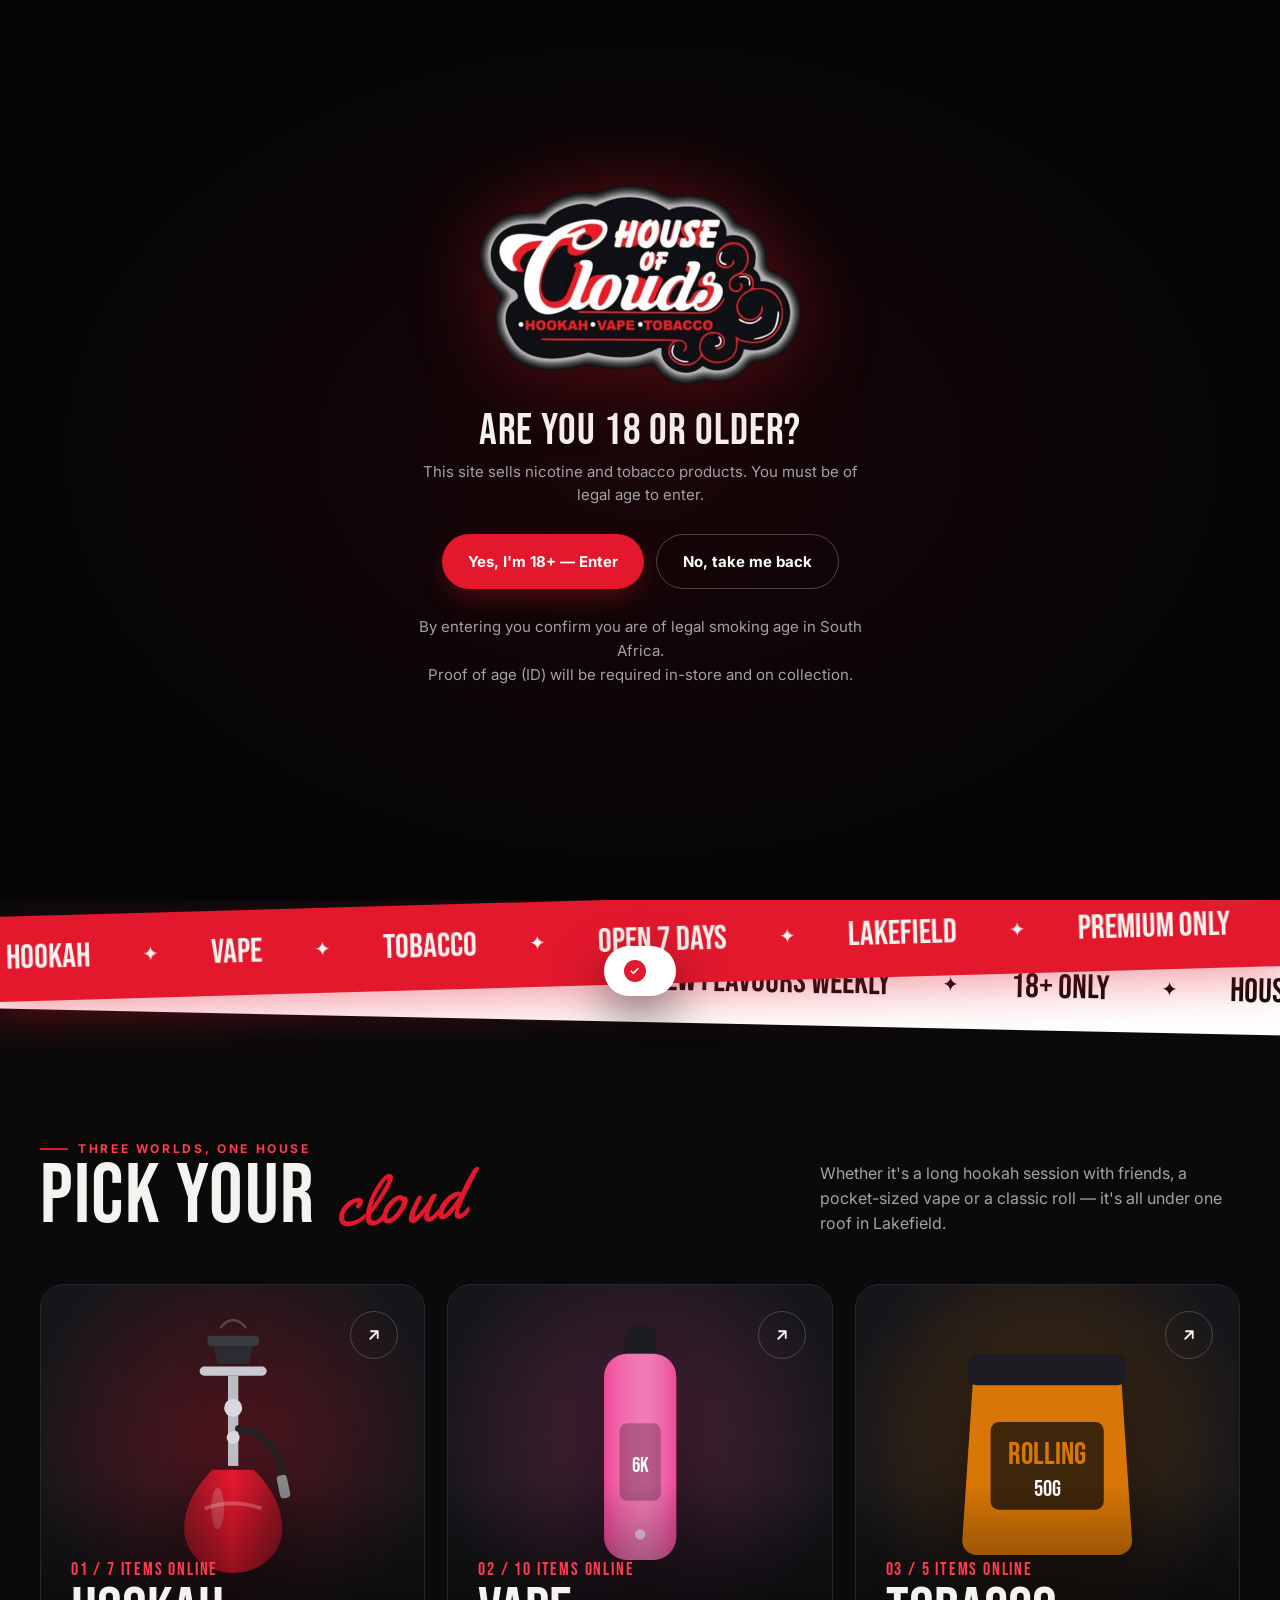
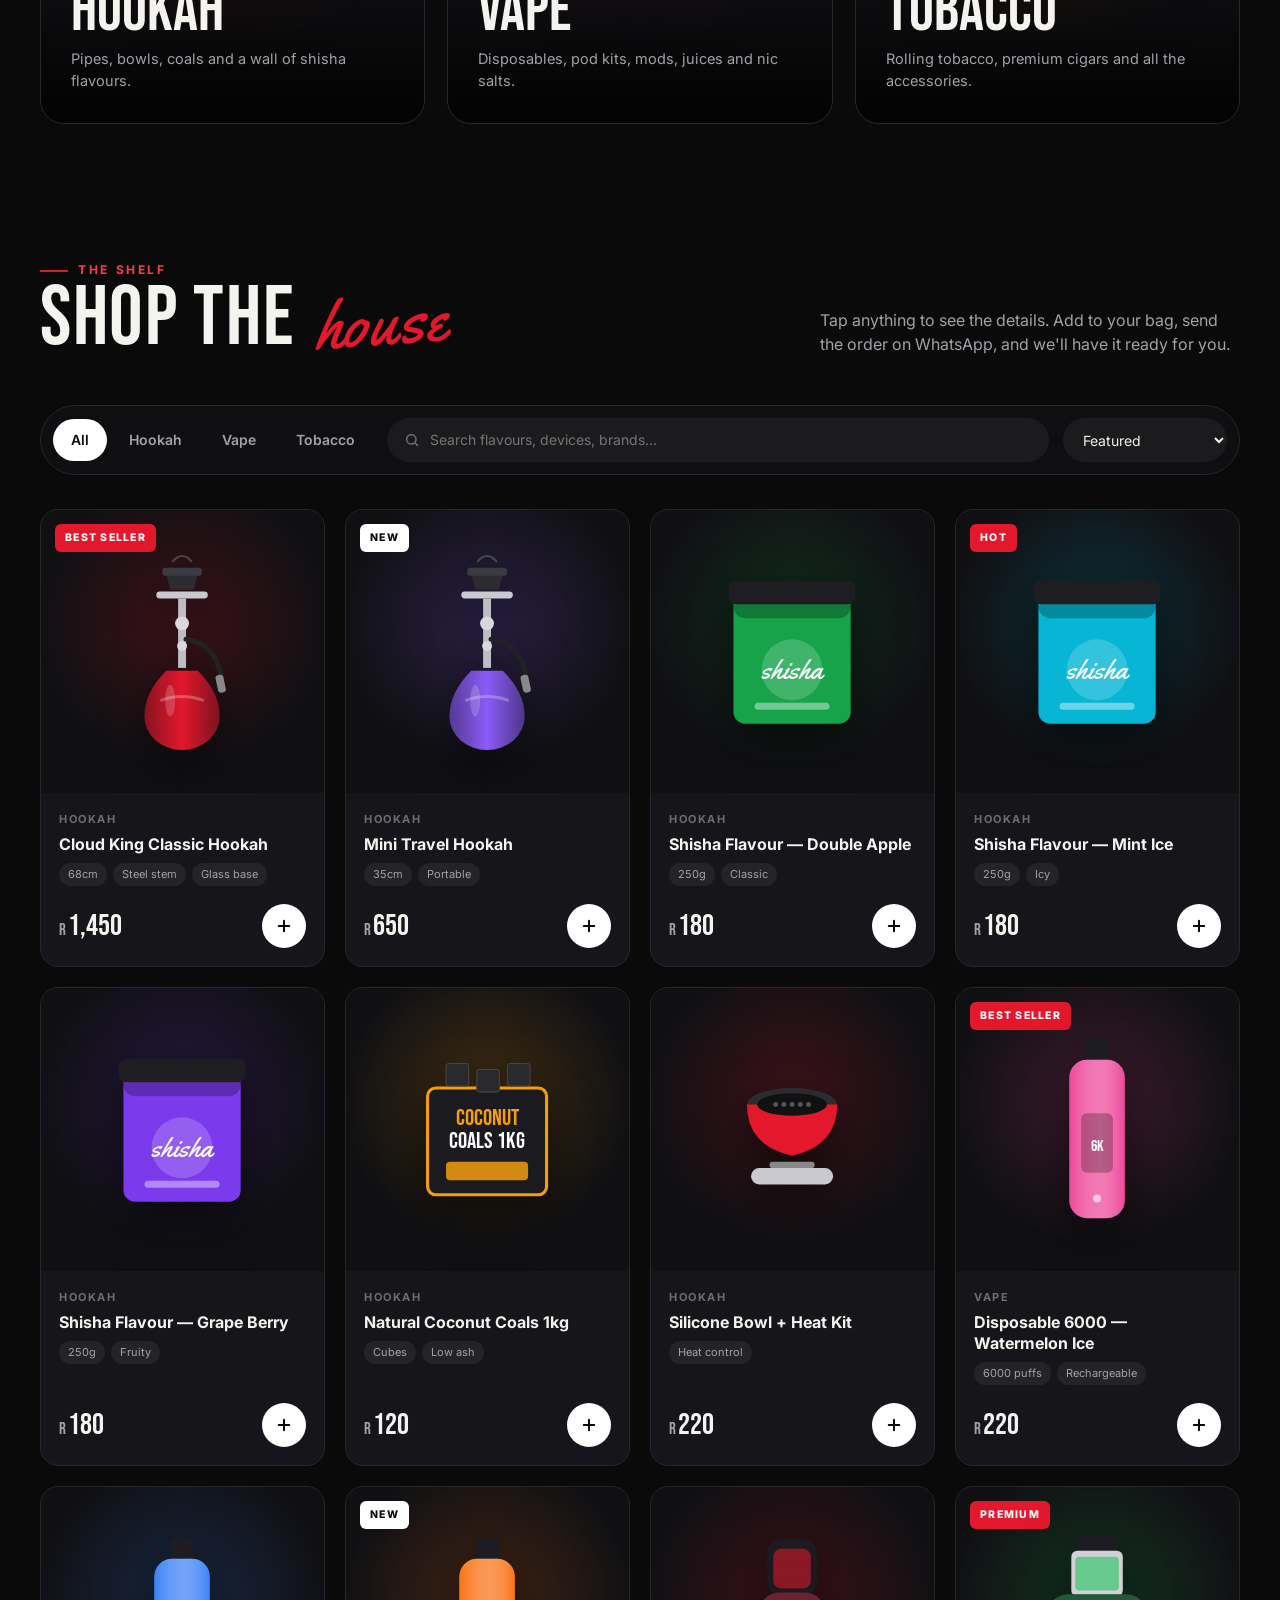
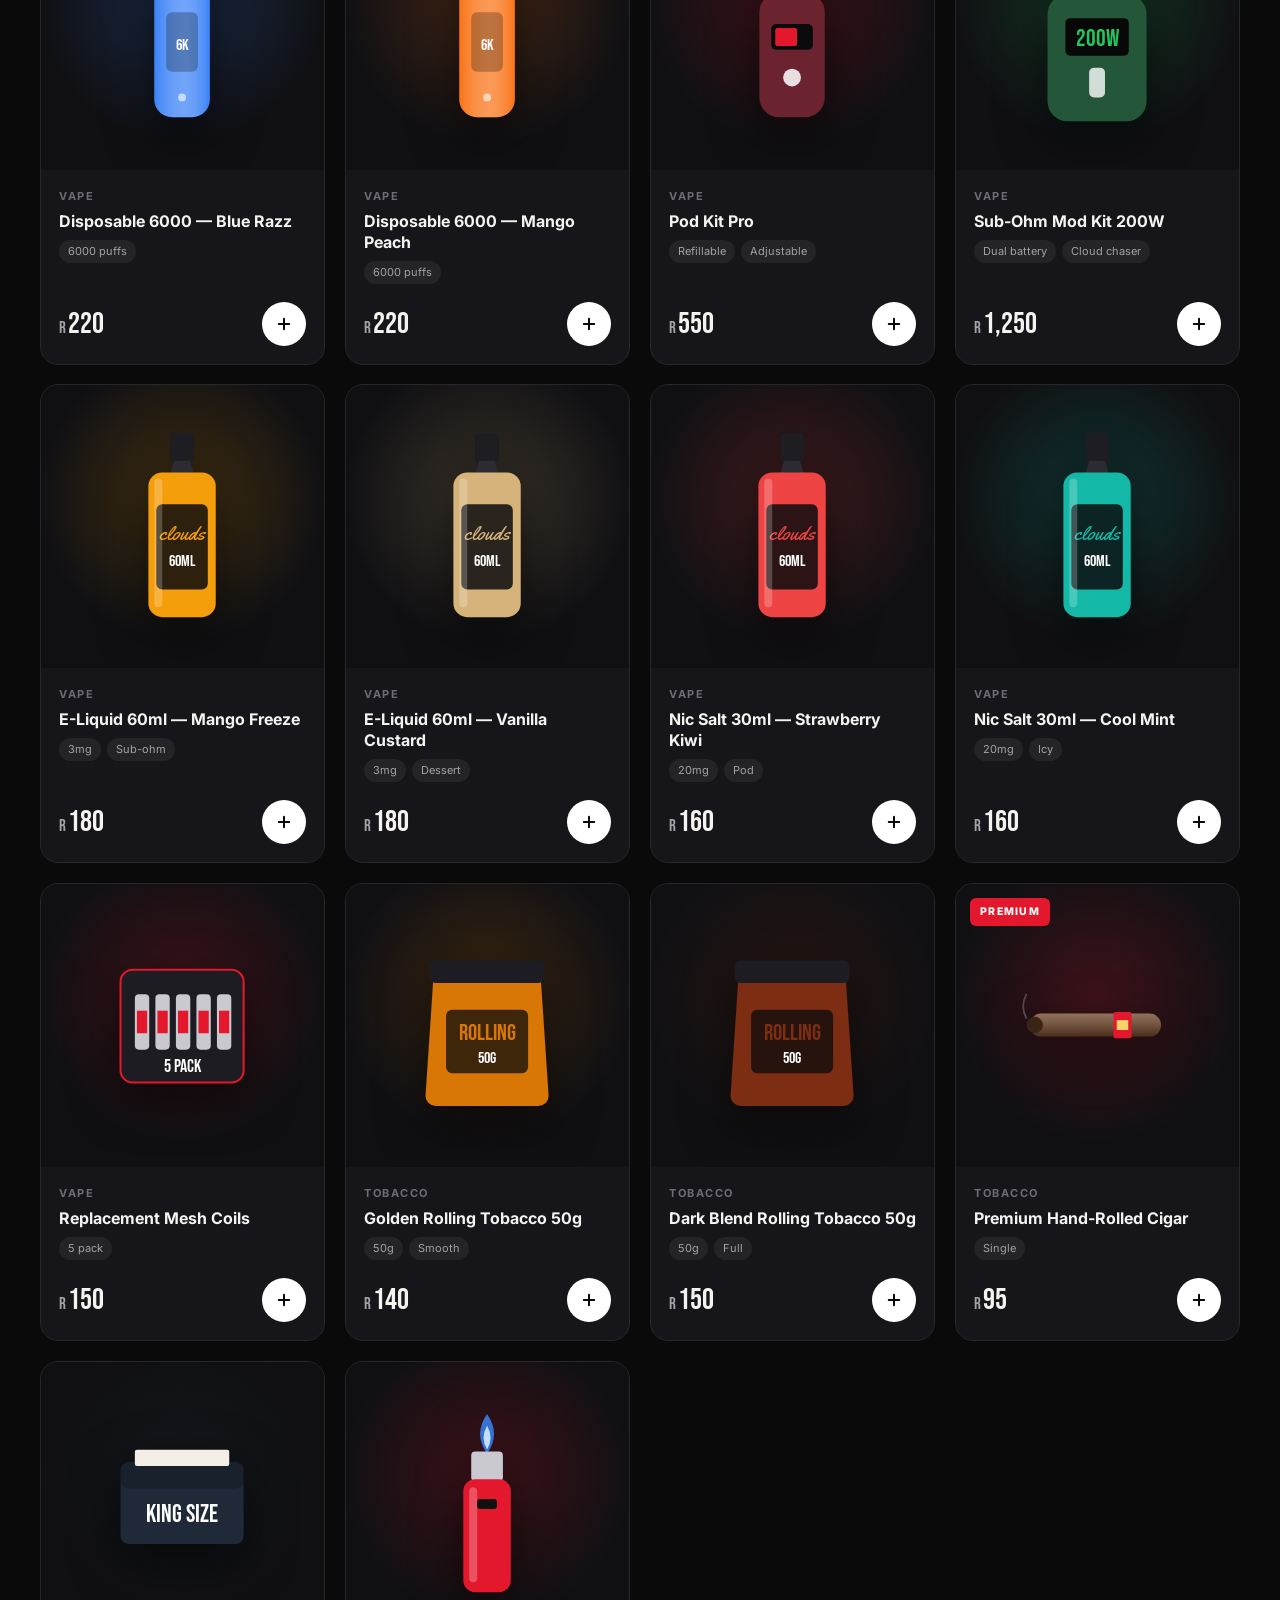
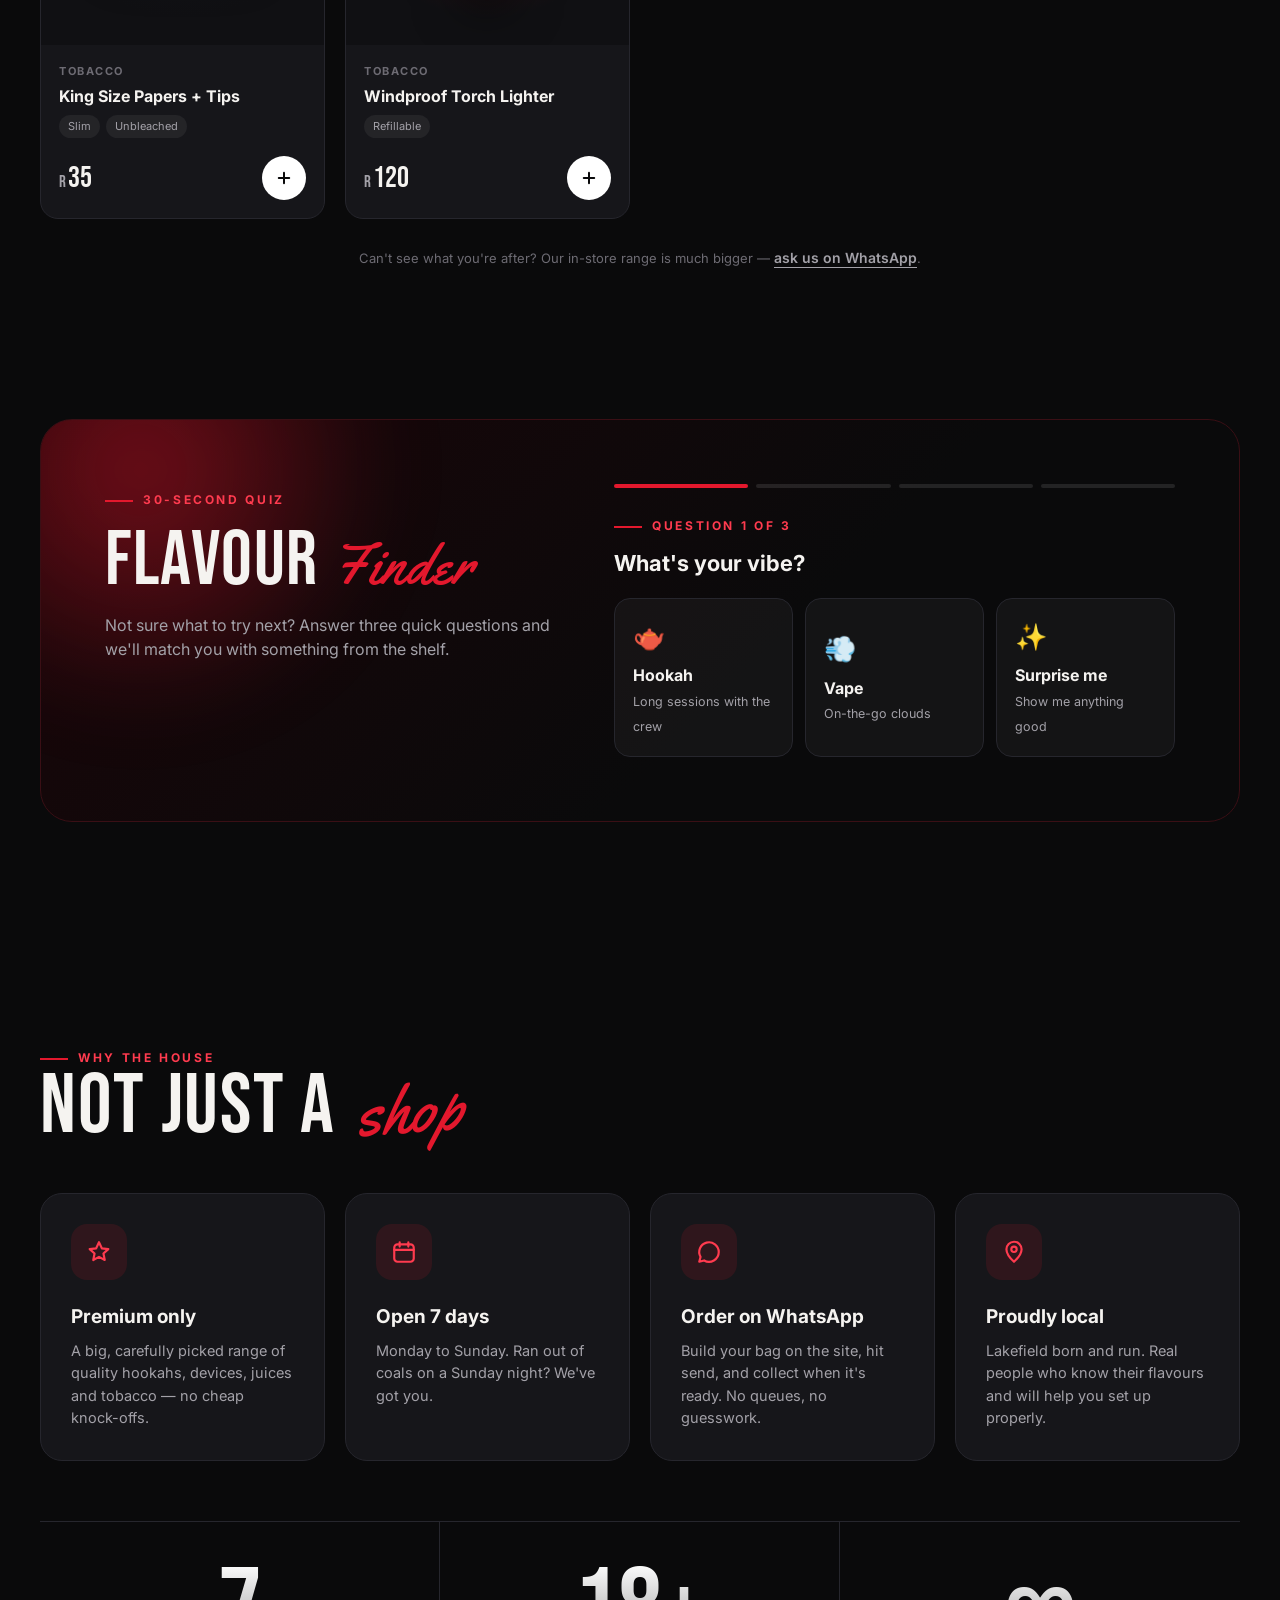
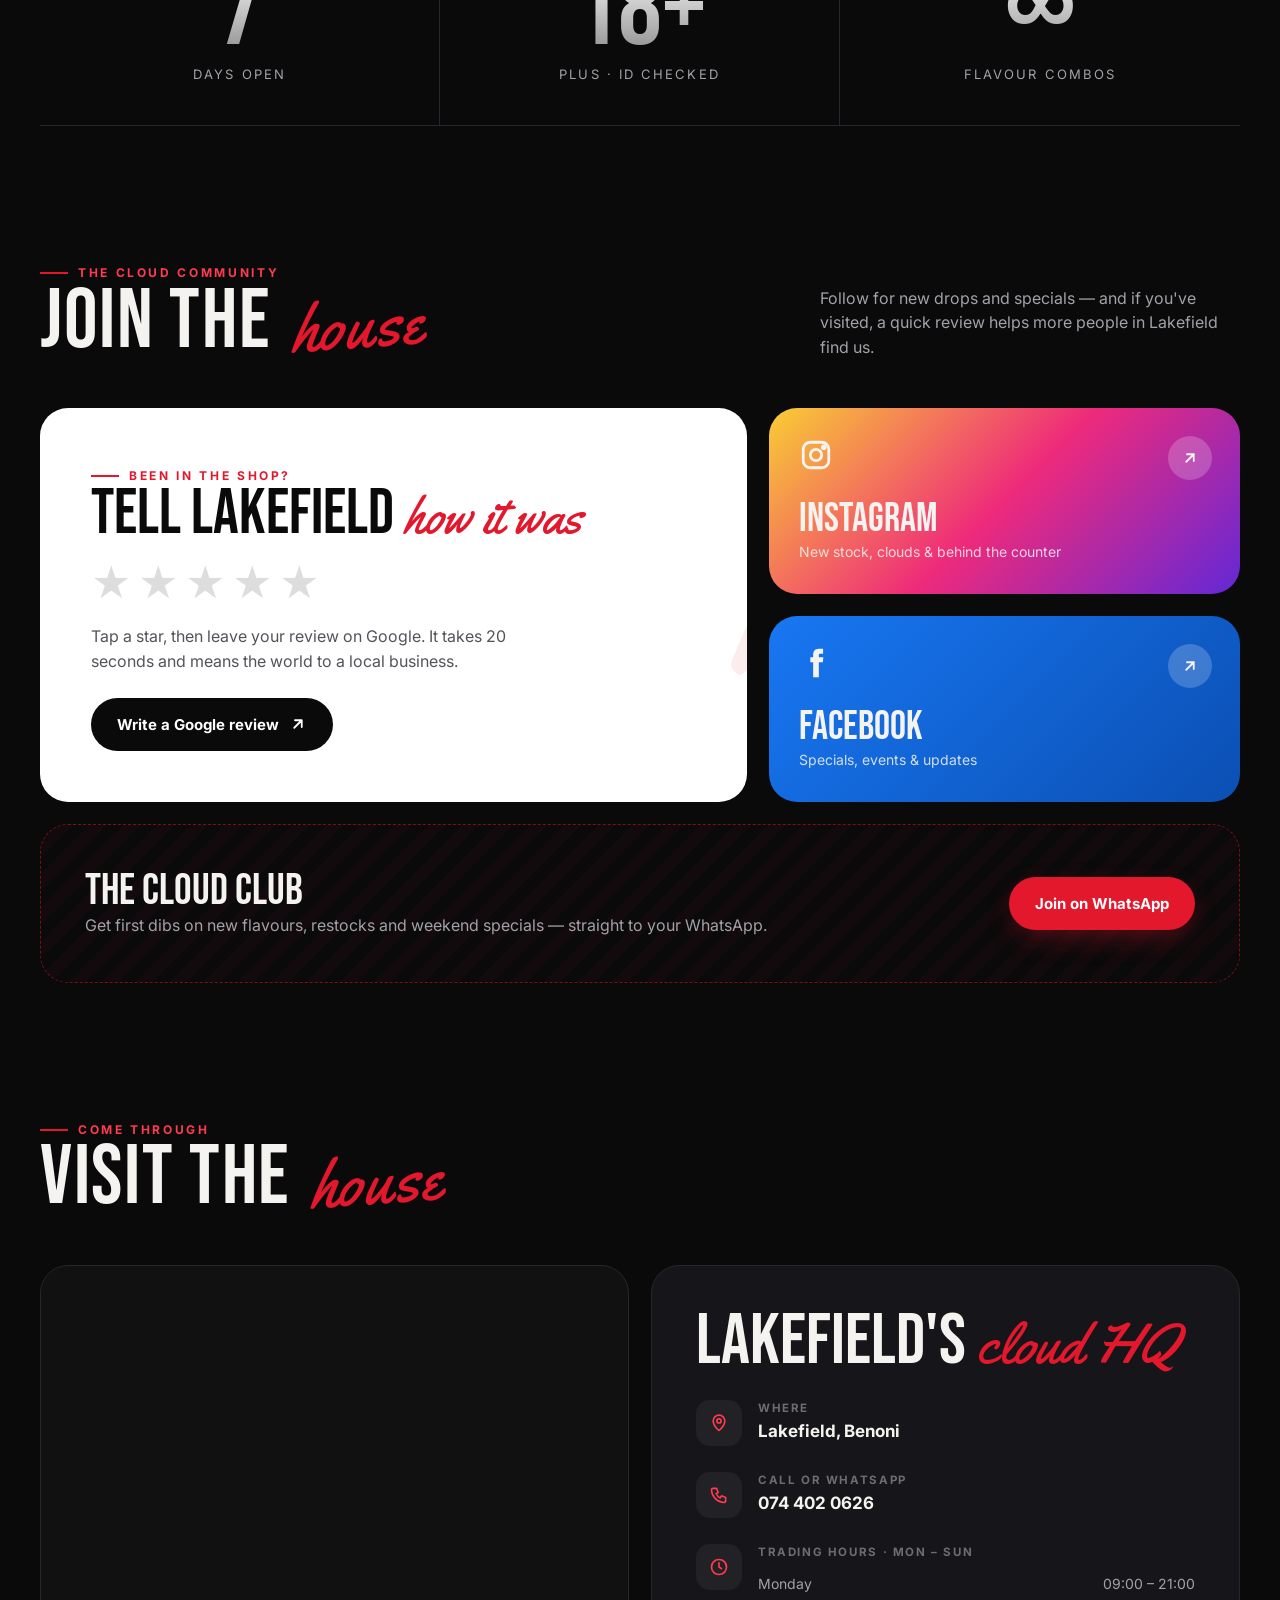
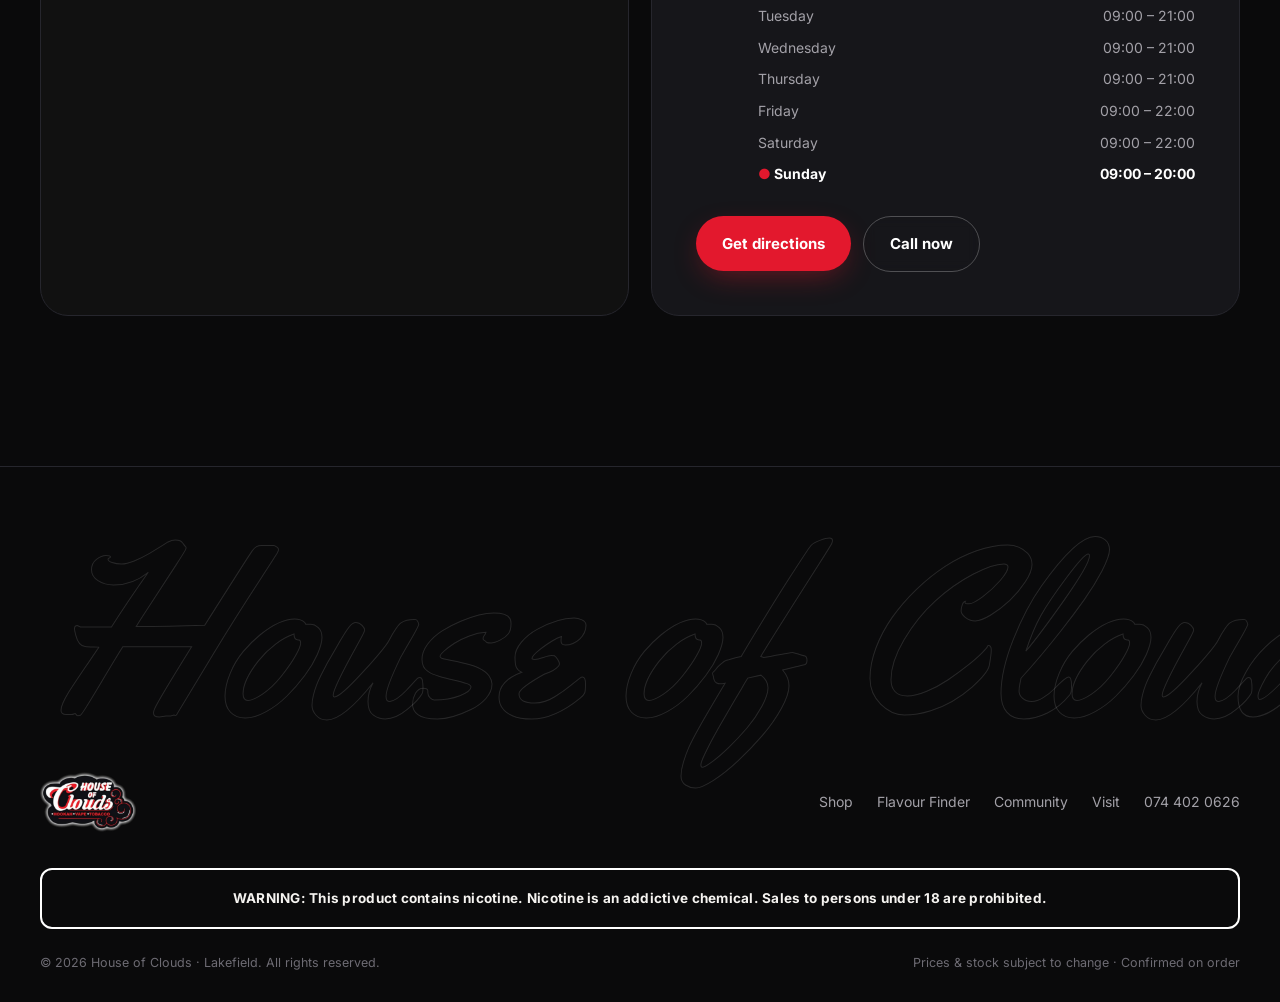
==== index.html @ 2f6684ea "House of Clouds demo site Co-Authored-By: Claude Opus 5.5 <noreply@anthropic.com>" ====
<!doctype html>
<html lang="en">
<head>
<meta charset="utf-8">
<meta name="viewport" content="width=device-width, initial-scale=1">
<title>House of Clouds · Lakefield</title>
<meta name="description" content="House of Clouds — Lakefield's home of premium hookah, vape & tobacco. Open 7 days a week. Order on WhatsApp for pickup.">
<meta name="theme-color" content="#0a0a0b">
<meta name="robots" content="noindex, nofollow">
<link rel="icon" href="assets/logo.png">
<link rel="preconnect" href="https://fonts.googleapis.com">
<link rel="preconnect" href="https://fonts.gstatic.com" crossorigin>
<link href="https://fonts.googleapis.com/css2?family=Bebas+Neue&family=Inter:wght@400;500;600;700;800&family=Yellowtail&display=swap" rel="stylesheet">
<style>
:root{
  --bg:#0a0a0b; --bg2:#111114; --card:#16161a; --line:#26262d;
  --ink:#f5f3f0; --mute:#a3a1a8; --dim:#6d6b73;
  --red:#e3182d; --red2:#ff3b4f; --redglow:rgba(227,24,45,.45);
  --r:18px; --ease:cubic-bezier(.2,.8,.2,1);
}
*{box-sizing:border-box;margin:0;padding:0}
html{scroll-behavior:smooth}
body{background:var(--bg);color:var(--ink);font-family:Inter,system-ui,sans-serif;line-height:1.55;overflow-x:hidden;-webkit-font-smoothing:antialiased}
body.locked{overflow:hidden}
img{max-width:100%;display:block}
a{color:inherit;text-decoration:none}
button{font:inherit;color:inherit;background:none;border:0;cursor:pointer}
input,select,textarea{font:inherit;color:inherit}
.wrap{width:min(1200px,100% - 32px);margin-inline:auto}
.script{font-family:Yellowtail,cursive;font-weight:400}
.display{font-family:"Bebas Neue",Impact,sans-serif;letter-spacing:.02em;font-weight:400;line-height:.92}
.eyebrow{display:inline-flex;align-items:center;gap:10px;font-size:12px;font-weight:700;letter-spacing:.22em;text-transform:uppercase;color:var(--red2)}
.eyebrow::before{content:"";width:28px;height:2px;background:var(--red)}
.btn{display:inline-flex;align-items:center;justify-content:center;gap:10px;padding:15px 26px;border-radius:999px;font-weight:700;font-size:15px;transition:transform .25s var(--ease),box-shadow .25s,background .25s;white-space:nowrap}
.btn:active{transform:scale(.97)}
.btn-red{background:var(--red);color:#fff;box-shadow:0 10px 30px -8px var(--redglow)}
.btn-red:hover{background:var(--red2);transform:translateY(-2px);box-shadow:0 16px 40px -8px var(--redglow)}
.btn-ghost{border:1.5px solid rgba(255,255,255,.25);color:#fff;backdrop-filter:blur(6px)}
.btn-ghost:hover{border-color:#fff;background:rgba(255,255,255,.06)}
.btn svg{width:18px;height:18px}
section{position:relative}
.sec{padding:110px 0}
.sec-head{display:flex;justify-content:space-between;align-items:end;gap:24px;flex-wrap:wrap;margin-bottom:48px}
.sec-head h2{font-size:clamp(44px,7vw,84px)}
.sec-head h2 .script{color:var(--red);font-size:.8em;display:inline-block;transform:rotate(-4deg);margin:0 .08em}
.sec-head p{color:var(--mute);max-width:420px}

/* reveal */
.rv{opacity:0;transform:translateY(40px);transition:opacity .9s var(--ease),transform .9s var(--ease)}
.rv.in{opacity:1;transform:none}

/* ===== AGE GATE ===== */
#gate{position:fixed;inset:0;z-index:200;display:grid;place-items:center;background:radial-gradient(ellipse at center,#1a0508 0%,#050506 70%);padding:16px;transition:opacity .6s,visibility .6s}
#gate.hide{opacity:0;visibility:hidden}
.gate-card{text-align:center;max-width:460px;width:100%}
.gate-card img{width:min(320px,80%);margin:0 auto 26px;filter:drop-shadow(0 0 40px rgba(227,24,45,.35));animation:float 5s ease-in-out infinite}
.gate-card h2{font-size:44px;margin-bottom:8px}
.gate-card p{color:var(--mute);margin-bottom:28px;font-size:15px}
.gate-btns{display:flex;gap:12px;justify-content:center;flex-wrap:wrap}
.gate-small{margin-top:26px;font-size:11.5px;color:var(--dim);line-height:1.6}
@keyframes float{0%,100%{transform:translateY(0) rotate(-1deg)}50%{transform:translateY(-12px) rotate(1deg)}}

/* ===== NAV ===== */
nav.top{position:fixed;top:0;left:0;right:0;z-index:50;transition:background .35s,padding .35s,border-color .35s;padding:18px 0;border-bottom:1px solid transparent}
nav.top.solid{background:rgba(10,10,11,.82);backdrop-filter:blur(14px);padding:10px 0;border-color:var(--line)}
.nav-in{display:flex;align-items:center;justify-content:space-between;gap:16px}
.nav-logo img{height:52px;transition:height .35s}
nav.solid .nav-logo img{height:42px}
.nav-links{display:flex;gap:30px;font-size:14px;font-weight:600}
.nav-links a{color:var(--mute);transition:color .2s;position:relative}
.nav-links a:hover{color:#fff}
.nav-links a::after{content:"";position:absolute;left:0;right:0;bottom:-6px;height:2px;background:var(--red);transform:scaleX(0);transition:transform .3s var(--ease)}
.nav-links a:hover::after{transform:scaleX(1)}
.nav-r{display:flex;align-items:center;gap:10px}
.status{display:inline-flex;align-items:center;gap:8px;font-size:12.5px;font-weight:600;padding:8px 14px;border-radius:999px;background:rgba(255,255,255,.05);border:1px solid var(--line)}
.status i{width:8px;height:8px;border-radius:50%;background:#22c55e;box-shadow:0 0 0 0 rgba(34,197,94,.7);animation:ping 1.8s infinite}
.status.closed i{background:#f59e0b;animation:none}
@keyframes ping{70%{box-shadow:0 0 0 9px rgba(34,197,94,0)}100%{box-shadow:0 0 0 0 rgba(34,197,94,0)}}
.cart-btn{position:relative;width:46px;height:46px;border-radius:50%;display:grid;place-items:center;background:var(--red);box-shadow:0 8px 24px -6px var(--redglow);transition:transform .25s var(--ease)}
.cart-btn:hover{transform:scale(1.08)}
.cart-btn svg{width:20px;height:20px}
.cart-count{position:absolute;top:-4px;right:-4px;min-width:20px;height:20px;border-radius:10px;background:#fff;color:var(--red);font-size:11px;font-weight:800;display:grid;place-items:center;padding:0 5px;transform:scale(0);transition:transform .3s var(--ease)}
.cart-count.on{transform:scale(1)}
.cart-btn.bump{animation:bump .5s var(--ease)}
@keyframes bump{30%{transform:scale(1.25) rotate(-8deg)}60%{transform:scale(.95) rotate(4deg)}}
.burger{display:none;width:46px;height:46px;border-radius:50%;border:1px solid var(--line);place-items:center}
.burger svg{width:20px}

/* ===== HERO ===== */
.hero{min-height:100svh;display:flex;align-items:center;overflow:hidden;padding:130px 0 90px}
#smoke{position:absolute;inset:0;width:100%;height:100%;z-index:0}
.hero::after{content:"";position:absolute;inset:0;background:radial-gradient(ellipse 60% 50% at 70% 50%,rgba(227,24,45,.18),transparent 70%),linear-gradient(to bottom,transparent 70%,var(--bg));pointer-events:none;z-index:1}
.hero-in{position:relative;z-index:2;display:grid;grid-template-columns:1.15fr .85fr;gap:40px;align-items:center}
.hero h1{font-size:clamp(64px,11vw,150px);margin:18px 0 6px}
.hero h1 .script{display:block;color:var(--red);font-size:.62em;line-height:1;transform:rotate(-5deg) translateX(.1em);text-shadow:0 0 40px var(--redglow);margin-bottom:-.05em}
.hero h1 .outline{-webkit-text-stroke:2px #fff;color:transparent}
.hero-lead{font-size:clamp(16px,1.6vw,19px);color:var(--mute);max-width:520px;margin:18px 0 34px}
.hero-lead b{color:#fff}
.hero-cta{display:flex;gap:14px;flex-wrap:wrap}
.hero-meta{display:flex;gap:34px;margin-top:52px;flex-wrap:wrap}
.hero-meta div{border-left:2px solid var(--red);padding-left:14px}
.hero-meta strong{display:block;font-family:"Bebas Neue";font-size:40px;line-height:1;font-weight:400}
.hero-meta span{font-size:12.5px;color:var(--mute);text-transform:uppercase;letter-spacing:.12em}
.hero-logo{position:relative;display:grid;place-items:center}
.hero-logo img{width:100%;max-width:520px;filter:drop-shadow(0 30px 60px rgba(0,0,0,.7)) drop-shadow(0 0 60px rgba(227,24,45,.3));animation:float 6s ease-in-out infinite;transition:transform .2s}
.ring{position:absolute;width:115%;aspect-ratio:1;border-radius:50%;border:1px dashed rgba(227,24,45,.35);animation:spin 40s linear infinite}
.ring.r2{width:85%;border-style:solid;border-color:rgba(255,255,255,.06);animation-duration:60s;animation-direction:reverse}
@keyframes spin{to{transform:rotate(360deg)}}
.scroll-hint{position:absolute;bottom:28px;left:50%;transform:translateX(-50%);z-index:2;font-size:11px;letter-spacing:.3em;color:var(--dim);display:flex;flex-direction:column;align-items:center;gap:10px}
.scroll-hint i{width:1px;height:44px;background:linear-gradient(var(--red),transparent);animation:drip 2s infinite}
@keyframes drip{0%{transform:scaleY(0);transform-origin:top}50%{transform:scaleY(1);transform-origin:top}51%{transform-origin:bottom}100%{transform:scaleY(0);transform-origin:bottom}}

/* ===== MARQUEE ===== */
.marquee{background:var(--red);transform:rotate(-1.6deg);margin:-20px -20px 0;padding:16px 0;overflow:hidden;position:relative;z-index:3;box-shadow:0 20px 50px -10px var(--redglow)}
.marquee.alt{background:#fff;color:#0a0a0b;transform:rotate(1.2deg);margin-top:-46px;z-index:2;box-shadow:none}
.mq-track{display:flex;width:max-content;animation:mq 30s linear infinite}
.marquee.alt .mq-track{animation-direction:reverse;animation-duration:38s}
.mq-track span{font-family:"Bebas Neue";font-size:34px;padding:0 26px;display:flex;align-items:center;gap:52px;white-space:nowrap}
.mq-track span::after{content:"✦";font-size:20px}
@keyframes mq{to{transform:translateX(-50%)}}

/* ===== CATEGORIES ===== */
.cats{display:grid;grid-template-columns:repeat(3,1fr);gap:22px}
.cat{position:relative;border-radius:24px;overflow:hidden;min-height:440px;padding:30px;display:flex;flex-direction:column;justify-content:flex-end;background:var(--card);border:1px solid var(--line);cursor:pointer;transform-style:preserve-3d;transition:transform .2s,border-color .3s}
.cat:hover{border-color:rgba(227,24,45,.6)}
.cat .art{position:absolute;inset:0;display:grid;place-items:center;padding:30px 30px 150px;transition:transform .6s var(--ease)}
.cat:hover .art{transform:scale(1.07) translateY(-8px)}
.cat .art svg{width:70%;max-height:100%;filter:drop-shadow(0 20px 40px rgba(0,0,0,.6))}
.cat::before{content:"";position:absolute;inset:0;background:radial-gradient(circle at 50% 35%,var(--glow,rgba(227,24,45,.25)),transparent 60%)}
.cat::after{content:"";position:absolute;inset:0;background:linear-gradient(transparent 45%,rgba(0,0,0,.9))}
.cat>*:not(.art){position:relative;z-index:2}
.cat-no{font-family:"Bebas Neue";font-size:18px;color:var(--red2);letter-spacing:.1em}
.cat h3{font-family:"Bebas Neue";font-weight:400;font-size:62px;line-height:.9}
.cat p{color:var(--mute);font-size:14.5px;margin-top:8px}
.cat .go{position:absolute;top:26px;right:26px;z-index:2;width:48px;height:48px;border-radius:50%;border:1px solid rgba(255,255,255,.2);display:grid;place-items:center;transition:all .35s var(--ease)}
.cat:hover .go{background:var(--red);border-color:var(--red);transform:rotate(-45deg)}
.cat .go svg{width:18px}

/* ===== SHOP ===== */
.shop-bar{display:flex;gap:14px;align-items:center;flex-wrap:wrap;margin-bottom:34px;position:sticky;top:70px;z-index:20;padding:12px;background:rgba(17,17,20,.86);backdrop-filter:blur(14px);border:1px solid var(--line);border-radius:999px}
.tabs{display:flex;gap:4px;flex-wrap:wrap}
.tab{padding:10px 18px;border-radius:999px;font-size:14px;font-weight:600;color:var(--mute);transition:all .25s}
.tab:hover{color:#fff}
.tab.on{background:#fff;color:#0a0a0b}
.search{flex:1;min-width:180px;display:flex;align-items:center;gap:10px;padding:0 16px;height:44px;border-radius:999px;background:rgba(255,255,255,.05);border:1px solid transparent;transition:border-color .2s}
.search:focus-within{border-color:var(--red)}
.search svg{width:16px;color:var(--dim);flex:none}
.search input{background:none;border:0;outline:0;width:100%;font-size:14px}
.sort{height:44px;border-radius:999px;background:rgba(255,255,255,.05);border:0;padding:0 16px;font-size:14px;outline:0;cursor:pointer}
.sort option{background:#16161a}
.grid{display:grid;grid-template-columns:repeat(4,1fr);gap:20px}
.p{background:var(--card);border:1px solid var(--line);border-radius:var(--r);overflow:hidden;display:flex;flex-direction:column;transition:transform .35s var(--ease),border-color .3s,box-shadow .35s;animation:pin .5s var(--ease) both}
@keyframes pin{from{opacity:0;transform:translateY(20px) scale(.98)}}
.p:hover{transform:translateY(-6px);border-color:#3a3a44;box-shadow:0 30px 60px -20px rgba(0,0,0,.8),0 0 0 1px rgba(227,24,45,.2)}
.p-img{position:relative;aspect-ratio:1/1;display:grid;place-items:center;background:radial-gradient(circle at 50% 40%,color-mix(in srgb,var(--c,#e3182d) 22%,transparent),transparent 65%),#101013;cursor:pointer;overflow:hidden}
.p-img svg{width:58%;height:70%;transition:transform .6s var(--ease);filter:drop-shadow(0 16px 24px rgba(0,0,0,.6))}
.p:hover .p-img svg{transform:scale(1.1) rotate(-3deg)}
.badge{position:absolute;top:14px;left:14px;font-size:10.5px;font-weight:800;letter-spacing:.12em;text-transform:uppercase;padding:6px 10px;border-radius:6px;background:var(--red);color:#fff}
.badge.w{background:#fff;color:#0a0a0b}
.quick{position:absolute;bottom:14px;left:50%;transform:translate(-50%,20px);opacity:0;font-size:12.5px;font-weight:700;padding:9px 16px;border-radius:999px;background:rgba(0,0,0,.7);backdrop-filter:blur(6px);border:1px solid rgba(255,255,255,.15);transition:all .3s var(--ease)}
.p:hover .quick{opacity:1;transform:translate(-50%,0)}
.p-body{padding:18px;display:flex;flex-direction:column;gap:6px;flex:1}
.p-cat{font-size:11px;font-weight:700;letter-spacing:.14em;text-transform:uppercase;color:var(--dim)}
.p-name{font-weight:700;font-size:16px;line-height:1.3}
.p-tags{display:flex;gap:6px;flex-wrap:wrap;margin-top:2px}
.p-tags span{font-size:11px;padding:3px 9px;border-radius:999px;background:rgba(255,255,255,.06);color:var(--mute)}
.p-foot{display:flex;align-items:center;justify-content:space-between;margin-top:auto;padding-top:12px}
.price{font-family:"Bebas Neue";font-size:30px;line-height:1}
.price small{font-size:.55em;color:var(--mute);margin-right:2px}
.add{width:44px;height:44px;border-radius:50%;background:#fff;color:#0a0a0b;display:grid;place-items:center;transition:all .3s var(--ease)}
.add:hover{background:var(--red);color:#fff;transform:rotate(90deg)}
.add svg{width:18px}
.add.done{background:#22c55e;color:#fff}
.empty{grid-column:1/-1;text-align:center;padding:60px 20px;color:var(--mute)}
.shop-note{margin-top:28px;text-align:center;font-size:13px;color:var(--dim)}

/* ===== FINDER ===== */
.finder{background:linear-gradient(135deg,#1a0508,#0a0a0b 60%);border:1px solid #3a0f15;border-radius:32px;padding:clamp(28px,5vw,64px);display:grid;grid-template-columns:.9fr 1.1fr;gap:50px;overflow:hidden;position:relative}
.finder::before{content:"";position:absolute;width:500px;height:500px;border-radius:50%;background:radial-gradient(var(--redglow),transparent 70%);top:-200px;left:-150px;filter:blur(40px)}
.finder>*{position:relative}
.finder h2{font-size:clamp(48px,6vw,80px);margin:16px 0}
.finder h2 .script{color:var(--red);font-size:.75em}
.finder-l p{color:var(--mute)}
.steps{display:flex;gap:8px;margin-bottom:22px}
.steps i{height:4px;flex:1;border-radius:2px;background:rgba(255,255,255,.1);transition:background .4s}
.steps i.on{background:var(--red)}
.q-title{font-size:22px;font-weight:700;margin-bottom:18px}
.opts{display:grid;grid-template-columns:repeat(auto-fit,minmax(150px,1fr));gap:12px}
.opt{padding:18px;border-radius:16px;background:rgba(255,255,255,.04);border:1.5px solid var(--line);text-align:left;transition:all .25s var(--ease)}
.opt:hover{border-color:var(--red);background:rgba(227,24,45,.08);transform:translateY(-3px)}
.opt b{display:block;font-size:26px;margin-bottom:6px}
.opt span{font-weight:700;display:block}
.opt small{color:var(--mute);font-size:12.5px}
.q-anim{animation:qin .5s var(--ease)}
@keyframes qin{from{opacity:0;transform:translateX(30px)}}
.res-list{display:grid;gap:12px;margin:8px 0 20px}
.res{display:flex;align-items:center;gap:14px;padding:12px;border-radius:16px;background:rgba(255,255,255,.04);border:1px solid var(--line)}
.res .thumb{width:64px;height:64px;border-radius:12px;display:grid;place-items:center;background:#101013;flex:none}
.res .thumb svg{width:60%;height:75%}
.res div.t{flex:1;min-width:0}
.res b{display:block;font-size:15px}
.res span{color:var(--mute);font-size:13px}
.link-btn{color:var(--mute);font-size:14px;font-weight:600;text-decoration:underline;text-underline-offset:4px}
.link-btn:hover{color:#fff}

/* ===== WHY ===== */
.why{display:grid;grid-template-columns:repeat(4,1fr);gap:20px}
.why-c{padding:30px;border-radius:22px;background:var(--card);border:1px solid var(--line);transition:transform .35s var(--ease),border-color .3s}
.why-c:hover{transform:translateY(-6px);border-color:rgba(227,24,45,.5)}
.why-c .ic{width:56px;height:56px;border-radius:16px;display:grid;place-items:center;background:rgba(227,24,45,.12);color:var(--red2);margin-bottom:22px}
.why-c .ic svg{width:26px}
.why-c h4{font-size:19px;margin-bottom:8px}
.why-c p{color:var(--mute);font-size:14.5px}
.big-stat{display:grid;grid-template-columns:repeat(3,1fr);margin-top:60px;border-top:1px solid var(--line);border-bottom:1px solid var(--line)}
.big-stat div{padding:40px 20px;text-align:center;border-right:1px solid var(--line)}
.big-stat div:last-child{border:0}
.big-stat strong{font-family:"Bebas Neue";font-size:clamp(60px,9vw,110px);line-height:.9;font-weight:400;display:block;background:linear-gradient(#fff,#888);-webkit-background-clip:text;background-clip:text;color:transparent}
.big-stat span{color:var(--mute);font-size:13px;letter-spacing:.16em;text-transform:uppercase}

/* ===== COMMUNITY ===== */
.comm{display:grid;grid-template-columns:1.2fr .8fr;gap:22px}
.rev-card{border-radius:28px;padding:clamp(28px,4vw,52px);background:#fff;color:#0a0a0b;position:relative;overflow:hidden}
.rev-card .stars{display:flex;gap:6px;margin:20px 0}
.rev-card .stars button{font-size:40px;line-height:1;color:#ddd;transition:transform .2s,color .2s}
.rev-card .stars button.on{color:#f5b301}
.rev-card .stars button:hover{transform:scale(1.2) rotate(-8deg)}
.rev-card h3{font-family:"Bebas Neue";font-weight:400;font-size:clamp(44px,5vw,66px);line-height:.92}
.rev-card h3 .script{color:var(--red);font-size:.8em}
.rev-card p{color:#55535a;max-width:440px}
.rev-card .btn-dark{background:#0a0a0b;color:#fff;margin-top:24px}
.rev-card .btn-dark:hover{background:var(--red)}
.rev-card .bigq{position:absolute;right:-20px;bottom:-80px;font-family:Yellowtail;font-size:340px;color:rgba(227,24,45,.08);line-height:1;pointer-events:none}
.socials{display:grid;gap:22px}
.soc{border-radius:28px;padding:30px;display:flex;flex-direction:column;justify-content:space-between;min-height:180px;position:relative;overflow:hidden;transition:transform .35s var(--ease)}
.soc:hover{transform:translateY(-5px) rotate(-.5deg)}
.soc.ig{background:linear-gradient(135deg,#f9ce34,#ee2a7b 50%,#6228d7)}
.soc.fb{background:linear-gradient(135deg,#1877f2,#0b4fb3)}
.soc svg{width:34px;height:34px}
.soc h4{font-family:"Bebas Neue";font-weight:400;font-size:40px;line-height:1}
.soc span{font-size:14px;opacity:.85}
.soc .arrow{position:absolute;top:28px;right:28px;width:44px;height:44px;border-radius:50%;background:rgba(255,255,255,.2);display:grid;place-items:center}
.soc .arrow svg{width:18px;height:18px}
.club{margin-top:22px;border-radius:28px;padding:clamp(26px,4vw,44px);border:1px dashed rgba(227,24,45,.5);display:flex;align-items:center;justify-content:space-between;gap:24px;flex-wrap:wrap;background:repeating-linear-gradient(-45deg,rgba(227,24,45,.04) 0 12px,transparent 12px 24px)}
.club h3{font-family:"Bebas Neue";font-weight:400;font-size:44px;line-height:1}
.club p{color:var(--mute)}

/* ===== VISIT ===== */
.visit{display:grid;grid-template-columns:1fr 1fr;gap:22px}
.map{border-radius:28px;overflow:hidden;border:1px solid var(--line);min-height:460px;position:relative;background:#111}
.map iframe{width:100%;height:100%;border:0;filter:grayscale(1) invert(.92) contrast(.9) hue-rotate(180deg);position:absolute;inset:0}
.map .pin{position:absolute;left:50%;top:50%;transform:translate(-50%,-100%);pointer-events:none;width:64px;filter:drop-shadow(0 10px 20px var(--redglow))}
.info{border-radius:28px;background:var(--card);border:1px solid var(--line);padding:clamp(26px,4vw,44px);display:flex;flex-direction:column;gap:26px}
.info h3{font-family:"Bebas Neue";font-weight:400;font-size:clamp(50px,6vw,72px);line-height:.9}
.info h3 .script{color:var(--red);font-size:.8em}
.row{display:flex;gap:16px;align-items:flex-start}
.row .ic{width:46px;height:46px;border-radius:14px;flex:none;display:grid;place-items:center;background:rgba(255,255,255,.05);color:var(--red2)}
.row .ic svg{width:20px}
.row small{display:block;color:var(--dim);font-size:11.5px;font-weight:700;letter-spacing:.14em;text-transform:uppercase}
.row b{font-size:17px}
.hours{width:100%;font-size:14px;border-collapse:collapse;margin-top:6px}
.hours td{padding:5px 0;color:var(--mute)}
.hours td:last-child{text-align:right}
.hours tr.today td{color:#fff;font-weight:700}
.hours tr.today td:first-child::before{content:"● ";color:var(--red)}
.info .btns{display:flex;gap:12px;flex-wrap:wrap;margin-top:auto}

/* ===== FOOTER ===== */
footer{border-top:1px solid var(--line);padding:70px 0 30px;margin-top:40px;position:relative;overflow:hidden}
.foot-big{font-family:Yellowtail;font-size:clamp(90px,19vw,260px);line-height:.8;text-align:center;color:transparent;-webkit-text-stroke:1px rgba(255,255,255,.12);user-select:none;margin-bottom:40px;white-space:nowrap}
.foot-in{display:flex;justify-content:space-between;gap:30px;flex-wrap:wrap;align-items:center}
.foot-in img{height:60px}
.foot-links{display:flex;gap:24px;flex-wrap:wrap;color:var(--mute);font-size:14px}
.foot-links a:hover{color:#fff}
.warn{margin-top:36px;padding:18px 22px;border:2px solid #fff;border-radius:12px;font-weight:700;font-size:13.5px;text-align:center;letter-spacing:.02em}
.copy{margin-top:24px;display:flex;justify-content:space-between;flex-wrap:wrap;gap:10px;color:var(--dim);font-size:12.5px}

/* ===== DRAWER / MODAL ===== */
.scrim{position:fixed;inset:0;background:rgba(0,0,0,.6);backdrop-filter:blur(4px);z-index:90;opacity:0;visibility:hidden;transition:all .35s}
.scrim.on{opacity:1;visibility:visible}
.drawer{position:fixed;top:0;right:0;bottom:0;width:min(440px,100%);background:#0f0f12;border-left:1px solid var(--line);z-index:100;transform:translateX(100%);transition:transform .5s var(--ease);display:flex;flex-direction:column}
.drawer.on{transform:none}
.dr-head{display:flex;justify-content:space-between;align-items:center;padding:22px 24px;border-bottom:1px solid var(--line)}
.dr-head h3{font-family:"Bebas Neue";font-weight:400;font-size:36px;line-height:1}
.x{width:40px;height:40px;border-radius:50%;border:1px solid var(--line);display:grid;place-items:center;transition:all .25s}
.x:hover{background:#fff;color:#000;transform:rotate(90deg)}
.x svg{width:16px}
.dr-body{flex:1;overflow:auto;padding:18px 24px}
.ci{display:flex;gap:14px;padding:14px 0;border-bottom:1px solid var(--line);animation:pin .4s var(--ease)}
.ci .thumb{width:72px;height:72px;border-radius:14px;background:#17171b;display:grid;place-items:center;flex:none}
.ci .thumb svg{width:60%;height:75%}
.ci .t{flex:1;min-width:0}
.ci b{display:block;font-size:14.5px;line-height:1.3}
.ci .pr{color:var(--mute);font-size:13px}
.qty{display:inline-flex;align-items:center;margin-top:8px;border:1px solid var(--line);border-radius:999px}
.qty button{width:30px;height:30px;display:grid;place-items:center;font-weight:700}
.qty span{min-width:22px;text-align:center;font-size:14px;font-weight:700}
.ci .rm{font-size:12px;color:var(--dim);margin-left:12px;text-decoration:underline}
.ci .lt{font-family:"Bebas Neue";font-size:22px;white-space:nowrap}
.dr-empty{text-align:center;padding:60px 10px;color:var(--mute)}
.dr-empty svg{width:90px;margin:0 auto 18px;opacity:.5}
.dr-foot{padding:20px 24px;border-top:1px solid var(--line);display:grid;gap:12px;background:#0b0b0d}
.field{display:grid;gap:6px}
.field label{font-size:11.5px;font-weight:700;letter-spacing:.12em;text-transform:uppercase;color:var(--dim)}
.field input,.field textarea{background:#17171b;border:1px solid var(--line);border-radius:12px;padding:12px 14px;outline:0;font-size:14px;resize:none}
.field input:focus,.field textarea:focus{border-color:var(--red)}
.seg{display:grid;grid-template-columns:1fr 1fr;gap:6px;background:#17171b;padding:5px;border-radius:12px;border:1px solid var(--line)}
.seg button{padding:9px;border-radius:9px;font-size:13.5px;font-weight:600;color:var(--mute)}
.seg button.on{background:#fff;color:#000}
.tot{display:flex;justify-content:space-between;align-items:baseline}
.tot span{color:var(--mute)}
.tot strong{font-family:"Bebas Neue";font-size:40px;font-weight:400;line-height:1}
.wa-btn{background:#25d366;color:#062b14;width:100%}
.wa-btn:hover{background:#3ee07b;transform:translateY(-2px)}
.fine{font-size:11.5px;color:var(--dim);text-align:center}
.deliv{padding:16px;border-radius:14px;border:1px solid rgba(227,24,45,.5);background:rgba(227,24,45,.08);display:grid;gap:8px;animation:pin .4s var(--ease)}
.deliv[hidden]{display:none}
.deliv b{font-size:14.5px}
.deliv p{color:var(--mute);font-size:13.5px}
.deliv p strong{color:#fff}
.deliv .btn{margin-top:4px}
.dr-foot.delivery .pickup{display:none}

.modal{position:fixed;inset:0;z-index:100;display:grid;place-items:center;padding:16px;pointer-events:none}
.modal-card{pointer-events:auto;width:min(860px,100%);max-height:calc(100svh - 32px);overflow:auto;background:#111114;border:1px solid var(--line);border-radius:28px;display:grid;grid-template-columns:1fr 1fr;opacity:0;transform:scale(.94) translateY(20px);transition:all .45s var(--ease);visibility:hidden;position:relative}
.modal.on .modal-card{opacity:1;transform:none;visibility:visible}
.m-img{display:grid;place-items:center;min-height:380px;background:radial-gradient(circle at 50% 40%,color-mix(in srgb,var(--c) 30%,transparent),transparent 65%),#0c0c0e}
.m-img svg{width:55%;height:70%;animation:float 5s ease-in-out infinite}
.m-body{padding:36px;display:flex;flex-direction:column;gap:14px}
.m-body h3{font-family:"Bebas Neue";font-weight:400;font-size:46px;line-height:.95}
.m-body p{color:var(--mute);font-size:15px}
.specs{display:grid;grid-template-columns:1fr 1fr;gap:8px}
.specs div{padding:10px 12px;border-radius:10px;background:rgba(255,255,255,.04);font-size:13px}
.specs small{display:block;color:var(--dim);font-size:10.5px;letter-spacing:.12em;text-transform:uppercase;font-weight:700}
.m-body .x{position:absolute;top:16px;right:16px;background:#111114}

.toast{position:fixed;bottom:24px;left:50%;transform:translate(-50%,120px);z-index:150;background:#fff;color:#0a0a0b;padding:14px 20px;border-radius:999px;font-weight:700;font-size:14px;display:flex;align-items:center;gap:10px;box-shadow:0 20px 50px rgba(0,0,0,.5);transition:transform .45s var(--ease);max-width:calc(100% - 32px)}
.toast.on{transform:translate(-50%,0)}
.toast i{width:22px;height:22px;border-radius:50%;background:var(--red);color:#fff;display:grid;place-items:center;font-style:normal;font-size:12px;flex:none}

.fab{position:fixed;right:20px;bottom:20px;z-index:40;width:60px;height:60px;border-radius:50%;background:#25d366;display:grid;place-items:center;box-shadow:0 10px 30px rgba(37,211,102,.4);transition:transform .3s var(--ease)}
.fab:hover{transform:scale(1.1) rotate(-8deg)}
.fab svg{width:30px;height:30px;color:#fff}
.fab::before{content:"";position:absolute;inset:0;border-radius:50%;border:2px solid #25d366;animation:ring 2.2s infinite}
@keyframes ring{from{transform:scale(1);opacity:.8}to{transform:scale(1.7);opacity:0}}

.glow-cursor{position:fixed;width:420px;height:420px;border-radius:50%;pointer-events:none;z-index:1;background:radial-gradient(circle,rgba(227,24,45,.09),transparent 60%);transform:translate(-50%,-50%);left:-500px;top:-500px;transition:opacity .3s}

.mnav{position:fixed;inset:0;z-index:95;background:rgba(10,10,11,.97);display:flex;flex-direction:column;justify-content:center;padding:32px;gap:8px;transform:translateY(-100%);transition:transform .5s var(--ease)}
.mnav.on{transform:none}
.mnav a{font-family:"Bebas Neue";font-size:58px;line-height:1.05}
.mnav a:hover{color:var(--red)}
.mnav .x{position:absolute;top:20px;right:16px}

/* ===== RESPONSIVE ===== */
@media (max-width:1024px){
  .grid{grid-template-columns:repeat(3,1fr)}
  .why{grid-template-columns:repeat(2,1fr)}
  .nav-links{display:none}
  .burger{display:grid}
}
@media (max-width:860px){
  .hero-in{grid-template-columns:1fr;text-align:left}
  .hero-logo{order:-1;max-width:340px}
  .ring{display:none}
  .cats{grid-template-columns:1fr}
  .cat{min-height:340px}
  .finder,.comm,.visit{grid-template-columns:1fr}
  .grid{grid-template-columns:repeat(2,1fr);gap:12px}
  .modal-card{grid-template-columns:1fr}
  .m-img{min-height:260px}
  .shop-bar{border-radius:22px;top:64px}
  .status{display:none}
  .sec{padding:80px 0}
}
@media (max-width:520px){
  .p-body{padding:14px}
  .p-name{font-size:14px}
  .price{font-size:24px}
  .add{width:38px;height:38px}
  .p-tags{display:none}
  .why{grid-template-columns:1fr}
  .big-stat{grid-template-columns:1fr}
  .big-stat div{border-right:0;border-bottom:1px solid var(--line)}
  .hero-meta{gap:20px}
  .hero-meta strong{font-size:32px}
  .shop-bar{position:static}
  .tab{padding:8px 13px;font-size:13px}
  .hero-cta .btn{flex:1}
}
@media (prefers-reduced-motion:reduce){
  *,*::before,*::after{animation-duration:.001ms!important;animation-iteration-count:1!important;transition-duration:.001ms!important}
  .rv{opacity:1;transform:none}
}
</style>
</head>
<body class="locked">

<!-- ================= AGE GATE ================= -->
<div id="gate" role="dialog" aria-modal="true" aria-labelledby="gate-t">
  <div class="gate-card">
    <img src="assets/logo.png" alt="House of Clouds — Hookah, Vape, Tobacco">
    <h2 id="gate-t" class="display">Are you 18 or older?</h2>
    <p>This site sells nicotine and tobacco products. You must be of legal age to enter.</p>
    <div class="gate-btns">
      <button class="btn btn-red" id="gate-yes">Yes, I'm 18+ — Enter</button>
      <a class="btn btn-ghost" href="https://www.google.com">No, take me back</a>
    </div>
    <p class="gate-small">By entering you confirm you are of legal smoking age in South Africa.<br>Proof of age (ID) will be required in-store and on collection.</p>
  </div>
</div>

<div class="glow-cursor" id="glow"></div>

<!-- ================= NAV ================= -->
<nav class="top" id="nav">
  <div class="wrap nav-in">
    <a href="#top" class="nav-logo" aria-label="House of Clouds home"><img src="assets/logo.png" alt="House of Clouds"></a>
    <div class="nav-links">
      <a href="#categories">Categories</a>
      <a href="#shop">Shop</a>
      <a href="#finder">Flavour Finder</a>
      <a href="#community">Community</a>
      <a href="#visit">Visit</a>
    </div>
    <div class="nav-r">
      <span class="status" id="status"><i></i><span>Open now</span></span>
      <button class="cart-btn" id="cart-open" aria-label="Open cart">
        <svg viewBox="0 0 24 24" fill="none" stroke="currentColor" stroke-width="2.2" stroke-linecap="round" stroke-linejoin="round"><path d="M6 7h12l-1 13H7L6 7Z"/><path d="M9 7a3 3 0 0 1 6 0"/></svg>
        <span class="cart-count" id="cart-count">0</span>
      </button>
      <button class="burger" id="burger" aria-label="Menu"><svg viewBox="0 0 24 24" fill="none" stroke="currentColor" stroke-width="2.2" stroke-linecap="round"><path d="M4 7h16M4 12h16M4 17h10"/></svg></button>
    </div>
  </div>
</nav>
<div class="mnav" id="mnav">
  <button class="x" id="mnav-x" aria-label="Close menu"><svg viewBox="0 0 24 24" fill="none" stroke="currentColor" stroke-width="2.4" stroke-linecap="round"><path d="M6 6l12 12M18 6 6 18"/></svg></button>
  <a href="#categories">Categories</a><a href="#shop">Shop</a><a href="#finder">Flavour Finder</a><a href="#community">Community</a><a href="#visit">Visit us</a>
</div>

<!-- ================= HERO ================= -->
<header class="hero" id="top">
  <canvas id="smoke"></canvas>
  <div class="wrap hero-in">
    <div>
      <span class="eyebrow rv">Lakefield · Open 7 days</span>
      <h1 class="display rv"><span class="script">Welcome to the</span>House of <span class="outline">Clouds</span></h1>
      <p class="hero-lead rv">Lakefield's home of <b>premium hookah, vape &amp; tobacco</b>. A huge range of top-shelf gear and flavours — browse it here, order on WhatsApp, collect in store.</p>
      <div class="hero-cta rv">
        <a href="#shop" class="btn btn-red">Shop the range
          <svg viewBox="0 0 24 24" fill="none" stroke="currentColor" stroke-width="2.4" stroke-linecap="round" stroke-linejoin="round"><path d="M5 12h14M13 6l6 6-6 6"/></svg></a>
        <a href="#finder" class="btn btn-ghost">Find my flavour</a>
      </div>
      <div class="hero-meta rv">
        <div><strong data-count="7">0</strong><span>Days a week</span></div>
        <div><strong data-count="3">0</strong><span>Worlds: hookah · vape · tobacco</span></div>
        <div><strong>100%</strong><span>Premium only</span></div>
      </div>
    </div>
    <div class="hero-logo rv">
      <div class="ring"></div><div class="ring r2"></div>
      <img src="assets/logo.png" alt="House of Clouds logo" id="hero-logo">
    </div>
  </div>
  <div class="scroll-hint">SCROLL<i></i></div>
</header>

<div class="marquee"><div class="mq-track" id="mq1"></div></div>
<div class="marquee alt"><div class="mq-track" id="mq2"></div></div>

<!-- ================= CATEGORIES ================= -->
<section class="sec" id="categories">
  <div class="wrap">
    <div class="sec-head">
      <div><span class="eyebrow rv">Three worlds, one house</span>
      <h2 class="display rv">Pick your <span class="script">cloud</span></h2></div>
      <p class="rv">Whether it's a long hookah session with friends, a pocket-sized vape or a classic roll — it's all under one roof in Lakefield.</p>
    </div>
    <div class="cats" id="cats"></div>
  </div>
</section>

<!-- ================= SHOP ================= -->
<section class="sec" id="shop" style="padding-top:20px">
  <div class="wrap">
    <div class="sec-head">
      <div><span class="eyebrow rv">The shelf</span>
      <h2 class="display rv">Shop the <span class="script">house</span></h2></div>
      <p class="rv">Tap anything to see the details. Add to your bag, send the order on WhatsApp, and we'll have it ready for you.</p>
    </div>
    <div class="shop-bar">
      <div class="tabs" id="tabs"></div>
      <label class="search"><svg viewBox="0 0 24 24" fill="none" stroke="currentColor" stroke-width="2.4" stroke-linecap="round"><circle cx="11" cy="11" r="7"/><path d="m20 20-3.5-3.5"/></svg>
        <input id="q" type="search" placeholder="Search flavours, devices, brands…" aria-label="Search products"></label>
      <select class="sort" id="sort" aria-label="Sort products">
        <option value="feat">Featured</option><option value="lo">Price: low to high</option><option value="hi">Price: high to low</option><option value="az">A – Z</option>
      </select>
    </div>
    <div class="grid" id="grid"></div>
    <p class="shop-note">Can't see what you're after? Our in-store range is much bigger — <a href="#" class="link-btn" data-wa="Hi House of Clouds! Do you have ">ask us on WhatsApp</a>.</p>
  </div>
</section>

<!-- ================= FINDER ================= -->
<section class="sec" id="finder" style="padding-top:40px">
  <div class="wrap">
    <div class="finder rv">
      <div class="finder-l">
        <span class="eyebrow">30-second quiz</span>
        <h2 class="display">Flavour <span class="script">Finder</span></h2>
        <p>Not sure what to try next? Answer three quick questions and we'll match you with something from the shelf.</p>
      </div>
      <div id="quiz"></div>
    </div>
  </div>
</section>

<!-- ================= WHY ================= -->
<section class="sec" id="why">
  <div class="wrap">
    <div class="sec-head">
      <div><span class="eyebrow rv">Why the house</span>
      <h2 class="display rv">Not just a <span class="script">shop</span></h2></div>
    </div>
    <div class="why">
      <div class="why-c rv"><div class="ic"><svg viewBox="0 0 24 24" fill="none" stroke="currentColor" stroke-width="2" stroke-linecap="round" stroke-linejoin="round"><path d="m12 3 2.6 5.6 6 .7-4.5 4.1 1.2 6L12 16.5 6.7 19.4l1.2-6L3.4 9.3l6-.7L12 3Z"/></svg></div><h4>Premium only</h4><p>A big, carefully picked range of quality hookahs, devices, juices and tobacco — no cheap knock-offs.</p></div>
      <div class="why-c rv"><div class="ic"><svg viewBox="0 0 24 24" fill="none" stroke="currentColor" stroke-width="2" stroke-linecap="round"><rect x="3" y="5" width="18" height="16" rx="3"/><path d="M3 10h18M8 3v4M16 3v4"/></svg></div><h4>Open 7 days</h4><p>Monday to Sunday. Ran out of coals on a Sunday night? We've got you.</p></div>
      <div class="why-c rv"><div class="ic"><svg viewBox="0 0 24 24" fill="none" stroke="currentColor" stroke-width="2" stroke-linecap="round" stroke-linejoin="round"><path d="M21 12a9 9 0 0 1-13.5 7.8L3 21l1.2-4.5A9 9 0 1 1 21 12Z"/></svg></div><h4>Order on WhatsApp</h4><p>Build your bag on the site, hit send, and collect when it's ready. No queues, no guesswork.</p></div>
      <div class="why-c rv"><div class="ic"><svg viewBox="0 0 24 24" fill="none" stroke="currentColor" stroke-width="2" stroke-linecap="round" stroke-linejoin="round"><path d="M12 21s-7-6.2-7-11.5A7 7 0 0 1 19 9.5C19 14.8 12 21 12 21Z"/><circle cx="12" cy="9.5" r="2.5"/></svg></div><h4>Proudly local</h4><p>Lakefield born and run. Real people who know their flavours and will help you set up properly.</p></div>
    </div>
    <div class="big-stat rv">
      <div><strong data-count="7">0</strong><span>Days open</span></div>
      <div><strong data-count="18">0</strong><span>Plus · ID checked</span></div>
      <div><strong>∞</strong><span>Flavour combos</span></div>
    </div>
  </div>
</section>

<!-- ================= COMMUNITY ================= -->
<section class="sec" id="community" style="padding-top:20px">
  <div class="wrap">
    <div class="sec-head">
      <div><span class="eyebrow rv">The cloud community</span>
      <h2 class="display rv">Join the <span class="script">house</span></h2></div>
      <p class="rv">Follow for new drops and specials — and if you've visited, a quick review helps more people in Lakefield find us.</p>
    </div>
    <div class="comm">
      <div class="rev-card rv">
        <span class="eyebrow" style="color:var(--red)">Been in the shop?</span>
        <h3>Tell Lakefield <span class="script">how it was</span></h3>
        <div class="stars" id="stars" role="radiogroup" aria-label="Your rating"></div>
        <p id="rev-msg">Tap a star, then leave your review on Google. It takes 20 seconds and means the world to a local business.</p>
        <a class="btn btn-dark" id="rev-go" target="_blank" rel="noopener">Write a Google review
          <svg viewBox="0 0 24 24" fill="none" stroke="currentColor" stroke-width="2.4" stroke-linecap="round" stroke-linejoin="round"><path d="M7 17 17 7M8 7h9v9"/></svg></a>
        <div class="bigq">"</div>
      </div>
      <div class="socials">
        <a class="soc ig rv" id="ig" target="_blank" rel="noopener">
          <svg viewBox="0 0 24 24" fill="none" stroke="currentColor" stroke-width="2"><rect x="3" y="3" width="18" height="18" rx="5"/><circle cx="12" cy="12" r="4"/><circle cx="17.5" cy="6.5" r="1" fill="currentColor"/></svg>
          <div><h4>Instagram</h4><span>New stock, clouds &amp; behind the counter</span></div>
          <div class="arrow"><svg viewBox="0 0 24 24" fill="none" stroke="currentColor" stroke-width="2.4" stroke-linecap="round"><path d="M7 17 17 7M8 7h9v9"/></svg></div>
        </a>
        <a class="soc fb rv" id="fb" target="_blank" rel="noopener">
          <svg viewBox="0 0 24 24" fill="currentColor"><path d="M14 8V6.5c0-.8.5-1 1-1h2V2h-3c-3 0-4 2-4 4.2V8H8v3.5h2V22h4V11.5h2.8l.4-3.5H14Z"/></svg>
          <div><h4>Facebook</h4><span>Specials, events &amp; updates</span></div>
          <div class="arrow"><svg viewBox="0 0 24 24" fill="none" stroke="currentColor" stroke-width="2.4" stroke-linecap="round"><path d="M7 17 17 7M8 7h9v9"/></svg></div>
        </a>
      </div>
    </div>
    <div class="club rv">
      <div><h3>The Cloud Club</h3><p>Get first dibs on new flavours, restocks and weekend specials — straight to your WhatsApp.</p></div>
      <button class="btn btn-red" data-wa="Hi House of Clouds! Please add me to the Cloud Club for new drops and specials 🙌">Join on WhatsApp</button>
    </div>
  </div>
</section>

<!-- ================= VISIT ================= -->
<section class="sec" id="visit" style="padding-top:20px">
  <div class="wrap">
    <div class="sec-head">
      <div><span class="eyebrow rv">Come through</span>
      <h2 class="display rv">Visit the <span class="script">house</span></h2></div>
    </div>
    <div class="visit">
      <div class="map rv">
        <iframe id="map" title="Map of House of Clouds, Lakefield" loading="lazy" referrerpolicy="no-referrer-when-downgrade"></iframe>
      </div>
      <div class="info rv">
        <h3>Lakefield's <span class="script">cloud HQ</span></h3>
        <div class="row"><div class="ic"><svg viewBox="0 0 24 24" fill="none" stroke="currentColor" stroke-width="2" stroke-linecap="round" stroke-linejoin="round"><path d="M12 21s-7-6.2-7-11.5A7 7 0 0 1 19 9.5C19 14.8 12 21 12 21Z"/><circle cx="12" cy="9.5" r="2.5"/></svg></div>
          <div><small>Where</small><b id="addr"></b></div></div>
        <div class="row"><div class="ic"><svg viewBox="0 0 24 24" fill="none" stroke="currentColor" stroke-width="2" stroke-linecap="round" stroke-linejoin="round"><path d="M5 4h4l2 5-2.5 1.5a11 11 0 0 0 5 5L15 13l5 2v4a2 2 0 0 1-2 2A16 16 0 0 1 3 6a2 2 0 0 1 2-2"/></svg></div>
          <div><small>Call or WhatsApp</small><b><a id="tel"></a></b></div></div>
        <div class="row"><div class="ic"><svg viewBox="0 0 24 24" fill="none" stroke="currentColor" stroke-width="2" stroke-linecap="round"><circle cx="12" cy="12" r="9"/><path d="M12 7v5l3 2"/></svg></div>
          <div style="flex:1"><small>Trading hours · Mon – Sun</small><table class="hours" id="hours"></table></div></div>
        <div class="btns">
          <a class="btn btn-red" id="dir" target="_blank" rel="noopener">Get directions</a>
          <a class="btn btn-ghost" id="tel2">Call now</a>
        </div>
      </div>
    </div>
  </div>
</section>

<!-- ================= FOOTER ================= -->
<footer>
  <div class="wrap">
    <div class="foot-big">House of Clouds</div>
    <div class="foot-in">
      <img src="assets/logo.png" alt="House of Clouds">
      <div class="foot-links">
        <a href="#shop">Shop</a><a href="#finder">Flavour Finder</a><a href="#community">Community</a><a href="#visit">Visit</a><a href="#" id="tel3"></a>
      </div>
    </div>
    <div class="warn">WARNING: This product contains nicotine. Nicotine is an addictive chemical. Sales to persons under 18 are prohibited.</div>
    <div class="copy"><span>© <span id="yr"></span> House of Clouds · Lakefield. All rights reserved.</span><span>Prices &amp; stock subject to change · Confirmed on order</span></div>
  </div>
</footer>

<!-- ================= CART ================= -->
<div class="scrim" id="scrim"></div>
<aside class="drawer" id="drawer" aria-label="Your bag">
  <div class="dr-head"><h3>Your bag</h3>
    <button class="x" data-close aria-label="Close bag"><svg viewBox="0 0 24 24" fill="none" stroke="currentColor" stroke-width="2.4" stroke-linecap="round"><path d="M6 6l12 12M18 6 6 18"/></svg></button></div>
  <div class="dr-body" id="cart-body"></div>
  <div class="dr-foot" id="cart-foot">
    <div class="seg" id="mode"><button class="on" data-m="Collect in store">Collect in store</button><button data-m="Delivery">Delivery</button></div>
    <div class="deliv" id="deliv" hidden>
      <b>🛵 Delivery isn't available directly right now</b>
      <p>You can order everything through our delivery partner <strong>7Waves</strong> — <strong>exact same prices</strong>, delivered to your door.</p>
      <a class="btn btn-red" id="seven" target="_blank" rel="noopener">Order on 7Waves
        <svg viewBox="0 0 24 24" fill="none" stroke="currentColor" stroke-width="2.4" stroke-linecap="round" stroke-linejoin="round"><path d="M7 17 17 7M8 7h9v9"/></svg></a>
    </div>
    <div class="pickup field"><label for="cn">Your name</label><input id="cn" placeholder="So we know who's collecting" autocomplete="given-name"></div>
    <div class="pickup field"><label for="cnote">Note (optional)</label><textarea id="cnote" rows="2" placeholder="Collection time, flavour swaps…"></textarea></div>
    <div class="tot"><span>Total</span><strong id="total">R0</strong></div>
    <button class="btn wa-btn pickup" id="checkout">
      <svg viewBox="0 0 24 24" fill="currentColor"><path d="M12 2a10 10 0 0 0-8.6 15.1L2 22l5-1.3A10 10 0 1 0 12 2Zm5.3 14.1c-.2.6-1.3 1.2-1.8 1.2-.5.1-1 .2-3.3-.7-2.8-1.1-4.5-3.9-4.7-4.1-.1-.2-1.1-1.5-1.1-2.9 0-1.4.7-2 1-2.3.2-.3.5-.3.7-.3h.5c.2 0 .4 0 .6.5l.9 2.1c.1.2.1.3 0 .5l-.3.5-.4.5c-.1.1-.3.3-.1.6.2.3.8 1.3 1.6 2.1 1.1 1 2 1.3 2.3 1.4.3.1.5.1.6-.1l.9-1.1c.2-.3.4-.2.7-.1l2 1c.3.1.5.2.5.3.1.2.1.7-.1 1.3Z"/></svg>
      Send order on WhatsApp</button>
    <p class="fine pickup">No payment online — pay in store on collection. ID required.</p>
  </div>
</aside>

<!-- ================= QUICK VIEW ================= -->
<div class="modal" id="modal"><div class="modal-card" id="modal-card"></div></div>

<div class="toast" id="toast"><i>✓</i><span id="toast-t"></span></div>

<a class="fab" id="fab" target="_blank" rel="noopener" aria-label="Chat on WhatsApp">
  <svg viewBox="0 0 24 24" fill="currentColor"><path d="M12 2a10 10 0 0 0-8.6 15.1L2 22l5-1.3A10 10 0 1 0 12 2Zm5.3 14.1c-.2.6-1.3 1.2-1.8 1.2-.5.1-1 .2-3.3-.7-2.8-1.1-4.5-3.9-4.7-4.1-.1-.2-1.1-1.5-1.1-2.9 0-1.4.7-2 1-2.3.2-.3.5-.3.7-.3h.5c.2 0 .4 0 .6.5l.9 2.1c.1.2.1.3 0 .5l-.3.5-.4.5c-.1.1-.3.3-.1.6.2.3.8 1.3 1.6 2.1 1.1 1 2 1.3 2.3 1.4.3.1.5.1.6-.1l.9-1.1c.2-.3.4-.2.7-.1l2 1c.3.1.5.2.5.3.1.2.1.7-.1 1.3Z"/></svg>
</a>

<script>
/* =========================================================
   STORE CONFIG — edit these to update the whole site
   ========================================================= */
const CONFIG = {
  name: "House of Clouds",
  owner: "Suhail",
  area: "Lakefield, Benoni",
  phone: "074 402 0626",
  whatsapp: "27744020626",               // international format, no +
  instagram: "https://www.instagram.com/", // TODO: replace with the shop's profile URL
  facebook: "https://www.facebook.com/",   // TODO: replace with the shop's page URL
  mapsQuery: "House of Clouds Lakefield Benoni",
  deliveryPartnerUrl: "",                  // TODO: paste the shop's 7Waves store link here
  // TODO: confirm real trading hours with the owner (open Mon–Sun)
  hours: { 0:["09:00","20:00"], 1:["09:00","21:00"], 2:["09:00","21:00"], 3:["09:00","21:00"], 4:["09:00","21:00"], 5:["09:00","22:00"], 6:["09:00","22:00"] }
};

/* ---------- product art (inline SVG, tinted per product) ---------- */
const ART = {
  hookah:(c)=>`<svg viewBox="0 0 120 200"><defs><linearGradient id="g${c.slice(1)}h" x1="0" x2="1"><stop offset="0" stop-color="${c}" stop-opacity=".55"/><stop offset=".5" stop-color="${c}"/><stop offset="1" stop-color="${c}" stop-opacity=".5"/></linearGradient></defs>
    <path d="M44 22h32l-4 16H48z" fill="#2b2b31"/><rect x="40" y="16" width="40" height="8" rx="3" fill="#3a3a42"/><path d="M50 10q10-12 20 0" stroke="#666" stroke-width="2" fill="none" opacity=".6"/>
    <rect x="34" y="40" width="52" height="7" rx="3.5" fill="#c9c9cf"/><rect x="56" y="47" width="8" height="70" fill="#bdbdc4"/><circle cx="60" cy="72" r="7" fill="#d8d8de"/><circle cx="60" cy="95" r="5" fill="#d8d8de"/>
    <path d="M64 88q30 4 36 40" stroke="#222" stroke-width="5" fill="none" stroke-linecap="round"/><rect x="95" y="124" width="8" height="18" rx="3" fill="#888" transform="rotate(-12 99 133)"/>
    <path d="M44 120h32q22 22 22 46a38 34 0 0 1-76 0q0-24 22-46z" fill="url(#g${c.slice(1)}h)"/><path d="M38 150q22-8 44 0" stroke="#fff" stroke-opacity=".25" stroke-width="3" fill="none"/><ellipse cx="48" cy="150" rx="5" ry="16" fill="#fff" opacity=".18"/></svg>`,
  flavour:(c)=>`<svg viewBox="0 0 140 160"><rect x="20" y="30" width="100" height="112" rx="10" fill="${c}"/><rect x="20" y="30" width="100" height="22" rx="10" fill="#000" opacity=".25"/><rect x="16" y="20" width="108" height="20" rx="6" fill="#1d1d22"/>
    <circle cx="70" cy="96" r="26" fill="#fff" opacity=".18"/><text x="70" y="104" text-anchor="middle" font-family="Yellowtail" font-size="24" fill="#fff">shisha</text><rect x="38" y="124" width="64" height="6" rx="3" fill="#fff" opacity=".4"/></svg>`,
  coals:(c)=>`<svg viewBox="0 0 160 160"><rect x="22" y="40" width="116" height="104" rx="8" fill="#1b1b1f" stroke="${c}" stroke-width="3"/><text x="80" y="76" text-anchor="middle" font-family="Bebas Neue" font-size="22" fill="${c}">COCONUT</text><text x="80" y="98" text-anchor="middle" font-family="Bebas Neue" font-size="22" fill="#fff">COALS 1KG</text>
    ${[0,1,2].map(i=>`<rect x="${40+i*30}" y="${16+(i%2)*6}" width="22" height="22" rx="3" fill="#2a2a2e" stroke="#444"/>`).join("")}<rect x="40" y="112" width="80" height="18" rx="4" fill="${c}" opacity=".85"/></svg>`,
  kit:(c)=>`<svg viewBox="0 0 160 160"><ellipse cx="80" cy="56" rx="44" ry="16" fill="#2b2b31"/><path d="M36 56q0 40 44 50 44-10 44-50" fill="${c}"/><ellipse cx="80" cy="56" rx="34" ry="11" fill="#111"/>
    ${[0,1,2,3,4].map(i=>`<circle cx="${64+i*8}" cy="56" r="2.4" fill="#555"/>`).join("")}<rect x="40" y="118" width="80" height="16" rx="8" fill="#c9c9cf"/><rect x="58" y="112" width="44" height="6" rx="3" fill="#888"/></svg>`,
  disposable:(c)=>`<svg viewBox="0 0 100 200"><defs><linearGradient id="g${c.slice(1)}d" x1="0" x2="1"><stop offset="0" stop-color="${c}"/><stop offset=".55" stop-color="#fff" stop-opacity=".55"/><stop offset="1" stop-color="${c}"/></linearGradient></defs>
    <rect x="38" y="8" width="24" height="26" rx="8" fill="#1c1c22"/><rect x="22" y="30" width="56" height="160" rx="18" fill="${c}"/><rect x="22" y="30" width="56" height="160" rx="18" fill="url(#g${c.slice(1)}d)" opacity=".5"/>
    <rect x="34" y="84" width="32" height="60" rx="6" fill="#000" opacity=".25"/><text x="50" y="122" text-anchor="middle" font-family="Bebas Neue" font-size="16" fill="#fff">6K</text><circle cx="50" cy="170" r="4" fill="#fff" opacity=".6"/></svg>`,
  pod:(c)=>`<svg viewBox="0 0 110 200"><rect x="30" y="10" width="50" height="58" rx="14" fill="#1c1c22" opacity=".9"/><rect x="36" y="20" width="38" height="40" rx="8" fill="${c}" opacity=".55"/>
    <rect x="22" y="64" width="66" height="126" rx="20" fill="#2a2a31"/><rect x="22" y="64" width="66" height="126" rx="20" fill="${c}" opacity=".35"/><rect x="34" y="96" width="42" height="26" rx="5" fill="#0b0b0d"/><rect x="38" y="100" width="22" height="18" rx="2" fill="${c}"/><circle cx="55" cy="150" r="9" fill="#fff" opacity=".85"/></svg>`,
  mod:(c)=>`<svg viewBox="0 0 160 200"><rect x="60" y="6" width="40" height="18" rx="6" fill="#1c1c22"/><rect x="54" y="22" width="52" height="46" rx="6" fill="#d0d0d6"/><rect x="58" y="28" width="44" height="34" rx="4" fill="${c}" opacity=".6"/>
    <rect x="30" y="66" width="100" height="128" rx="20" fill="#25252b"/><rect x="30" y="66" width="100" height="128" rx="20" fill="${c}" opacity=".3"/><rect x="48" y="90" width="64" height="38" rx="5" fill="#080809"/>
    <text x="80" y="118" text-anchor="middle" font-family="Bebas Neue" font-size="24" fill="${c}">200W</text><rect x="72" y="140" width="16" height="30" rx="5" fill="#fff" opacity=".8"/></svg>`,
  bottle:(c)=>`<svg viewBox="0 0 120 200"><rect x="48" y="6" width="24" height="30" rx="4" fill="#1d1d22"/><path d="M52 34h16l4 14H48z" fill="#2b2b31"/><rect x="26" y="46" width="68" height="146" rx="14" fill="${c}"/>
    <rect x="34" y="78" width="52" height="86" rx="6" fill="#0b0b0d" opacity=".85"/><text x="60" y="114" text-anchor="middle" font-family="Yellowtail" font-size="20" fill="${c}">clouds</text><text x="60" y="140" text-anchor="middle" font-family="Bebas Neue" font-size="16" fill="#fff">60ML</text><rect x="32" y="52" width="8" height="130" rx="4" fill="#fff" opacity=".22"/></svg>`,
  coils:(c)=>`<svg viewBox="0 0 160 160"><rect x="20" y="26" width="120" height="110" rx="12" fill="#1c1c22" stroke="${c}" stroke-width="2"/>${[0,1,2,3,4].map(i=>`<g transform="translate(${34+i*20} 50)"><rect width="14" height="54" rx="4" fill="#c9c9cf"/><rect x="2" y="16" width="10" height="22" fill="${c}"/></g>`).join("")}<text x="80" y="126" text-anchor="middle" font-family="Bebas Neue" font-size="18" fill="#fff">5 PACK</text></svg>`,
  tobacco:(c)=>`<svg viewBox="0 0 160 170"><path d="M28 34h104l8 120a10 10 0 0 1-10 10H30a10 10 0 0 1-10-10z" fill="${c}"/><rect x="24" y="22" width="112" height="22" rx="6" fill="#1c1c22"/>
    <rect x="40" y="70" width="80" height="62" rx="6" fill="#0b0b0d" opacity=".75"/><text x="80" y="100" text-anchor="middle" font-family="Bebas Neue" font-size="22" fill="${c}">ROLLING</text><text x="80" y="122" text-anchor="middle" font-family="Bebas Neue" font-size="16" fill="#fff">50G</text></svg>`,
  cigar:(c)=>`<svg viewBox="0 0 200 120"><rect x="18" y="46" width="160" height="28" rx="14" fill="#6b4226"/><rect x="18" y="46" width="160" height="28" rx="14" fill="url(#cg)"/><defs><linearGradient id="cg" x1="0" y1="0" x2="0" y2="1"><stop offset="0" stop-color="#fff" stop-opacity=".25"/><stop offset="1" stop-color="#000" stop-opacity=".3"/></linearGradient></defs>
    <rect x="120" y="44" width="22" height="32" rx="2" fill="${c}"/><rect x="124" y="54" width="14" height="12" fill="#f5d36b"/><circle cx="24" cy="60" r="10" fill="#3a2414"/><path d="M14 52q-8-14 0-30" stroke="#888" stroke-width="2" fill="none" opacity=".5"/></svg>`,
  papers:(c)=>`<svg viewBox="0 0 160 140"><rect x="20" y="30" width="120" height="80" rx="8" fill="${c}"/><rect x="20" y="30" width="120" height="26" rx="8" fill="#000" opacity=".2"/><rect x="34" y="18" width="92" height="16" rx="2" fill="#f4efe6"/>
    <text x="80" y="88" text-anchor="middle" font-family="Bebas Neue" font-size="24" fill="#fff">KING SIZE</text></svg>`,
  lighter:(c)=>`<svg viewBox="0 0 100 200"><path d="M50 10q14 20 0 40-14-20 0-40z" fill="#3b82f6" opacity=".85"/><path d="M50 22q7 12 0 24-7-12 0-24z" fill="#bfe0ff"/><rect x="34" y="48" width="32" height="30" rx="4" fill="#c9c9cf"/>
    <rect x="26" y="76" width="48" height="114" rx="12" fill="${c}"/><rect x="32" y="84" width="8" height="96" rx="4" fill="#fff" opacity=".25"/><rect x="40" y="96" width="20" height="10" rx="3" fill="#111"/></svg>`
};
const art=(p)=>ART[p.art](p.color);

/* ---------- catalogue (sample range — swap in the real stock list) ---------- */
const PRODUCTS = [
  {id:"h1",cat:"hookah",name:"Cloud King Classic Hookah",art:"hookah",color:"#e3182d",price:1450,badge:"Best seller",tags:["68cm","Steel stem","Glass base"],flav:[],desc:"A full-size, stainless-steel hookah built for big, smooth clouds and long sessions. Heavy glass base, silicone hose and click-in purge valve.",specs:{Height:"68 cm",Stem:"Stainless steel",Hose:"Washable silicone",Base:"Hand-blown glass"}},
  {id:"h2",cat:"hookah",name:"Mini Travel Hookah",art:"hookah",color:"#8b5cf6",price:650,badge:"New",tags:["35cm","Portable"],flav:[],desc:"Everything a big hookah does, packed into a compact travel size. Perfect for the braai, the balcony or the road trip.",specs:{Height:"35 cm",Stem:"Aluminium",Hose:"Silicone",Base:"Acrylic"}},
  {id:"h3",cat:"hookah",name:"Shisha Flavour — Double Apple",art:"flavour",color:"#16a34a",price:180,tags:["250g","Classic"],flav:["classic","sweet"],desc:"The legendary aniseed-and-apple blend. Bold, nostalgic and a house favourite.",specs:{Weight:"250 g",Profile:"Aniseed · Apple",Cut:"Fine",Strength:"Medium"}},
  {id:"h4",cat:"hookah",name:"Shisha Flavour — Mint Ice",art:"flavour",color:"#06b6d4",price:180,badge:"Hot",tags:["250g","Icy"],flav:["minty","icy"],desc:"Clean, crisp peppermint with a cooling finish. Mix it with anything fruity for instant upgrade.",specs:{Weight:"250 g",Profile:"Peppermint · Ice",Cut:"Fine",Strength:"Light"}},
  {id:"h5",cat:"hookah",name:"Shisha Flavour — Grape Berry",art:"flavour",color:"#7c3aed",price:180,tags:["250g","Fruity"],flav:["fruity","sweet"],desc:"Juicy purple grape layered with mixed berries. Sweet, thick clouds every time.",specs:{Weight:"250 g",Profile:"Grape · Berry",Cut:"Fine",Strength:"Light"}},
  {id:"h6",cat:"hookah",name:"Natural Coconut Coals 1kg",art:"coals",color:"#f59e0b",price:120,tags:["Cubes","Low ash"],flav:[],desc:"Long-burning, odourless coconut-shell cubes. Light once, enjoy for the whole session.",specs:{Weight:"1 kg",Size:"25 mm cubes",Burn:"60–90 min",Ash:"Low"}},
  {id:"h7",cat:"hookah",name:"Silicone Bowl + Heat Kit",art:"kit",color:"#e3182d",price:220,tags:["Heat control"],flav:[],desc:"Unbreakable silicone bowl with a heat-management device for even heat and bigger flavour.",specs:{Material:"Food-grade silicone",Holes:"5",Includes:"Bowl + HMD",Colour:"Red"}},

  {id:"v1",cat:"vape",name:"Disposable 6000 — Watermelon Ice",art:"disposable",color:"#ec4899",price:220,badge:"Best seller",tags:["6000 puffs","Rechargeable"],flav:["fruity","icy"],nic:"strong",desc:"Sweet, juicy watermelon with an icy exhale. Up to 6,000 puffs and USB-C rechargeable.",specs:{Puffs:"~6000",Nicotine:"5% salt",Battery:"USB-C",Liquid:"12 ml"}},
  {id:"v2",cat:"vape",name:"Disposable 6000 — Blue Razz",art:"disposable",color:"#3b82f6",price:220,tags:["6000 puffs"],flav:["fruity","sweet"],nic:"strong",desc:"Blue raspberry candy flavour — sweet, sharp and seriously moreish.",specs:{Puffs:"~6000",Nicotine:"5% salt",Battery:"USB-C",Liquid:"12 ml"}},
  {id:"v3",cat:"vape",name:"Disposable 6000 — Mango Peach",art:"disposable",color:"#f97316",price:220,badge:"New",tags:["6000 puffs"],flav:["fruity","sweet"],nic:"strong",desc:"Ripe mango and soft peach. Tropical, smooth and sunny.",specs:{Puffs:"~6000",Nicotine:"5% salt",Battery:"USB-C",Liquid:"12 ml"}},
  {id:"v4",cat:"vape",name:"Pod Kit Pro",art:"pod",color:"#e3182d",price:550,tags:["Refillable","Adjustable"],flav:[],nic:"medium",desc:"Compact refillable pod system with adjustable airflow and power. The smart step up from disposables.",specs:{Battery:"1000 mAh",Power:"5–30 W",Pod:"2 ml refillable",Charging:"USB-C fast"}},
  {id:"v5",cat:"vape",name:"Sub-Ohm Mod Kit 200W",art:"mod",color:"#22c55e",price:1250,badge:"Premium",tags:["Dual battery","Cloud chaser"],flav:[],nic:"light",desc:"Dual-battery box mod with a mesh-coil tank. Built for maximum clouds and full flavour.",specs:{Power:"Up to 200 W",Tank:"5 ml mesh",Batteries:"2 × 18650",Screen:"Colour TFT"}},
  {id:"v6",cat:"vape",name:"E-Liquid 60ml — Mango Freeze",art:"bottle",color:"#f59e0b",price:180,tags:["3mg","Sub-ohm"],flav:["fruity","icy"],nic:"light",desc:"Frozen mango sorbet for sub-ohm tanks. 70/30 VG/PG for dense clouds.",specs:{Size:"60 ml",Nicotine:"3 mg",Ratio:"70VG / 30PG",Best:"Sub-ohm"}},
  {id:"v7",cat:"vape",name:"E-Liquid 60ml — Vanilla Custard",art:"bottle",color:"#d6b37a",price:180,tags:["3mg","Dessert"],flav:["sweet","classic"],nic:"light",desc:"Rich, creamy vanilla custard. An all-day dessert vape.",specs:{Size:"60 ml",Nicotine:"3 mg",Ratio:"70VG / 30PG",Best:"Sub-ohm"}},
  {id:"v8",cat:"vape",name:"Nic Salt 30ml — Strawberry Kiwi",art:"bottle",color:"#ef4444",price:160,tags:["20mg","Pod"],flav:["fruity","sweet"],nic:"medium",desc:"Tangy kiwi and sweet strawberry in a smooth nic-salt for pod kits.",specs:{Size:"30 ml",Nicotine:"20 mg salt",Ratio:"50VG / 50PG",Best:"Pod kits"}},
  {id:"v9",cat:"vape",name:"Nic Salt 30ml — Cool Mint",art:"bottle",color:"#14b8a6",price:160,tags:["20mg","Icy"],flav:["minty","icy"],nic:"medium",desc:"Crisp spearmint with a cool kick. Clean and refreshing all day.",specs:{Size:"30 ml",Nicotine:"20 mg salt",Ratio:"50VG / 50PG",Best:"Pod kits"}},
  {id:"v10",cat:"vape",name:"Replacement Mesh Coils",art:"coils",color:"#e3182d",price:150,tags:["5 pack"],flav:[],desc:"Fresh mesh coils for brighter flavour. Ask in store for your exact fit.",specs:{Pack:"5 coils",Type:"Mesh",Resistance:"0.15–0.8 Ω",Fit:"Ask in store"}},

  {id:"t1",cat:"tobacco",name:"Golden Rolling Tobacco 50g",art:"tobacco",color:"#d97706",price:140,tags:["50g","Smooth"],flav:["classic"],desc:"Fine-cut golden Virginia-style blend. Smooth, mellow and easy to roll.",specs:{Weight:"50 g",Cut:"Fine",Profile:"Mellow",Pack:"Pouch"}},
  {id:"t2",cat:"tobacco",name:"Dark Blend Rolling Tobacco 50g",art:"tobacco",color:"#7c2d12",price:150,tags:["50g","Full"],flav:["classic"],desc:"A fuller, darker blend for those who like a richer smoke.",specs:{Weight:"50 g",Cut:"Medium",Profile:"Full-bodied",Pack:"Pouch"}},
  {id:"t3",cat:"tobacco",name:"Premium Hand-Rolled Cigar",art:"cigar",color:"#e3182d",price:95,badge:"Premium",tags:["Single"],flav:["classic"],desc:"Long-filler, hand-rolled cigar for the special occasion. Ask about our full humidor range.",specs:{Format:"Robusto",Length:"12.7 cm",Strength:"Medium",Pack:"Single"}},
  {id:"t4",cat:"tobacco",name:"King Size Papers + Tips",art:"papers",color:"#1f2937",price:35,tags:["Slim","Unbleached"],flav:[],desc:"Ultra-thin unbleached king size slims with a booklet of tips.",specs:{Size:"King size slim",Leaves:"32",Tips:"Included",Paper:"Unbleached"}},
  {id:"t5",cat:"tobacco",name:"Windproof Torch Lighter",art:"lighter",color:"#e3182d",price:120,tags:["Refillable"],flav:[],desc:"Jet-flame torch lighter — windproof and perfect for lighting coals too.",specs:{Flame:"Single jet",Fuel:"Butane",Refill:"Yes",Use:"Coals · cigars"}}
];
const CATS = [
  {id:"hookah",no:"01",name:"Hookah",blurb:"Pipes, bowls, coals and a wall of shisha flavours.",glow:"rgba(227,24,45,.32)",p:"h1"},
  {id:"vape",no:"02",name:"Vape",blurb:"Disposables, pod kits, mods, juices and nic salts.",glow:"rgba(236,72,153,.28)",p:"v1"},
  {id:"tobacco",no:"03",name:"Tobacco",blurb:"Rolling tobacco, premium cigars and all the accessories.",glow:"rgba(217,119,6,.3)",p:"t1"}
];

/* ---------- helpers ---------- */
const $=(s,r=document)=>r.querySelector(s);
const $$=(s,r=document)=>[...r.querySelectorAll(s)];
const R=(n)=>"R"+n.toLocaleString("en-ZA");
const byId=(id)=>PRODUCTS.find(p=>p.id===id);
const wa=(text)=>`https://wa.me/${CONFIG.whatsapp}?text=${encodeURIComponent(text)}`;
const store={get(k,d){try{const v=localStorage.getItem(k);return v?JSON.parse(v):d}catch(e){return d}},set(k,v){try{localStorage.setItem(k,JSON.stringify(v))}catch(e){}}};
const ICON_PLUS='<svg viewBox="0 0 24 24" fill="none" stroke="currentColor" stroke-width="2.6" stroke-linecap="round"><path d="M12 5v14M5 12h14"/></svg>';
const ICON_ARROW='<svg viewBox="0 0 24 24" fill="none" stroke="currentColor" stroke-width="2.4" stroke-linecap="round" stroke-linejoin="round"><path d="M7 17 17 7M8 7h9v9"/></svg>';
const ICON_X='<svg viewBox="0 0 24 24" fill="none" stroke="currentColor" stroke-width="2.4" stroke-linecap="round"><path d="M6 6l12 12M18 6 6 18"/></svg>';

let toastT;
function toast(msg){$("#toast-t").textContent=msg;$("#toast").classList.add("on");clearTimeout(toastT);toastT=setTimeout(()=>$("#toast").classList.remove("on"),2400)}

/* ---------- age gate ---------- */
function enterSite(){$("#gate").classList.add("hide");document.body.classList.remove("locked");store.set("hoc_age",true)}
if(store.get("hoc_age",false)){enterSite()}
$("#gate-yes").onclick=enterSite;

/* ---------- static bits from CONFIG ---------- */
$("#addr").textContent=CONFIG.area;
["#tel","#tel2","#tel3"].forEach(s=>{$(s).href="tel:+"+CONFIG.whatsapp});
$("#tel").textContent=CONFIG.phone;$("#tel3").textContent=CONFIG.phone;
$("#ig").href=CONFIG.instagram;$("#fb").href=CONFIG.facebook;
$("#fab").href=wa("Hi House of Clouds! 👋");
$("#map").src="https://maps.google.com/maps?q="+encodeURIComponent(CONFIG.mapsQuery)+"&z=14&output=embed";
$("#dir").href="https://www.google.com/maps/search/?api=1&query="+encodeURIComponent(CONFIG.mapsQuery);
$("#rev-go").href="https://www.google.com/search?q="+encodeURIComponent(CONFIG.mapsQuery+" reviews");
$("#yr").textContent=new Date().getFullYear();
document.addEventListener("click",e=>{const t=e.target.closest("[data-wa]");if(t){e.preventDefault();window.open(wa(t.dataset.wa),"_blank","noopener")}});

/* ---------- hours + live open status ---------- */
(function(){
  const days=["Sunday","Monday","Tuesday","Wednesday","Thursday","Friday","Saturday"];
  const now=new Date(),d=now.getDay();
  const order=[1,2,3,4,5,6,0];
  $("#hours").innerHTML=order.map(i=>`<tr class="${i===d?"today":""}"><td>${days[i]}</td><td>${CONFIG.hours[i][0]} – ${CONFIG.hours[i][1]}</td></tr>`).join("");
  const mins=(s)=>{const[h,m]=s.split(":").map(Number);return h*60+m};
  const cur=now.getHours()*60+now.getMinutes(),[o,c]=CONFIG.hours[d].map(mins);
  const st=$("#status");
  if(cur>=o&&cur<c){st.lastElementChild.textContent=`Open now · till ${CONFIG.hours[d][1]}`}
  else{st.classList.add("closed");st.lastElementChild.textContent=cur<o?`Opens ${CONFIG.hours[d][0]} today`:`Opens ${CONFIG.hours[(d+1)%7][0]} tomorrow`}
})();

/* ---------- marquees ---------- */
const mqWords1=["Hookah","Vape","Tobacco","Open 7 days","Lakefield","Premium only"];
const mqWords2=["Order on WhatsApp","Collect in store","New flavours weekly","18+ only","House of Clouds"];
const fill=(el,w)=>{const h=w.map(x=>`<span>${x}</span>`).join("");el.innerHTML=h+h+h+h};
fill($("#mq1"),mqWords1);fill($("#mq2"),mqWords2);

/* ---------- categories ---------- */
$("#cats").innerHTML=CATS.map(c=>`<div class="cat rv" data-cat="${c.id}" style="--glow:${c.glow}" tabindex="0" role="button" aria-label="Shop ${c.name}">
  <div class="art">${art(byId(c.p))}</div><div class="go">${ICON_ARROW}</div>
  <span class="cat-no">${c.no} / ${PRODUCTS.filter(p=>p.cat===c.id).length} items online</span><h3>${c.name}</h3><p>${c.blurb}</p></div>`).join("");
$$(".cat").forEach(el=>{
  const go=()=>{setFilter(el.dataset.cat);$("#shop").scrollIntoView({behavior:"smooth"})};
  el.onclick=go;el.onkeydown=e=>{if(e.key==="Enter")go()};
  el.onmousemove=e=>{const r=el.getBoundingClientRect(),x=(e.clientX-r.left)/r.width-.5,y=(e.clientY-r.top)/r.height-.5;el.style.transform=`perspective(900px) rotateY(${x*8}deg) rotateX(${-y*8}deg)`};
  el.onmouseleave=()=>{el.style.transform=""};
});

/* ---------- shop ---------- */
let filter="all",query="",sort="feat";
const TABS=[["all","All"],["hookah","Hookah"],["vape","Vape"],["tobacco","Tobacco"]];
$("#tabs").innerHTML=TABS.map(([k,v])=>`<button class="tab${k==="all"?" on":""}" data-f="${k}">${v}</button>`).join("");
$("#tabs").onclick=e=>{const b=e.target.closest(".tab");if(b)setFilter(b.dataset.f)};
function setFilter(f){filter=f;$$(".tab").forEach(t=>t.classList.toggle("on",t.dataset.f===f));renderGrid()}
$("#q").oninput=e=>{query=e.target.value.trim().toLowerCase();renderGrid()};
$("#sort").onchange=e=>{sort=e.target.value;renderGrid()};

function card(p,i){
  return `<article class="p" style="animation-delay:${i*40}ms">
    <div class="p-img" style="--c:${p.color}" data-view="${p.id}">${p.badge?`<span class="badge${p.badge==="New"?" w":""}">${p.badge}</span>`:""}${art(p)}<span class="quick">Quick view</span></div>
    <div class="p-body"><span class="p-cat">${p.cat}</span><h4 class="p-name">${p.name}</h4>
      <div class="p-tags">${p.tags.map(t=>`<span>${t}</span>`).join("")}</div>
      <div class="p-foot"><span class="price"><small>R</small>${p.price.toLocaleString("en-ZA")}</span><button class="add" data-add="${p.id}" aria-label="Add ${p.name} to bag">${ICON_PLUS}</button></div></div></article>`;
}
function renderGrid(){
  let list=PRODUCTS.filter(p=>(filter==="all"||p.cat===filter)&&(!query||(p.name+" "+p.cat+" "+p.tags.join(" ")+" "+p.flav.join(" ")+" "+p.desc).toLowerCase().includes(query)));
  if(sort==="lo")list=[...list].sort((a,b)=>a.price-b.price);
  if(sort==="hi")list=[...list].sort((a,b)=>b.price-a.price);
  if(sort==="az")list=[...list].sort((a,b)=>a.name.localeCompare(b.name));
  $("#grid").innerHTML=list.length?list.map(card).join(""):`<div class="empty"><p style="font-size:18px;color:#fff;margin-bottom:6px">Nothing on the site for "${query.replace(/[<>&"]/g,"")}"</p><p>We probably have it in store — <a href="#" class="link-btn" data-wa="Hi House of Clouds! Do you have ${query.replace(/[<>&"]/g,"")}?">ask us on WhatsApp</a>.</p></div>`;
}
renderGrid();

document.addEventListener("click",e=>{
  const a=e.target.closest("[data-add]");
  if(a){addToCart(a.dataset.add);a.classList.add("done");a.innerHTML='<svg viewBox="0 0 24 24" fill="none" stroke="currentColor" stroke-width="3" stroke-linecap="round" stroke-linejoin="round"><path d="m5 12 5 5 9-10"/></svg>';setTimeout(()=>{a.classList.remove("done");a.innerHTML=ICON_PLUS},1300);return}
  const v=e.target.closest("[data-view]");if(v)openModal(v.dataset.view);
});

/* ---------- quick view ---------- */
function openModal(id){
  const p=byId(id);
  $("#modal-card").innerHTML=`<div class="m-img" style="--c:${p.color}">${art(p)}</div>
    <div class="m-body"><button class="x" data-mclose aria-label="Close">${ICON_X}</button>
      <span class="eyebrow">${p.cat}${p.badge?" · "+p.badge:""}</span><h3>${p.name}</h3><p>${p.desc}</p>
      <div class="specs">${Object.entries(p.specs).map(([k,v])=>`<div><small>${k}</small>${v}</div>`).join("")}</div>
      <div style="display:flex;align-items:center;justify-content:space-between;gap:12px;margin-top:auto;padding-top:10px;flex-wrap:wrap">
        <span class="price" style="font-size:44px"><small>R</small>${p.price.toLocaleString("en-ZA")}</span>
        <button class="btn btn-red" data-add="${p.id}" data-mclose>Add to bag</button></div></div>`;
  $("#modal").classList.add("on");$("#scrim").classList.add("on");document.body.classList.add("locked");
}
function closeModal(){$("#modal").classList.remove("on");if(!$("#drawer").classList.contains("on")){$("#scrim").classList.remove("on");document.body.classList.remove("locked")}}
document.addEventListener("click",e=>{if(e.target.closest("[data-mclose]")||e.target.id==="modal")setTimeout(closeModal,e.target.closest("[data-add]")?150:0)});

/* ---------- cart ---------- */
let cart=store.get("hoc_cart",{});
let mode="Collect in store";
function addToCart(id){cart[id]=(cart[id]||0)+1;saveCart();toast(`${byId(id).name} added to your bag`);const b=$("#cart-open");b.classList.remove("bump");void b.offsetWidth;b.classList.add("bump")}
function saveCart(){store.set("hoc_cart",cart);renderCart()}
function renderCart(){
  const ids=Object.keys(cart).filter(id=>byId(id)&&cart[id]>0);
  const count=ids.reduce((s,id)=>s+cart[id],0),total=ids.reduce((s,id)=>s+cart[id]*byId(id).price,0);
  $("#cart-count").textContent=count;$("#cart-count").classList.toggle("on",count>0);
  $("#total").textContent=R(total);
  $("#cart-foot").style.display=count?"grid":"none";
  $("#cart-body").innerHTML=ids.length?ids.map(id=>{const p=byId(id);return `<div class="ci"><div class="thumb">${art(p)}</div>
    <div class="t"><b>${p.name}</b><span class="pr">${R(p.price)} each</span><div><span class="qty"><button data-dec="${id}" aria-label="Less">−</button><span>${cart[id]}</span><button data-inc="${id}" aria-label="More">+</button></span><button class="rm" data-rm="${id}">Remove</button></div></div>
    <span class="lt">${R(p.price*cart[id])}</span></div>`}).join(""):`<div class="dr-empty"><svg viewBox="0 0 64 40" fill="none" stroke="currentColor" stroke-width="2"><path d="M16 34a10 10 0 0 1 0-20 14 14 0 0 1 27-3 10 10 0 1 1 5 23Z"/></svg><p style="font-size:18px;color:#fff;margin-bottom:6px">Your bag is empty</p><p>Nothing but clouds in here.</p><a href="#shop" class="btn btn-red" style="margin-top:22px" data-close>Start shopping</a></div>`;
}
$("#cart-body").onclick=e=>{const t=e.target;
  if(t.dataset.inc){cart[t.dataset.inc]++;saveCart()}
  if(t.dataset.dec){cart[t.dataset.dec]--;if(cart[t.dataset.dec]<=0)delete cart[t.dataset.dec];saveCart()}
  if(t.dataset.rm){delete cart[t.dataset.rm];saveCart()}};
$("#mode").onclick=e=>{const b=e.target.closest("button");if(!b)return;mode=b.dataset.m;$$("#mode button").forEach(x=>x.classList.toggle("on",x===b));
  const del=mode==="Delivery";$("#deliv").hidden=!del;$("#cart-foot").classList.toggle("delivery",del)};
$("#seven").href=CONFIG.deliveryPartnerUrl||"https://www.google.com/search?q="+encodeURIComponent("7Waves delivery "+CONFIG.mapsQuery);
function openCart(){closeModal();$("#drawer").classList.add("on");$("#scrim").classList.add("on");document.body.classList.add("locked")}
function closeCart(){$("#drawer").classList.remove("on");$("#scrim").classList.remove("on");document.body.classList.remove("locked")}
$("#cart-open").onclick=openCart;
$("#scrim").onclick=()=>{closeCart();closeModal()};
document.addEventListener("click",e=>{if(e.target.closest("[data-close]"))closeCart()});
document.addEventListener("keydown",e=>{if(e.key==="Escape"){closeCart();closeModal();$("#mnav").classList.remove("on")}});
$("#checkout").onclick=()=>{
  const ids=Object.keys(cart).filter(id=>byId(id));if(!ids.length)return;
  const name=$("#cn").value.trim();
  if(!name){$("#cn").focus();$("#cn").style.borderColor="var(--red)";toast("Pop your name in so we know who's collecting");return}
  const lines=ids.map(id=>`• ${cart[id]} × ${byId(id).name} — ${R(byId(id).price*cart[id])}`);
  const total=ids.reduce((s,id)=>s+cart[id]*byId(id).price,0);
  const note=$("#cnote").value.trim();
  const msg=`Hi House of Clouds! 🌫️ I'd like to place an order:\n\n${lines.join("\n")}\n\nTotal: ${R(total)}\nOption: ${mode}\nName: ${name}${note?"\nNote: "+note:""}\n\n(Sent from your website)`;
  window.open(wa(msg),"_blank","noopener");toast("Opening WhatsApp with your order…");
};
$("#cn").oninput=e=>{e.target.style.borderColor=""};
renderCart();

/* ---------- flavour finder ---------- */
const Q=[
  {k:"cat",t:"What's your vibe?",o:[["hookah","🫖","Hookah","Long sessions with the crew"],["vape","💨","Vape","On-the-go clouds"],["any","✨","Surprise me","Show me anything good"]]},
  {k:"flav",t:"Pick a flavour family",o:[["fruity","🍉","Fruity","Juicy, bright, tropical"],["icy","🧊","Icy","That cool exhale"],["sweet","🍬","Sweet","Candy & dessert"],["minty","🌿","Minty","Fresh and clean"],["classic","🍂","Classic","Old-school & bold"]]},
  {k:"str",t:"How strong do you like it?",o:[["light","☁️","Light","Easy-going, all day"],["medium","⛅","Medium","Balanced hit"],["strong","🌩️","Strong","Maximum satisfaction"]]}
];
let qa={},qi=0;
function renderQuiz(){
  const box=$("#quiz");
  const steps=`<div class="steps">${Q.map((_,i)=>`<i class="${i<=qi?"on":""}"></i>`).join("")}<i class="${qi>=Q.length?"on":""}"></i></div>`;
  if(qi<Q.length){const q=Q[qi];
    box.innerHTML=steps+`<div class="q-anim"><p class="eyebrow" style="margin-bottom:10px">Question ${qi+1} of ${Q.length}</p><p class="q-title">${q.t}</p>
      <div class="opts">${q.o.map(([v,e,n,s])=>`<button class="opt" data-qv="${v}"><b>${e}</b><span>${n}</span><small>${s}</small></button>`).join("")}</div></div>`;
    $$(".opt",box).forEach(b=>b.onclick=()=>{qa[q.k]=b.dataset.qv;qi++;renderQuiz()});
  }else{
    const score=p=>(p.flav.includes(qa.flav)?3:0)+((qa.cat==="any"||p.cat===qa.cat)?2:-5)+(p.nic===qa.str?1:0)+(p.flav.length?1:0);
    const picks=[...PRODUCTS].filter(p=>p.flav.length||p.cat===qa.cat).sort((a,b)=>score(b)-score(a)).slice(0,3);
    box.innerHTML=steps+`<div class="q-anim"><p class="eyebrow" style="margin-bottom:10px">Your matches</p><p class="q-title">We think you'll love these 👇</p>
      <div class="res-list">${picks.map(p=>`<div class="res"><div class="thumb" data-view="${p.id}" style="cursor:pointer">${art(p)}</div><div class="t"><b>${p.name}</b><span>${R(p.price)} · ${p.tags.join(" · ")}</span></div><button class="add" data-add="${p.id}" aria-label="Add ${p.name}">${ICON_PLUS}</button></div>`).join("")}</div>
      <div style="display:flex;gap:16px;align-items:center;flex-wrap:wrap"><button class="btn btn-red" id="q-all">Add all to bag</button><button class="link-btn" id="q-re">Start over</button></div></div>`;
    $("#q-all").onclick=()=>{picks.forEach(p=>{cart[p.id]=(cart[p.id]||0)+1});saveCart();toast("All 3 matches added to your bag");openCart()};
    $("#q-re").onclick=()=>{qa={};qi=0;renderQuiz()};
  }
}
renderQuiz();

/* ---------- reviews stars ---------- */
let rating=0;
$("#stars").innerHTML=[1,2,3,4,5].map(n=>`<button data-s="${n}" role="radio" aria-label="${n} star${n>1?"s":""}">★</button>`).join("");
$("#stars").onclick=e=>{const b=e.target.closest("button");if(!b)return;rating=+b.dataset.s;
  $$("#stars button").forEach(x=>x.classList.toggle("on",+x.dataset.s<=rating));
  $("#rev-msg").textContent=rating>=4?"Legend! 🙌 Tap below to share that on Google — it helps Lakefield find us.":"Thanks for the honesty. Tell us how we can do better — we read every message.";
  if(rating<4){$("#rev-go").removeAttribute("target");$("#rev-go").href=wa(`Hi House of Clouds, I rated my visit ${rating}/5. Here's how you can improve: `);$("#rev-go").firstChild.textContent="Send us feedback "}
  else{$("#rev-go").target="_blank";$("#rev-go").href="https://www.google.com/search?q="+encodeURIComponent(CONFIG.mapsQuery+" reviews");$("#rev-go").firstChild.textContent="Write a Google review "}
};
$$("#stars button").forEach(b=>{b.onmouseenter=()=>$$("#stars button").forEach(x=>x.classList.toggle("on",+x.dataset.s<=+b.dataset.s));b.onmouseleave=()=>$$("#stars button").forEach(x=>x.classList.toggle("on",+x.dataset.s<=rating))});

/* ---------- nav ---------- */
const nav=$("#nav");
addEventListener("scroll",()=>nav.classList.toggle("solid",scrollY>40),{passive:true});
$("#burger").onclick=()=>$("#mnav").classList.add("on");
$("#mnav-x").onclick=()=>$("#mnav").classList.remove("on");
$$("#mnav a").forEach(a=>a.onclick=()=>$("#mnav").classList.remove("on"));

/* ---------- reveal + counters ---------- */
const io=new IntersectionObserver(es=>es.forEach(en=>{if(!en.isIntersecting)return;const el=en.target;
  const sib=[...el.parentElement.children].filter(c=>c.classList.contains("rv"));el.style.transitionDelay=Math.min(sib.indexOf(el),6)*90+"ms";
  el.classList.add("in");io.unobserve(el)}),{threshold:.12});
$$(".rv").forEach(el=>io.observe(el));
const co=new IntersectionObserver(es=>es.forEach(en=>{if(!en.isIntersecting)return;const el=en.target,to=+el.dataset.count,t0=performance.now();
  const step=t=>{const k=Math.min((t-t0)/1400,1);el.textContent=Math.round(to*(1-Math.pow(1-k,3)))+(el.closest(".big-stat")&&to===18?"+":"");if(k<1)requestAnimationFrame(step)};requestAnimationFrame(step);co.unobserve(el)}),{threshold:.5});
$$("[data-count]").forEach(el=>co.observe(el));

/* ---------- cursor glow + logo parallax ---------- */
const glow=$("#glow"),hl=$("#hero-logo");
if(matchMedia("(pointer:fine)").matches){
  addEventListener("mousemove",e=>{glow.style.left=e.clientX+"px";glow.style.top=e.clientY+"px";
    if(scrollY<innerHeight){const x=(e.clientX/innerWidth-.5),y=(e.clientY/innerHeight-.5);hl.style.transform=`translate(${x*-24}px,${y*-18}px) rotate(${x*-4}deg)`}},{passive:true});
}else glow.style.display="none";

/* ---------- smoke canvas ---------- */
(function(){
  const cv=$("#smoke"),ctx=cv.getContext("2d");
  const reduce=matchMedia("(prefers-reduced-motion: reduce)").matches;
  let W,H,DPR=Math.min(devicePixelRatio||1,2),parts=[],mouse={x:-999,y:-999,vx:0,vy:0};
  // pre-render a soft puff sprite for performance
  const mk=(r,g,b)=>{const s=document.createElement("canvas");s.width=s.height=128;const c=s.getContext("2d");const gr=c.createRadialGradient(64,64,0,64,64,64);
    gr.addColorStop(0,`rgba(${r},${g},${b},.55)`);gr.addColorStop(.4,`rgba(${r},${g},${b},.18)`);gr.addColorStop(1,`rgba(${r},${g},${b},0)`);c.fillStyle=gr;c.fillRect(0,0,128,128);return s};
  const SPR=[mk(255,255,255),mk(227,24,45),mk(255,120,130)];
  function size(){W=cv.clientWidth;H=cv.clientHeight;cv.width=W*DPR;cv.height=H*DPR;ctx.setTransform(DPR,0,0,DPR,0,0)}
  function puff(x,y,burst){parts.push({x,y,r:burst?20+Math.random()*30:40+Math.random()*90,vx:(Math.random()-.5)*(burst?2.4:.5)+(burst?mouse.vx*.15:0),vy:-(.25+Math.random()*(burst?1.2:.6))+(burst?mouse.vy*.1:0),
    a:0,max:burst?.5:.35+Math.random()*.3,life:0,ttl:burst?140+Math.random()*80:420+Math.random()*300,s:SPR[Math.random()<.62?0:Math.random()<.7?1:2],rot:Math.random()*6,vr:(Math.random()-.5)*.01,g:1.006+Math.random()*.006})}
  size();addEventListener("resize",size);
  for(let i=0;i<40;i++){puff(Math.random()*W,H*.4+Math.random()*H*.7);parts[i].life=Math.random()*300}
  cv.parentElement.addEventListener("mousemove",e=>{const r=cv.getBoundingClientRect(),x=e.clientX-r.left,y=e.clientY-r.top;mouse.vx=x-mouse.x;mouse.vy=y-mouse.y;mouse.x=x;mouse.y=y;
    if(Math.hypot(mouse.vx,mouse.vy)>3&&parts.length<260)for(let i=0;i<2;i++)puff(x,y,true)});
  cv.parentElement.addEventListener("click",e=>{const r=cv.getBoundingClientRect();for(let i=0;i<24;i++){mouse.vx=(Math.random()-.5)*30;mouse.vy=(Math.random()-.5)*30;puff(e.clientX-r.left,e.clientY-r.top,true)}});
  let visible=true;new IntersectionObserver(([e])=>visible=e.isIntersecting).observe(cv);
  function tick(){
    if(visible){
      ctx.clearRect(0,0,W,H);ctx.globalCompositeOperation="lighter";
      if(parts.length<70&&Math.random()<.35)puff(Math.random()*W,H+60);
      for(let i=parts.length-1;i>=0;i--){const p=parts[i];p.life++;p.x+=p.vx+Math.sin((p.life+p.rot*50)*.012)*.35;p.y+=p.vy;p.r*=p.g;p.rot+=p.vr;
        const k=p.life/p.ttl;p.a=k<.15?p.max*(k/.15):p.max*(1-(k-.15)/.85);
        if(k>=1||p.y<-p.r*2){parts.splice(i,1);continue}
        ctx.globalAlpha=Math.max(p.a,0)*.55;ctx.save();ctx.translate(p.x,p.y);ctx.rotate(p.rot);ctx.drawImage(p.s,-p.r,-p.r,p.r*2,p.r*2);ctx.restore()}
      ctx.globalAlpha=1;ctx.globalCompositeOperation="source-over";
    }
    if(!reduce)requestAnimationFrame(tick);
  }
  tick();
})();
</script>
</body>
</html>
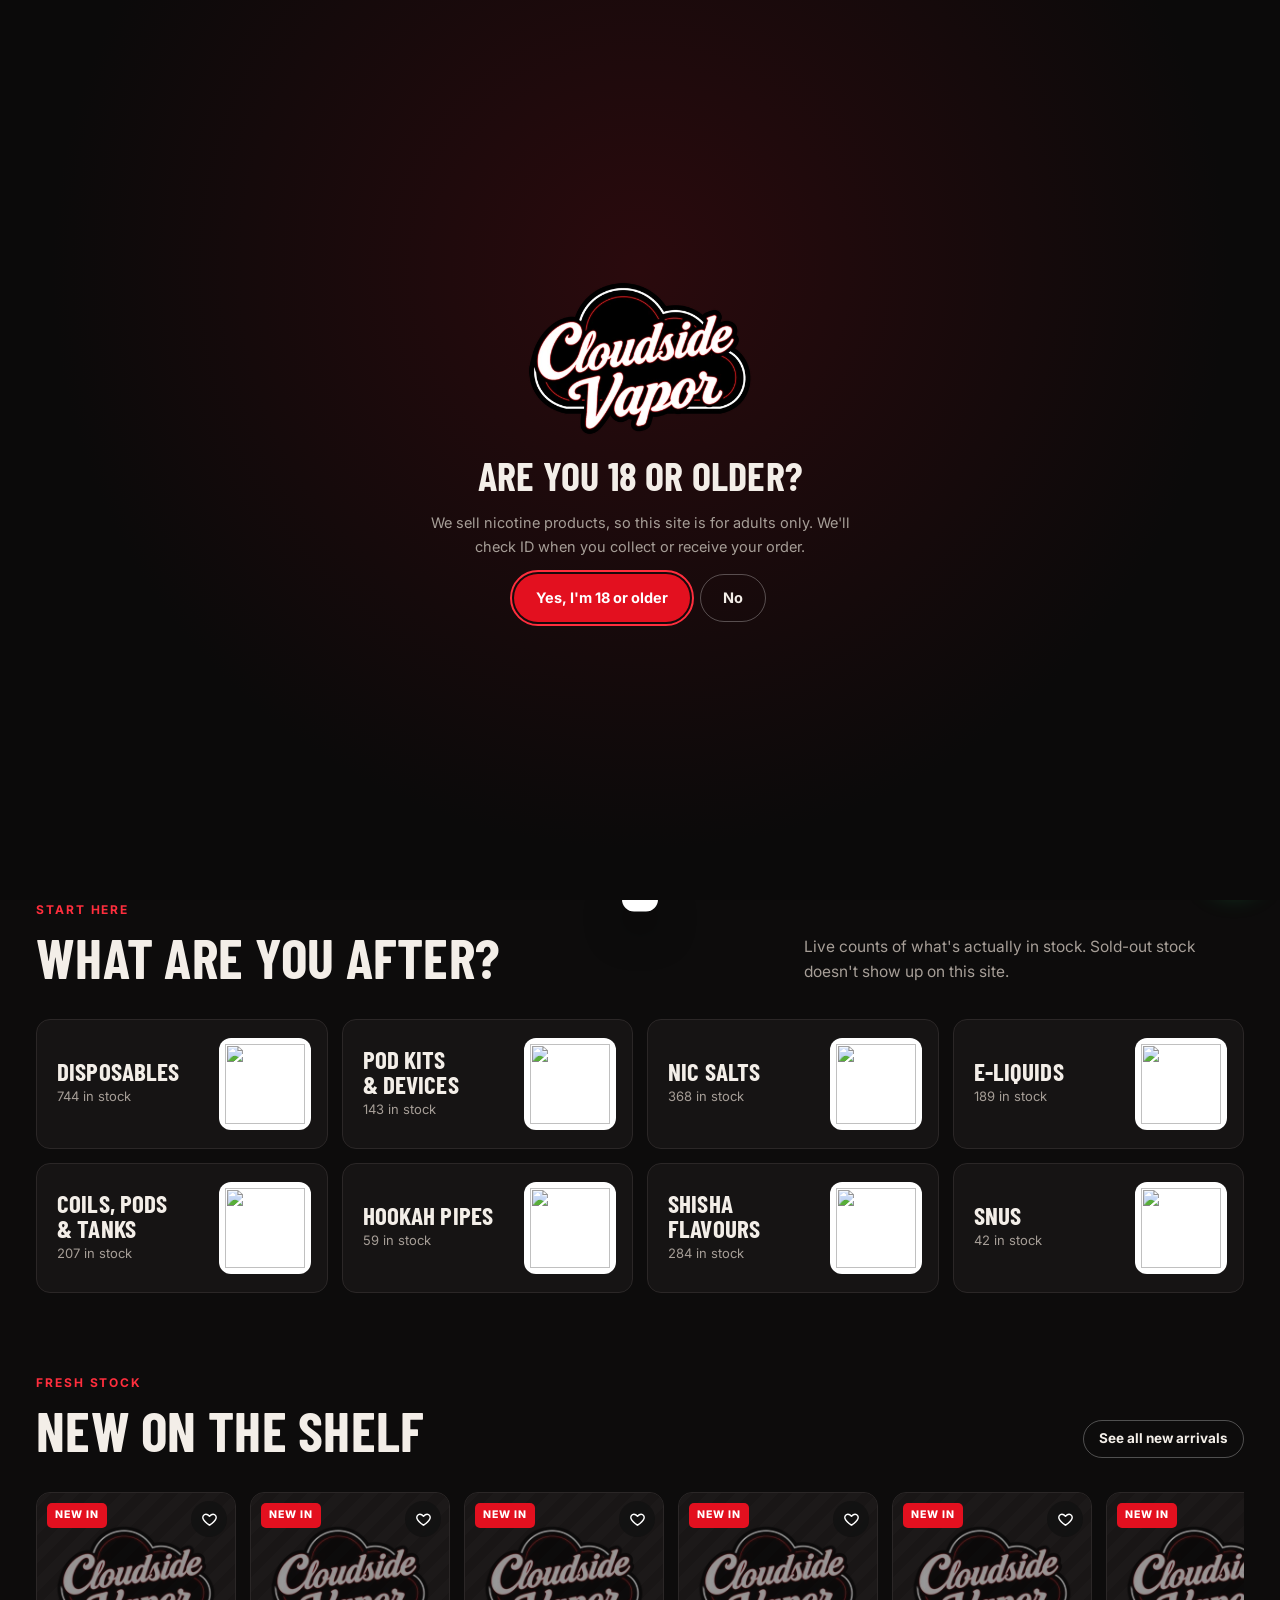
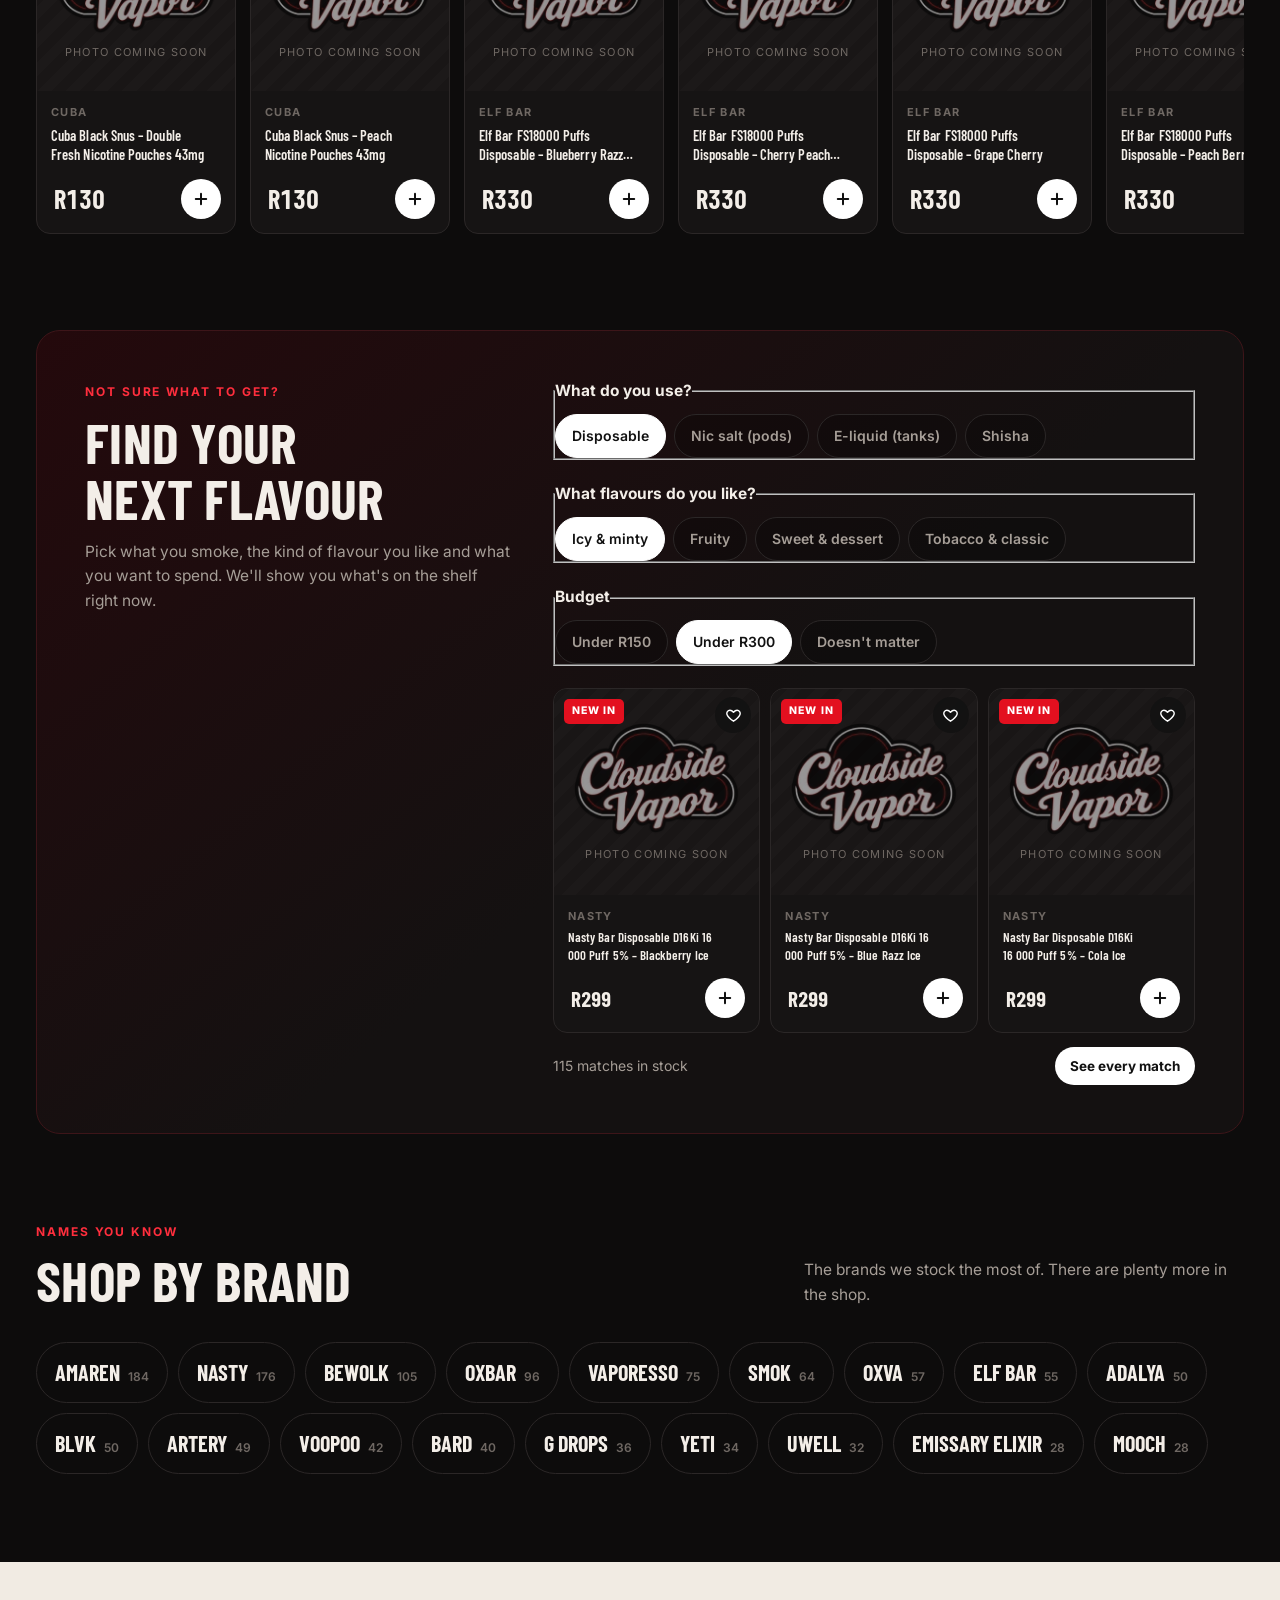
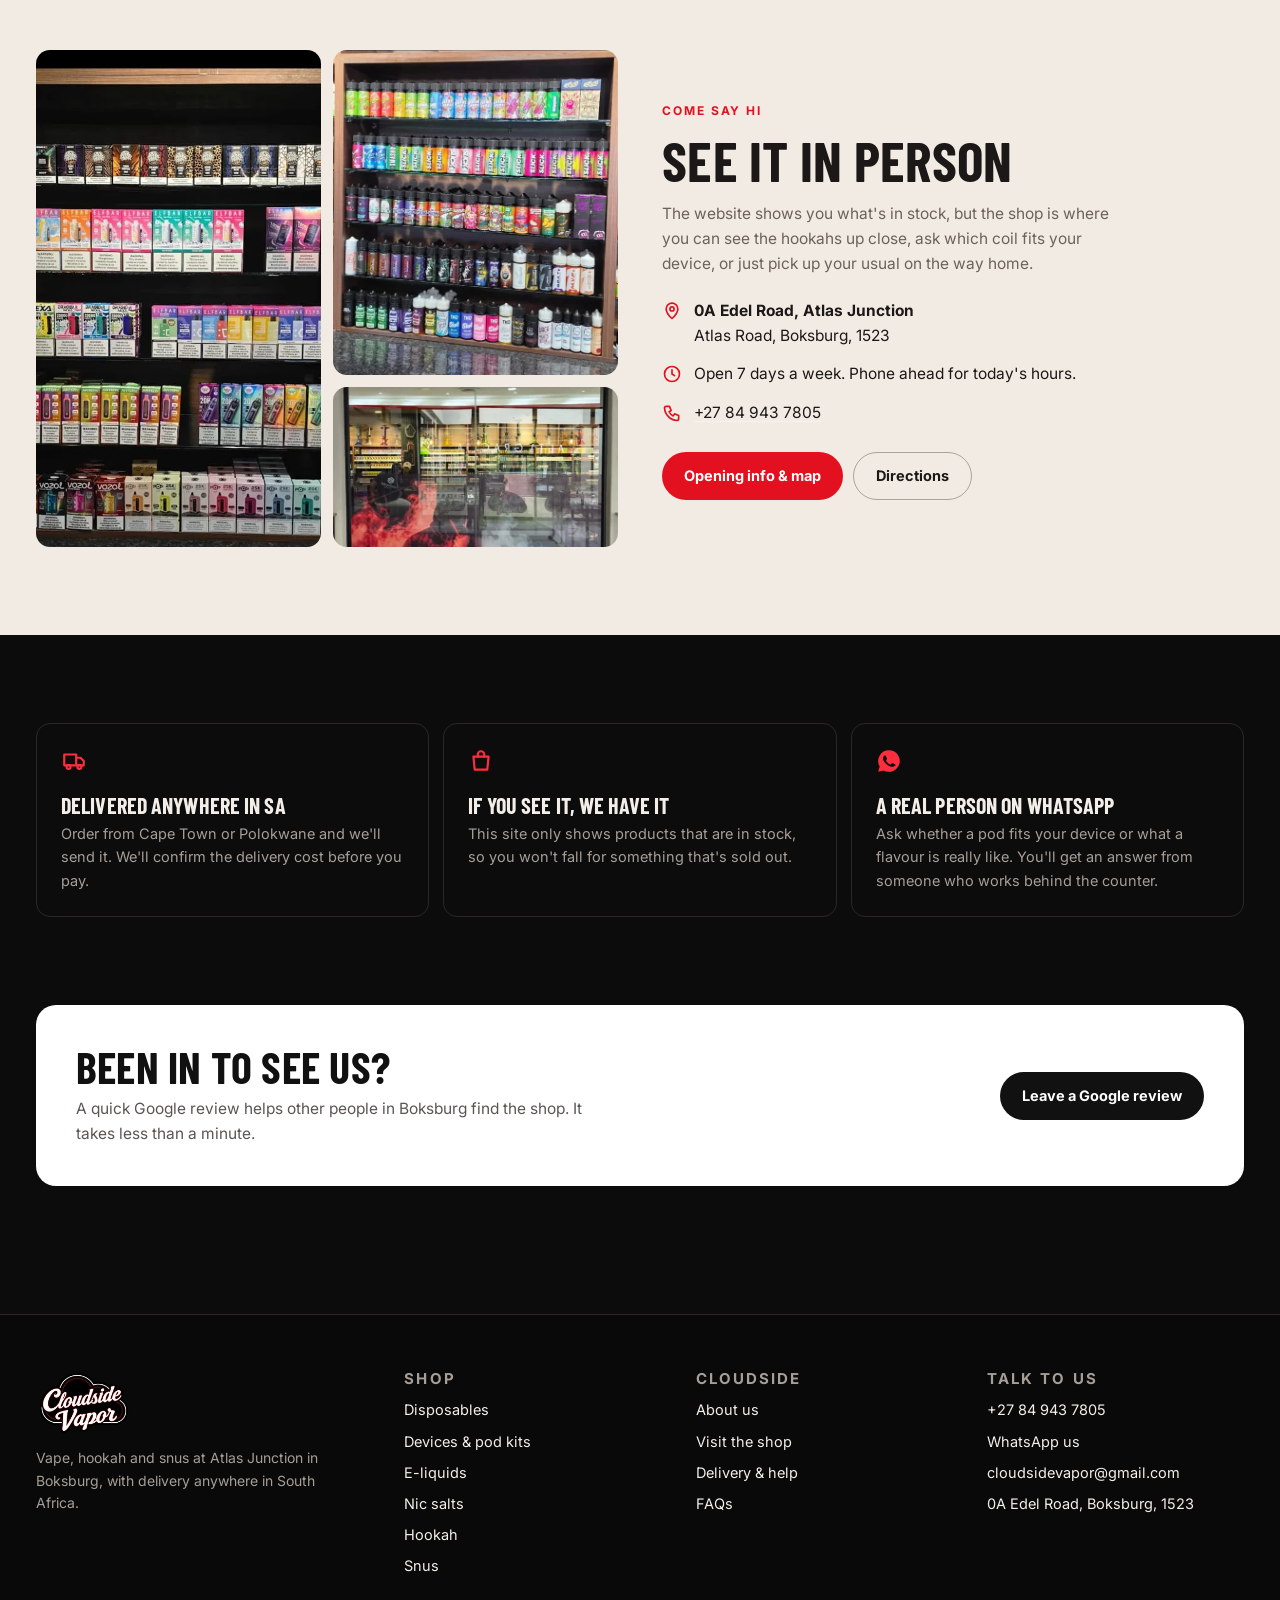
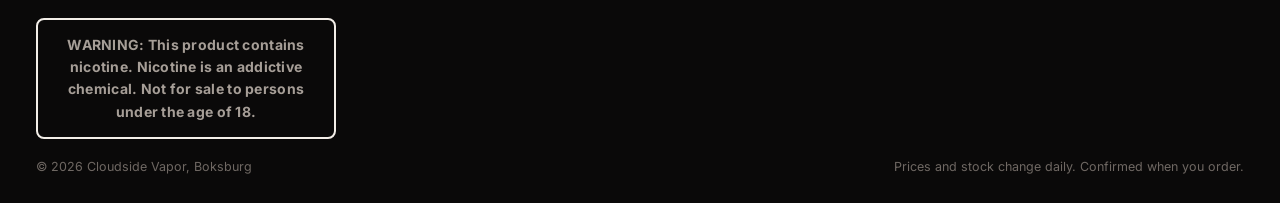
==== commit 5104799c: "Rebuild as Cloudside Vapor: multi-page shop with real in-stock catalogue Home, shop with filters, pr" ====
--- a/index.html
+++ b/index.html
@@ -1,980 +1,264 @@
 <!doctype html>
-<html lang="en">
+<html lang="en-ZA">
 <head>
 <meta charset="utf-8">
-<meta name="viewport" content="width=device-width, initial-scale=1">
-<title>House of Clouds · Lakefield</title>
-<meta name="description" content="House of Clouds — Lakefield's home of premium hookah, vape & tobacco. Open 7 days a week. Order on WhatsApp for pickup.">
-<meta name="theme-color" content="#0a0a0b">
+<meta name="viewport" content="width=device-width, initial-scale=1, viewport-fit=cover">
+<title>Cloudside Vapor · Vape & Hookah Shop in Boksburg</title>
+<meta name="description" content="Cloudside Vapor at Atlas Junction, Boksburg: over 2,000 vapes, e-liquids, nic salts, hookah pipes, shisha and snus in stock. Order on WhatsApp, collect in store or get it delivered anywhere in South Africa.">
 <meta name="robots" content="noindex, nofollow">
-<link rel="icon" href="assets/logo.png">
-<link rel="preconnect" href="https://fonts.googleapis.com">
-<link rel="preconnect" href="https://fonts.gstatic.com" crossorigin>
-<link href="https://fonts.googleapis.com/css2?family=Bebas+Neue&family=Inter:wght@400;500;600;700;800&family=Yellowtail&display=swap" rel="stylesheet">
+<meta name="theme-color" content="#0d0c0c">
+<link rel="icon" href="assets/img/icon.png">
+<link rel="preconnect" href="https://fonts.googleapis.com"><link rel="preconnect" href="https://fonts.gstatic.com" crossorigin>
+<link rel="stylesheet" href="https://fonts.googleapis.com/css2?family=Barlow+Condensed:wght@600;700&family=Inter:wght@400;500;600;700&display=swap" media="print" onload="this.media='all'">
+<link rel="preload" as="image" href="assets/img/shopfront.webp">
+<link rel="stylesheet" href="assets/site.css">
 <style>
-:root{
-  --bg:#0a0a0b; --bg2:#111114; --card:#16161a; --line:#26262d;
-  --ink:#f5f3f0; --mute:#a3a1a8; --dim:#6d6b73;
-  --red:#e3182d; --red2:#ff3b4f; --redglow:rgba(227,24,45,.45);
-  --r:18px; --ease:cubic-bezier(.2,.8,.2,1);
+.hero{position:relative;overflow:hidden;border-bottom:1px solid var(--line)}
+.hero-in{display:grid;grid-template-columns:1.05fr .95fr;gap:48px;align-items:center;padding-block:56px 64px}
+.hero h1 em{font-style:normal;color:var(--red-hi)}
+.hero .lead{font-size:clamp(16px,1.6vw,18.5px);color:var(--mute);max-width:520px;margin:20px 0 28px}
+.hero .lead b{color:var(--ink);font-weight:600}
+.hero .ctas{display:flex;gap:12px;flex-wrap:wrap}
+.facts{display:flex;gap:10px 28px;flex-wrap:wrap;margin-top:34px;padding-top:22px;border-top:1px solid var(--line);font-size:14px;color:var(--mute)}
+.facts b{display:block;font-family:var(--head);font-size:32px;line-height:1;color:var(--ink);font-variant-numeric:tabular-nums}
+.shopshot{position:relative;border-radius:18px;overflow:hidden;box-shadow:0 40px 80px -30px rgba(227,16,31,.35);transform:rotate(1.2deg)}
+.shopshot img{width:100%;aspect-ratio:600/583;object-fit:cover}
+.shopshot figcaption{position:absolute;left:12px;bottom:12px;background:rgba(10,9,9,.82);backdrop-filter:blur(6px);padding:8px 12px;border-radius:9px;font-size:13px;display:flex;gap:8px;align-items:center}
+.shopshot figcaption svg{width:16px;color:var(--red-hi)}
+.haze{position:absolute;inset:-20% -10% auto auto;width:60%;height:120%;background:radial-gradient(closest-side,rgba(227,16,31,.22),transparent);filter:blur(30px);pointer-events:none}
+
+.cats{display:grid;grid-template-columns:repeat(4,1fr);gap:14px}
+.cat{position:relative;display:grid;grid-template-columns:1fr 92px;align-items:center;gap:10px;padding:18px 16px 18px 20px;border-radius:var(--r);background:var(--panel);border:1px solid var(--line);transition:border-color .25s,background .25s;min-height:118px}
+.cat:hover{border-color:var(--red);background:var(--panel2)}
+.cat h3{font-size:25px;text-transform:uppercase}
+.cat span{font-size:13px;color:var(--mute)}
+.cat .im{width:92px;height:92px;border-radius:12px;background:#fff;overflow:hidden;display:grid;place-items:center}
+.cat .im img{width:100%;height:100%;object-fit:contain;padding:6px}
+
+.brands{display:flex;flex-wrap:wrap;gap:10px}
+.brand{display:inline-flex;align-items:baseline;gap:8px;padding:12px 18px;border-radius:999px;border:1px solid var(--line);font-family:var(--head);font-size:22px;font-weight:700;text-transform:uppercase;transition:all .2s}
+.brand small{font-family:var(--body);font-size:12px;color:var(--dim);font-weight:600}
+.brand:hover{background:#fff;color:#111;border-color:#fff}
+
+.finder{display:grid;grid-template-columns:.8fr 1.2fr;gap:40px;padding:clamp(24px,4vw,48px);border-radius:24px;background:linear-gradient(140deg,#24090c,#141111 55%);border:1px solid #3d1519}
+.finder h2{margin:10px 0 14px}
+.q{display:grid;gap:10px;margin-bottom:22px}
+.q legend{font-weight:700;margin-bottom:10px}
+.q fieldset{border:0}
+.opts{display:flex;flex-wrap:wrap;gap:8px}
+.opt{padding:10px 16px;border-radius:999px;border:1.5px solid var(--line);font-weight:600;font-size:14px;color:var(--mute);transition:all .2s;background:rgba(0,0,0,.25)}
+.opt:hover{border-color:#fff;color:var(--ink)}
+.opt[aria-pressed="true"]{background:#fff;color:#111;border-color:#fff}
+.f-res{display:grid;grid-template-columns:repeat(3,1fr);gap:10px;margin-top:6px}
+.f-res .card .nm{font-size:13px}
+.f-res .price{font-size:21px}
+.f-foot{display:flex;justify-content:space-between;align-items:center;gap:12px;flex-wrap:wrap;margin-top:14px;font-size:14px;color:var(--mute)}
+
+.visit{display:grid;grid-template-columns:1fr 1fr;gap:44px;align-items:center}
+.photos{display:grid;grid-template-columns:1fr 1fr;gap:12px}
+.photos img{border-radius:14px;width:100%;height:100%;object-fit:cover}
+.photos img:first-child{grid-row:span 2;aspect-ratio:600/795}
+.addr{display:grid;gap:14px;margin:22px 0 26px}
+.addr div{display:flex;gap:12px;align-items:flex-start}
+.addr svg{width:20px;height:20px;color:var(--red);flex:none;margin-top:2px}
+
+.why{display:grid;grid-template-columns:repeat(3,1fr);gap:14px}
+.why div{padding:24px;border-radius:var(--r);border:1px solid var(--line)}
+.why svg{width:26px;height:26px;color:var(--red-hi);margin-bottom:12px}
+.why h3{font-size:22px;text-transform:uppercase;margin-bottom:6px}
+.why p{color:var(--mute);font-size:14.5px}
+
+.review{display:flex;justify-content:space-between;align-items:center;gap:20px 40px;flex-wrap:wrap;padding:clamp(24px,4vw,40px);border-radius:20px;background:#fff;color:#111}
+.review h2{font-size:clamp(30px,4vw,44px)}
+.review p{color:#5c5552;max-width:520px;margin-top:8px}
+.review .btn{background:#111;color:#fff}
+.review .btn:hover{background:var(--red)}
+
+@media (max-width:980px){
+  .hero-in,.finder,.visit{grid-template-columns:1fr}
+  .shopshot{max-width:520px;transform:none}
+  .cats{grid-template-columns:repeat(2,1fr)}
+  .why{grid-template-columns:1fr}
 }
-*{box-sizing:border-box;margin:0;padding:0}
-html{scroll-behavior:smooth}
-body{background:var(--bg);color:var(--ink);font-family:Inter,system-ui,sans-serif;line-height:1.55;overflow-x:hidden;-webkit-font-smoothing:antialiased}
-body.locked{overflow:hidden}
-img{max-width:100%;display:block}
-a{color:inherit;text-decoration:none}
-button{font:inherit;color:inherit;background:none;border:0;cursor:pointer}
-input,select,textarea{font:inherit;color:inherit}
-.wrap{width:min(1200px,100% - 32px);margin-inline:auto}
-.script{font-family:Yellowtail,cursive;font-weight:400}
-.display{font-family:"Bebas Neue",Impact,sans-serif;letter-spacing:.02em;font-weight:400;line-height:.92}
-.eyebrow{display:inline-flex;align-items:center;gap:10px;font-size:12px;font-weight:700;letter-spacing:.22em;text-transform:uppercase;color:var(--red2)}
-.eyebrow::before{content:"";width:28px;height:2px;background:var(--red)}
-.btn{display:inline-flex;align-items:center;justify-content:center;gap:10px;padding:15px 26px;border-radius:999px;font-weight:700;font-size:15px;transition:transform .25s var(--ease),box-shadow .25s,background .25s;white-space:nowrap}
-.btn:active{transform:scale(.97)}
-.btn-red{background:var(--red);color:#fff;box-shadow:0 10px 30px -8px var(--redglow)}
-.btn-red:hover{background:var(--red2);transform:translateY(-2px);box-shadow:0 16px 40px -8px var(--redglow)}
-.btn-ghost{border:1.5px solid rgba(255,255,255,.25);color:#fff;backdrop-filter:blur(6px)}
-.btn-ghost:hover{border-color:#fff;background:rgba(255,255,255,.06)}
-.btn svg{width:18px;height:18px}
-section{position:relative}
-.sec{padding:110px 0}
-.sec-head{display:flex;justify-content:space-between;align-items:end;gap:24px;flex-wrap:wrap;margin-bottom:48px}
-.sec-head h2{font-size:clamp(44px,7vw,84px)}
-.sec-head h2 .script{color:var(--red);font-size:.8em;display:inline-block;transform:rotate(-4deg);margin:0 .08em}
-.sec-head p{color:var(--mute);max-width:420px}
-
-/* reveal */
-.rv{opacity:0;transform:translateY(40px);transition:opacity .9s var(--ease),transform .9s var(--ease)}
-.rv.in{opacity:1;transform:none}
-
-/* ===== AGE GATE ===== */
-#gate{position:fixed;inset:0;z-index:200;display:grid;place-items:center;background:radial-gradient(ellipse at center,#1a0508 0%,#050506 70%);padding:16px;transition:opacity .6s,visibility .6s}
-#gate.hide{opacity:0;visibility:hidden}
-.gate-card{text-align:center;max-width:460px;width:100%}
-.gate-card img{width:min(320px,80%);margin:0 auto 26px;filter:drop-shadow(0 0 40px rgba(227,24,45,.35));animation:float 5s ease-in-out infinite}
-.gate-card h2{font-size:44px;margin-bottom:8px}
-.gate-card p{color:var(--mute);margin-bottom:28px;font-size:15px}
-.gate-btns{display:flex;gap:12px;justify-content:center;flex-wrap:wrap}
-.gate-small{margin-top:26px;font-size:11.5px;color:var(--dim);line-height:1.6}
-@keyframes float{0%,100%{transform:translateY(0) rotate(-1deg)}50%{transform:translateY(-12px) rotate(1deg)}}
-
-/* ===== NAV ===== */
-nav.top{position:fixed;top:0;left:0;right:0;z-index:50;transition:background .35s,padding .35s,border-color .35s;padding:18px 0;border-bottom:1px solid transparent}
-nav.top.solid{background:rgba(10,10,11,.82);backdrop-filter:blur(14px);padding:10px 0;border-color:var(--line)}
-.nav-in{display:flex;align-items:center;justify-content:space-between;gap:16px}
-.nav-logo img{height:52px;transition:height .35s}
-nav.solid .nav-logo img{height:42px}
-.nav-links{display:flex;gap:30px;font-size:14px;font-weight:600}
-.nav-links a{color:var(--mute);transition:color .2s;position:relative}
-.nav-links a:hover{color:#fff}
-.nav-links a::after{content:"";position:absolute;left:0;right:0;bottom:-6px;height:2px;background:var(--red);transform:scaleX(0);transition:transform .3s var(--ease)}
-.nav-links a:hover::after{transform:scaleX(1)}
-.nav-r{display:flex;align-items:center;gap:10px}
-.status{display:inline-flex;align-items:center;gap:8px;font-size:12.5px;font-weight:600;padding:8px 14px;border-radius:999px;background:rgba(255,255,255,.05);border:1px solid var(--line)}
-.status i{width:8px;height:8px;border-radius:50%;background:#22c55e;box-shadow:0 0 0 0 rgba(34,197,94,.7);animation:ping 1.8s infinite}
-.status.closed i{background:#f59e0b;animation:none}
-@keyframes ping{70%{box-shadow:0 0 0 9px rgba(34,197,94,0)}100%{box-shadow:0 0 0 0 rgba(34,197,94,0)}}
-.cart-btn{position:relative;width:46px;height:46px;border-radius:50%;display:grid;place-items:center;background:var(--red);box-shadow:0 8px 24px -6px var(--redglow);transition:transform .25s var(--ease)}
-.cart-btn:hover{transform:scale(1.08)}
-.cart-btn svg{width:20px;height:20px}
-.cart-count{position:absolute;top:-4px;right:-4px;min-width:20px;height:20px;border-radius:10px;background:#fff;color:var(--red);font-size:11px;font-weight:800;display:grid;place-items:center;padding:0 5px;transform:scale(0);transition:transform .3s var(--ease)}
-.cart-count.on{transform:scale(1)}
-.cart-btn.bump{animation:bump .5s var(--ease)}
-@keyframes bump{30%{transform:scale(1.25) rotate(-8deg)}60%{transform:scale(.95) rotate(4deg)}}
-.burger{display:none;width:46px;height:46px;border-radius:50%;border:1px solid var(--line);place-items:center}
-.burger svg{width:20px}
-
-/* ===== HERO ===== */
-.hero{min-height:100svh;display:flex;align-items:center;overflow:hidden;padding:130px 0 90px}
-#smoke{position:absolute;inset:0;width:100%;height:100%;z-index:0}
-.hero::after{content:"";position:absolute;inset:0;background:radial-gradient(ellipse 60% 50% at 70% 50%,rgba(227,24,45,.18),transparent 70%),linear-gradient(to bottom,transparent 70%,var(--bg));pointer-events:none;z-index:1}
-.hero-in{position:relative;z-index:2;display:grid;grid-template-columns:1.15fr .85fr;gap:40px;align-items:center}
-.hero h1{font-size:clamp(64px,11vw,150px);margin:18px 0 6px}
-.hero h1 .script{display:block;color:var(--red);font-size:.62em;line-height:1;transform:rotate(-5deg) translateX(.1em);text-shadow:0 0 40px var(--redglow);margin-bottom:-.05em}
-.hero h1 .outline{-webkit-text-stroke:2px #fff;color:transparent}
-.hero-lead{font-size:clamp(16px,1.6vw,19px);color:var(--mute);max-width:520px;margin:18px 0 34px}
-.hero-lead b{color:#fff}
-.hero-cta{display:flex;gap:14px;flex-wrap:wrap}
-.hero-meta{display:flex;gap:34px;margin-top:52px;flex-wrap:wrap}
-.hero-meta div{border-left:2px solid var(--red);padding-left:14px}
-.hero-meta strong{display:block;font-family:"Bebas Neue";font-size:40px;line-height:1;font-weight:400}
-.hero-meta span{font-size:12.5px;color:var(--mute);text-transform:uppercase;letter-spacing:.12em}
-.hero-logo{position:relative;display:grid;place-items:center}
-.hero-logo img{width:100%;max-width:520px;filter:drop-shadow(0 30px 60px rgba(0,0,0,.7)) drop-shadow(0 0 60px rgba(227,24,45,.3));animation:float 6s ease-in-out infinite;transition:transform .2s}
-.ring{position:absolute;width:115%;aspect-ratio:1;border-radius:50%;border:1px dashed rgba(227,24,45,.35);animation:spin 40s linear infinite}
-.ring.r2{width:85%;border-style:solid;border-color:rgba(255,255,255,.06);animation-duration:60s;animation-direction:reverse}
-@keyframes spin{to{transform:rotate(360deg)}}
-.scroll-hint{position:absolute;bottom:28px;left:50%;transform:translateX(-50%);z-index:2;font-size:11px;letter-spacing:.3em;color:var(--dim);display:flex;flex-direction:column;align-items:center;gap:10px}
-.scroll-hint i{width:1px;height:44px;background:linear-gradient(var(--red),transparent);animation:drip 2s infinite}
-@keyframes drip{0%{transform:scaleY(0);transform-origin:top}50%{transform:scaleY(1);transform-origin:top}51%{transform-origin:bottom}100%{transform:scaleY(0);transform-origin:bottom}}
-
-/* ===== MARQUEE ===== */
-.marquee{background:var(--red);transform:rotate(-1.6deg);margin:-20px -20px 0;padding:16px 0;overflow:hidden;position:relative;z-index:3;box-shadow:0 20px 50px -10px var(--redglow)}
-.marquee.alt{background:#fff;color:#0a0a0b;transform:rotate(1.2deg);margin-top:-46px;z-index:2;box-shadow:none}
-.mq-track{display:flex;width:max-content;animation:mq 30s linear infinite}
-.marquee.alt .mq-track{animation-direction:reverse;animation-duration:38s}
-.mq-track span{font-family:"Bebas Neue";font-size:34px;padding:0 26px;display:flex;align-items:center;gap:52px;white-space:nowrap}
-.mq-track span::after{content:"✦";font-size:20px}
-@keyframes mq{to{transform:translateX(-50%)}}
-
-/* ===== CATEGORIES ===== */
-.cats{display:grid;grid-template-columns:repeat(3,1fr);gap:22px}
-.cat{position:relative;border-radius:24px;overflow:hidden;min-height:440px;padding:30px;display:flex;flex-direction:column;justify-content:flex-end;background:var(--card);border:1px solid var(--line);cursor:pointer;transform-style:preserve-3d;transition:transform .2s,border-color .3s}
-.cat:hover{border-color:rgba(227,24,45,.6)}
-.cat .art{position:absolute;inset:0;display:grid;place-items:center;padding:30px 30px 150px;transition:transform .6s var(--ease)}
-.cat:hover .art{transform:scale(1.07) translateY(-8px)}
-.cat .art svg{width:70%;max-height:100%;filter:drop-shadow(0 20px 40px rgba(0,0,0,.6))}
-.cat::before{content:"";position:absolute;inset:0;background:radial-gradient(circle at 50% 35%,var(--glow,rgba(227,24,45,.25)),transparent 60%)}
-.cat::after{content:"";position:absolute;inset:0;background:linear-gradient(transparent 45%,rgba(0,0,0,.9))}
-.cat>*:not(.art){position:relative;z-index:2}
-.cat-no{font-family:"Bebas Neue";font-size:18px;color:var(--red2);letter-spacing:.1em}
-.cat h3{font-family:"Bebas Neue";font-weight:400;font-size:62px;line-height:.9}
-.cat p{color:var(--mute);font-size:14.5px;margin-top:8px}
-.cat .go{position:absolute;top:26px;right:26px;z-index:2;width:48px;height:48px;border-radius:50%;border:1px solid rgba(255,255,255,.2);display:grid;place-items:center;transition:all .35s var(--ease)}
-.cat:hover .go{background:var(--red);border-color:var(--red);transform:rotate(-45deg)}
-.cat .go svg{width:18px}
-
-/* ===== SHOP ===== */
-.shop-bar{display:flex;gap:14px;align-items:center;flex-wrap:wrap;margin-bottom:34px;position:sticky;top:70px;z-index:20;padding:12px;background:rgba(17,17,20,.86);backdrop-filter:blur(14px);border:1px solid var(--line);border-radius:999px}
-.tabs{display:flex;gap:4px;flex-wrap:wrap}
-.tab{padding:10px 18px;border-radius:999px;font-size:14px;font-weight:600;color:var(--mute);transition:all .25s}
-.tab:hover{color:#fff}
-.tab.on{background:#fff;color:#0a0a0b}
-.search{flex:1;min-width:180px;display:flex;align-items:center;gap:10px;padding:0 16px;height:44px;border-radius:999px;background:rgba(255,255,255,.05);border:1px solid transparent;transition:border-color .2s}
-.search:focus-within{border-color:var(--red)}
-.search svg{width:16px;color:var(--dim);flex:none}
-.search input{background:none;border:0;outline:0;width:100%;font-size:14px}
-.sort{height:44px;border-radius:999px;background:rgba(255,255,255,.05);border:0;padding:0 16px;font-size:14px;outline:0;cursor:pointer}
-.sort option{background:#16161a}
-.grid{display:grid;grid-template-columns:repeat(4,1fr);gap:20px}
-.p{background:var(--card);border:1px solid var(--line);border-radius:var(--r);overflow:hidden;display:flex;flex-direction:column;transition:transform .35s var(--ease),border-color .3s,box-shadow .35s;animation:pin .5s var(--ease) both}
-@keyframes pin{from{opacity:0;transform:translateY(20px) scale(.98)}}
-.p:hover{transform:translateY(-6px);border-color:#3a3a44;box-shadow:0 30px 60px -20px rgba(0,0,0,.8),0 0 0 1px rgba(227,24,45,.2)}
-.p-img{position:relative;aspect-ratio:1/1;display:grid;place-items:center;background:radial-gradient(circle at 50% 40%,color-mix(in srgb,var(--c,#e3182d) 22%,transparent),transparent 65%),#101013;cursor:pointer;overflow:hidden}
-.p-img svg{width:58%;height:70%;transition:transform .6s var(--ease);filter:drop-shadow(0 16px 24px rgba(0,0,0,.6))}
-.p:hover .p-img svg{transform:scale(1.1) rotate(-3deg)}
-.badge{position:absolute;top:14px;left:14px;font-size:10.5px;font-weight:800;letter-spacing:.12em;text-transform:uppercase;padding:6px 10px;border-radius:6px;background:var(--red);color:#fff}
-.badge.w{background:#fff;color:#0a0a0b}
-.quick{position:absolute;bottom:14px;left:50%;transform:translate(-50%,20px);opacity:0;font-size:12.5px;font-weight:700;padding:9px 16px;border-radius:999px;background:rgba(0,0,0,.7);backdrop-filter:blur(6px);border:1px solid rgba(255,255,255,.15);transition:all .3s var(--ease)}
-.p:hover .quick{opacity:1;transform:translate(-50%,0)}
-.p-body{padding:18px;display:flex;flex-direction:column;gap:6px;flex:1}
-.p-cat{font-size:11px;font-weight:700;letter-spacing:.14em;text-transform:uppercase;color:var(--dim)}
-.p-name{font-weight:700;font-size:16px;line-height:1.3}
-.p-tags{display:flex;gap:6px;flex-wrap:wrap;margin-top:2px}
-.p-tags span{font-size:11px;padding:3px 9px;border-radius:999px;background:rgba(255,255,255,.06);color:var(--mute)}
-.p-foot{display:flex;align-items:center;justify-content:space-between;margin-top:auto;padding-top:12px}
-.price{font-family:"Bebas Neue";font-size:30px;line-height:1}
-.price small{font-size:.55em;color:var(--mute);margin-right:2px}
-.add{width:44px;height:44px;border-radius:50%;background:#fff;color:#0a0a0b;display:grid;place-items:center;transition:all .3s var(--ease)}
-.add:hover{background:var(--red);color:#fff;transform:rotate(90deg)}
-.add svg{width:18px}
-.add.done{background:#22c55e;color:#fff}
-.empty{grid-column:1/-1;text-align:center;padding:60px 20px;color:var(--mute)}
-.shop-note{margin-top:28px;text-align:center;font-size:13px;color:var(--dim)}
-
-/* ===== FINDER ===== */
-.finder{background:linear-gradient(135deg,#1a0508,#0a0a0b 60%);border:1px solid #3a0f15;border-radius:32px;padding:clamp(28px,5vw,64px);display:grid;grid-template-columns:.9fr 1.1fr;gap:50px;overflow:hidden;position:relative}
-.finder::before{content:"";position:absolute;width:500px;height:500px;border-radius:50%;background:radial-gradient(var(--redglow),transparent 70%);top:-200px;left:-150px;filter:blur(40px)}
-.finder>*{position:relative}
-.finder h2{font-size:clamp(48px,6vw,80px);margin:16px 0}
-.finder h2 .script{color:var(--red);font-size:.75em}
-.finder-l p{color:var(--mute)}
-.steps{display:flex;gap:8px;margin-bottom:22px}
-.steps i{height:4px;flex:1;border-radius:2px;background:rgba(255,255,255,.1);transition:background .4s}
-.steps i.on{background:var(--red)}
-.q-title{font-size:22px;font-weight:700;margin-bottom:18px}
-.opts{display:grid;grid-template-columns:repeat(auto-fit,minmax(150px,1fr));gap:12px}
-.opt{padding:18px;border-radius:16px;background:rgba(255,255,255,.04);border:1.5px solid var(--line);text-align:left;transition:all .25s var(--ease)}
-.opt:hover{border-color:var(--red);background:rgba(227,24,45,.08);transform:translateY(-3px)}
-.opt b{display:block;font-size:26px;margin-bottom:6px}
-.opt span{font-weight:700;display:block}
-.opt small{color:var(--mute);font-size:12.5px}
-.q-anim{animation:qin .5s var(--ease)}
-@keyframes qin{from{opacity:0;transform:translateX(30px)}}
-.res-list{display:grid;gap:12px;margin:8px 0 20px}
-.res{display:flex;align-items:center;gap:14px;padding:12px;border-radius:16px;background:rgba(255,255,255,.04);border:1px solid var(--line)}
-.res .thumb{width:64px;height:64px;border-radius:12px;display:grid;place-items:center;background:#101013;flex:none}
-.res .thumb svg{width:60%;height:75%}
-.res div.t{flex:1;min-width:0}
-.res b{display:block;font-size:15px}
-.res span{color:var(--mute);font-size:13px}
-.link-btn{color:var(--mute);font-size:14px;font-weight:600;text-decoration:underline;text-underline-offset:4px}
-.link-btn:hover{color:#fff}
-
-/* ===== WHY ===== */
-.why{display:grid;grid-template-columns:repeat(4,1fr);gap:20px}
-.why-c{padding:30px;border-radius:22px;background:var(--card);border:1px solid var(--line);transition:transform .35s var(--ease),border-color .3s}
-.why-c:hover{transform:translateY(-6px);border-color:rgba(227,24,45,.5)}
-.why-c .ic{width:56px;height:56px;border-radius:16px;display:grid;place-items:center;background:rgba(227,24,45,.12);color:var(--red2);margin-bottom:22px}
-.why-c .ic svg{width:26px}
-.why-c h4{font-size:19px;margin-bottom:8px}
-.why-c p{color:var(--mute);font-size:14.5px}
-.big-stat{display:grid;grid-template-columns:repeat(3,1fr);margin-top:60px;border-top:1px solid var(--line);border-bottom:1px solid var(--line)}
-.big-stat div{padding:40px 20px;text-align:center;border-right:1px solid var(--line)}
-.big-stat div:last-child{border:0}
-.big-stat strong{font-family:"Bebas Neue";font-size:clamp(60px,9vw,110px);line-height:.9;font-weight:400;display:block;background:linear-gradient(#fff,#888);-webkit-background-clip:text;background-clip:text;color:transparent}
-.big-stat span{color:var(--mute);font-size:13px;letter-spacing:.16em;text-transform:uppercase}
-
-/* ===== COMMUNITY ===== */
-.comm{display:grid;grid-template-columns:1.2fr .8fr;gap:22px}
-.rev-card{border-radius:28px;padding:clamp(28px,4vw,52px);background:#fff;color:#0a0a0b;position:relative;overflow:hidden}
-.rev-card .stars{display:flex;gap:6px;margin:20px 0}
-.rev-card .stars button{font-size:40px;line-height:1;color:#ddd;transition:transform .2s,color .2s}
-.rev-card .stars button.on{color:#f5b301}
-.rev-card .stars button:hover{transform:scale(1.2) rotate(-8deg)}
-.rev-card h3{font-family:"Bebas Neue";font-weight:400;font-size:clamp(44px,5vw,66px);line-height:.92}
-.rev-card h3 .script{color:var(--red);font-size:.8em}
-.rev-card p{color:#55535a;max-width:440px}
-.rev-card .btn-dark{background:#0a0a0b;color:#fff;margin-top:24px}
-.rev-card .btn-dark:hover{background:var(--red)}
-.rev-card .bigq{position:absolute;right:-20px;bottom:-80px;font-family:Yellowtail;font-size:340px;color:rgba(227,24,45,.08);line-height:1;pointer-events:none}
-.socials{display:grid;gap:22px}
-.soc{border-radius:28px;padding:30px;display:flex;flex-direction:column;justify-content:space-between;min-height:180px;position:relative;overflow:hidden;transition:transform .35s var(--ease)}
-.soc:hover{transform:translateY(-5px) rotate(-.5deg)}
-.soc.ig{background:linear-gradient(135deg,#f9ce34,#ee2a7b 50%,#6228d7)}
-.soc.fb{background:linear-gradient(135deg,#1877f2,#0b4fb3)}
-.soc svg{width:34px;height:34px}
-.soc h4{font-family:"Bebas Neue";font-weight:400;font-size:40px;line-height:1}
-.soc span{font-size:14px;opacity:.85}
-.soc .arrow{position:absolute;top:28px;right:28px;width:44px;height:44px;border-radius:50%;background:rgba(255,255,255,.2);display:grid;place-items:center}
-.soc .arrow svg{width:18px;height:18px}
-.club{margin-top:22px;border-radius:28px;padding:clamp(26px,4vw,44px);border:1px dashed rgba(227,24,45,.5);display:flex;align-items:center;justify-content:space-between;gap:24px;flex-wrap:wrap;background:repeating-linear-gradient(-45deg,rgba(227,24,45,.04) 0 12px,transparent 12px 24px)}
-.club h3{font-family:"Bebas Neue";font-weight:400;font-size:44px;line-height:1}
-.club p{color:var(--mute)}
-
-/* ===== VISIT ===== */
-.visit{display:grid;grid-template-columns:1fr 1fr;gap:22px}
-.map{border-radius:28px;overflow:hidden;border:1px solid var(--line);min-height:460px;position:relative;background:#111}
-.map iframe{width:100%;height:100%;border:0;filter:grayscale(1) invert(.92) contrast(.9) hue-rotate(180deg);position:absolute;inset:0}
-.map .pin{position:absolute;left:50%;top:50%;transform:translate(-50%,-100%);pointer-events:none;width:64px;filter:drop-shadow(0 10px 20px var(--redglow))}
-.info{border-radius:28px;background:var(--card);border:1px solid var(--line);padding:clamp(26px,4vw,44px);display:flex;flex-direction:column;gap:26px}
-.info h3{font-family:"Bebas Neue";font-weight:400;font-size:clamp(50px,6vw,72px);line-height:.9}
-.info h3 .script{color:var(--red);font-size:.8em}
-.row{display:flex;gap:16px;align-items:flex-start}
-.row .ic{width:46px;height:46px;border-radius:14px;flex:none;display:grid;place-items:center;background:rgba(255,255,255,.05);color:var(--red2)}
-.row .ic svg{width:20px}
-.row small{display:block;color:var(--dim);font-size:11.5px;font-weight:700;letter-spacing:.14em;text-transform:uppercase}
-.row b{font-size:17px}
-.hours{width:100%;font-size:14px;border-collapse:collapse;margin-top:6px}
-.hours td{padding:5px 0;color:var(--mute)}
-.hours td:last-child{text-align:right}
-.hours tr.today td{color:#fff;font-weight:700}
-.hours tr.today td:first-child::before{content:"● ";color:var(--red)}
-.info .btns{display:flex;gap:12px;flex-wrap:wrap;margin-top:auto}
-
-/* ===== FOOTER ===== */
-footer{border-top:1px solid var(--line);padding:70px 0 30px;margin-top:40px;position:relative;overflow:hidden}
-.foot-big{font-family:Yellowtail;font-size:clamp(90px,19vw,260px);line-height:.8;text-align:center;color:transparent;-webkit-text-stroke:1px rgba(255,255,255,.12);user-select:none;margin-bottom:40px;white-space:nowrap}
-.foot-in{display:flex;justify-content:space-between;gap:30px;flex-wrap:wrap;align-items:center}
-.foot-in img{height:60px}
-.foot-links{display:flex;gap:24px;flex-wrap:wrap;color:var(--mute);font-size:14px}
-.foot-links a:hover{color:#fff}
-.warn{margin-top:36px;padding:18px 22px;border:2px solid #fff;border-radius:12px;font-weight:700;font-size:13.5px;text-align:center;letter-spacing:.02em}
-.copy{margin-top:24px;display:flex;justify-content:space-between;flex-wrap:wrap;gap:10px;color:var(--dim);font-size:12.5px}
-
-/* ===== DRAWER / MODAL ===== */
-.scrim{position:fixed;inset:0;background:rgba(0,0,0,.6);backdrop-filter:blur(4px);z-index:90;opacity:0;visibility:hidden;transition:all .35s}
-.scrim.on{opacity:1;visibility:visible}
-.drawer{position:fixed;top:0;right:0;bottom:0;width:min(440px,100%);background:#0f0f12;border-left:1px solid var(--line);z-index:100;transform:translateX(100%);transition:transform .5s var(--ease);display:flex;flex-direction:column}
-.drawer.on{transform:none}
-.dr-head{display:flex;justify-content:space-between;align-items:center;padding:22px 24px;border-bottom:1px solid var(--line)}
-.dr-head h3{font-family:"Bebas Neue";font-weight:400;font-size:36px;line-height:1}
-.x{width:40px;height:40px;border-radius:50%;border:1px solid var(--line);display:grid;place-items:center;transition:all .25s}
-.x:hover{background:#fff;color:#000;transform:rotate(90deg)}
-.x svg{width:16px}
-.dr-body{flex:1;overflow:auto;padding:18px 24px}
-.ci{display:flex;gap:14px;padding:14px 0;border-bottom:1px solid var(--line);animation:pin .4s var(--ease)}
-.ci .thumb{width:72px;height:72px;border-radius:14px;background:#17171b;display:grid;place-items:center;flex:none}
-.ci .thumb svg{width:60%;height:75%}
-.ci .t{flex:1;min-width:0}
-.ci b{display:block;font-size:14.5px;line-height:1.3}
-.ci .pr{color:var(--mute);font-size:13px}
-.qty{display:inline-flex;align-items:center;margin-top:8px;border:1px solid var(--line);border-radius:999px}
-.qty button{width:30px;height:30px;display:grid;place-items:center;font-weight:700}
-.qty span{min-width:22px;text-align:center;font-size:14px;font-weight:700}
-.ci .rm{font-size:12px;color:var(--dim);margin-left:12px;text-decoration:underline}
-.ci .lt{font-family:"Bebas Neue";font-size:22px;white-space:nowrap}
-.dr-empty{text-align:center;padding:60px 10px;color:var(--mute)}
-.dr-empty svg{width:90px;margin:0 auto 18px;opacity:.5}
-.dr-foot{padding:20px 24px;border-top:1px solid var(--line);display:grid;gap:12px;background:#0b0b0d}
-.field{display:grid;gap:6px}
-.field label{font-size:11.5px;font-weight:700;letter-spacing:.12em;text-transform:uppercase;color:var(--dim)}
-.field input,.field textarea{background:#17171b;border:1px solid var(--line);border-radius:12px;padding:12px 14px;outline:0;font-size:14px;resize:none}
-.field input:focus,.field textarea:focus{border-color:var(--red)}
-.seg{display:grid;grid-template-columns:1fr 1fr;gap:6px;background:#17171b;padding:5px;border-radius:12px;border:1px solid var(--line)}
-.seg button{padding:9px;border-radius:9px;font-size:13.5px;font-weight:600;color:var(--mute)}
-.seg button.on{background:#fff;color:#000}
-.tot{display:flex;justify-content:space-between;align-items:baseline}
-.tot span{color:var(--mute)}
-.tot strong{font-family:"Bebas Neue";font-size:40px;font-weight:400;line-height:1}
-.wa-btn{background:#25d366;color:#062b14;width:100%}
-.wa-btn:hover{background:#3ee07b;transform:translateY(-2px)}
-.fine{font-size:11.5px;color:var(--dim);text-align:center}
-.deliv{padding:16px;border-radius:14px;border:1px solid rgba(227,24,45,.5);background:rgba(227,24,45,.08);display:grid;gap:8px;animation:pin .4s var(--ease)}
-.deliv[hidden]{display:none}
-.deliv b{font-size:14.5px}
-.deliv p{color:var(--mute);font-size:13.5px}
-.deliv p strong{color:#fff}
-.deliv .btn{margin-top:4px}
-.dr-foot.delivery .pickup{display:none}
-
-.modal{position:fixed;inset:0;z-index:100;display:grid;place-items:center;padding:16px;pointer-events:none}
-.modal-card{pointer-events:auto;width:min(860px,100%);max-height:calc(100svh - 32px);overflow:auto;background:#111114;border:1px solid var(--line);border-radius:28px;display:grid;grid-template-columns:1fr 1fr;opacity:0;transform:scale(.94) translateY(20px);transition:all .45s var(--ease);visibility:hidden;position:relative}
-.modal.on .modal-card{opacity:1;transform:none;visibility:visible}
-.m-img{display:grid;place-items:center;min-height:380px;background:radial-gradient(circle at 50% 40%,color-mix(in srgb,var(--c) 30%,transparent),transparent 65%),#0c0c0e}
-.m-img svg{width:55%;height:70%;animation:float 5s ease-in-out infinite}
-.m-body{padding:36px;display:flex;flex-direction:column;gap:14px}
-.m-body h3{font-family:"Bebas Neue";font-weight:400;font-size:46px;line-height:.95}
-.m-body p{color:var(--mute);font-size:15px}
-.specs{display:grid;grid-template-columns:1fr 1fr;gap:8px}
-.specs div{padding:10px 12px;border-radius:10px;background:rgba(255,255,255,.04);font-size:13px}
-.specs small{display:block;color:var(--dim);font-size:10.5px;letter-spacing:.12em;text-transform:uppercase;font-weight:700}
-.m-body .x{position:absolute;top:16px;right:16px;background:#111114}
-
-.toast{position:fixed;bottom:24px;left:50%;transform:translate(-50%,120px);z-index:150;background:#fff;color:#0a0a0b;padding:14px 20px;border-radius:999px;font-weight:700;font-size:14px;display:flex;align-items:center;gap:10px;box-shadow:0 20px 50px rgba(0,0,0,.5);transition:transform .45s var(--ease);max-width:calc(100% - 32px)}
-.toast.on{transform:translate(-50%,0)}
-.toast i{width:22px;height:22px;border-radius:50%;background:var(--red);color:#fff;display:grid;place-items:center;font-style:normal;font-size:12px;flex:none}
-
-.fab{position:fixed;right:20px;bottom:20px;z-index:40;width:60px;height:60px;border-radius:50%;background:#25d366;display:grid;place-items:center;box-shadow:0 10px 30px rgba(37,211,102,.4);transition:transform .3s var(--ease)}
-.fab:hover{transform:scale(1.1) rotate(-8deg)}
-.fab svg{width:30px;height:30px;color:#fff}
-.fab::before{content:"";position:absolute;inset:0;border-radius:50%;border:2px solid #25d366;animation:ring 2.2s infinite}
-@keyframes ring{from{transform:scale(1);opacity:.8}to{transform:scale(1.7);opacity:0}}
-
-.glow-cursor{position:fixed;width:420px;height:420px;border-radius:50%;pointer-events:none;z-index:1;background:radial-gradient(circle,rgba(227,24,45,.09),transparent 60%);transform:translate(-50%,-50%);left:-500px;top:-500px;transition:opacity .3s}
-
-.mnav{position:fixed;inset:0;z-index:95;background:rgba(10,10,11,.97);display:flex;flex-direction:column;justify-content:center;padding:32px;gap:8px;transform:translateY(-100%);transition:transform .5s var(--ease)}
-.mnav.on{transform:none}
-.mnav a{font-family:"Bebas Neue";font-size:58px;line-height:1.05}
-.mnav a:hover{color:var(--red)}
-.mnav .x{position:absolute;top:20px;right:16px}
-
-/* ===== RESPONSIVE ===== */
-@media (max-width:1024px){
-  .grid{grid-template-columns:repeat(3,1fr)}
-  .why{grid-template-columns:repeat(2,1fr)}
-  .nav-links{display:none}
-  .burger{display:grid}
-}
-@media (max-width:860px){
-  .hero-in{grid-template-columns:1fr;text-align:left}
-  .hero-logo{order:-1;max-width:340px}
-  .ring{display:none}
-  .cats{grid-template-columns:1fr}
-  .cat{min-height:340px}
-  .finder,.comm,.visit{grid-template-columns:1fr}
-  .grid{grid-template-columns:repeat(2,1fr);gap:12px}
-  .modal-card{grid-template-columns:1fr}
-  .m-img{min-height:260px}
-  .shop-bar{border-radius:22px;top:64px}
-  .status{display:none}
-  .sec{padding:80px 0}
-}
-@media (max-width:520px){
-  .p-body{padding:14px}
-  .p-name{font-size:14px}
-  .price{font-size:24px}
-  .add{width:38px;height:38px}
-  .p-tags{display:none}
-  .why{grid-template-columns:1fr}
-  .big-stat{grid-template-columns:1fr}
-  .big-stat div{border-right:0;border-bottom:1px solid var(--line)}
-  .hero-meta{gap:20px}
-  .hero-meta strong{font-size:32px}
-  .shop-bar{position:static}
-  .tab{padding:8px 13px;font-size:13px}
-  .hero-cta .btn{flex:1}
-}
-@media (prefers-reduced-motion:reduce){
-  *,*::before,*::after{animation-duration:.001ms!important;animation-iteration-count:1!important;transition-duration:.001ms!important}
-  .rv{opacity:1;transform:none}
+@media (max-width:560px){
+  .hero-in{padding-block:30px 44px;gap:30px}
+  .cats{grid-template-columns:1fr 1fr;gap:10px}
+  .cat{grid-template-columns:1fr;padding:14px}
+  .cat .im{width:100%;height:auto;aspect-ratio:1.6;order:-1}
+  .cat h3{font-size:21px}
+  .f-res{grid-template-columns:repeat(2,1fr)}
+  .f-res>:nth-child(3){display:none}
 }
 </style>
 </head>
-<body class="locked">
-
-<!-- ================= AGE GATE ================= -->
-<div id="gate" role="dialog" aria-modal="true" aria-labelledby="gate-t">
-  <div class="gate-card">
-    <img src="assets/logo.png" alt="House of Clouds — Hookah, Vape, Tobacco">
-    <h2 id="gate-t" class="display">Are you 18 or older?</h2>
-    <p>This site sells nicotine and tobacco products. You must be of legal age to enter.</p>
-    <div class="gate-btns">
-      <button class="btn btn-red" id="gate-yes">Yes, I'm 18+ — Enter</button>
-      <a class="btn btn-ghost" href="https://www.google.com">No, take me back</a>
-    </div>
-    <p class="gate-small">By entering you confirm you are of legal smoking age in South Africa.<br>Proof of age (ID) will be required in-store and on collection.</p>
-  </div>
-</div>
-
-<div class="glow-cursor" id="glow"></div>
-
-<!-- ================= NAV ================= -->
-<nav class="top" id="nav">
-  <div class="wrap nav-in">
-    <a href="#top" class="nav-logo" aria-label="House of Clouds home"><img src="assets/logo.png" alt="House of Clouds"></a>
-    <div class="nav-links">
-      <a href="#categories">Categories</a>
-      <a href="#shop">Shop</a>
-      <a href="#finder">Flavour Finder</a>
-      <a href="#community">Community</a>
-      <a href="#visit">Visit</a>
-    </div>
-    <div class="nav-r">
-      <span class="status" id="status"><i></i><span>Open now</span></span>
-      <button class="cart-btn" id="cart-open" aria-label="Open cart">
-        <svg viewBox="0 0 24 24" fill="none" stroke="currentColor" stroke-width="2.2" stroke-linecap="round" stroke-linejoin="round"><path d="M6 7h12l-1 13H7L6 7Z"/><path d="M9 7a3 3 0 0 1 6 0"/></svg>
-        <span class="cart-count" id="cart-count">0</span>
-      </button>
-      <button class="burger" id="burger" aria-label="Menu"><svg viewBox="0 0 24 24" fill="none" stroke="currentColor" stroke-width="2.2" stroke-linecap="round"><path d="M4 7h16M4 12h16M4 17h10"/></svg></button>
-    </div>
-  </div>
-</nav>
-<div class="mnav" id="mnav">
-  <button class="x" id="mnav-x" aria-label="Close menu"><svg viewBox="0 0 24 24" fill="none" stroke="currentColor" stroke-width="2.4" stroke-linecap="round"><path d="M6 6l12 12M18 6 6 18"/></svg></button>
-  <a href="#categories">Categories</a><a href="#shop">Shop</a><a href="#finder">Flavour Finder</a><a href="#community">Community</a><a href="#visit">Visit us</a>
-</div>
-
-<!-- ================= HERO ================= -->
-<header class="hero" id="top">
-  <canvas id="smoke"></canvas>
+<body data-page="home">
+<main id="main">
+
+<section class="hero">
+  <div class="haze"></div>
   <div class="wrap hero-in">
     <div>
-      <span class="eyebrow rv">Lakefield · Open 7 days</span>
-      <h1 class="display rv"><span class="script">Welcome to the</span>House of <span class="outline">Clouds</span></h1>
-      <p class="hero-lead rv">Lakefield's home of <b>premium hookah, vape &amp; tobacco</b>. A huge range of top-shelf gear and flavours — browse it here, order on WhatsApp, collect in store.</p>
-      <div class="hero-cta rv">
-        <a href="#shop" class="btn btn-red">Shop the range
-          <svg viewBox="0 0 24 24" fill="none" stroke="currentColor" stroke-width="2.4" stroke-linecap="round" stroke-linejoin="round"><path d="M5 12h14M13 6l6 6-6 6"/></svg></a>
-        <a href="#finder" class="btn btn-ghost">Find my flavour</a>
-      </div>
-      <div class="hero-meta rv">
-        <div><strong data-count="7">0</strong><span>Days a week</span></div>
-        <div><strong data-count="3">0</strong><span>Worlds: hookah · vape · tobacco</span></div>
-        <div><strong>100%</strong><span>Premium only</span></div>
-      </div>
-    </div>
-    <div class="hero-logo rv">
-      <div class="ring"></div><div class="ring r2"></div>
-      <img src="assets/logo.png" alt="House of Clouds logo" id="hero-logo">
-    </div>
-  </div>
-  <div class="scroll-hint">SCROLL<i></i></div>
-</header>
-
-<div class="marquee"><div class="mq-track" id="mq1"></div></div>
-<div class="marquee alt"><div class="mq-track" id="mq2"></div></div>
-
-<!-- ================= CATEGORIES ================= -->
-<section class="sec" id="categories">
-  <div class="wrap">
-    <div class="sec-head">
-      <div><span class="eyebrow rv">Three worlds, one house</span>
-      <h2 class="display rv">Pick your <span class="script">cloud</span></h2></div>
-      <p class="rv">Whether it's a long hookah session with friends, a pocket-sized vape or a classic roll — it's all under one roof in Lakefield.</p>
-    </div>
+      <span class="tag">Atlas Junction · Boksburg</span>
+      <h1 style="margin-top:14px">Boksburg's <em>vape &amp; hookah</em> shop</h1>
+      <p class="lead">Over <b data-count-all>2,000</b> products on the shelf right now: disposables, pod kits, juices, nic salts, shisha pipes, flavours and snus. Come in and have a look, or order on WhatsApp and we'll <b>deliver anywhere in South Africa</b>.</p>
+      <div class="ctas">
+        <a class="btn btn-red" href="shop.html">Shop what's in stock <span data-i="arrow"></span></a>
+        <a class="btn btn-line" id="dir-btn" target="_blank" rel="noopener">Get directions</a>
+      </div>
+      <div class="facts">
+        <div><b data-count-all>2,277</b>products in stock</div>
+        <div><b data-count-brands>159</b>brands</div>
+        <div><b>7</b>days a week</div>
+      </div>
+    </div>
+    <figure class="shopshot">
+      <img src="assets/img/shopfront.webp" alt="The Cloudside Vapor shopfront at Atlas Junction, with hookahs and vape shelves inside" width="600" height="583" fetchpriority="high">
+      <figcaption><span id="pin"></span> 0A Edel Road, Atlas Junction, Boksburg</figcaption>
+    </figure>
+  </div>
+</section>
+
+<section class="sec" style="padding-bottom:40px">
+  <div class="wrap">
+    <div class="sec-head"><div><span class="tag">Start here</span><h2>What are you after?</h2></div><p>Live counts of what's actually in stock. Sold-out stock doesn't show up on this site.</p></div>
     <div class="cats" id="cats"></div>
   </div>
 </section>
 
-<!-- ================= SHOP ================= -->
-<section class="sec" id="shop" style="padding-top:20px">
-  <div class="wrap">
-    <div class="sec-head">
-      <div><span class="eyebrow rv">The shelf</span>
-      <h2 class="display rv">Shop the <span class="script">house</span></h2></div>
-      <p class="rv">Tap anything to see the details. Add to your bag, send the order on WhatsApp, and we'll have it ready for you.</p>
-    </div>
-    <div class="shop-bar">
-      <div class="tabs" id="tabs"></div>
-      <label class="search"><svg viewBox="0 0 24 24" fill="none" stroke="currentColor" stroke-width="2.4" stroke-linecap="round"><circle cx="11" cy="11" r="7"/><path d="m20 20-3.5-3.5"/></svg>
-        <input id="q" type="search" placeholder="Search flavours, devices, brands…" aria-label="Search products"></label>
-      <select class="sort" id="sort" aria-label="Sort products">
-        <option value="feat">Featured</option><option value="lo">Price: low to high</option><option value="hi">Price: high to low</option><option value="az">A – Z</option>
-      </select>
-    </div>
-    <div class="grid" id="grid"></div>
-    <p class="shop-note">Can't see what you're after? Our in-store range is much bigger — <a href="#" class="link-btn" data-wa="Hi House of Clouds! Do you have ">ask us on WhatsApp</a>.</p>
-  </div>
-</section>
-
-<!-- ================= FINDER ================= -->
-<section class="sec" id="finder" style="padding-top:40px">
+<section class="sec" style="padding-top:40px">
+  <div class="wrap">
+    <div class="sec-head"><div><span class="tag">Fresh stock</span><h2>New on the shelf</h2></div><a class="btn btn-line btn-sm" href="shop.html?new=1">See all new arrivals</a></div>
+    <div class="rail" id="new"></div>
+  </div>
+</section>
+
+<section class="sec" style="padding-top:0">
   <div class="wrap">
     <div class="finder rv">
-      <div class="finder-l">
-        <span class="eyebrow">30-second quiz</span>
-        <h2 class="display">Flavour <span class="script">Finder</span></h2>
-        <p>Not sure what to try next? Answer three quick questions and we'll match you with something from the shelf.</p>
-      </div>
-      <div id="quiz"></div>
-    </div>
-  </div>
-</section>
-
-<!-- ================= WHY ================= -->
-<section class="sec" id="why">
-  <div class="wrap">
-    <div class="sec-head">
-      <div><span class="eyebrow rv">Why the house</span>
-      <h2 class="display rv">Not just a <span class="script">shop</span></h2></div>
-    </div>
+      <div>
+        <span class="tag">Not sure what to get?</span>
+        <h2>Find your next flavour</h2>
+        <p class="muted">Pick what you smoke, the kind of flavour you like and what you want to spend. We'll show you what's on the shelf right now.</p>
+      </div>
+      <div id="finder">
+        <fieldset class="q"><legend>What do you use?</legend><div class="opts" data-q="kind">
+          <button class="opt" data-v="Disposables" aria-pressed="true">Disposable</button><button class="opt" data-v="Nic Salts" aria-pressed="false">Nic salt (pods)</button><button class="opt" data-v="E Liquids" aria-pressed="false">E-liquid (tanks)</button><button class="opt" data-v="Hookah Flavour" aria-pressed="false">Shisha</button></div></fieldset>
+        <fieldset class="q"><legend>What flavours do you like?</legend><div class="opts" data-q="flav">
+          <button class="opt" data-v="ice" aria-pressed="true">Icy &amp; minty</button><button class="opt" data-v="fruit" aria-pressed="false">Fruity</button><button class="opt" data-v="sweet" aria-pressed="false">Sweet &amp; dessert</button><button class="opt" data-v="tobacco" aria-pressed="false">Tobacco &amp; classic</button></div></fieldset>
+        <fieldset class="q"><legend>Budget</legend><div class="opts" data-q="max">
+          <button class="opt" data-v="150" aria-pressed="false">Under R150</button><button class="opt" data-v="300" aria-pressed="true">Under R300</button><button class="opt" data-v="0" aria-pressed="false">Doesn't matter</button></div></fieldset>
+        <div class="f-res" id="f-res"></div>
+        <div class="f-foot"><span id="f-count"></span><a class="btn btn-white btn-sm" id="f-all" href="shop.html">See every match</a></div>
+      </div>
+    </div>
+  </div>
+</section>
+
+<section class="sec" style="padding-top:0">
+  <div class="wrap">
+    <div class="sec-head"><div><span class="tag">Names you know</span><h2>Shop by brand</h2></div><p>The brands we stock the most of. There are plenty more in the shop.</p></div>
+    <div class="brands" id="brands"></div>
+  </div>
+</section>
+
+<section class="sec paper">
+  <div class="wrap visit">
+    <div class="photos rv">
+      <img src="assets/img/disposables.webp" alt="A wall of disposable vapes: Elf Bar, Dragbar, Artery, Vozol and more" width="600" height="795" loading="lazy">
+      <img src="assets/img/eliquids.webp" alt="Shelves of 100ml and 120ml e-liquids" width="600" height="685" loading="lazy">
+      <img src="assets/img/interior.webp" alt="Inside the shop: hookah pipes along the top shelf" width="600" height="337" loading="lazy">
+    </div>
+    <div class="rv">
+      <span class="tag">Come say hi</span>
+      <h2 style="margin-top:10px">See it in person</h2>
+      <p class="muted" style="margin-top:14px;max-width:460px">The website shows you what's in stock, but the shop is where you can see the hookahs up close, ask which coil fits your device, or just pick up your usual on the way home.</p>
+      <div class="addr">
+        <div><span data-i="pin"></span><span><b>0A Edel Road, Atlas Junction</b><br>Atlas Road, Boksburg, 1523</span></div>
+        <div><span data-i="clock"></span><span>Open 7 days a week. Phone ahead for today's hours.</span></div>
+        <div><span data-i="phone"></span><a class="link" href="tel:+27849437805">+27 84 943 7805</a></div>
+      </div>
+      <div class="ctas" style="display:flex;gap:10px;flex-wrap:wrap"><a class="btn btn-red" href="visit.html">Opening info &amp; map</a><a class="btn btn-line" id="dir-btn2" target="_blank" rel="noopener">Directions</a></div>
+    </div>
+  </div>
+</section>
+
+<section class="sec">
+  <div class="wrap">
     <div class="why">
-      <div class="why-c rv"><div class="ic"><svg viewBox="0 0 24 24" fill="none" stroke="currentColor" stroke-width="2" stroke-linecap="round" stroke-linejoin="round"><path d="m12 3 2.6 5.6 6 .7-4.5 4.1 1.2 6L12 16.5 6.7 19.4l1.2-6L3.4 9.3l6-.7L12 3Z"/></svg></div><h4>Premium only</h4><p>A big, carefully picked range of quality hookahs, devices, juices and tobacco — no cheap knock-offs.</p></div>
-      <div class="why-c rv"><div class="ic"><svg viewBox="0 0 24 24" fill="none" stroke="currentColor" stroke-width="2" stroke-linecap="round"><rect x="3" y="5" width="18" height="16" rx="3"/><path d="M3 10h18M8 3v4M16 3v4"/></svg></div><h4>Open 7 days</h4><p>Monday to Sunday. Ran out of coals on a Sunday night? We've got you.</p></div>
-      <div class="why-c rv"><div class="ic"><svg viewBox="0 0 24 24" fill="none" stroke="currentColor" stroke-width="2" stroke-linecap="round" stroke-linejoin="round"><path d="M21 12a9 9 0 0 1-13.5 7.8L3 21l1.2-4.5A9 9 0 1 1 21 12Z"/></svg></div><h4>Order on WhatsApp</h4><p>Build your bag on the site, hit send, and collect when it's ready. No queues, no guesswork.</p></div>
-      <div class="why-c rv"><div class="ic"><svg viewBox="0 0 24 24" fill="none" stroke="currentColor" stroke-width="2" stroke-linecap="round" stroke-linejoin="round"><path d="M12 21s-7-6.2-7-11.5A7 7 0 0 1 19 9.5C19 14.8 12 21 12 21Z"/><circle cx="12" cy="9.5" r="2.5"/></svg></div><h4>Proudly local</h4><p>Lakefield born and run. Real people who know their flavours and will help you set up properly.</p></div>
-    </div>
-    <div class="big-stat rv">
-      <div><strong data-count="7">0</strong><span>Days open</span></div>
-      <div><strong data-count="18">0</strong><span>Plus · ID checked</span></div>
-      <div><strong>∞</strong><span>Flavour combos</span></div>
-    </div>
-  </div>
-</section>
-
-<!-- ================= COMMUNITY ================= -->
-<section class="sec" id="community" style="padding-top:20px">
-  <div class="wrap">
-    <div class="sec-head">
-      <div><span class="eyebrow rv">The cloud community</span>
-      <h2 class="display rv">Join the <span class="script">house</span></h2></div>
-      <p class="rv">Follow for new drops and specials — and if you've visited, a quick review helps more people in Lakefield find us.</p>
-    </div>
-    <div class="comm">
-      <div class="rev-card rv">
-        <span class="eyebrow" style="color:var(--red)">Been in the shop?</span>
-        <h3>Tell Lakefield <span class="script">how it was</span></h3>
-        <div class="stars" id="stars" role="radiogroup" aria-label="Your rating"></div>
-        <p id="rev-msg">Tap a star, then leave your review on Google. It takes 20 seconds and means the world to a local business.</p>
-        <a class="btn btn-dark" id="rev-go" target="_blank" rel="noopener">Write a Google review
-          <svg viewBox="0 0 24 24" fill="none" stroke="currentColor" stroke-width="2.4" stroke-linecap="round" stroke-linejoin="round"><path d="M7 17 17 7M8 7h9v9"/></svg></a>
-        <div class="bigq">"</div>
-      </div>
-      <div class="socials">
-        <a class="soc ig rv" id="ig" target="_blank" rel="noopener">
-          <svg viewBox="0 0 24 24" fill="none" stroke="currentColor" stroke-width="2"><rect x="3" y="3" width="18" height="18" rx="5"/><circle cx="12" cy="12" r="4"/><circle cx="17.5" cy="6.5" r="1" fill="currentColor"/></svg>
-          <div><h4>Instagram</h4><span>New stock, clouds &amp; behind the counter</span></div>
-          <div class="arrow"><svg viewBox="0 0 24 24" fill="none" stroke="currentColor" stroke-width="2.4" stroke-linecap="round"><path d="M7 17 17 7M8 7h9v9"/></svg></div>
-        </a>
-        <a class="soc fb rv" id="fb" target="_blank" rel="noopener">
-          <svg viewBox="0 0 24 24" fill="currentColor"><path d="M14 8V6.5c0-.8.5-1 1-1h2V2h-3c-3 0-4 2-4 4.2V8H8v3.5h2V22h4V11.5h2.8l.4-3.5H14Z"/></svg>
-          <div><h4>Facebook</h4><span>Specials, events &amp; updates</span></div>
-          <div class="arrow"><svg viewBox="0 0 24 24" fill="none" stroke="currentColor" stroke-width="2.4" stroke-linecap="round"><path d="M7 17 17 7M8 7h9v9"/></svg></div>
-        </a>
-      </div>
-    </div>
-    <div class="club rv">
-      <div><h3>The Cloud Club</h3><p>Get first dibs on new flavours, restocks and weekend specials — straight to your WhatsApp.</p></div>
-      <button class="btn btn-red" data-wa="Hi House of Clouds! Please add me to the Cloud Club for new drops and specials 🙌">Join on WhatsApp</button>
-    </div>
-  </div>
-</section>
-
-<!-- ================= VISIT ================= -->
-<section class="sec" id="visit" style="padding-top:20px">
-  <div class="wrap">
-    <div class="sec-head">
-      <div><span class="eyebrow rv">Come through</span>
-      <h2 class="display rv">Visit the <span class="script">house</span></h2></div>
-    </div>
-    <div class="visit">
-      <div class="map rv">
-        <iframe id="map" title="Map of House of Clouds, Lakefield" loading="lazy" referrerpolicy="no-referrer-when-downgrade"></iframe>
-      </div>
-      <div class="info rv">
-        <h3>Lakefield's <span class="script">cloud HQ</span></h3>
-        <div class="row"><div class="ic"><svg viewBox="0 0 24 24" fill="none" stroke="currentColor" stroke-width="2" stroke-linecap="round" stroke-linejoin="round"><path d="M12 21s-7-6.2-7-11.5A7 7 0 0 1 19 9.5C19 14.8 12 21 12 21Z"/><circle cx="12" cy="9.5" r="2.5"/></svg></div>
-          <div><small>Where</small><b id="addr"></b></div></div>
-        <div class="row"><div class="ic"><svg viewBox="0 0 24 24" fill="none" stroke="currentColor" stroke-width="2" stroke-linecap="round" stroke-linejoin="round"><path d="M5 4h4l2 5-2.5 1.5a11 11 0 0 0 5 5L15 13l5 2v4a2 2 0 0 1-2 2A16 16 0 0 1 3 6a2 2 0 0 1 2-2"/></svg></div>
-          <div><small>Call or WhatsApp</small><b><a id="tel"></a></b></div></div>
-        <div class="row"><div class="ic"><svg viewBox="0 0 24 24" fill="none" stroke="currentColor" stroke-width="2" stroke-linecap="round"><circle cx="12" cy="12" r="9"/><path d="M12 7v5l3 2"/></svg></div>
-          <div style="flex:1"><small>Trading hours · Mon – Sun</small><table class="hours" id="hours"></table></div></div>
-        <div class="btns">
-          <a class="btn btn-red" id="dir" target="_blank" rel="noopener">Get directions</a>
-          <a class="btn btn-ghost" id="tel2">Call now</a>
-        </div>
-      </div>
-    </div>
-  </div>
-</section>
-
-<!-- ================= FOOTER ================= -->
-<footer>
-  <div class="wrap">
-    <div class="foot-big">House of Clouds</div>
-    <div class="foot-in">
-      <img src="assets/logo.png" alt="House of Clouds">
-      <div class="foot-links">
-        <a href="#shop">Shop</a><a href="#finder">Flavour Finder</a><a href="#community">Community</a><a href="#visit">Visit</a><a href="#" id="tel3"></a>
-      </div>
-    </div>
-    <div class="warn">WARNING: This product contains nicotine. Nicotine is an addictive chemical. Sales to persons under 18 are prohibited.</div>
-    <div class="copy"><span>© <span id="yr"></span> House of Clouds · Lakefield. All rights reserved.</span><span>Prices &amp; stock subject to change · Confirmed on order</span></div>
-  </div>
-</footer>
-
-<!-- ================= CART ================= -->
-<div class="scrim" id="scrim"></div>
-<aside class="drawer" id="drawer" aria-label="Your bag">
-  <div class="dr-head"><h3>Your bag</h3>
-    <button class="x" data-close aria-label="Close bag"><svg viewBox="0 0 24 24" fill="none" stroke="currentColor" stroke-width="2.4" stroke-linecap="round"><path d="M6 6l12 12M18 6 6 18"/></svg></button></div>
-  <div class="dr-body" id="cart-body"></div>
-  <div class="dr-foot" id="cart-foot">
-    <div class="seg" id="mode"><button class="on" data-m="Collect in store">Collect in store</button><button data-m="Delivery">Delivery</button></div>
-    <div class="deliv" id="deliv" hidden>
-      <b>🛵 Delivery isn't available directly right now</b>
-      <p>You can order everything through our delivery partner <strong>7Waves</strong> — <strong>exact same prices</strong>, delivered to your door.</p>
-      <a class="btn btn-red" id="seven" target="_blank" rel="noopener">Order on 7Waves
-        <svg viewBox="0 0 24 24" fill="none" stroke="currentColor" stroke-width="2.4" stroke-linecap="round" stroke-linejoin="round"><path d="M7 17 17 7M8 7h9v9"/></svg></a>
-    </div>
-    <div class="pickup field"><label for="cn">Your name</label><input id="cn" placeholder="So we know who's collecting" autocomplete="given-name"></div>
-    <div class="pickup field"><label for="cnote">Note (optional)</label><textarea id="cnote" rows="2" placeholder="Collection time, flavour swaps…"></textarea></div>
-    <div class="tot"><span>Total</span><strong id="total">R0</strong></div>
-    <button class="btn wa-btn pickup" id="checkout">
-      <svg viewBox="0 0 24 24" fill="currentColor"><path d="M12 2a10 10 0 0 0-8.6 15.1L2 22l5-1.3A10 10 0 1 0 12 2Zm5.3 14.1c-.2.6-1.3 1.2-1.8 1.2-.5.1-1 .2-3.3-.7-2.8-1.1-4.5-3.9-4.7-4.1-.1-.2-1.1-1.5-1.1-2.9 0-1.4.7-2 1-2.3.2-.3.5-.3.7-.3h.5c.2 0 .4 0 .6.5l.9 2.1c.1.2.1.3 0 .5l-.3.5-.4.5c-.1.1-.3.3-.1.6.2.3.8 1.3 1.6 2.1 1.1 1 2 1.3 2.3 1.4.3.1.5.1.6-.1l.9-1.1c.2-.3.4-.2.7-.1l2 1c.3.1.5.2.5.3.1.2.1.7-.1 1.3Z"/></svg>
-      Send order on WhatsApp</button>
-    <p class="fine pickup">No payment online — pay in store on collection. ID required.</p>
-  </div>
-</aside>
-
-<!-- ================= QUICK VIEW ================= -->
-<div class="modal" id="modal"><div class="modal-card" id="modal-card"></div></div>
-
-<div class="toast" id="toast"><i>✓</i><span id="toast-t"></span></div>
-
-<a class="fab" id="fab" target="_blank" rel="noopener" aria-label="Chat on WhatsApp">
-  <svg viewBox="0 0 24 24" fill="currentColor"><path d="M12 2a10 10 0 0 0-8.6 15.1L2 22l5-1.3A10 10 0 1 0 12 2Zm5.3 14.1c-.2.6-1.3 1.2-1.8 1.2-.5.1-1 .2-3.3-.7-2.8-1.1-4.5-3.9-4.7-4.1-.1-.2-1.1-1.5-1.1-2.9 0-1.4.7-2 1-2.3.2-.3.5-.3.7-.3h.5c.2 0 .4 0 .6.5l.9 2.1c.1.2.1.3 0 .5l-.3.5-.4.5c-.1.1-.3.3-.1.6.2.3.8 1.3 1.6 2.1 1.1 1 2 1.3 2.3 1.4.3.1.5.1.6-.1l.9-1.1c.2-.3.4-.2.7-.1l2 1c.3.1.5.2.5.3.1.2.1.7-.1 1.3Z"/></svg>
-</a>
-
+      <div class="rv"><span data-i="truck"></span><h3>Delivered anywhere in SA</h3><p>Order from Cape Town or Polokwane and we'll send it. We'll confirm the delivery cost before you pay.</p></div>
+      <div class="rv"><span data-i="bag"></span><h3>If you see it, we have it</h3><p>This site only shows products that are in stock, so you won't fall for something that's sold out.</p></div>
+      <div class="rv"><span data-i="wa"></span><h3>A real person on WhatsApp</h3><p>Ask whether a pod fits your device or what a flavour is really like. You'll get an answer from someone who works behind the counter.</p></div>
+    </div>
+  </div>
+</section>
+
+<section class="sec" style="padding-top:0">
+  <div class="wrap">
+    <div class="review rv">
+      <div><h2>Been in to see us?</h2><p>A quick Google review helps other people in Boksburg find the shop. It takes less than a minute.</p></div>
+      <a class="btn" id="review-btn" target="_blank" rel="noopener">Leave a Google review</a>
+    </div>
+  </div>
+</section>
+
+</main>
+<script src="assets/site.js"></script>
 <script>
-/* =========================================================
-   STORE CONFIG — edit these to update the whole site
-   ========================================================= */
-const CONFIG = {
-  name: "House of Clouds",
-  owner: "Suhail",
-  area: "Lakefield, Benoni",
-  phone: "074 402 0626",
-  whatsapp: "27744020626",               // international format, no +
-  instagram: "https://www.instagram.com/", // TODO: replace with the shop's profile URL
-  facebook: "https://www.facebook.com/",   // TODO: replace with the shop's page URL
-  mapsQuery: "House of Clouds Lakefield Benoni",
-  deliveryPartnerUrl: "",                  // TODO: paste the shop's 7Waves store link here
-  // TODO: confirm real trading hours with the owner (open Mon–Sun)
-  hours: { 0:["09:00","20:00"], 1:["09:00","21:00"], 2:["09:00","21:00"], 3:["09:00","21:00"], 4:["09:00","21:00"], 5:["09:00","22:00"], 6:["09:00","22:00"] }
-};
-
-/* ---------- product art (inline SVG, tinted per product) ---------- */
-const ART = {
-  hookah:(c)=>`<svg viewBox="0 0 120 200"><defs><linearGradient id="g${c.slice(1)}h" x1="0" x2="1"><stop offset="0" stop-color="${c}" stop-opacity=".55"/><stop offset=".5" stop-color="${c}"/><stop offset="1" stop-color="${c}" stop-opacity=".5"/></linearGradient></defs>
-    <path d="M44 22h32l-4 16H48z" fill="#2b2b31"/><rect x="40" y="16" width="40" height="8" rx="3" fill="#3a3a42"/><path d="M50 10q10-12 20 0" stroke="#666" stroke-width="2" fill="none" opacity=".6"/>
-    <rect x="34" y="40" width="52" height="7" rx="3.5" fill="#c9c9cf"/><rect x="56" y="47" width="8" height="70" fill="#bdbdc4"/><circle cx="60" cy="72" r="7" fill="#d8d8de"/><circle cx="60" cy="95" r="5" fill="#d8d8de"/>
-    <path d="M64 88q30 4 36 40" stroke="#222" stroke-width="5" fill="none" stroke-linecap="round"/><rect x="95" y="124" width="8" height="18" rx="3" fill="#888" transform="rotate(-12 99 133)"/>
-    <path d="M44 120h32q22 22 22 46a38 34 0 0 1-76 0q0-24 22-46z" fill="url(#g${c.slice(1)}h)"/><path d="M38 150q22-8 44 0" stroke="#fff" stroke-opacity=".25" stroke-width="3" fill="none"/><ellipse cx="48" cy="150" rx="5" ry="16" fill="#fff" opacity=".18"/></svg>`,
-  flavour:(c)=>`<svg viewBox="0 0 140 160"><rect x="20" y="30" width="100" height="112" rx="10" fill="${c}"/><rect x="20" y="30" width="100" height="22" rx="10" fill="#000" opacity=".25"/><rect x="16" y="20" width="108" height="20" rx="6" fill="#1d1d22"/>
-    <circle cx="70" cy="96" r="26" fill="#fff" opacity=".18"/><text x="70" y="104" text-anchor="middle" font-family="Yellowtail" font-size="24" fill="#fff">shisha</text><rect x="38" y="124" width="64" height="6" rx="3" fill="#fff" opacity=".4"/></svg>`,
-  coals:(c)=>`<svg viewBox="0 0 160 160"><rect x="22" y="40" width="116" height="104" rx="8" fill="#1b1b1f" stroke="${c}" stroke-width="3"/><text x="80" y="76" text-anchor="middle" font-family="Bebas Neue" font-size="22" fill="${c}">COCONUT</text><text x="80" y="98" text-anchor="middle" font-family="Bebas Neue" font-size="22" fill="#fff">COALS 1KG</text>
-    ${[0,1,2].map(i=>`<rect x="${40+i*30}" y="${16+(i%2)*6}" width="22" height="22" rx="3" fill="#2a2a2e" stroke="#444"/>`).join("")}<rect x="40" y="112" width="80" height="18" rx="4" fill="${c}" opacity=".85"/></svg>`,
-  kit:(c)=>`<svg viewBox="0 0 160 160"><ellipse cx="80" cy="56" rx="44" ry="16" fill="#2b2b31"/><path d="M36 56q0 40 44 50 44-10 44-50" fill="${c}"/><ellipse cx="80" cy="56" rx="34" ry="11" fill="#111"/>
-    ${[0,1,2,3,4].map(i=>`<circle cx="${64+i*8}" cy="56" r="2.4" fill="#555"/>`).join("")}<rect x="40" y="118" width="80" height="16" rx="8" fill="#c9c9cf"/><rect x="58" y="112" width="44" height="6" rx="3" fill="#888"/></svg>`,
-  disposable:(c)=>`<svg viewBox="0 0 100 200"><defs><linearGradient id="g${c.slice(1)}d" x1="0" x2="1"><stop offset="0" stop-color="${c}"/><stop offset=".55" stop-color="#fff" stop-opacity=".55"/><stop offset="1" stop-color="${c}"/></linearGradient></defs>
-    <rect x="38" y="8" width="24" height="26" rx="8" fill="#1c1c22"/><rect x="22" y="30" width="56" height="160" rx="18" fill="${c}"/><rect x="22" y="30" width="56" height="160" rx="18" fill="url(#g${c.slice(1)}d)" opacity=".5"/>
-    <rect x="34" y="84" width="32" height="60" rx="6" fill="#000" opacity=".25"/><text x="50" y="122" text-anchor="middle" font-family="Bebas Neue" font-size="16" fill="#fff">6K</text><circle cx="50" cy="170" r="4" fill="#fff" opacity=".6"/></svg>`,
-  pod:(c)=>`<svg viewBox="0 0 110 200"><rect x="30" y="10" width="50" height="58" rx="14" fill="#1c1c22" opacity=".9"/><rect x="36" y="20" width="38" height="40" rx="8" fill="${c}" opacity=".55"/>
-    <rect x="22" y="64" width="66" height="126" rx="20" fill="#2a2a31"/><rect x="22" y="64" width="66" height="126" rx="20" fill="${c}" opacity=".35"/><rect x="34" y="96" width="42" height="26" rx="5" fill="#0b0b0d"/><rect x="38" y="100" width="22" height="18" rx="2" fill="${c}"/><circle cx="55" cy="150" r="9" fill="#fff" opacity=".85"/></svg>`,
-  mod:(c)=>`<svg viewBox="0 0 160 200"><rect x="60" y="6" width="40" height="18" rx="6" fill="#1c1c22"/><rect x="54" y="22" width="52" height="46" rx="6" fill="#d0d0d6"/><rect x="58" y="28" width="44" height="34" rx="4" fill="${c}" opacity=".6"/>
-    <rect x="30" y="66" width="100" height="128" rx="20" fill="#25252b"/><rect x="30" y="66" width="100" height="128" rx="20" fill="${c}" opacity=".3"/><rect x="48" y="90" width="64" height="38" rx="5" fill="#080809"/>
-    <text x="80" y="118" text-anchor="middle" font-family="Bebas Neue" font-size="24" fill="${c}">200W</text><rect x="72" y="140" width="16" height="30" rx="5" fill="#fff" opacity=".8"/></svg>`,
-  bottle:(c)=>`<svg viewBox="0 0 120 200"><rect x="48" y="6" width="24" height="30" rx="4" fill="#1d1d22"/><path d="M52 34h16l4 14H48z" fill="#2b2b31"/><rect x="26" y="46" width="68" height="146" rx="14" fill="${c}"/>
-    <rect x="34" y="78" width="52" height="86" rx="6" fill="#0b0b0d" opacity=".85"/><text x="60" y="114" text-anchor="middle" font-family="Yellowtail" font-size="20" fill="${c}">clouds</text><text x="60" y="140" text-anchor="middle" font-family="Bebas Neue" font-size="16" fill="#fff">60ML</text><rect x="32" y="52" width="8" height="130" rx="4" fill="#fff" opacity=".22"/></svg>`,
-  coils:(c)=>`<svg viewBox="0 0 160 160"><rect x="20" y="26" width="120" height="110" rx="12" fill="#1c1c22" stroke="${c}" stroke-width="2"/>${[0,1,2,3,4].map(i=>`<g transform="translate(${34+i*20} 50)"><rect width="14" height="54" rx="4" fill="#c9c9cf"/><rect x="2" y="16" width="10" height="22" fill="${c}"/></g>`).join("")}<text x="80" y="126" text-anchor="middle" font-family="Bebas Neue" font-size="18" fill="#fff">5 PACK</text></svg>`,
-  tobacco:(c)=>`<svg viewBox="0 0 160 170"><path d="M28 34h104l8 120a10 10 0 0 1-10 10H30a10 10 0 0 1-10-10z" fill="${c}"/><rect x="24" y="22" width="112" height="22" rx="6" fill="#1c1c22"/>
-    <rect x="40" y="70" width="80" height="62" rx="6" fill="#0b0b0d" opacity=".75"/><text x="80" y="100" text-anchor="middle" font-family="Bebas Neue" font-size="22" fill="${c}">ROLLING</text><text x="80" y="122" text-anchor="middle" font-family="Bebas Neue" font-size="16" fill="#fff">50G</text></svg>`,
-  cigar:(c)=>`<svg viewBox="0 0 200 120"><rect x="18" y="46" width="160" height="28" rx="14" fill="#6b4226"/><rect x="18" y="46" width="160" height="28" rx="14" fill="url(#cg)"/><defs><linearGradient id="cg" x1="0" y1="0" x2="0" y2="1"><stop offset="0" stop-color="#fff" stop-opacity=".25"/><stop offset="1" stop-color="#000" stop-opacity=".3"/></linearGradient></defs>
-    <rect x="120" y="44" width="22" height="32" rx="2" fill="${c}"/><rect x="124" y="54" width="14" height="12" fill="#f5d36b"/><circle cx="24" cy="60" r="10" fill="#3a2414"/><path d="M14 52q-8-14 0-30" stroke="#888" stroke-width="2" fill="none" opacity=".5"/></svg>`,
-  papers:(c)=>`<svg viewBox="0 0 160 140"><rect x="20" y="30" width="120" height="80" rx="8" fill="${c}"/><rect x="20" y="30" width="120" height="26" rx="8" fill="#000" opacity=".2"/><rect x="34" y="18" width="92" height="16" rx="2" fill="#f4efe6"/>
-    <text x="80" y="88" text-anchor="middle" font-family="Bebas Neue" font-size="24" fill="#fff">KING SIZE</text></svg>`,
-  lighter:(c)=>`<svg viewBox="0 0 100 200"><path d="M50 10q14 20 0 40-14-20 0-40z" fill="#3b82f6" opacity=".85"/><path d="M50 22q7 12 0 24-7-12 0-24z" fill="#bfe0ff"/><rect x="34" y="48" width="32" height="30" rx="4" fill="#c9c9cf"/>
-    <rect x="26" y="76" width="48" height="114" rx="12" fill="${c}"/><rect x="32" y="84" width="8" height="96" rx="4" fill="#fff" opacity=".25"/><rect x="40" y="96" width="20" height="10" rx="3" fill="#111"/></svg>`
-};
-const art=(p)=>ART[p.art](p.color);
-
-/* ---------- catalogue (sample range — swap in the real stock list) ---------- */
-const PRODUCTS = [
-  {id:"h1",cat:"hookah",name:"Cloud King Classic Hookah",art:"hookah",color:"#e3182d",price:1450,badge:"Best seller",tags:["68cm","Steel stem","Glass base"],flav:[],desc:"A full-size, stainless-steel hookah built for big, smooth clouds and long sessions. Heavy glass base, silicone hose and click-in purge valve.",specs:{Height:"68 cm",Stem:"Stainless steel",Hose:"Washable silicone",Base:"Hand-blown glass"}},
-  {id:"h2",cat:"hookah",name:"Mini Travel Hookah",art:"hookah",color:"#8b5cf6",price:650,badge:"New",tags:["35cm","Portable"],flav:[],desc:"Everything a big hookah does, packed into a compact travel size. Perfect for the braai, the balcony or the road trip.",specs:{Height:"35 cm",Stem:"Aluminium",Hose:"Silicone",Base:"Acrylic"}},
-  {id:"h3",cat:"hookah",name:"Shisha Flavour — Double Apple",art:"flavour",color:"#16a34a",price:180,tags:["250g","Classic"],flav:["classic","sweet"],desc:"The legendary aniseed-and-apple blend. Bold, nostalgic and a house favourite.",specs:{Weight:"250 g",Profile:"Aniseed · Apple",Cut:"Fine",Strength:"Medium"}},
-  {id:"h4",cat:"hookah",name:"Shisha Flavour — Mint Ice",art:"flavour",color:"#06b6d4",price:180,badge:"Hot",tags:["250g","Icy"],flav:["minty","icy"],desc:"Clean, crisp peppermint with a cooling finish. Mix it with anything fruity for instant upgrade.",specs:{Weight:"250 g",Profile:"Peppermint · Ice",Cut:"Fine",Strength:"Light"}},
-  {id:"h5",cat:"hookah",name:"Shisha Flavour — Grape Berry",art:"flavour",color:"#7c3aed",price:180,tags:["250g","Fruity"],flav:["fruity","sweet"],desc:"Juicy purple grape layered with mixed berries. Sweet, thick clouds every time.",specs:{Weight:"250 g",Profile:"Grape · Berry",Cut:"Fine",Strength:"Light"}},
-  {id:"h6",cat:"hookah",name:"Natural Coconut Coals 1kg",art:"coals",color:"#f59e0b",price:120,tags:["Cubes","Low ash"],flav:[],desc:"Long-burning, odourless coconut-shell cubes. Light once, enjoy for the whole session.",specs:{Weight:"1 kg",Size:"25 mm cubes",Burn:"60–90 min",Ash:"Low"}},
-  {id:"h7",cat:"hookah",name:"Silicone Bowl + Heat Kit",art:"kit",color:"#e3182d",price:220,tags:["Heat control"],flav:[],desc:"Unbreakable silicone bowl with a heat-management device for even heat and bigger flavour.",specs:{Material:"Food-grade silicone",Holes:"5",Includes:"Bowl + HMD",Colour:"Red"}},
-
-  {id:"v1",cat:"vape",name:"Disposable 6000 — Watermelon Ice",art:"disposable",color:"#ec4899",price:220,badge:"Best seller",tags:["6000 puffs","Rechargeable"],flav:["fruity","icy"],nic:"strong",desc:"Sweet, juicy watermelon with an icy exhale. Up to 6,000 puffs and USB-C rechargeable.",specs:{Puffs:"~6000",Nicotine:"5% salt",Battery:"USB-C",Liquid:"12 ml"}},
-  {id:"v2",cat:"vape",name:"Disposable 6000 — Blue Razz",art:"disposable",color:"#3b82f6",price:220,tags:["6000 puffs"],flav:["fruity","sweet"],nic:"strong",desc:"Blue raspberry candy flavour — sweet, sharp and seriously moreish.",specs:{Puffs:"~6000",Nicotine:"5% salt",Battery:"USB-C",Liquid:"12 ml"}},
-  {id:"v3",cat:"vape",name:"Disposable 6000 — Mango Peach",art:"disposable",color:"#f97316",price:220,badge:"New",tags:["6000 puffs"],flav:["fruity","sweet"],nic:"strong",desc:"Ripe mango and soft peach. Tropical, smooth and sunny.",specs:{Puffs:"~6000",Nicotine:"5% salt",Battery:"USB-C",Liquid:"12 ml"}},
-  {id:"v4",cat:"vape",name:"Pod Kit Pro",art:"pod",color:"#e3182d",price:550,tags:["Refillable","Adjustable"],flav:[],nic:"medium",desc:"Compact refillable pod system with adjustable airflow and power. The smart step up from disposables.",specs:{Battery:"1000 mAh",Power:"5–30 W",Pod:"2 ml refillable",Charging:"USB-C fast"}},
-  {id:"v5",cat:"vape",name:"Sub-Ohm Mod Kit 200W",art:"mod",color:"#22c55e",price:1250,badge:"Premium",tags:["Dual battery","Cloud chaser"],flav:[],nic:"light",desc:"Dual-battery box mod with a mesh-coil tank. Built for maximum clouds and full flavour.",specs:{Power:"Up to 200 W",Tank:"5 ml mesh",Batteries:"2 × 18650",Screen:"Colour TFT"}},
-  {id:"v6",cat:"vape",name:"E-Liquid 60ml — Mango Freeze",art:"bottle",color:"#f59e0b",price:180,tags:["3mg","Sub-ohm"],flav:["fruity","icy"],nic:"light",desc:"Frozen mango sorbet for sub-ohm tanks. 70/30 VG/PG for dense clouds.",specs:{Size:"60 ml",Nicotine:"3 mg",Ratio:"70VG / 30PG",Best:"Sub-ohm"}},
-  {id:"v7",cat:"vape",name:"E-Liquid 60ml — Vanilla Custard",art:"bottle",color:"#d6b37a",price:180,tags:["3mg","Dessert"],flav:["sweet","classic"],nic:"light",desc:"Rich, creamy vanilla custard. An all-day dessert vape.",specs:{Size:"60 ml",Nicotine:"3 mg",Ratio:"70VG / 30PG",Best:"Sub-ohm"}},
-  {id:"v8",cat:"vape",name:"Nic Salt 30ml — Strawberry Kiwi",art:"bottle",color:"#ef4444",price:160,tags:["20mg","Pod"],flav:["fruity","sweet"],nic:"medium",desc:"Tangy kiwi and sweet strawberry in a smooth nic-salt for pod kits.",specs:{Size:"30 ml",Nicotine:"20 mg salt",Ratio:"50VG / 50PG",Best:"Pod kits"}},
-  {id:"v9",cat:"vape",name:"Nic Salt 30ml — Cool Mint",art:"bottle",color:"#14b8a6",price:160,tags:["20mg","Icy"],flav:["minty","icy"],nic:"medium",desc:"Crisp spearmint with a cool kick. Clean and refreshing all day.",specs:{Size:"30 ml",Nicotine:"20 mg salt",Ratio:"50VG / 50PG",Best:"Pod kits"}},
-  {id:"v10",cat:"vape",name:"Replacement Mesh Coils",art:"coils",color:"#e3182d",price:150,tags:["5 pack"],flav:[],desc:"Fresh mesh coils for brighter flavour. Ask in store for your exact fit.",specs:{Pack:"5 coils",Type:"Mesh",Resistance:"0.15–0.8 Ω",Fit:"Ask in store"}},
-
-  {id:"t1",cat:"tobacco",name:"Golden Rolling Tobacco 50g",art:"tobacco",color:"#d97706",price:140,tags:["50g","Smooth"],flav:["classic"],desc:"Fine-cut golden Virginia-style blend. Smooth, mellow and easy to roll.",specs:{Weight:"50 g",Cut:"Fine",Profile:"Mellow",Pack:"Pouch"}},
-  {id:"t2",cat:"tobacco",name:"Dark Blend Rolling Tobacco 50g",art:"tobacco",color:"#7c2d12",price:150,tags:["50g","Full"],flav:["classic"],desc:"A fuller, darker blend for those who like a richer smoke.",specs:{Weight:"50 g",Cut:"Medium",Profile:"Full-bodied",Pack:"Pouch"}},
-  {id:"t3",cat:"tobacco",name:"Premium Hand-Rolled Cigar",art:"cigar",color:"#e3182d",price:95,badge:"Premium",tags:["Single"],flav:["classic"],desc:"Long-filler, hand-rolled cigar for the special occasion. Ask about our full humidor range.",specs:{Format:"Robusto",Length:"12.7 cm",Strength:"Medium",Pack:"Single"}},
-  {id:"t4",cat:"tobacco",name:"King Size Papers + Tips",art:"papers",color:"#1f2937",price:35,tags:["Slim","Unbleached"],flav:[],desc:"Ultra-thin unbleached king size slims with a booklet of tips.",specs:{Size:"King size slim",Leaves:"32",Tips:"Included",Paper:"Unbleached"}},
-  {id:"t5",cat:"tobacco",name:"Windproof Torch Lighter",art:"lighter",color:"#e3182d",price:120,tags:["Refillable"],flav:[],desc:"Jet-flame torch lighter — windproof and perfect for lighting coals too.",specs:{Flame:"Single jet",Fuel:"Butane",Refill:"Yes",Use:"Coals · cigars"}}
+// inline icons in static markup
+$$("[data-i]").forEach((el) => (el.outerHTML = I[el.dataset.i]));
+$("#pin").outerHTML = I.pin;
+["#dir-btn", "#dir-btn2"].forEach((s) => ($(s).href = mapsLink));
+$("#review-btn").href = "https://www.google.com/search?q=" + encodeURIComponent("Cloudside Vapor Atlas Junction Boksburg reviews");
+
+const TILES = [
+  ["Disposables", "s=Disposables", (p) => p.s === "Disposables"],
+  ["Pod kits & devices", "s=Devices", (p) => p.s === "Devices"],
+  ["Nic salts", "s=Nic+Salts", (p) => p.s === "Nic Salts"],
+  ["E-liquids", "s=E+Liquids", (p) => p.s === "E Liquids"],
+  ["Coils, pods & tanks", "s=Coils%2C+Pods+%26+Tanks", (p) => p.s === "Coils, Pods & Tanks"],
+  ["Hookah pipes", "s=Hookah+Pipes", (p) => p.s === "Hookah Pipes"],
+  ["Shisha flavours", "s=Hookah+Flavour", (p) => p.s === "Hookah Flavour"],
+  ["Snus", "c=snus", (p) => p.c === "snus"]
 ];
-const CATS = [
-  {id:"hookah",no:"01",name:"Hookah",blurb:"Pipes, bowls, coals and a wall of shisha flavours.",glow:"rgba(227,24,45,.32)",p:"h1"},
-  {id:"vape",no:"02",name:"Vape",blurb:"Disposables, pod kits, mods, juices and nic salts.",glow:"rgba(236,72,153,.28)",p:"v1"},
-  {id:"tobacco",no:"03",name:"Tobacco",blurb:"Rolling tobacco, premium cigars and all the accessories.",glow:"rgba(217,119,6,.3)",p:"t1"}
-];
-
-/* ---------- helpers ---------- */
-const $=(s,r=document)=>r.querySelector(s);
-const $$=(s,r=document)=>[...r.querySelectorAll(s)];
-const R=(n)=>"R"+n.toLocaleString("en-ZA");
-const byId=(id)=>PRODUCTS.find(p=>p.id===id);
-const wa=(text)=>`https://wa.me/${CONFIG.whatsapp}?text=${encodeURIComponent(text)}`;
-const store={get(k,d){try{const v=localStorage.getItem(k);return v?JSON.parse(v):d}catch(e){return d}},set(k,v){try{localStorage.setItem(k,JSON.stringify(v))}catch(e){}}};
-const ICON_PLUS='<svg viewBox="0 0 24 24" fill="none" stroke="currentColor" stroke-width="2.6" stroke-linecap="round"><path d="M12 5v14M5 12h14"/></svg>';
-const ICON_ARROW='<svg viewBox="0 0 24 24" fill="none" stroke="currentColor" stroke-width="2.4" stroke-linecap="round" stroke-linejoin="round"><path d="M7 17 17 7M8 7h9v9"/></svg>';
-const ICON_X='<svg viewBox="0 0 24 24" fill="none" stroke="currentColor" stroke-width="2.4" stroke-linecap="round"><path d="M6 6l12 12M18 6 6 18"/></svg>';
-
-let toastT;
-function toast(msg){$("#toast-t").textContent=msg;$("#toast").classList.add("on");clearTimeout(toastT);toastT=setTimeout(()=>$("#toast").classList.remove("on"),2400)}
-
-/* ---------- age gate ---------- */
-function enterSite(){$("#gate").classList.add("hide");document.body.classList.remove("locked");store.set("hoc_age",true)}
-if(store.get("hoc_age",false)){enterSite()}
-$("#gate-yes").onclick=enterSite;
-
-/* ---------- static bits from CONFIG ---------- */
-$("#addr").textContent=CONFIG.area;
-["#tel","#tel2","#tel3"].forEach(s=>{$(s).href="tel:+"+CONFIG.whatsapp});
-$("#tel").textContent=CONFIG.phone;$("#tel3").textContent=CONFIG.phone;
-$("#ig").href=CONFIG.instagram;$("#fb").href=CONFIG.facebook;
-$("#fab").href=wa("Hi House of Clouds! 👋");
-$("#map").src="https://maps.google.com/maps?q="+encodeURIComponent(CONFIG.mapsQuery)+"&z=14&output=embed";
-$("#dir").href="https://www.google.com/maps/search/?api=1&query="+encodeURIComponent(CONFIG.mapsQuery);
-$("#rev-go").href="https://www.google.com/search?q="+encodeURIComponent(CONFIG.mapsQuery+" reviews");
-$("#yr").textContent=new Date().getFullYear();
-document.addEventListener("click",e=>{const t=e.target.closest("[data-wa]");if(t){e.preventDefault();window.open(wa(t.dataset.wa),"_blank","noopener")}});
-
-/* ---------- hours + live open status ---------- */
-(function(){
-  const days=["Sunday","Monday","Tuesday","Wednesday","Thursday","Friday","Saturday"];
-  const now=new Date(),d=now.getDay();
-  const order=[1,2,3,4,5,6,0];
-  $("#hours").innerHTML=order.map(i=>`<tr class="${i===d?"today":""}"><td>${days[i]}</td><td>${CONFIG.hours[i][0]} – ${CONFIG.hours[i][1]}</td></tr>`).join("");
-  const mins=(s)=>{const[h,m]=s.split(":").map(Number);return h*60+m};
-  const cur=now.getHours()*60+now.getMinutes(),[o,c]=CONFIG.hours[d].map(mins);
-  const st=$("#status");
-  if(cur>=o&&cur<c){st.lastElementChild.textContent=`Open now · till ${CONFIG.hours[d][1]}`}
-  else{st.classList.add("closed");st.lastElementChild.textContent=cur<o?`Opens ${CONFIG.hours[d][0]} today`:`Opens ${CONFIG.hours[(d+1)%7][0]} tomorrow`}
-})();
-
-/* ---------- marquees ---------- */
-const mqWords1=["Hookah","Vape","Tobacco","Open 7 days","Lakefield","Premium only"];
-const mqWords2=["Order on WhatsApp","Collect in store","New flavours weekly","18+ only","House of Clouds"];
-const fill=(el,w)=>{const h=w.map(x=>`<span>${x}</span>`).join("");el.innerHTML=h+h+h+h};
-fill($("#mq1"),mqWords1);fill($("#mq2"),mqWords2);
-
-/* ---------- categories ---------- */
-$("#cats").innerHTML=CATS.map(c=>`<div class="cat rv" data-cat="${c.id}" style="--glow:${c.glow}" tabindex="0" role="button" aria-label="Shop ${c.name}">
-  <div class="art">${art(byId(c.p))}</div><div class="go">${ICON_ARROW}</div>
-  <span class="cat-no">${c.no} / ${PRODUCTS.filter(p=>p.cat===c.id).length} items online</span><h3>${c.name}</h3><p>${c.blurb}</p></div>`).join("");
-$$(".cat").forEach(el=>{
-  const go=()=>{setFilter(el.dataset.cat);$("#shop").scrollIntoView({behavior:"smooth"})};
-  el.onclick=go;el.onkeydown=e=>{if(e.key==="Enter")go()};
-  el.onmousemove=e=>{const r=el.getBoundingClientRect(),x=(e.clientX-r.left)/r.width-.5,y=(e.clientY-r.top)/r.height-.5;el.style.transform=`perspective(900px) rotateY(${x*8}deg) rotateX(${-y*8}deg)`};
-  el.onmouseleave=()=>{el.style.transform=""};
+
+loadProducts().then((all) => {
+  const fmt = (n) => n.toLocaleString("en-ZA").replace(/ /g, " ");
+  $$("[data-count-all]").forEach((el) => (el.textContent = fmt(all.length)));
+  const brandCounts = {};
+  all.forEach((p) => p.b && (brandCounts[p.b] = (brandCounts[p.b] || 0) + 1));
+  $$("[data-count-brands]").forEach((el) => (el.textContent = Object.keys(brandCounts).length));
+
+  $("#cats").innerHTML = TILES.map(([name, q, fn]) => {
+    const list = all.filter(fn), pic = list.find((p) => p.t);
+    return `<a class="cat" href="shop.html?${q}"><div><h3>${name}</h3><span>${fmt(list.length)} in stock</span></div>
+      <div class="im">${pic ? `<img src="${esc(pic.t)}" alt="" loading="lazy" width="92" height="92">` : ""}</div></a>`;
+  }).join("");
+
+  const fresh = all.filter((p) => p.new && p.t);
+  $("#new").innerHTML = (fresh.length >= 6 ? fresh : all.filter((p) => p.t).slice(0, 12)).slice(0, 14).map(cardHtml).join("");
+
+  $("#brands").innerHTML = Object.entries(brandCounts).sort((a, b) => b[1] - a[1]).slice(0, 18)
+    .map(([b, n]) => `<a class="brand" href="shop.html?b=${encodeURIComponent(b)}">${esc(b)}<small>${n}</small></a>`).join("");
+
+  // flavour finder
+  const pick = { kind: "Disposables", flav: "ice", max: "300" };
+  const run = () => {
+    const re = FLAVOURS[pick.flav].re, max = +pick.max;
+    const hits = all.filter((p) => p.s === pick.kind && re.test(p.n) && p.p && (!max || p.p <= max));
+    hits.sort((a, b) => (!!b.t - !!a.t) || (b.new - a.new));
+    $("#f-res").innerHTML = hits.slice(0, 3).map(cardHtml).join("") || `<p class="muted" style="grid-column:1/-1">Nothing on the shelf matches that right now. Try a different budget, or <a class="link" href="${wa("Hi Cloudside, do you have any " + FLAVOURS[pick.flav].label.toLowerCase() + " " + pick.kind.toLowerCase() + "?")}" target="_blank" rel="noopener">ask us on WhatsApp</a>.</p>`;
+    $("#f-count").textContent = hits.length ? `${hits.length} match${hits.length === 1 ? "" : "es"} in stock` : "";
+    $("#f-all").href = `shop.html?s=${encodeURIComponent(pick.kind)}&f=${pick.flav}${max ? "&max=" + max : ""}`;
+    $("#f-all").hidden = !hits.length;
+  };
+  $$("#finder .opts").forEach((g) => g.addEventListener("click", (e) => {
+    const b = e.target.closest(".opt"); if (!b) return;
+    pick[g.dataset.q] = b.dataset.v;
+    $$(".opt", g).forEach((o) => o.setAttribute("aria-pressed", o === b));
+    run();
+  }));
+  run();
 });
-
-/* ---------- shop ---------- */
-let filter="all",query="",sort="feat";
-const TABS=[["all","All"],["hookah","Hookah"],["vape","Vape"],["tobacco","Tobacco"]];
-$("#tabs").innerHTML=TABS.map(([k,v])=>`<button class="tab${k==="all"?" on":""}" data-f="${k}">${v}</button>`).join("");
-$("#tabs").onclick=e=>{const b=e.target.closest(".tab");if(b)setFilter(b.dataset.f)};
-function setFilter(f){filter=f;$$(".tab").forEach(t=>t.classList.toggle("on",t.dataset.f===f));renderGrid()}
-$("#q").oninput=e=>{query=e.target.value.trim().toLowerCase();renderGrid()};
-$("#sort").onchange=e=>{sort=e.target.value;renderGrid()};
-
-function card(p,i){
-  return `<article class="p" style="animation-delay:${i*40}ms">
-    <div class="p-img" style="--c:${p.color}" data-view="${p.id}">${p.badge?`<span class="badge${p.badge==="New"?" w":""}">${p.badge}</span>`:""}${art(p)}<span class="quick">Quick view</span></div>
-    <div class="p-body"><span class="p-cat">${p.cat}</span><h4 class="p-name">${p.name}</h4>
-      <div class="p-tags">${p.tags.map(t=>`<span>${t}</span>`).join("")}</div>
-      <div class="p-foot"><span class="price"><small>R</small>${p.price.toLocaleString("en-ZA")}</span><button class="add" data-add="${p.id}" aria-label="Add ${p.name} to bag">${ICON_PLUS}</button></div></div></article>`;
-}
-function renderGrid(){
-  let list=PRODUCTS.filter(p=>(filter==="all"||p.cat===filter)&&(!query||(p.name+" "+p.cat+" "+p.tags.join(" ")+" "+p.flav.join(" ")+" "+p.desc).toLowerCase().includes(query)));
-  if(sort==="lo")list=[...list].sort((a,b)=>a.price-b.price);
-  if(sort==="hi")list=[...list].sort((a,b)=>b.price-a.price);
-  if(sort==="az")list=[...list].sort((a,b)=>a.name.localeCompare(b.name));
-  $("#grid").innerHTML=list.length?list.map(card).join(""):`<div class="empty"><p style="font-size:18px;color:#fff;margin-bottom:6px">Nothing on the site for "${query.replace(/[<>&"]/g,"")}"</p><p>We probably have it in store — <a href="#" class="link-btn" data-wa="Hi House of Clouds! Do you have ${query.replace(/[<>&"]/g,"")}?">ask us on WhatsApp</a>.</p></div>`;
-}
-renderGrid();
-
-document.addEventListener("click",e=>{
-  const a=e.target.closest("[data-add]");
-  if(a){addToCart(a.dataset.add);a.classList.add("done");a.innerHTML='<svg viewBox="0 0 24 24" fill="none" stroke="currentColor" stroke-width="3" stroke-linecap="round" stroke-linejoin="round"><path d="m5 12 5 5 9-10"/></svg>';setTimeout(()=>{a.classList.remove("done");a.innerHTML=ICON_PLUS},1300);return}
-  const v=e.target.closest("[data-view]");if(v)openModal(v.dataset.view);
-});
-
-/* ---------- quick view ---------- */
-function openModal(id){
-  const p=byId(id);
-  $("#modal-card").innerHTML=`<div class="m-img" style="--c:${p.color}">${art(p)}</div>
-    <div class="m-body"><button class="x" data-mclose aria-label="Close">${ICON_X}</button>
-      <span class="eyebrow">${p.cat}${p.badge?" · "+p.badge:""}</span><h3>${p.name}</h3><p>${p.desc}</p>
-      <div class="specs">${Object.entries(p.specs).map(([k,v])=>`<div><small>${k}</small>${v}</div>`).join("")}</div>
-      <div style="display:flex;align-items:center;justify-content:space-between;gap:12px;margin-top:auto;padding-top:10px;flex-wrap:wrap">
-        <span class="price" style="font-size:44px"><small>R</small>${p.price.toLocaleString("en-ZA")}</span>
-        <button class="btn btn-red" data-add="${p.id}" data-mclose>Add to bag</button></div></div>`;
-  $("#modal").classList.add("on");$("#scrim").classList.add("on");document.body.classList.add("locked");
-}
-function closeModal(){$("#modal").classList.remove("on");if(!$("#drawer").classList.contains("on")){$("#scrim").classList.remove("on");document.body.classList.remove("locked")}}
-document.addEventListener("click",e=>{if(e.target.closest("[data-mclose]")||e.target.id==="modal")setTimeout(closeModal,e.target.closest("[data-add]")?150:0)});
-
-/* ---------- cart ---------- */
-let cart=store.get("hoc_cart",{});
-let mode="Collect in store";
-function addToCart(id){cart[id]=(cart[id]||0)+1;saveCart();toast(`${byId(id).name} added to your bag`);const b=$("#cart-open");b.classList.remove("bump");void b.offsetWidth;b.classList.add("bump")}
-function saveCart(){store.set("hoc_cart",cart);renderCart()}
-function renderCart(){
-  const ids=Object.keys(cart).filter(id=>byId(id)&&cart[id]>0);
-  const count=ids.reduce((s,id)=>s+cart[id],0),total=ids.reduce((s,id)=>s+cart[id]*byId(id).price,0);
-  $("#cart-count").textContent=count;$("#cart-count").classList.toggle("on",count>0);
-  $("#total").textContent=R(total);
-  $("#cart-foot").style.display=count?"grid":"none";
-  $("#cart-body").innerHTML=ids.length?ids.map(id=>{const p=byId(id);return `<div class="ci"><div class="thumb">${art(p)}</div>
-    <div class="t"><b>${p.name}</b><span class="pr">${R(p.price)} each</span><div><span class="qty"><button data-dec="${id}" aria-label="Less">−</button><span>${cart[id]}</span><button data-inc="${id}" aria-label="More">+</button></span><button class="rm" data-rm="${id}">Remove</button></div></div>
-    <span class="lt">${R(p.price*cart[id])}</span></div>`}).join(""):`<div class="dr-empty"><svg viewBox="0 0 64 40" fill="none" stroke="currentColor" stroke-width="2"><path d="M16 34a10 10 0 0 1 0-20 14 14 0 0 1 27-3 10 10 0 1 1 5 23Z"/></svg><p style="font-size:18px;color:#fff;margin-bottom:6px">Your bag is empty</p><p>Nothing but clouds in here.</p><a href="#shop" class="btn btn-red" style="margin-top:22px" data-close>Start shopping</a></div>`;
-}
-$("#cart-body").onclick=e=>{const t=e.target;
-  if(t.dataset.inc){cart[t.dataset.inc]++;saveCart()}
-  if(t.dataset.dec){cart[t.dataset.dec]--;if(cart[t.dataset.dec]<=0)delete cart[t.dataset.dec];saveCart()}
-  if(t.dataset.rm){delete cart[t.dataset.rm];saveCart()}};
-$("#mode").onclick=e=>{const b=e.target.closest("button");if(!b)return;mode=b.dataset.m;$$("#mode button").forEach(x=>x.classList.toggle("on",x===b));
-  const del=mode==="Delivery";$("#deliv").hidden=!del;$("#cart-foot").classList.toggle("delivery",del)};
-$("#seven").href=CONFIG.deliveryPartnerUrl||"https://www.google.com/search?q="+encodeURIComponent("7Waves delivery "+CONFIG.mapsQuery);
-function openCart(){closeModal();$("#drawer").classList.add("on");$("#scrim").classList.add("on");document.body.classList.add("locked")}
-function closeCart(){$("#drawer").classList.remove("on");$("#scrim").classList.remove("on");document.body.classList.remove("locked")}
-$("#cart-open").onclick=openCart;
-$("#scrim").onclick=()=>{closeCart();closeModal()};
-document.addEventListener("click",e=>{if(e.target.closest("[data-close]"))closeCart()});
-document.addEventListener("keydown",e=>{if(e.key==="Escape"){closeCart();closeModal();$("#mnav").classList.remove("on")}});
-$("#checkout").onclick=()=>{
-  const ids=Object.keys(cart).filter(id=>byId(id));if(!ids.length)return;
-  const name=$("#cn").value.trim();
-  if(!name){$("#cn").focus();$("#cn").style.borderColor="var(--red)";toast("Pop your name in so we know who's collecting");return}
-  const lines=ids.map(id=>`• ${cart[id]} × ${byId(id).name} — ${R(byId(id).price*cart[id])}`);
-  const total=ids.reduce((s,id)=>s+cart[id]*byId(id).price,0);
-  const note=$("#cnote").value.trim();
-  const msg=`Hi House of Clouds! 🌫️ I'd like to place an order:\n\n${lines.join("\n")}\n\nTotal: ${R(total)}\nOption: ${mode}\nName: ${name}${note?"\nNote: "+note:""}\n\n(Sent from your website)`;
-  window.open(wa(msg),"_blank","noopener");toast("Opening WhatsApp with your order…");
-};
-$("#cn").oninput=e=>{e.target.style.borderColor=""};
-renderCart();
-
-/* ---------- flavour finder ---------- */
-const Q=[
-  {k:"cat",t:"What's your vibe?",o:[["hookah","🫖","Hookah","Long sessions with the crew"],["vape","💨","Vape","On-the-go clouds"],["any","✨","Surprise me","Show me anything good"]]},
-  {k:"flav",t:"Pick a flavour family",o:[["fruity","🍉","Fruity","Juicy, bright, tropical"],["icy","🧊","Icy","That cool exhale"],["sweet","🍬","Sweet","Candy & dessert"],["minty","🌿","Minty","Fresh and clean"],["classic","🍂","Classic","Old-school & bold"]]},
-  {k:"str",t:"How strong do you like it?",o:[["light","☁️","Light","Easy-going, all day"],["medium","⛅","Medium","Balanced hit"],["strong","🌩️","Strong","Maximum satisfaction"]]}
-];
-let qa={},qi=0;
-function renderQuiz(){
-  const box=$("#quiz");
-  const steps=`<div class="steps">${Q.map((_,i)=>`<i class="${i<=qi?"on":""}"></i>`).join("")}<i class="${qi>=Q.length?"on":""}"></i></div>`;
-  if(qi<Q.length){const q=Q[qi];
-    box.innerHTML=steps+`<div class="q-anim"><p class="eyebrow" style="margin-bottom:10px">Question ${qi+1} of ${Q.length}</p><p class="q-title">${q.t}</p>
-      <div class="opts">${q.o.map(([v,e,n,s])=>`<button class="opt" data-qv="${v}"><b>${e}</b><span>${n}</span><small>${s}</small></button>`).join("")}</div></div>`;
-    $$(".opt",box).forEach(b=>b.onclick=()=>{qa[q.k]=b.dataset.qv;qi++;renderQuiz()});
-  }else{
-    const score=p=>(p.flav.includes(qa.flav)?3:0)+((qa.cat==="any"||p.cat===qa.cat)?2:-5)+(p.nic===qa.str?1:0)+(p.flav.length?1:0);
-    const picks=[...PRODUCTS].filter(p=>p.flav.length||p.cat===qa.cat).sort((a,b)=>score(b)-score(a)).slice(0,3);
-    box.innerHTML=steps+`<div class="q-anim"><p class="eyebrow" style="margin-bottom:10px">Your matches</p><p class="q-title">We think you'll love these 👇</p>
-      <div class="res-list">${picks.map(p=>`<div class="res"><div class="thumb" data-view="${p.id}" style="cursor:pointer">${art(p)}</div><div class="t"><b>${p.name}</b><span>${R(p.price)} · ${p.tags.join(" · ")}</span></div><button class="add" data-add="${p.id}" aria-label="Add ${p.name}">${ICON_PLUS}</button></div>`).join("")}</div>
-      <div style="display:flex;gap:16px;align-items:center;flex-wrap:wrap"><button class="btn btn-red" id="q-all">Add all to bag</button><button class="link-btn" id="q-re">Start over</button></div></div>`;
-    $("#q-all").onclick=()=>{picks.forEach(p=>{cart[p.id]=(cart[p.id]||0)+1});saveCart();toast("All 3 matches added to your bag");openCart()};
-    $("#q-re").onclick=()=>{qa={};qi=0;renderQuiz()};
-  }
-}
-renderQuiz();
-
-/* ---------- reviews stars ---------- */
-let rating=0;
-$("#stars").innerHTML=[1,2,3,4,5].map(n=>`<button data-s="${n}" role="radio" aria-label="${n} star${n>1?"s":""}">★</button>`).join("");
-$("#stars").onclick=e=>{const b=e.target.closest("button");if(!b)return;rating=+b.dataset.s;
-  $$("#stars button").forEach(x=>x.classList.toggle("on",+x.dataset.s<=rating));
-  $("#rev-msg").textContent=rating>=4?"Legend! 🙌 Tap below to share that on Google — it helps Lakefield find us.":"Thanks for the honesty. Tell us how we can do better — we read every message.";
-  if(rating<4){$("#rev-go").removeAttribute("target");$("#rev-go").href=wa(`Hi House of Clouds, I rated my visit ${rating}/5. Here's how you can improve: `);$("#rev-go").firstChild.textContent="Send us feedback "}
-  else{$("#rev-go").target="_blank";$("#rev-go").href="https://www.google.com/search?q="+encodeURIComponent(CONFIG.mapsQuery+" reviews");$("#rev-go").firstChild.textContent="Write a Google review "}
-};
-$$("#stars button").forEach(b=>{b.onmouseenter=()=>$$("#stars button").forEach(x=>x.classList.toggle("on",+x.dataset.s<=+b.dataset.s));b.onmouseleave=()=>$$("#stars button").forEach(x=>x.classList.toggle("on",+x.dataset.s<=rating))});
-
-/* ---------- nav ---------- */
-const nav=$("#nav");
-addEventListener("scroll",()=>nav.classList.toggle("solid",scrollY>40),{passive:true});
-$("#burger").onclick=()=>$("#mnav").classList.add("on");
-$("#mnav-x").onclick=()=>$("#mnav").classList.remove("on");
-$$("#mnav a").forEach(a=>a.onclick=()=>$("#mnav").classList.remove("on"));
-
-/* ---------- reveal + counters ---------- */
-const io=new IntersectionObserver(es=>es.forEach(en=>{if(!en.isIntersecting)return;const el=en.target;
-  const sib=[...el.parentElement.children].filter(c=>c.classList.contains("rv"));el.style.transitionDelay=Math.min(sib.indexOf(el),6)*90+"ms";
-  el.classList.add("in");io.unobserve(el)}),{threshold:.12});
-$$(".rv").forEach(el=>io.observe(el));
-const co=new IntersectionObserver(es=>es.forEach(en=>{if(!en.isIntersecting)return;const el=en.target,to=+el.dataset.count,t0=performance.now();
-  const step=t=>{const k=Math.min((t-t0)/1400,1);el.textContent=Math.round(to*(1-Math.pow(1-k,3)))+(el.closest(".big-stat")&&to===18?"+":"");if(k<1)requestAnimationFrame(step)};requestAnimationFrame(step);co.unobserve(el)}),{threshold:.5});
-$$("[data-count]").forEach(el=>co.observe(el));
-
-/* ---------- cursor glow + logo parallax ---------- */
-const glow=$("#glow"),hl=$("#hero-logo");
-if(matchMedia("(pointer:fine)").matches){
-  addEventListener("mousemove",e=>{glow.style.left=e.clientX+"px";glow.style.top=e.clientY+"px";
-    if(scrollY<innerHeight){const x=(e.clientX/innerWidth-.5),y=(e.clientY/innerHeight-.5);hl.style.transform=`translate(${x*-24}px,${y*-18}px) rotate(${x*-4}deg)`}},{passive:true});
-}else glow.style.display="none";
-
-/* ---------- smoke canvas ---------- */
-(function(){
-  const cv=$("#smoke"),ctx=cv.getContext("2d");
-  const reduce=matchMedia("(prefers-reduced-motion: reduce)").matches;
-  let W,H,DPR=Math.min(devicePixelRatio||1,2),parts=[],mouse={x:-999,y:-999,vx:0,vy:0};
-  // pre-render a soft puff sprite for performance
-  const mk=(r,g,b)=>{const s=document.createElement("canvas");s.width=s.height=128;const c=s.getContext("2d");const gr=c.createRadialGradient(64,64,0,64,64,64);
-    gr.addColorStop(0,`rgba(${r},${g},${b},.55)`);gr.addColorStop(.4,`rgba(${r},${g},${b},.18)`);gr.addColorStop(1,`rgba(${r},${g},${b},0)`);c.fillStyle=gr;c.fillRect(0,0,128,128);return s};
-  const SPR=[mk(255,255,255),mk(227,24,45),mk(255,120,130)];
-  function size(){W=cv.clientWidth;H=cv.clientHeight;cv.width=W*DPR;cv.height=H*DPR;ctx.setTransform(DPR,0,0,DPR,0,0)}
-  function puff(x,y,burst){parts.push({x,y,r:burst?20+Math.random()*30:40+Math.random()*90,vx:(Math.random()-.5)*(burst?2.4:.5)+(burst?mouse.vx*.15:0),vy:-(.25+Math.random()*(burst?1.2:.6))+(burst?mouse.vy*.1:0),
-    a:0,max:burst?.5:.35+Math.random()*.3,life:0,ttl:burst?140+Math.random()*80:420+Math.random()*300,s:SPR[Math.random()<.62?0:Math.random()<.7?1:2],rot:Math.random()*6,vr:(Math.random()-.5)*.01,g:1.006+Math.random()*.006})}
-  size();addEventListener("resize",size);
-  for(let i=0;i<40;i++){puff(Math.random()*W,H*.4+Math.random()*H*.7);parts[i].life=Math.random()*300}
-  cv.parentElement.addEventListener("mousemove",e=>{const r=cv.getBoundingClientRect(),x=e.clientX-r.left,y=e.clientY-r.top;mouse.vx=x-mouse.x;mouse.vy=y-mouse.y;mouse.x=x;mouse.y=y;
-    if(Math.hypot(mouse.vx,mouse.vy)>3&&parts.length<260)for(let i=0;i<2;i++)puff(x,y,true)});
-  cv.parentElement.addEventListener("click",e=>{const r=cv.getBoundingClientRect();for(let i=0;i<24;i++){mouse.vx=(Math.random()-.5)*30;mouse.vy=(Math.random()-.5)*30;puff(e.clientX-r.left,e.clientY-r.top,true)}});
-  let visible=true;new IntersectionObserver(([e])=>visible=e.isIntersecting).observe(cv);
-  function tick(){
-    if(visible){
-      ctx.clearRect(0,0,W,H);ctx.globalCompositeOperation="lighter";
-      if(parts.length<70&&Math.random()<.35)puff(Math.random()*W,H+60);
-      for(let i=parts.length-1;i>=0;i--){const p=parts[i];p.life++;p.x+=p.vx+Math.sin((p.life+p.rot*50)*.012)*.35;p.y+=p.vy;p.r*=p.g;p.rot+=p.vr;
-        const k=p.life/p.ttl;p.a=k<.15?p.max*(k/.15):p.max*(1-(k-.15)/.85);
-        if(k>=1||p.y<-p.r*2){parts.splice(i,1);continue}
-        ctx.globalAlpha=Math.max(p.a,0)*.55;ctx.save();ctx.translate(p.x,p.y);ctx.rotate(p.rot);ctx.drawImage(p.s,-p.r,-p.r,p.r*2,p.r*2);ctx.restore()}
-      ctx.globalAlpha=1;ctx.globalCompositeOperation="source-over";
-    }
-    if(!reduce)requestAnimationFrame(tick);
-  }
-  tick();
-})();
 </script>
 </body>
 </html>
--- a/assets/site.css
+++ b/assets/site.css
@@ -0,0 +1,221 @@
+/* Cloudside Vapor — shared styles. Dark shop floor, warm paper for the "about us" moments, one red. */
+:root{
+  --bg:#0d0c0c; --panel:#161414; --panel2:#1d1a1a; --line:#2b2727; --ink:#f3eee8; --mute:#a69e97; --dim:#6f6863;
+  --red:#e3101f; --red-hi:#ff2e3d; --red-soft:rgba(227,16,31,.14);
+  --paper:#f1ebe3; --paper-ink:#1c1817; --paper-mute:#6b625c; --paper-line:#ddd3c8;
+  --ok:#2fbf71; --warn:#e8a33a;
+  --head:"Barlow Condensed","Arial Narrow",Impact,sans-serif; --body:Inter,system-ui,-apple-system,"Segoe UI",sans-serif;
+  --r:14px; --ease:cubic-bezier(.2,.8,.2,1); --hdr:72px;
+  color-scheme:dark;
+}
+*{box-sizing:border-box;margin:0;padding:0}
+html{scroll-behavior:smooth;-webkit-text-size-adjust:100%}
+body{background:var(--bg);color:var(--ink);font-family:var(--body);font-size:15.5px;line-height:1.6;overflow-x:hidden;-webkit-font-smoothing:antialiased}
+body.lock{overflow:hidden}
+img{max-width:100%;display:block}
+a{color:inherit;text-decoration:none}
+button,input,select,textarea{font:inherit;color:inherit}
+button{background:none;border:0;cursor:pointer}
+:focus-visible{outline:2px solid var(--red-hi);outline-offset:2px;border-radius:6px}
+.wrap{width:100%;max-width:1240px;margin-inline:auto;padding-left:max(16px,env(safe-area-inset-left,0px));padding-right:max(16px,env(safe-area-inset-right,0px))}
+h1,h2,h3,h4{font-family:var(--head);font-weight:700;line-height:1;letter-spacing:.005em;text-wrap:balance}
+h1{font-size:clamp(46px,8vw,92px);text-transform:uppercase}
+h2{font-size:clamp(34px,5vw,56px);text-transform:uppercase}
+h3{font-size:24px}
+.tag{font-size:12px;font-weight:700;letter-spacing:.16em;text-transform:uppercase;color:var(--red-hi)}
+.muted{color:var(--mute)}
+.sr{position:absolute;width:1px;height:1px;overflow:hidden;clip:rect(0 0 0 0);white-space:nowrap}
+.sec{padding-block:88px}
+.sec-head{display:flex;justify-content:space-between;align-items:end;gap:20px 40px;flex-wrap:wrap;margin-bottom:34px}
+.sec-head p{max-width:440px;color:var(--mute)}
+.sec-head .tag{display:block;margin-bottom:10px}
+
+/* buttons */
+.btn{display:inline-flex;align-items:center;justify-content:center;gap:9px;height:48px;padding:0 22px;border-radius:999px;font-weight:700;font-size:14.5px;white-space:nowrap;transition:background .2s,transform .2s var(--ease),border-color .2s,color .2s}
+.btn:active{transform:scale(.97)}
+.btn svg{width:18px;height:18px;flex:none}
+.btn-red{background:var(--red);color:#fff}
+.btn-red:hover{background:var(--red-hi)}
+.btn-line{border:1.5px solid rgba(255,255,255,.28)}
+.btn-line:hover{border-color:#fff}
+.btn-white{background:#fff;color:#111}
+.btn-white:hover{background:var(--red);color:#fff}
+.btn-wa{background:#25d366;color:#05301a}
+.btn-wa:hover{background:#3be37b}
+.btn-sm{height:38px;padding:0 15px;font-size:13.5px}
+.btn[disabled]{opacity:.45;pointer-events:none}
+.link{text-decoration:underline;text-underline-offset:3px;text-decoration-color:rgba(255,255,255,.35)}
+.link:hover{text-decoration-color:currentColor}
+
+/* top strip + header */
+.strip{background:var(--red);color:#fff;font-size:13px;font-weight:600}
+.strip .wrap{display:flex;justify-content:center;gap:8px 26px;flex-wrap:wrap;padding-block:7px;text-align:center}
+.strip a{text-decoration:underline;text-underline-offset:2px}
+header.hdr{position:sticky;top:env(safe-area-inset-top,0px);z-index:60;background:rgba(13,12,12,.9);backdrop-filter:blur(12px);-webkit-backdrop-filter:blur(12px);border-bottom:1px solid var(--line)}
+.hdr-in{display:flex;align-items:center;gap:22px;height:var(--hdr)}
+.logo img{height:50px;width:auto}
+.nav{display:flex;gap:4px;font-weight:600;font-size:14.5px}
+.nav a{padding:8px 12px;border-radius:8px;color:var(--mute);transition:color .2s,background .2s}
+.nav a:hover,.nav a[aria-current="page"]{color:var(--ink);background:rgba(255,255,255,.05)}
+.hsearch{flex:1;max-width:380px;margin-left:auto;display:flex;align-items:center;gap:8px;height:42px;padding:0 14px;border-radius:999px;background:var(--panel2);border:1px solid var(--line)}
+.hsearch:focus-within{border-color:var(--red)}
+.hsearch svg{width:16px;color:var(--dim);flex:none}
+.hsearch input{background:none;border:0;outline:0;width:100%;font-size:14px}
+.icons{display:flex;gap:6px;align-items:center}
+.ibtn{position:relative;width:42px;height:42px;border-radius:50%;display:grid;place-items:center;transition:background .2s}
+.ibtn:hover{background:rgba(255,255,255,.07)}
+.ibtn svg{width:21px;height:21px}
+.ibtn .n{position:absolute;top:2px;right:0;min-width:18px;height:18px;padding:0 5px;border-radius:9px;background:var(--red);color:#fff;font-size:10.5px;font-weight:800;display:grid;place-items:center}
+.ibtn .n[hidden]{display:none}
+.ibtn.bump{animation:bump .45s var(--ease)}
+@keyframes bump{40%{transform:scale(1.22)}}
+.burger{display:none}
+.mnav{position:fixed;inset:0;z-index:95;background:var(--bg);padding:calc(20px + env(safe-area-inset-top,0px)) max(20px,env(safe-area-inset-right,0px)) 30px max(20px,env(safe-area-inset-left,0px));display:flex;flex-direction:column;gap:4px;transform:translateX(100%);transition:transform .4s var(--ease);overflow:auto}
+.mnav.on{transform:none}
+.mnav .x{align-self:flex-end;margin-bottom:10px}
+.mnav a{font-family:var(--head);font-size:40px;font-weight:700;text-transform:uppercase;padding:4px 0;border-bottom:1px solid var(--line)}
+.mnav .mfoot{margin-top:auto;padding-top:24px;color:var(--mute);font-size:14px;display:grid;gap:6px}
+
+/* product card */
+.grid{display:grid;grid-template-columns:repeat(auto-fill,minmax(212px,1fr));gap:16px}
+.card{position:relative;display:flex;flex-direction:column;background:var(--panel);border:1px solid var(--line);border-radius:var(--r);overflow:hidden;transition:border-color .25s,transform .3s var(--ease)}
+.card:hover{border-color:#433c3c;transform:translateY(-3px)}
+.card .ph{position:relative;aspect-ratio:1;background:#fff;display:grid;place-items:center;overflow:hidden}
+.card .ph img{width:100%;height:100%;object-fit:contain;padding:10px;transition:transform .5s var(--ease)}
+.card:hover .ph img{transform:scale(1.05)}
+.noimg{width:100%;height:100%;display:grid;place-items:center;align-content:center;gap:8px;background:repeating-linear-gradient(-45deg,#191616 0 10px,#1c1919 10px 20px);color:var(--dim);text-align:center;padding:14px}
+.noimg img{width:62%;opacity:.55;padding:0!important}
+.noimg span{font-size:11px;letter-spacing:.12em;text-transform:uppercase}
+.card .flags{position:absolute;top:10px;left:10px;display:flex;gap:6px;z-index:2}
+.flag{font-size:10.5px;font-weight:800;letter-spacing:.1em;text-transform:uppercase;padding:4px 8px;border-radius:5px;background:var(--red);color:#fff}
+.flag.dark{background:#111;color:#fff}
+.fav{position:absolute;top:8px;right:8px;z-index:2;width:36px;height:36px;border-radius:50%;background:rgba(17,17,17,.75);display:grid;place-items:center;color:#fff;transition:transform .2s}
+.fav:hover{transform:scale(1.1)}
+.fav svg{width:17px;height:17px}
+.fav.on svg{fill:var(--red-hi);stroke:var(--red-hi)}
+.card .bd{padding:13px 14px 14px;display:flex;flex-direction:column;gap:4px;flex:1}
+.card .br{font-size:11px;font-weight:700;letter-spacing:.12em;text-transform:uppercase;color:var(--dim)}
+.card .nm{font-weight:600;font-size:14.5px;line-height:1.35;display:-webkit-box;-webkit-line-clamp:2;-webkit-box-orient:vertical;overflow:hidden}
+.card .nm a::after{content:"";position:absolute;inset:0;z-index:1}
+.card .ft{display:flex;align-items:center;justify-content:space-between;gap:8px;margin-top:auto;padding-top:10px}
+.price{font-family:var(--head);font-weight:700;font-size:26px;line-height:1;font-variant-numeric:tabular-nums}
+.price small{font-family:var(--body);font-size:11px;font-weight:600;color:var(--mute);margin-right:3px}
+.price.ask{font-size:15px;font-family:var(--body);color:var(--mute)}
+.add{position:relative;z-index:2;width:40px;height:40px;border-radius:50%;background:#fff;color:#111;display:grid;place-items:center;transition:background .2s,color .2s,transform .2s;flex:none}
+.add:hover{background:var(--red);color:#fff}
+.add svg{width:18px;height:18px}
+.add.ok{background:var(--ok);color:#fff}
+.chips{display:flex;gap:5px;flex-wrap:wrap}
+.chip{font-size:11px;padding:2px 8px;border-radius:999px;background:rgba(255,255,255,.06);color:var(--mute)}
+
+/* rails */
+.rail{display:grid;grid-auto-flow:column;grid-auto-columns:minmax(200px,230px);gap:14px;overflow-x:auto;scroll-snap-type:x mandatory;padding-bottom:8px;scrollbar-width:thin}
+.rail>*{scroll-snap-align:start}
+
+/* drawer (cart + favourites) */
+.scrim{position:fixed;inset:0;z-index:90;background:rgba(0,0,0,.6);opacity:0;visibility:hidden;transition:opacity .3s,visibility .3s}
+.scrim.on{opacity:1;visibility:visible}
+.drawer{position:fixed;top:0;right:0;bottom:0;z-index:100;width:min(440px,100%);background:#121010;border-left:1px solid var(--line);display:flex;flex-direction:column;transform:translateX(100%);transition:transform .45s var(--ease);padding-top:env(safe-area-inset-top,0px);padding-bottom:env(safe-area-inset-bottom,0px)}
+.drawer.on{transform:none}
+.dh{display:flex;align-items:center;justify-content:space-between;padding:18px 22px;border-bottom:1px solid var(--line)}
+.dh h3{font-size:30px;text-transform:uppercase}
+.x{width:40px;height:40px;border-radius:50%;border:1px solid var(--line);display:grid;place-items:center}
+.x:hover{background:#fff;color:#111}
+.x svg{width:16px;height:16px}
+.db{flex:1;overflow:auto;padding:6px 22px}
+.li{display:grid;grid-template-columns:64px 1fr auto;gap:12px;padding:14px 0;border-bottom:1px solid var(--line);align-items:start}
+.li .th{width:64px;height:64px;border-radius:10px;background:#fff;overflow:hidden;display:grid;place-items:center}
+.li .th img{width:100%;height:100%;object-fit:contain;padding:4px}
+.li .th .noimg img{width:70%}
+.li b{display:block;font-size:14px;font-weight:600;line-height:1.3}
+.li .sub{font-size:12.5px;color:var(--mute)}
+.qty{display:inline-flex;align-items:center;border:1px solid var(--line);border-radius:999px;margin-top:8px}
+.qty button{width:30px;height:30px;font-weight:700}
+.qty span{min-width:22px;text-align:center;font-size:13.5px;font-weight:700}
+.rm{font-size:12px;color:var(--dim);text-decoration:underline;margin-left:10px}
+.li .lt{font-family:var(--head);font-weight:700;font-size:20px;white-space:nowrap}
+.df{padding:18px 22px;border-top:1px solid var(--line);display:grid;gap:12px;background:#0f0d0d}
+.seg{display:grid;grid-template-columns:1fr 1fr;gap:5px;padding:4px;border-radius:12px;background:var(--panel2);border:1px solid var(--line)}
+.seg button{padding:9px 6px;border-radius:9px;font-size:13.5px;font-weight:600;color:var(--mute)}
+.seg button[aria-pressed="true"]{background:#fff;color:#111}
+.field{display:grid;gap:5px}
+.field label{font-size:11.5px;font-weight:700;letter-spacing:.1em;text-transform:uppercase;color:var(--dim)}
+.field input,.field textarea,.field select{background:var(--panel2);border:1px solid var(--line);border-radius:10px;padding:11px 13px;outline:0;font-size:14.5px;resize:vertical;width:100%}
+.field input:focus,.field textarea:focus,.field select:focus{border-color:var(--red)}
+.field input.bad{border-color:var(--red-hi)}
+.tot{display:flex;justify-content:space-between;align-items:baseline}
+.tot strong{font-family:var(--head);font-size:34px}
+.fine{font-size:12px;color:var(--dim);text-align:center}
+.empty{text-align:center;padding:50px 10px;color:var(--mute);display:grid;gap:10px;justify-items:center}
+.empty b{color:var(--ink);font-size:17px}
+.note{padding:12px 14px;border-radius:10px;background:var(--red-soft);border:1px solid rgba(227,16,31,.35);font-size:13.5px;color:var(--ink)}
+
+/* toast */
+.toast{position:fixed;left:50%;bottom:calc(22px + env(safe-area-inset-bottom,0px));z-index:150;transform:translate(-50%,140%);background:#fff;color:#111;padding:12px 18px;border-radius:999px;font-weight:600;font-size:14px;box-shadow:0 18px 40px rgba(0,0,0,.45);transition:transform .4s var(--ease);max-width:calc(100% - 32px);display:flex;gap:10px;align-items:center}
+.toast.on{transform:translate(-50%,0)}
+.toast a{color:var(--red);font-weight:700;white-space:nowrap}
+
+/* age check */
+.gate{position:fixed;inset:0;z-index:200;display:grid;place-items:center;padding:20px max(20px,env(safe-area-inset-right,0px)) 20px max(20px,env(safe-area-inset-left,0px));background:radial-gradient(ellipse at 50% 30%,#2a0a0d,#0b0a0a 65%)}
+.gate[hidden]{display:none}
+.gate-in{max-width:440px;text-align:center;display:grid;gap:16px;justify-items:center}
+.gate-in img{width:min(240px,70%)}
+.gate-in h2{font-size:40px}
+.gate-in p{color:var(--mute);font-size:14.5px}
+.gate .row{display:flex;gap:10px;flex-wrap:wrap;justify-content:center}
+
+/* WhatsApp float */
+.wa-float{position:fixed;right:calc(18px + env(safe-area-inset-right,0px));bottom:calc(18px + env(safe-area-inset-bottom,0px));z-index:40;width:56px;height:56px;border-radius:50%;background:#25d366;color:#fff;display:grid;place-items:center;box-shadow:0 10px 26px rgba(37,211,102,.35);transition:transform .25s var(--ease)}
+.wa-float:hover{transform:scale(1.08)}
+.wa-float svg{width:28px;height:28px}
+
+/* footer */
+footer.ftr{border-top:1px solid var(--line);margin-top:40px;padding-block:56px 26px;background:#0a0909}
+.ftr-grid{display:grid;grid-template-columns:1.3fr 1fr 1fr 1fr;gap:34px}
+.ftr h4{font-size:15px;letter-spacing:.14em;text-transform:uppercase;color:var(--mute);margin-bottom:12px;font-family:var(--body);font-weight:700}
+.ftr ul{list-style:none;display:grid;gap:8px;font-size:14.5px}
+.ftr ul a:hover{color:var(--red-hi)}
+.ftr .logo img{height:64px;margin-bottom:12px}
+.ftr p{color:var(--mute);font-size:14px;max-width:300px}
+.warn{margin-top:40px;border:2px solid var(--ink);border-radius:8px;padding:14px 16px;font-weight:700;font-size:13px;text-align:center;letter-spacing:.02em}
+.copy{margin-top:18px;display:flex;justify-content:space-between;gap:10px;flex-wrap:wrap;font-size:12.5px;color:var(--dim)}
+
+/* paper (light) sections */
+.paper{background:var(--paper);color:var(--paper-ink)}
+.paper .muted,.paper .sec-head p{color:var(--paper-mute)}
+.paper .tag{color:var(--red)}
+.paper .btn-line{border-color:rgba(0,0,0,.3);color:var(--paper-ink)}
+.paper .btn-line:hover{border-color:#000}
+
+/* breadcrumbs + page head */
+.crumbs{font-size:13px;color:var(--dim);display:flex;gap:8px;flex-wrap:wrap;padding-top:22px}
+.crumbs a:hover{color:var(--ink)}
+.phead{padding-block:34px 30px;border-bottom:1px solid var(--line)}
+.phead p{color:var(--mute);max-width:600px;margin-top:12px;font-size:16.5px}
+
+/* reveal: visible by default, only animates when JS adds .rv-on */
+.rv-on .rv{opacity:0;transform:translateY(24px);transition:opacity .7s var(--ease),transform .7s var(--ease)}
+.rv-on .rv.in{opacity:1;transform:none}
+
+@media (max-width:1060px){
+  .nav{display:none}
+  .burger{display:grid}
+}
+@media (max-width:760px){
+  :root{--hdr:62px}
+  .logo img{height:40px}
+  .strip span+span{display:none}
+  .hsearch{display:none}
+  .icons{margin-left:auto}
+  .sec{padding-block:64px}
+  .grid{grid-template-columns:repeat(2,minmax(0,1fr));gap:10px}
+  .card .bd{padding:10px 11px 12px}
+  .card .nm{font-size:13.5px}
+  .price{font-size:22px}
+  .add{width:36px;height:36px}
+  .ftr-grid{grid-template-columns:1fr 1fr}
+  .ftr-grid>div:first-child{grid-column:1/-1}
+}
+@media (prefers-reduced-motion:reduce){
+  *,*::before,*::after{animation:none!important;transition:none!important;scroll-behavior:auto!important}
+}
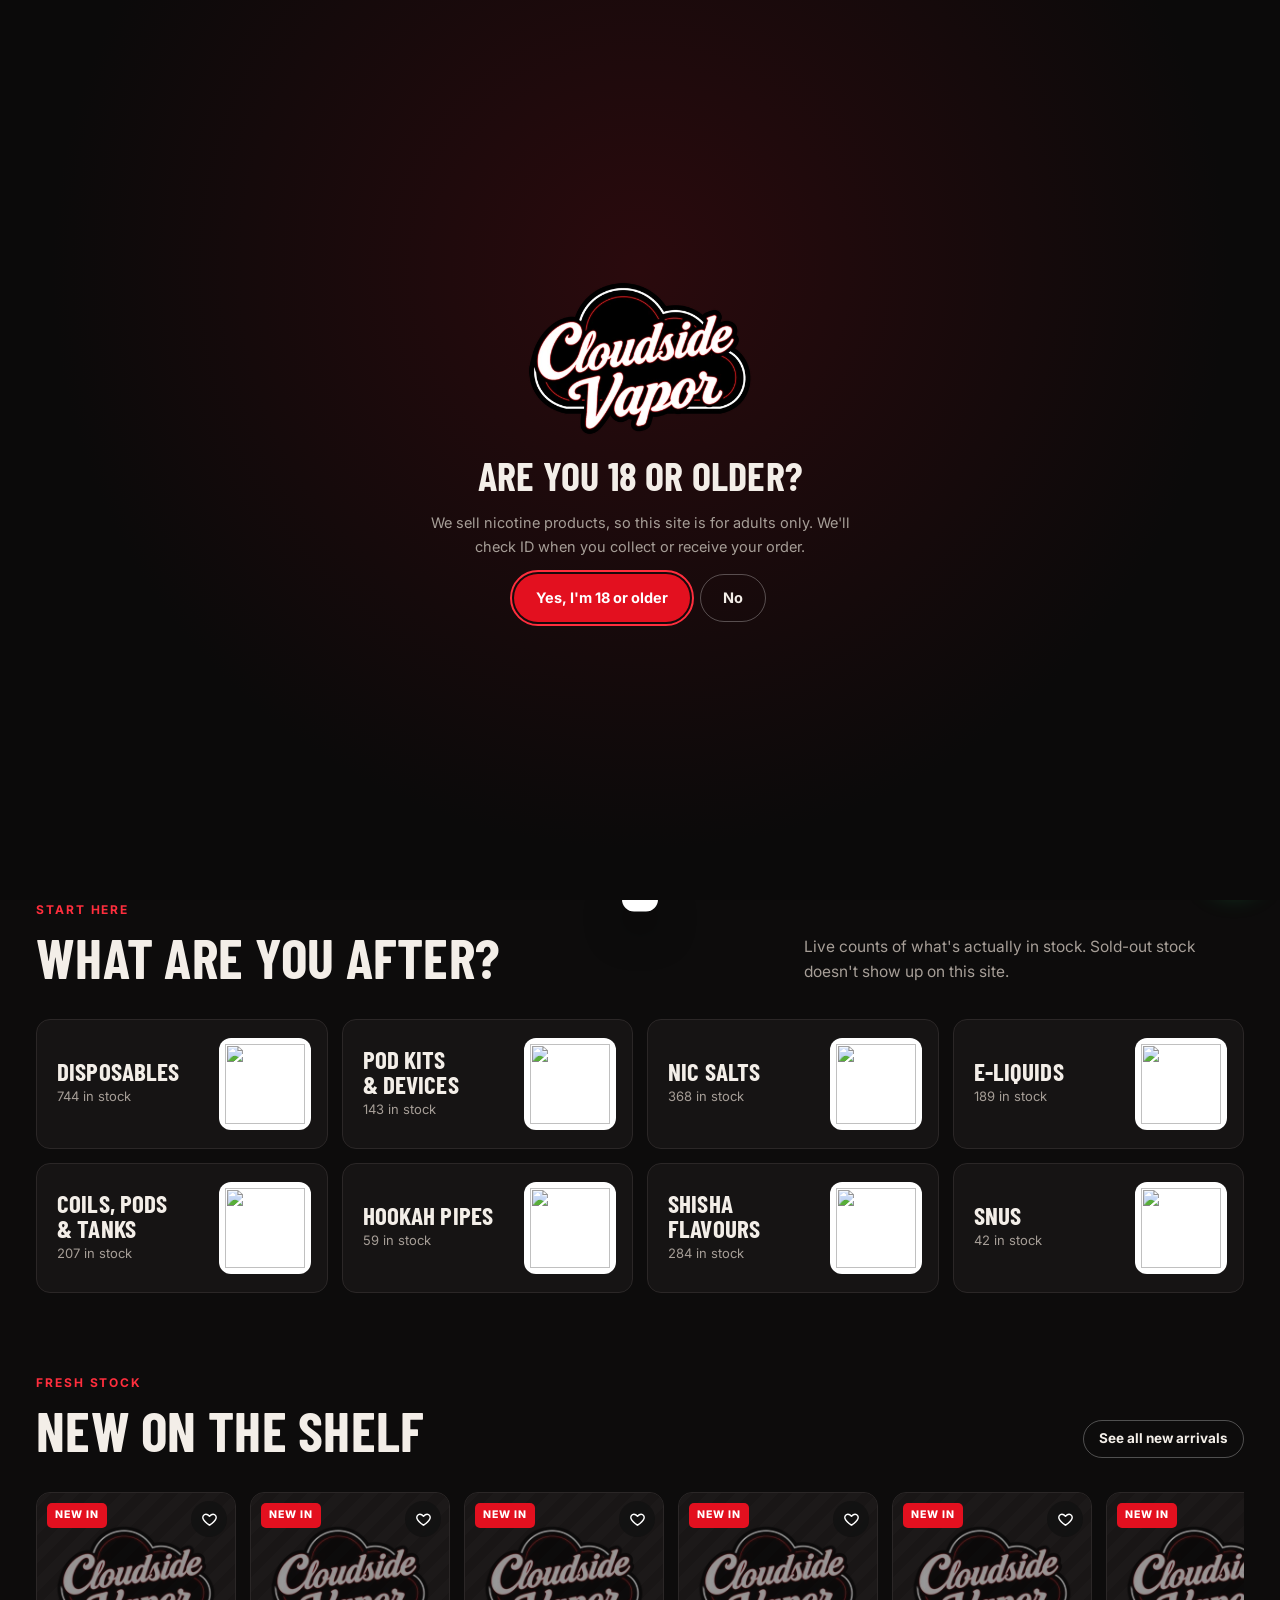
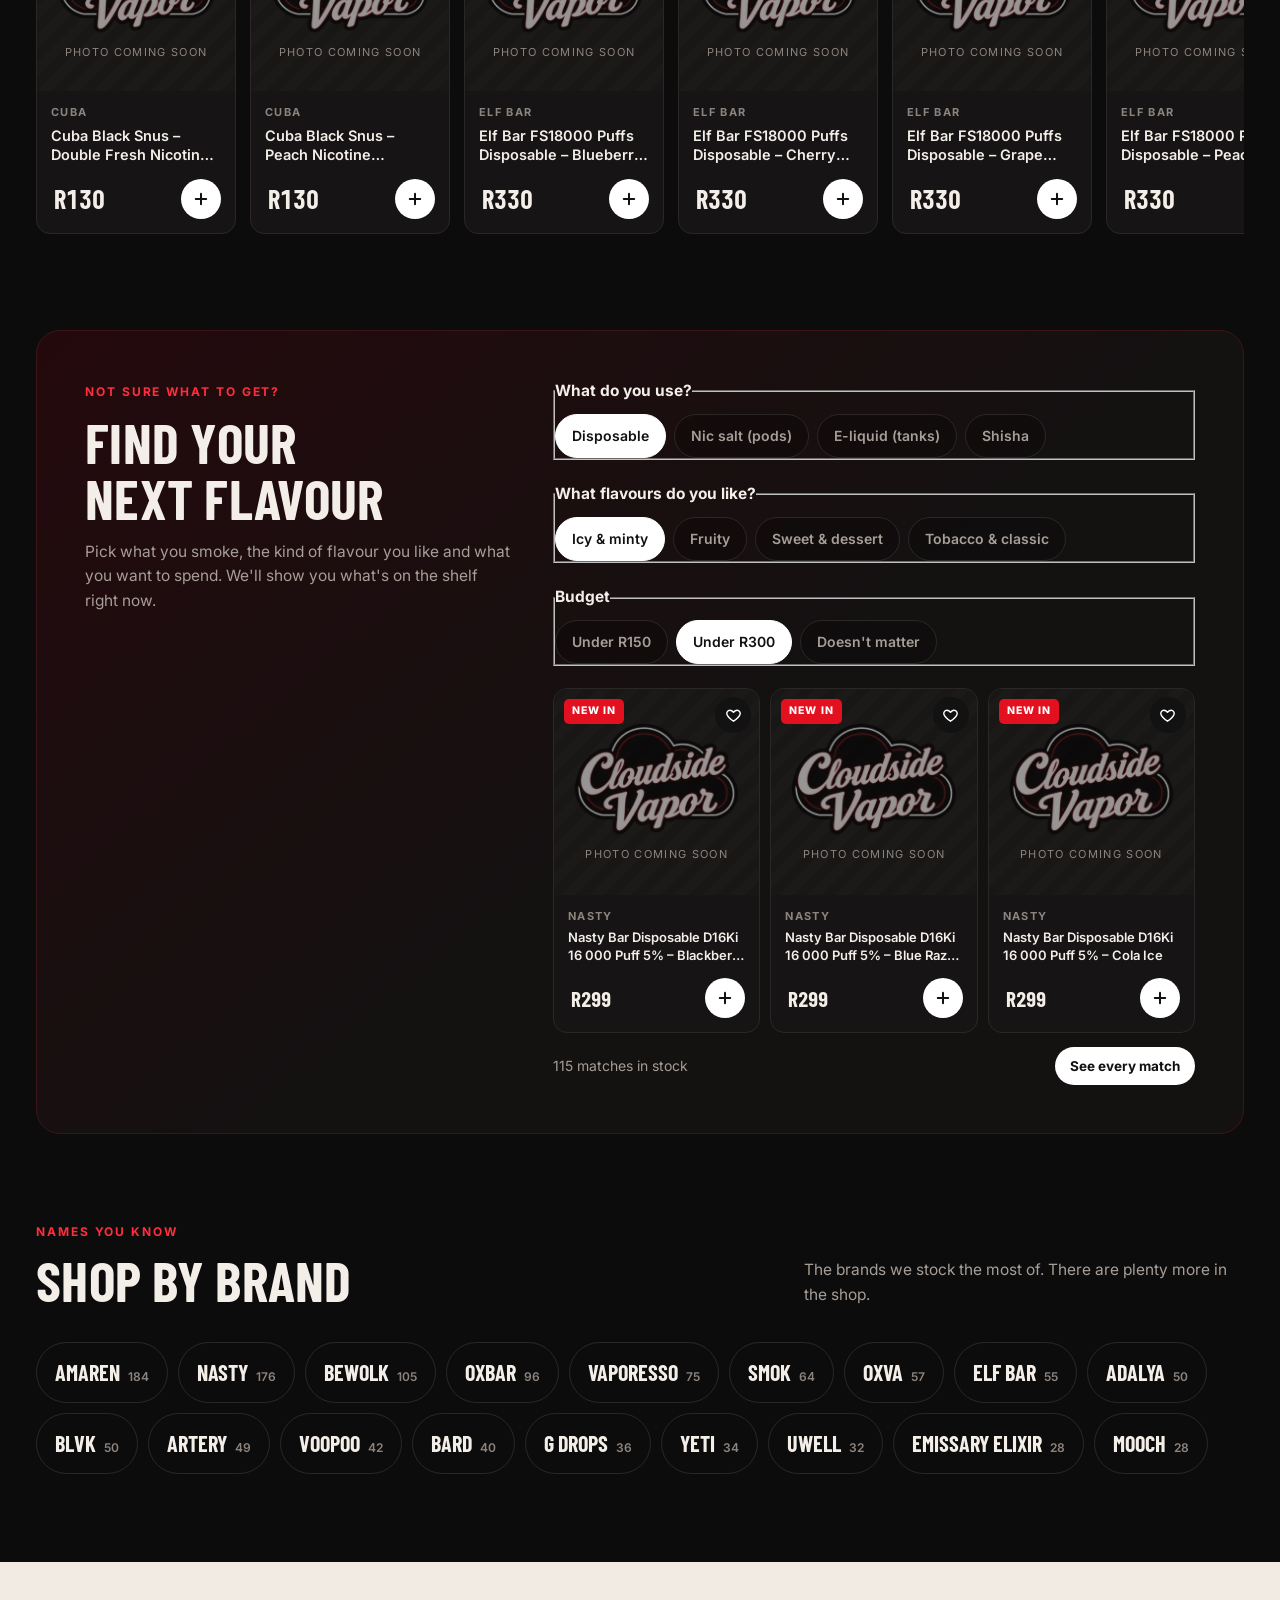
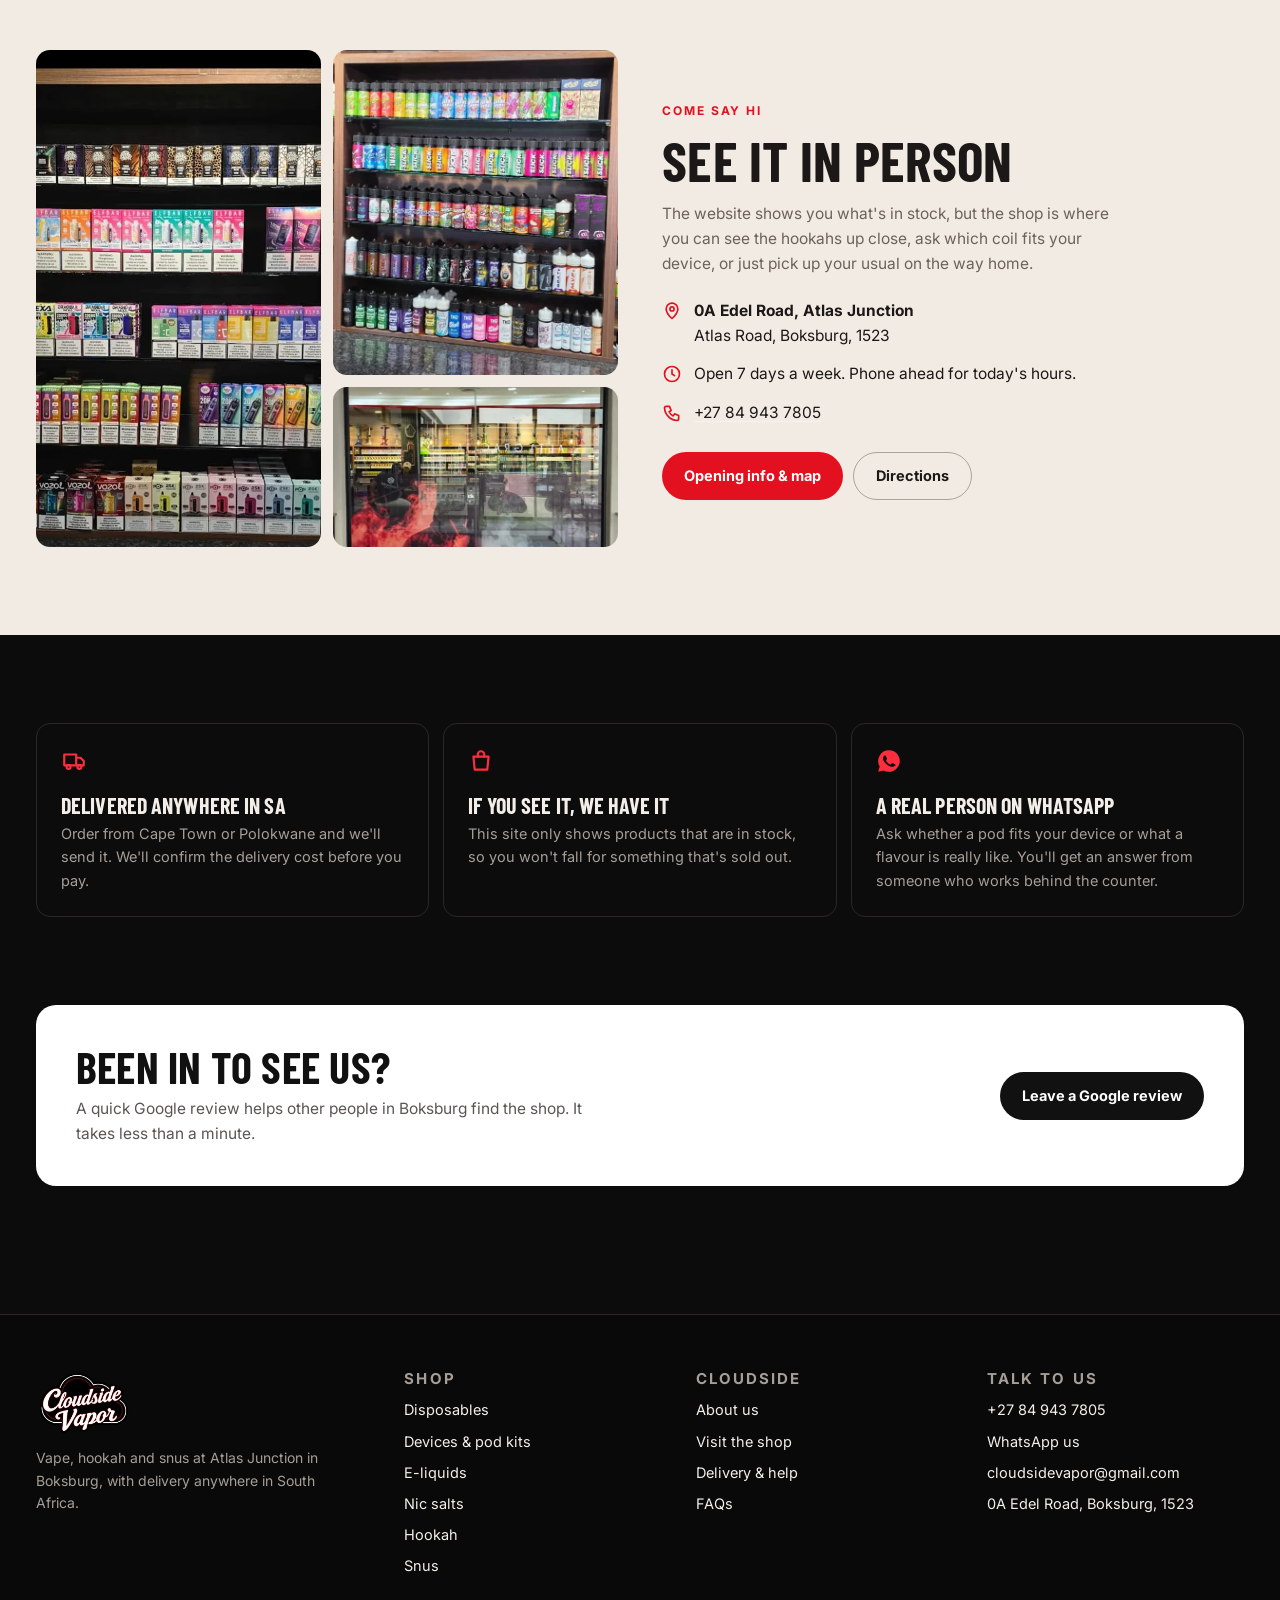
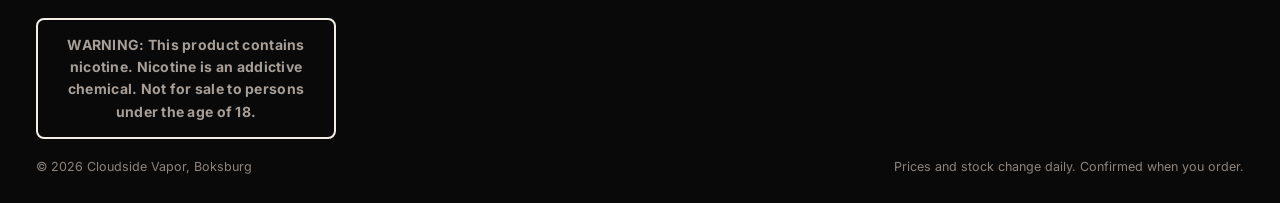
==== commit 3d943d95: "Stop layout shift from injected header; fix contrast, ARIA and heading order Co-Authored-By: Claude " ====
--- a/index.html
+++ b/index.html
@@ -92,6 +92,7 @@
 </style>
 </head>
 <body data-page="home">
+<script src="assets/site.js"></script>
 <main id="main">
 
 <section class="hero">
@@ -202,7 +203,6 @@
 </section>
 
 </main>
-<script src="assets/site.js"></script>
 <script>
 // inline icons in static markup
 $$("[data-i]").forEach((el) => (el.outerHTML = I[el.dataset.i]));
--- a/assets/site.css
+++ b/assets/site.css
@@ -1,6 +1,6 @@
 /* Cloudside Vapor — shared styles. Dark shop floor, warm paper for the "about us" moments, one red. */
 :root{
-  --bg:#0d0c0c; --panel:#161414; --panel2:#1d1a1a; --line:#2b2727; --ink:#f3eee8; --mute:#a69e97; --dim:#6f6863;
+  --bg:#0d0c0c; --panel:#161414; --panel2:#1d1a1a; --line:#2b2727; --ink:#f3eee8; --mute:#a69e97; --dim:#8c847e;
   --red:#e3101f; --red-hi:#ff2e3d; --red-soft:rgba(227,16,31,.14);
   --paper:#f1ebe3; --paper-ink:#1c1817; --paper-mute:#6b625c; --paper-line:#ddd3c8;
   --ok:#2fbf71; --warn:#e8a33a;
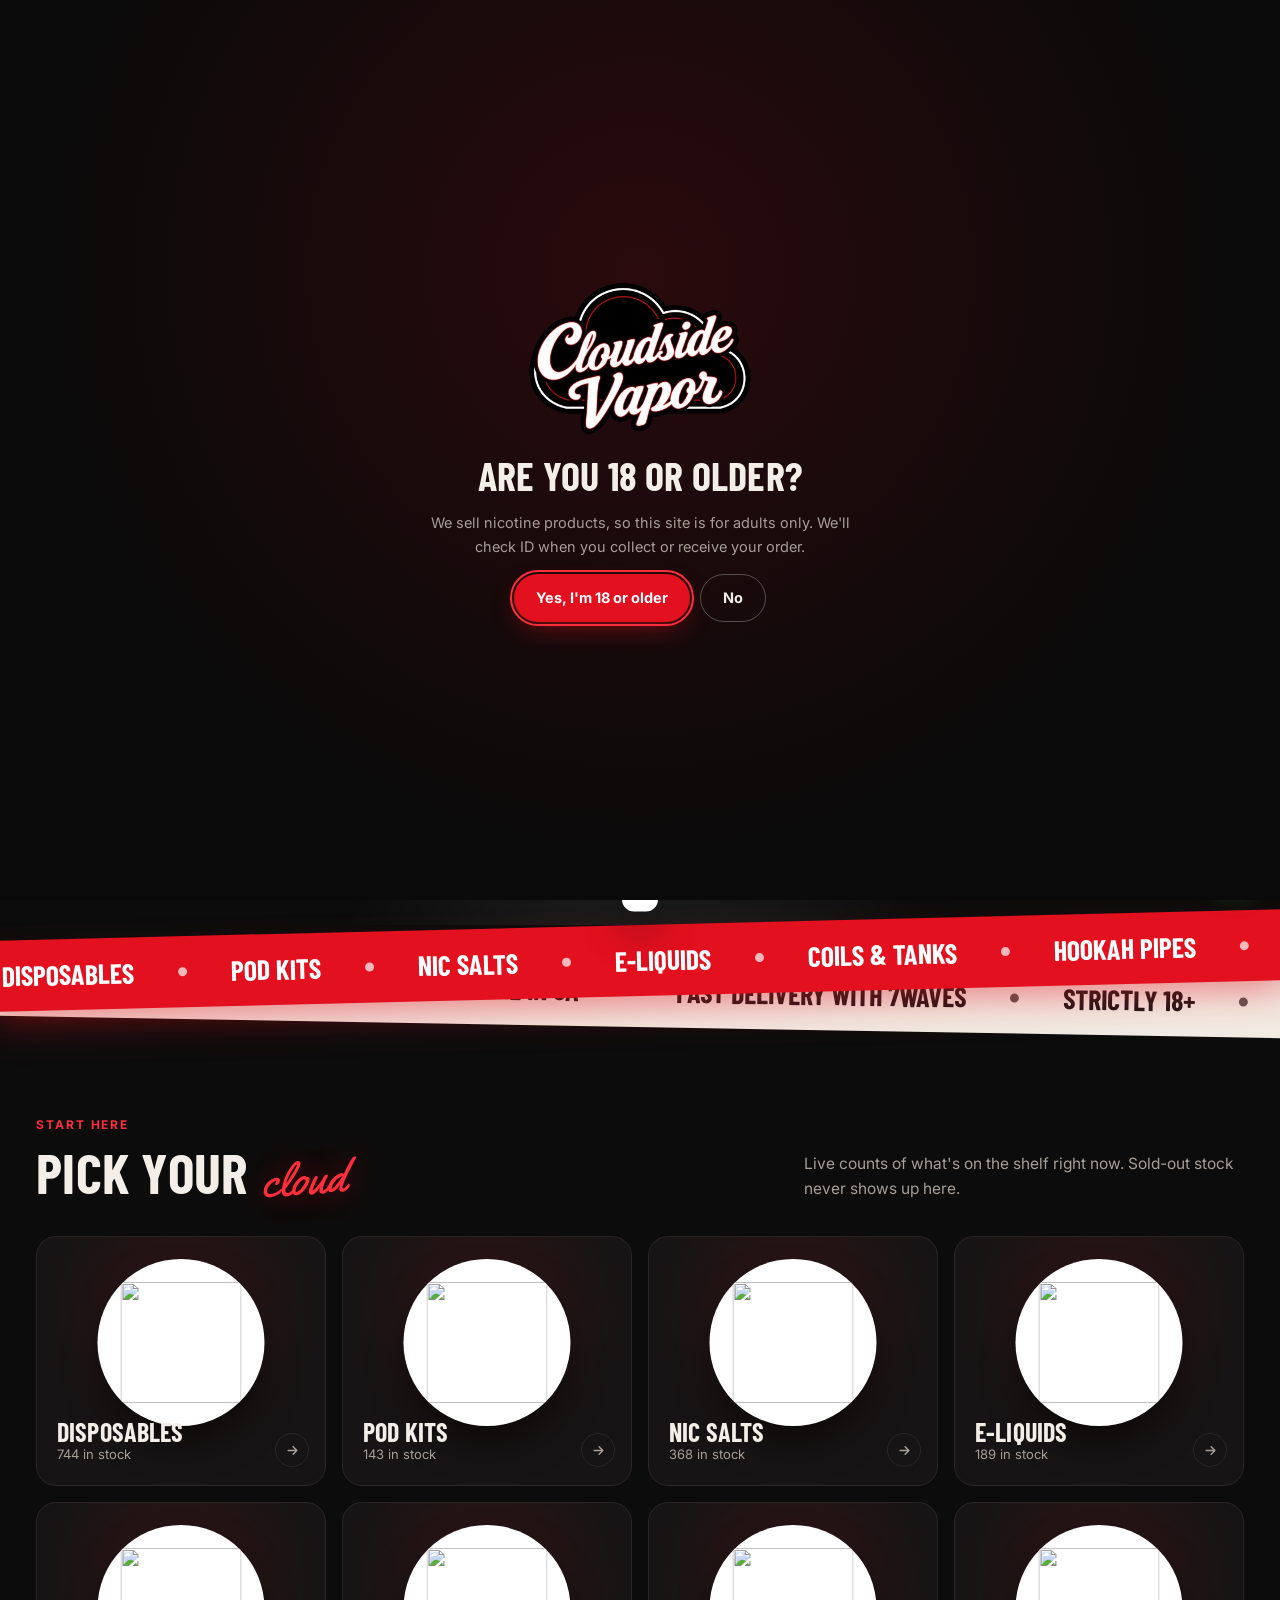
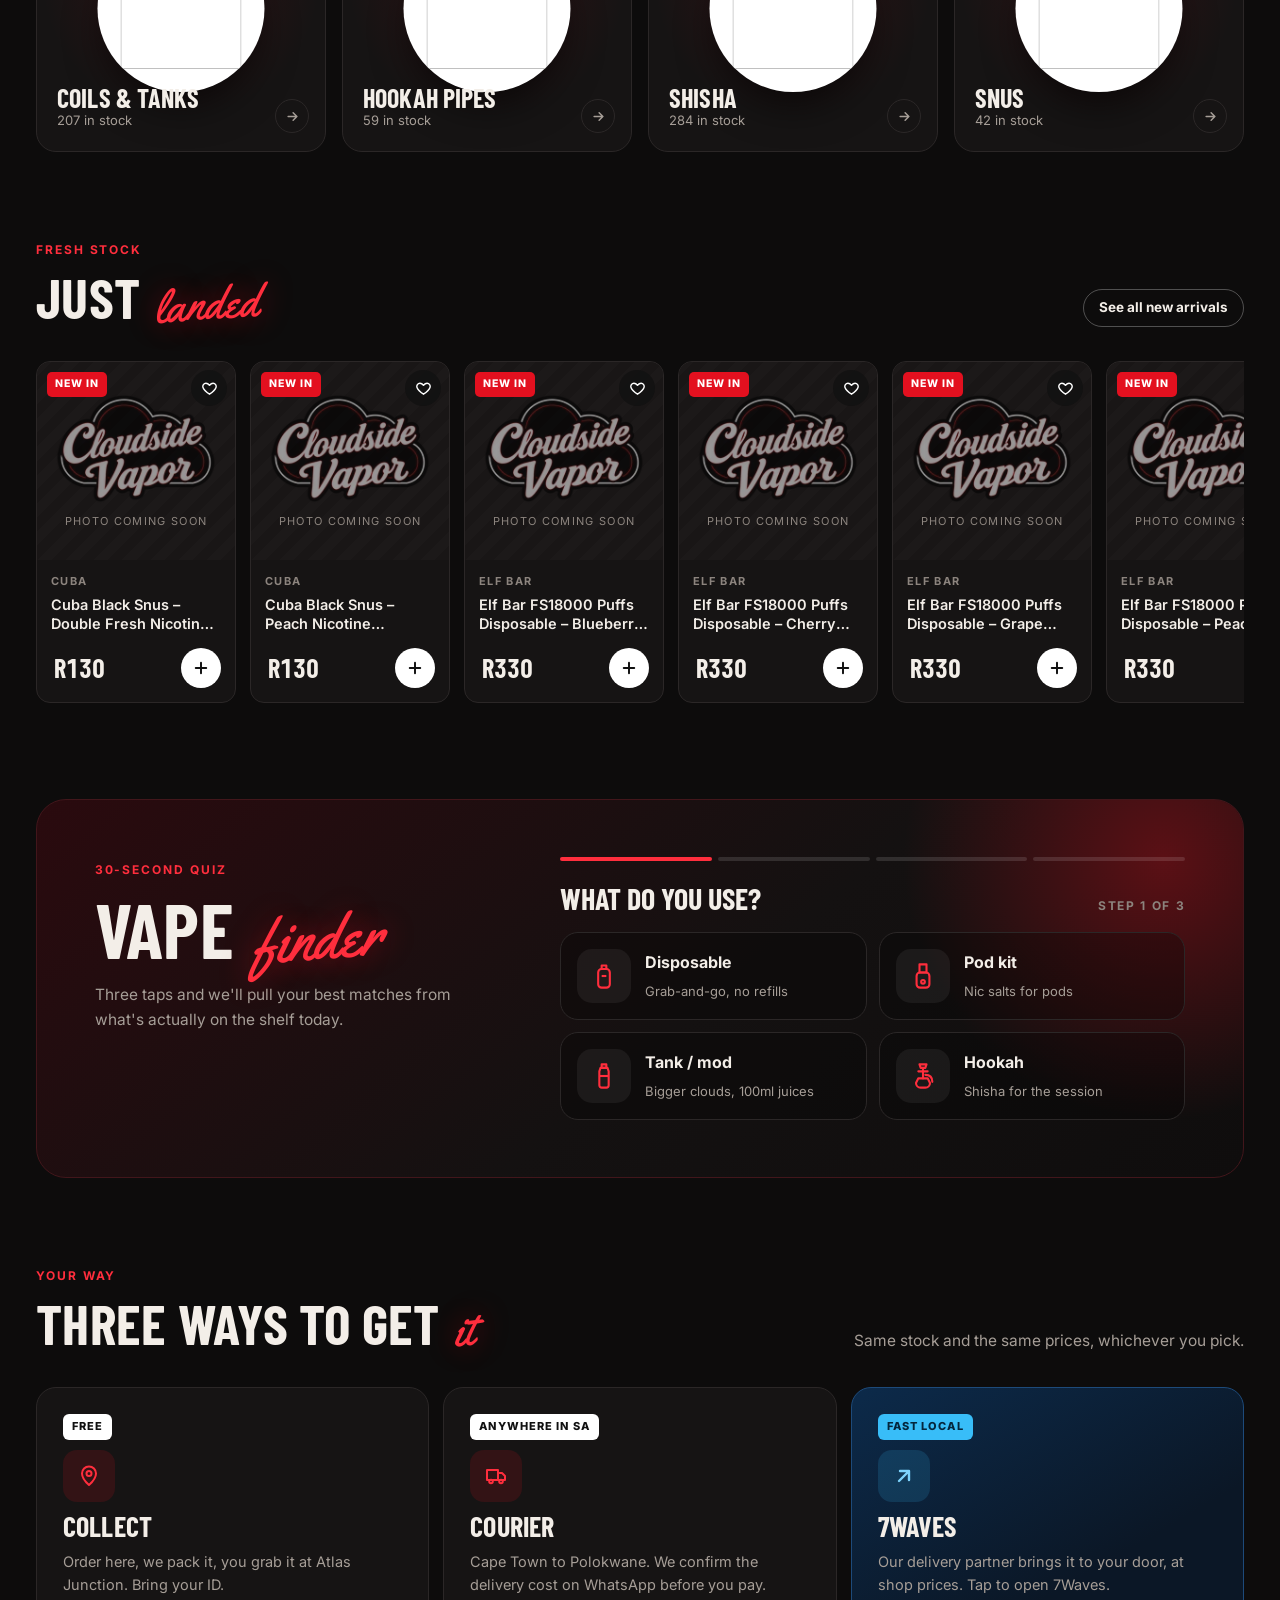
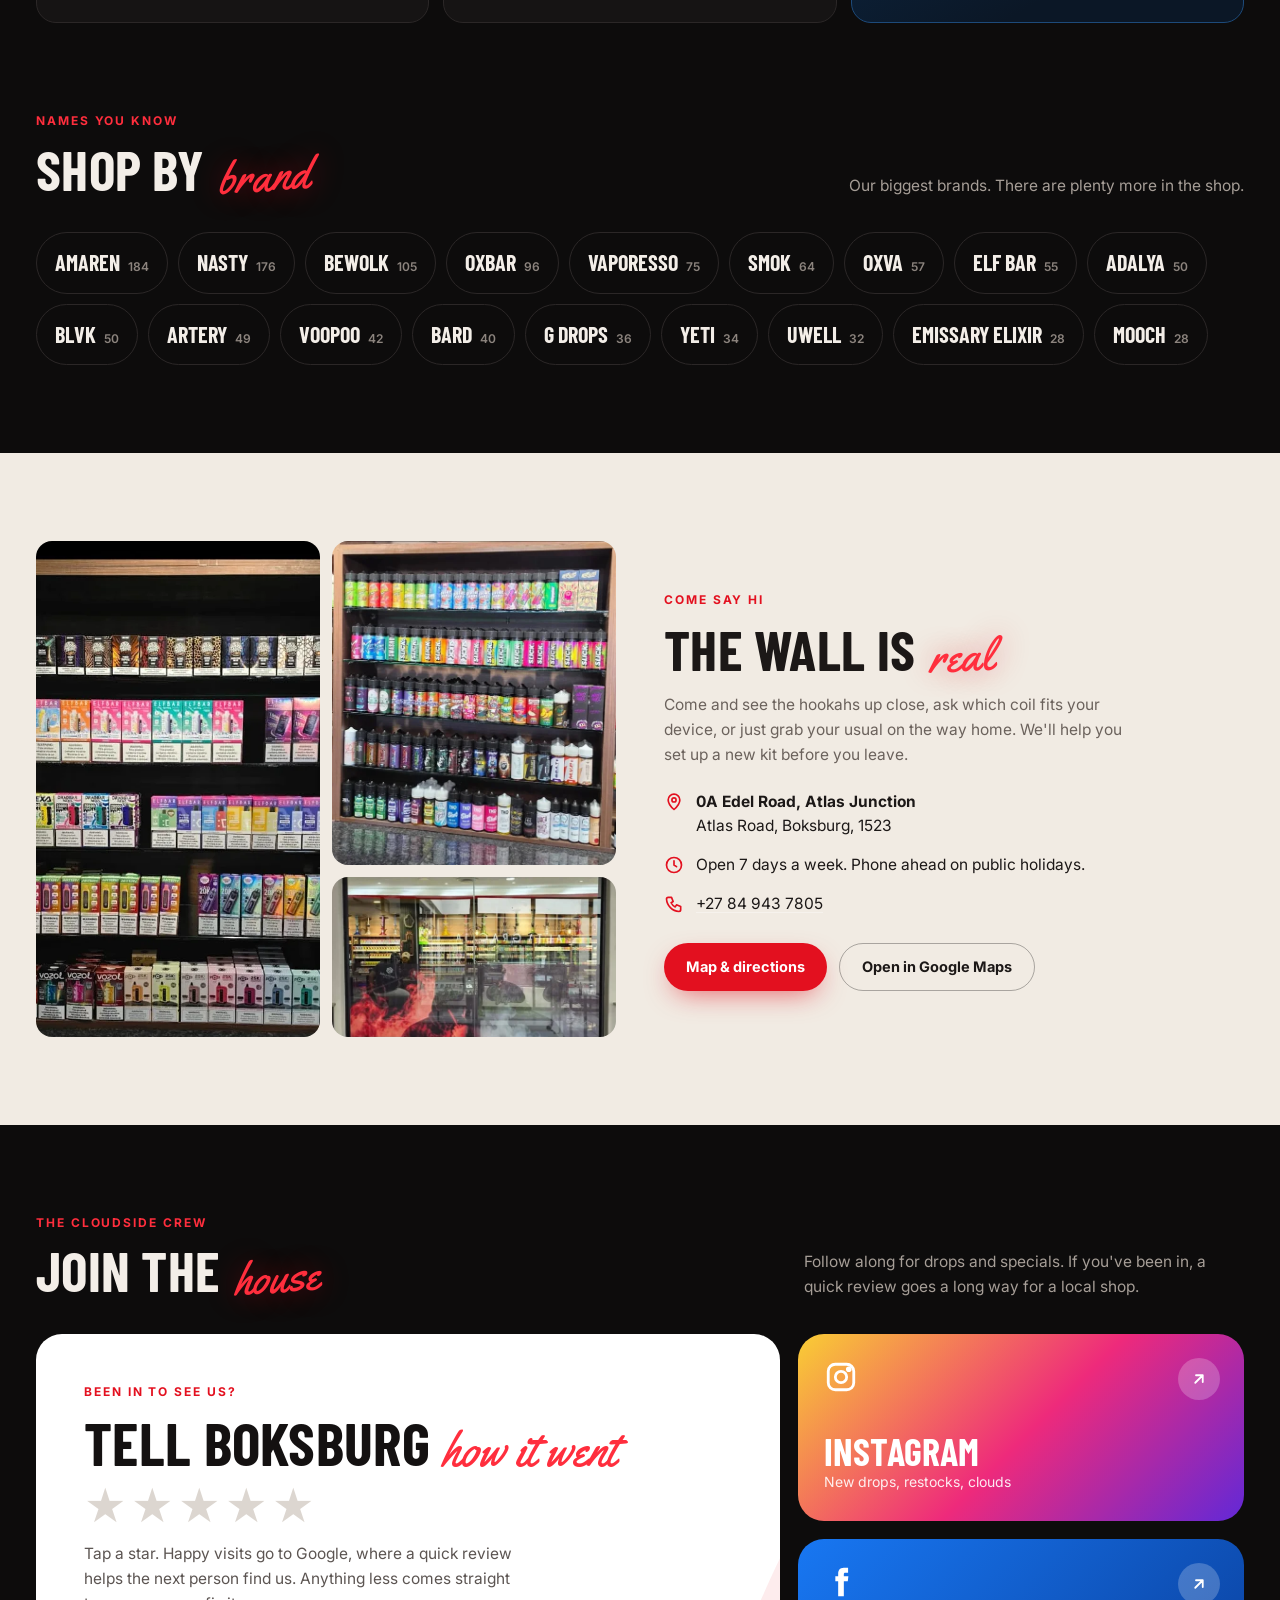
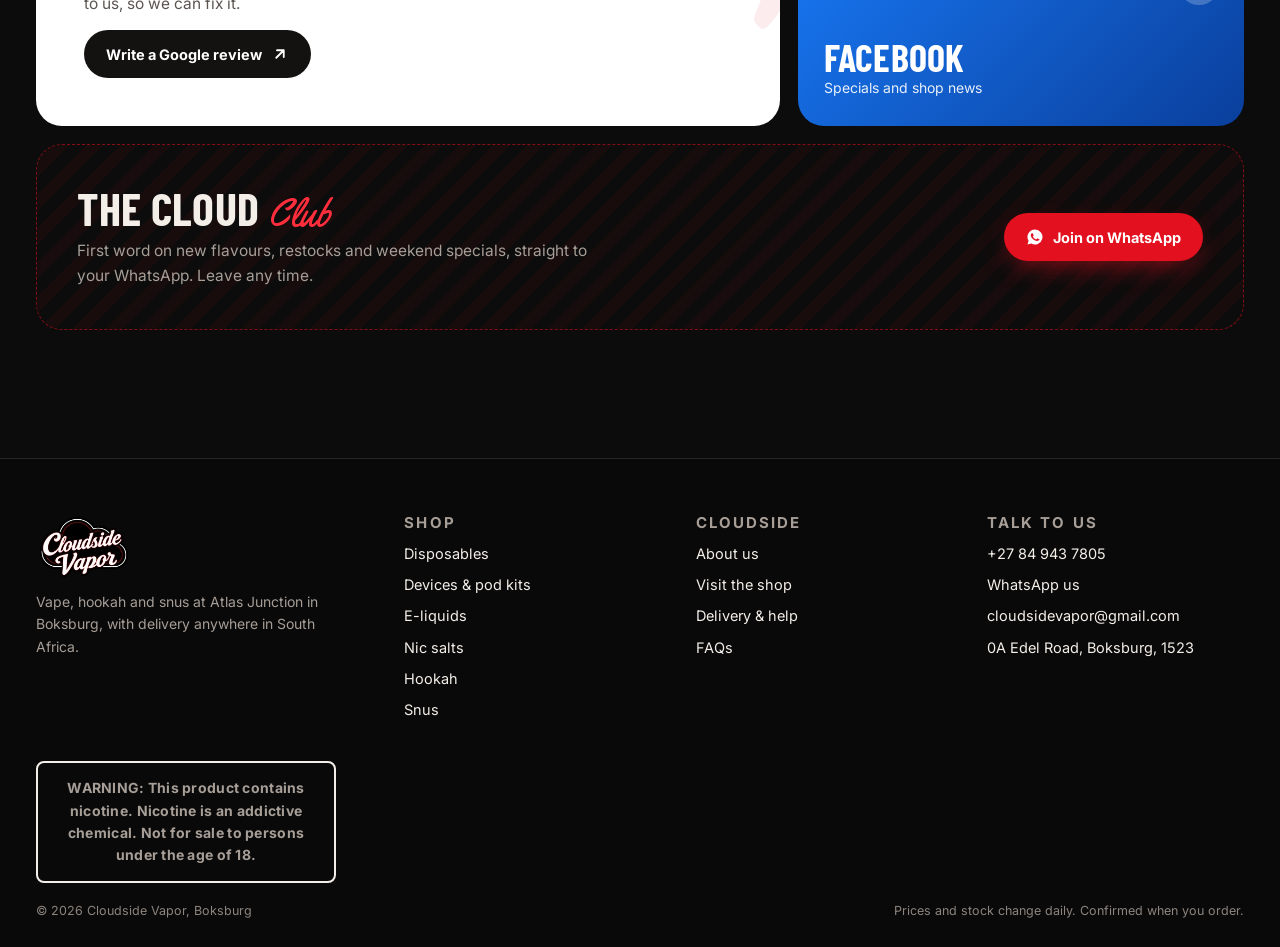
==== commit 7fccd7ac: "Bolder look, vape finder quiz, reviews and socials, 7Waves delivery Smoke hero, marquee bands, scrip" ====
--- a/index.html
+++ b/index.html
@@ -4,90 +4,108 @@
 <meta charset="utf-8">
 <meta name="viewport" content="width=device-width, initial-scale=1, viewport-fit=cover">
 <title>Cloudside Vapor · Vape & Hookah Shop in Boksburg</title>
-<meta name="description" content="Cloudside Vapor at Atlas Junction, Boksburg: over 2,000 vapes, e-liquids, nic salts, hookah pipes, shisha and snus in stock. Order on WhatsApp, collect in store or get it delivered anywhere in South Africa.">
+<meta name="description" content="Cloudside Vapor at Atlas Junction, Boksburg: over 2,000 vapes, e-liquids, nic salts, hookah pipes, shisha and snus in stock. Collect, courier anywhere in South Africa, or fast delivery with 7Waves.">
 <meta name="robots" content="noindex, nofollow">
 <meta name="theme-color" content="#0d0c0c">
 <link rel="icon" href="assets/img/icon.png">
 <link rel="preconnect" href="https://fonts.googleapis.com"><link rel="preconnect" href="https://fonts.gstatic.com" crossorigin>
-<link rel="stylesheet" href="https://fonts.googleapis.com/css2?family=Barlow+Condensed:wght@600;700&family=Inter:wght@400;500;600;700&display=swap" media="print" onload="this.media='all'">
+<link rel="stylesheet" href="https://fonts.googleapis.com/css2?family=Barlow+Condensed:wght@600;700&family=Inter:wght@400;500;600;700&family=Yellowtail&display=swap" media="print" onload="this.media='all'">
 <link rel="preload" as="image" href="assets/img/shopfront.webp">
 <link rel="stylesheet" href="assets/site.css">
 <style>
-.hero{position:relative;overflow:hidden;border-bottom:1px solid var(--line)}
-.hero-in{display:grid;grid-template-columns:1.05fr .95fr;gap:48px;align-items:center;padding-block:56px 64px}
-.hero h1 em{font-style:normal;color:var(--red-hi)}
-.hero .lead{font-size:clamp(16px,1.6vw,18.5px);color:var(--mute);max-width:520px;margin:20px 0 28px}
+.hero{position:relative;overflow:hidden;background:radial-gradient(ellipse 70% 60% at 75% 40%,rgba(227,16,31,.16),transparent 70%),var(--bg)}
+.hero-in{position:relative;z-index:1;display:grid;grid-template-columns:1.1fr .9fr;gap:56px;align-items:center;padding-block:64px 96px}
+.hero h1{font-size:clamp(52px,8.4vw,112px);line-height:.9;margin-top:16px}
+.hero h1 .script{font-size:.9em}
+.hero .lead{font-size:clamp(16px,1.6vw,18.5px);color:var(--mute);max-width:540px;margin:24px 0 30px}
 .hero .lead b{color:var(--ink);font-weight:600}
-.hero .ctas{display:flex;gap:12px;flex-wrap:wrap}
-.facts{display:flex;gap:10px 28px;flex-wrap:wrap;margin-top:34px;padding-top:22px;border-top:1px solid var(--line);font-size:14px;color:var(--mute)}
-.facts b{display:block;font-family:var(--head);font-size:32px;line-height:1;color:var(--ink);font-variant-numeric:tabular-nums}
-.shopshot{position:relative;border-radius:18px;overflow:hidden;box-shadow:0 40px 80px -30px rgba(227,16,31,.35);transform:rotate(1.2deg)}
-.shopshot img{width:100%;aspect-ratio:600/583;object-fit:cover}
-.shopshot figcaption{position:absolute;left:12px;bottom:12px;background:rgba(10,9,9,.82);backdrop-filter:blur(6px);padding:8px 12px;border-radius:9px;font-size:13px;display:flex;gap:8px;align-items:center}
-.shopshot figcaption svg{width:16px;color:var(--red-hi)}
-.haze{position:absolute;inset:-20% -10% auto auto;width:60%;height:120%;background:radial-gradient(closest-side,rgba(227,16,31,.22),transparent);filter:blur(30px);pointer-events:none}
-
-.cats{display:grid;grid-template-columns:repeat(4,1fr);gap:14px}
-.cat{position:relative;display:grid;grid-template-columns:1fr 92px;align-items:center;gap:10px;padding:18px 16px 18px 20px;border-radius:var(--r);background:var(--panel);border:1px solid var(--line);transition:border-color .25s,background .25s;min-height:118px}
-.cat:hover{border-color:var(--red);background:var(--panel2)}
-.cat h3{font-size:25px;text-transform:uppercase}
-.cat span{font-size:13px;color:var(--mute)}
-.cat .im{width:92px;height:92px;border-radius:12px;background:#fff;overflow:hidden;display:grid;place-items:center}
-.cat .im img{width:100%;height:100%;object-fit:contain;padding:6px}
+.ctas{display:flex;gap:12px;flex-wrap:wrap}
+.facts{display:flex;gap:12px 34px;flex-wrap:wrap;margin-top:40px}
+.facts div{border-left:2px solid var(--red);padding-left:14px;font-size:13px;color:var(--mute);letter-spacing:.06em;text-transform:uppercase}
+.facts b{display:block;font-family:var(--head);font-size:40px;line-height:1;color:var(--ink);letter-spacing:0;font-variant-numeric:tabular-nums}
+.frame{position:relative;max-width:520px;justify-self:center}
+.frame .ph{border-radius:22px;overflow:hidden;transform:rotate(2deg);box-shadow:0 50px 90px -30px rgba(227,16,31,.5),0 0 0 1px rgba(255,255,255,.08)}
+.frame .ph img{width:100%;aspect-ratio:600/583;object-fit:cover}
+.chipf{position:absolute;display:flex;align-items:center;gap:10px;padding:11px 15px;border-radius:14px;background:rgba(17,15,15,.9);backdrop-filter:blur(8px);border:1px solid var(--line);font-size:13.5px;box-shadow:0 18px 40px rgba(0,0,0,.45);animation:bob 6s ease-in-out infinite}
+.chipf b{font-family:var(--head);font-size:24px;line-height:1}
+.chipf svg{width:20px;height:20px;color:var(--red-hi)}
+.chipf.a{left:-28px;top:16%}
+.chipf.b{right:-18px;bottom:12%;animation-delay:-3s}
+.sticker{position:absolute;right:-26px;top:-30px;width:132px;transform:rotate(10deg);filter:drop-shadow(0 14px 22px rgba(0,0,0,.6));animation:bob 7s ease-in-out infinite;animation-delay:-1.5s}
+@keyframes bob{0%,100%{translate:0 0}50%{translate:0 -10px}}
+
+.cats{display:grid;grid-template-columns:repeat(4,1fr);gap:16px}
+.cat{position:relative;overflow:hidden;border-radius:20px;background:var(--panel);border:1px solid var(--line);padding:20px;min-height:250px;display:flex;flex-direction:column;justify-content:flex-end;transition:border-color .3s,transform .2s;transform-style:preserve-3d}
+.cat::before{content:"";position:absolute;inset:0;background:radial-gradient(circle at 50% 30%,rgba(227,16,31,.22),transparent 62%);opacity:.6;transition:opacity .3s}
+.cat:hover{border-color:var(--red)}
+.cat:hover::before{opacity:1}
+.cat .im{position:absolute;left:50%;top:22px;width:58%;aspect-ratio:1;translate:-50% 0;border-radius:50%;background:#fff;overflow:hidden;box-shadow:0 20px 40px -10px rgba(0,0,0,.7);transition:transform .5s var(--ease)}
+.cat:hover .im{transform:scale(1.07) rotate(-4deg)}
+.cat .im img{width:100%;height:100%;object-fit:contain;padding:14%}
+.cat h3{position:relative;font-size:26px;text-transform:uppercase;line-height:.95}
+.cat span{position:relative;font-size:13px;color:var(--mute)}
+.cat .arr{position:absolute;right:16px;bottom:18px;width:34px;height:34px;border-radius:50%;border:1px solid var(--line);display:grid;place-items:center;transition:all .3s var(--ease)}
+.cat .arr svg{width:15px;height:15px}
+.cat:hover .arr{background:var(--red);border-color:var(--red);transform:rotate(-45deg)}
+
+/* vape finder */
+.finder{position:relative;overflow:hidden;border-radius:30px;padding:clamp(24px,4.5vw,60px);background:linear-gradient(140deg,#2a0a0e 0%,#141111 55%,#0f0d0d);border:1px solid #42161b;display:grid;grid-template-columns:.8fr 1.2fr;gap:48px}
+.finder::after{content:"";position:absolute;width:520px;height:520px;right:-180px;top:-200px;border-radius:50%;background:radial-gradient(closest-side,rgba(227,16,31,.35),transparent);pointer-events:none}
+.finder>*{position:relative;z-index:1}
+.finder h2{font-size:clamp(46px,6vw,78px);line-height:.9;margin:12px 0 16px}
+.finder .side p{color:var(--mute);max-width:360px}
+.picked{display:flex;flex-wrap:wrap;gap:6px;margin-top:22px}
+.picked span{font-size:12.5px;font-weight:600;padding:6px 11px;border-radius:999px;background:rgba(255,255,255,.07);border:1px solid var(--line)}
+.prog{display:flex;gap:6px;margin-bottom:22px}
+.prog i{flex:1;height:4px;border-radius:2px;background:rgba(255,255,255,.12);transition:background .4s}
+.prog i.on{background:var(--red-hi)}
+.stepq{display:flex;justify-content:space-between;align-items:baseline;gap:10px;margin-bottom:16px}
+.stepq p{font-family:var(--head);font-size:30px;font-weight:700;text-transform:uppercase;line-height:1}
+.stepq small{color:var(--dim);font-size:12px;font-weight:700;letter-spacing:.14em;text-transform:uppercase;white-space:nowrap}
+.choices{display:grid;grid-template-columns:repeat(2,1fr);gap:12px}
+.choice{display:grid;grid-template-columns:auto 1fr;gap:4px 14px;align-items:center;text-align:left;padding:16px;border-radius:18px;background:rgba(0,0,0,.28);border:1.5px solid var(--line);transition:border-color .2s,background .2s,transform .25s var(--ease)}
+.choice:hover{border-color:var(--red-hi);background:rgba(227,16,31,.1);transform:translateY(-3px)}
+.choice .gi{grid-row:span 2;width:54px;height:54px;border-radius:15px;background:rgba(255,255,255,.06);display:grid;place-items:center;color:var(--red-hi)}
+.choice .gi svg{width:28px;height:28px}
+.choice b{font-size:16px}
+.choice small{color:var(--mute);font-size:13px}
+.anim{animation:qin .45s var(--ease)}
+@keyframes qin{from{opacity:0;transform:translateX(26px)}}
+.fres{display:grid;grid-template-columns:repeat(4,1fr);gap:10px}
+.fres .card .nm{font-size:13px}
+.fres .price{font-size:21px}
+.fres .card .bd{padding:10px}
+.ffoot{display:flex;gap:10px;flex-wrap:wrap;align-items:center;margin-top:16px}
+.back{font-size:13.5px;color:var(--mute);text-decoration:underline;margin-top:14px}
 
 .brands{display:flex;flex-wrap:wrap;gap:10px}
 .brand{display:inline-flex;align-items:baseline;gap:8px;padding:12px 18px;border-radius:999px;border:1px solid var(--line);font-family:var(--head);font-size:22px;font-weight:700;text-transform:uppercase;transition:all .2s}
 .brand small{font-family:var(--body);font-size:12px;color:var(--dim);font-weight:600}
 .brand:hover{background:#fff;color:#111;border-color:#fff}
 
-.finder{display:grid;grid-template-columns:.8fr 1.2fr;gap:40px;padding:clamp(24px,4vw,48px);border-radius:24px;background:linear-gradient(140deg,#24090c,#141111 55%);border:1px solid #3d1519}
-.finder h2{margin:10px 0 14px}
-.q{display:grid;gap:10px;margin-bottom:22px}
-.q legend{font-weight:700;margin-bottom:10px}
-.q fieldset{border:0}
-.opts{display:flex;flex-wrap:wrap;gap:8px}
-.opt{padding:10px 16px;border-radius:999px;border:1.5px solid var(--line);font-weight:600;font-size:14px;color:var(--mute);transition:all .2s;background:rgba(0,0,0,.25)}
-.opt:hover{border-color:#fff;color:var(--ink)}
-.opt[aria-pressed="true"]{background:#fff;color:#111;border-color:#fff}
-.f-res{display:grid;grid-template-columns:repeat(3,1fr);gap:10px;margin-top:6px}
-.f-res .card .nm{font-size:13px}
-.f-res .price{font-size:21px}
-.f-foot{display:flex;justify-content:space-between;align-items:center;gap:12px;flex-wrap:wrap;margin-top:14px;font-size:14px;color:var(--mute)}
-
-.visit{display:grid;grid-template-columns:1fr 1fr;gap:44px;align-items:center}
+.visit{display:grid;grid-template-columns:1fr 1fr;gap:48px;align-items:center}
 .photos{display:grid;grid-template-columns:1fr 1fr;gap:12px}
-.photos img{border-radius:14px;width:100%;height:100%;object-fit:cover}
+.photos img{border-radius:16px;width:100%;height:100%;object-fit:cover}
 .photos img:first-child{grid-row:span 2;aspect-ratio:600/795}
 .addr{display:grid;gap:14px;margin:22px 0 26px}
 .addr div{display:flex;gap:12px;align-items:flex-start}
 .addr svg{width:20px;height:20px;color:var(--red);flex:none;margin-top:2px}
 
-.why{display:grid;grid-template-columns:repeat(3,1fr);gap:14px}
-.why div{padding:24px;border-radius:var(--r);border:1px solid var(--line)}
-.why svg{width:26px;height:26px;color:var(--red-hi);margin-bottom:12px}
-.why h3{font-size:22px;text-transform:uppercase;margin-bottom:6px}
-.why p{color:var(--mute);font-size:14.5px}
-
-.review{display:flex;justify-content:space-between;align-items:center;gap:20px 40px;flex-wrap:wrap;padding:clamp(24px,4vw,40px);border-radius:20px;background:#fff;color:#111}
-.review h2{font-size:clamp(30px,4vw,44px)}
-.review p{color:#5c5552;max-width:520px;margin-top:8px}
-.review .btn{background:#111;color:#fff}
-.review .btn:hover{background:var(--red)}
-
-@media (max-width:980px){
+@media (max-width:1000px){
   .hero-in,.finder,.visit{grid-template-columns:1fr}
-  .shopshot{max-width:520px;transform:none}
+  .frame{max-width:440px;margin-top:10px}
   .cats{grid-template-columns:repeat(2,1fr)}
-  .why{grid-template-columns:1fr}
+  .fres{grid-template-columns:repeat(2,1fr)}
 }
 @media (max-width:560px){
-  .hero-in{padding-block:30px 44px;gap:30px}
-  .cats{grid-template-columns:1fr 1fr;gap:10px}
-  .cat{grid-template-columns:1fr;padding:14px}
-  .cat .im{width:100%;height:auto;aspect-ratio:1.6;order:-1}
+  .hero-in{padding-block:34px 70px;gap:34px}
+  .chipf.a{left:-6px}.chipf.b{right:-6px}
+  .sticker{width:96px;right:-8px;top:-24px}
+  .cat{min-height:210px;padding:14px}
   .cat h3{font-size:21px}
-  .f-res{grid-template-columns:repeat(2,1fr)}
-  .f-res>:nth-child(3){display:none}
+  .cat .arr{display:none}
+  .choices{grid-template-columns:1fr}
+  .stepq p{font-size:25px}
 }
 </style>
 </head>
@@ -96,68 +114,76 @@
 <main id="main">
 
 <section class="hero">
-  <div class="haze"></div>
+  <div class="smoke" aria-hidden="true"><i></i><i></i><i></i><i></i></div>
   <div class="wrap hero-in">
     <div>
-      <span class="tag">Atlas Junction · Boksburg</span>
-      <h1 style="margin-top:14px">Boksburg's <em>vape &amp; hookah</em> shop</h1>
-      <p class="lead">Over <b data-count-all>2,000</b> products on the shelf right now: disposables, pod kits, juices, nic salts, shisha pipes, flavours and snus. Come in and have a look, or order on WhatsApp and we'll <b>deliver anywhere in South Africa</b>.</p>
+      <span class="tag">Atlas Junction · Boksburg · Open 7 days</span>
+      <h1>Boksburg's home of big <span class="script">clouds</span></h1>
+      <p class="lead">Disposables, pod kits, juices, shisha and snus: <b><span data-count-all>2 277</span> products on the shelf</b> at Atlas Junction right now. Pop in, or order here and collect, get it couriered anywhere in SA, or have it at your door with <b>7Waves</b>.</p>
       <div class="ctas">
         <a class="btn btn-red" href="shop.html">Shop what's in stock <span data-i="arrow"></span></a>
-        <a class="btn btn-line" id="dir-btn" target="_blank" rel="noopener">Get directions</a>
+        <a class="btn btn-line" href="#finder">Find my flavour</a>
       </div>
       <div class="facts">
-        <div><b data-count-all>2,277</b>products in stock</div>
-        <div><b data-count-brands>159</b>brands</div>
-        <div><b>7</b>days a week</div>
+        <div><b data-count-all>2 277</b>in stock</div>
+        <div><b data-count-brands>158</b>brands</div>
+        <div><b>3</b>ways to get it</div>
       </div>
     </div>
-    <figure class="shopshot">
-      <img src="assets/img/shopfront.webp" alt="The Cloudside Vapor shopfront at Atlas Junction, with hookahs and vape shelves inside" width="600" height="583" fetchpriority="high">
-      <figcaption><span id="pin"></span> 0A Edel Road, Atlas Junction, Boksburg</figcaption>
-    </figure>
-  </div>
-</section>
-
-<section class="sec" style="padding-bottom:40px">
-  <div class="wrap">
-    <div class="sec-head"><div><span class="tag">Start here</span><h2>What are you after?</h2></div><p>Live counts of what's actually in stock. Sold-out stock doesn't show up on this site.</p></div>
+    <div class="frame">
+      <div class="ph"><img src="assets/img/shopfront.webp" alt="The Cloudside Vapor shopfront at Atlas Junction, with hookahs and vape shelves inside" width="600" height="583" fetchpriority="high"></div>
+      <img class="sticker" src="assets/img/logo-sm.webp" alt="" width="180" height="121">
+      <div class="chipf a"><span data-i="bag"></span><div><b data-count-all>2 277</b><br>in stock today</div></div>
+      <div class="chipf b"><span data-i="truck"></span><div><b>SA-wide</b><br>courier &amp; 7Waves</div></div>
+    </div>
+  </div>
+</section>
+
+<div class="marquee" data-marquee="Disposables|Pod kits|Nic salts|E-liquids|Coils & tanks|Hookah pipes|Shisha|Snus" aria-hidden="true"></div>
+<div class="marquee alt" data-marquee="Collect in Boksburg|Courier anywhere in SA|Fast delivery with 7Waves|Strictly 18+|New stock weekly" aria-hidden="true"></div>
+
+<section class="sec" style="padding-bottom:48px">
+  <div class="wrap">
+    <div class="sec-head"><div><span class="tag">Start here</span><h2>Pick your <span class="script">cloud</span></h2></div><p>Live counts of what's on the shelf right now. Sold-out stock never shows up here.</p></div>
     <div class="cats" id="cats"></div>
   </div>
 </section>
 
 <section class="sec" style="padding-top:40px">
   <div class="wrap">
-    <div class="sec-head"><div><span class="tag">Fresh stock</span><h2>New on the shelf</h2></div><a class="btn btn-line btn-sm" href="shop.html?new=1">See all new arrivals</a></div>
+    <div class="sec-head"><div><span class="tag">Fresh stock</span><h2>Just <span class="script">landed</span></h2></div><a class="btn btn-line btn-sm" href="shop.html?new=1">See all new arrivals</a></div>
     <div class="rail" id="new"></div>
   </div>
 </section>
 
+<section class="sec" style="padding-top:0" id="finder">
+  <div class="wrap">
+    <div class="finder rv">
+      <div class="side">
+        <span class="tag">30-second quiz</span>
+        <h2>Vape <span class="script">finder</span></h2>
+        <p>Three taps and we'll pull your best matches from what's actually on the shelf today.</p>
+        <div class="picked" id="picked"></div>
+      </div>
+      <div id="quiz" aria-live="polite"></div>
+    </div>
+  </div>
+</section>
+
 <section class="sec" style="padding-top:0">
   <div class="wrap">
-    <div class="finder rv">
-      <div>
-        <span class="tag">Not sure what to get?</span>
-        <h2>Find your next flavour</h2>
-        <p class="muted">Pick what you smoke, the kind of flavour you like and what you want to spend. We'll show you what's on the shelf right now.</p>
-      </div>
-      <div id="finder">
-        <fieldset class="q"><legend>What do you use?</legend><div class="opts" data-q="kind">
-          <button class="opt" data-v="Disposables" aria-pressed="true">Disposable</button><button class="opt" data-v="Nic Salts" aria-pressed="false">Nic salt (pods)</button><button class="opt" data-v="E Liquids" aria-pressed="false">E-liquid (tanks)</button><button class="opt" data-v="Hookah Flavour" aria-pressed="false">Shisha</button></div></fieldset>
-        <fieldset class="q"><legend>What flavours do you like?</legend><div class="opts" data-q="flav">
-          <button class="opt" data-v="ice" aria-pressed="true">Icy &amp; minty</button><button class="opt" data-v="fruit" aria-pressed="false">Fruity</button><button class="opt" data-v="sweet" aria-pressed="false">Sweet &amp; dessert</button><button class="opt" data-v="tobacco" aria-pressed="false">Tobacco &amp; classic</button></div></fieldset>
-        <fieldset class="q"><legend>Budget</legend><div class="opts" data-q="max">
-          <button class="opt" data-v="150" aria-pressed="false">Under R150</button><button class="opt" data-v="300" aria-pressed="true">Under R300</button><button class="opt" data-v="0" aria-pressed="false">Doesn't matter</button></div></fieldset>
-        <div class="f-res" id="f-res"></div>
-        <div class="f-foot"><span id="f-count"></span><a class="btn btn-white btn-sm" id="f-all" href="shop.html">See every match</a></div>
-      </div>
+    <div class="sec-head"><div><span class="tag">Your way</span><h2>Three ways to get <span class="script">it</span></h2></div><p>Same stock and the same prices, whichever you pick.</p></div>
+    <div class="dopts">
+      <div class="dopt rv"><span class="pill">Free</span><div class="ic" data-ic="pin"></div><h3>Collect</h3><p>Order here, we pack it, you grab it at Atlas Junction. Bring your ID.</p></div>
+      <div class="dopt rv"><span class="pill">Anywhere in SA</span><div class="ic" data-ic="truck"></div><h3>Courier</h3><p>Cape Town to Polokwane. We confirm the delivery cost on WhatsApp before you pay.</p></div>
+      <a class="dopt wv rv" id="wave-card" target="_blank" rel="noopener"><span class="pill">Fast local</span><div class="ic" data-ic="out"></div><h3>7Waves</h3><p>Our delivery partner brings it to your door, at shop prices. Tap to open 7Waves.</p></a>
     </div>
   </div>
 </section>
 
 <section class="sec" style="padding-top:0">
   <div class="wrap">
-    <div class="sec-head"><div><span class="tag">Names you know</span><h2>Shop by brand</h2></div><p>The brands we stock the most of. There are plenty more in the shop.</p></div>
+    <div class="sec-head"><div><span class="tag">Names you know</span><h2>Shop by <span class="script">brand</span></h2></div><p>Our biggest brands. There are plenty more in the shop.</p></div>
     <div class="brands" id="brands"></div>
   </div>
 </section>
@@ -171,93 +197,117 @@
     </div>
     <div class="rv">
       <span class="tag">Come say hi</span>
-      <h2 style="margin-top:10px">See it in person</h2>
-      <p class="muted" style="margin-top:14px;max-width:460px">The website shows you what's in stock, but the shop is where you can see the hookahs up close, ask which coil fits your device, or just pick up your usual on the way home.</p>
+      <h2 style="margin-top:10px">The wall is <span class="script">real</span></h2>
+      <p class="muted" style="margin-top:14px;max-width:460px">Come and see the hookahs up close, ask which coil fits your device, or just grab your usual on the way home. We'll help you set up a new kit before you leave.</p>
       <div class="addr">
         <div><span data-i="pin"></span><span><b>0A Edel Road, Atlas Junction</b><br>Atlas Road, Boksburg, 1523</span></div>
-        <div><span data-i="clock"></span><span>Open 7 days a week. Phone ahead for today's hours.</span></div>
+        <div><span data-i="clock"></span><span>Open 7 days a week. Phone ahead on public holidays.</span></div>
         <div><span data-i="phone"></span><a class="link" href="tel:+27849437805">+27 84 943 7805</a></div>
       </div>
-      <div class="ctas" style="display:flex;gap:10px;flex-wrap:wrap"><a class="btn btn-red" href="visit.html">Opening info &amp; map</a><a class="btn btn-line" id="dir-btn2" target="_blank" rel="noopener">Directions</a></div>
+      <div class="ctas"><a class="btn btn-red" href="visit.html">Map &amp; directions</a><a class="btn btn-line" id="dir-btn" target="_blank" rel="noopener">Open in Google Maps</a></div>
     </div>
   </div>
 </section>
 
 <section class="sec">
   <div class="wrap">
-    <div class="why">
-      <div class="rv"><span data-i="truck"></span><h3>Delivered anywhere in SA</h3><p>Order from Cape Town or Polokwane and we'll send it. We'll confirm the delivery cost before you pay.</p></div>
-      <div class="rv"><span data-i="bag"></span><h3>If you see it, we have it</h3><p>This site only shows products that are in stock, so you won't fall for something that's sold out.</p></div>
-      <div class="rv"><span data-i="wa"></span><h3>A real person on WhatsApp</h3><p>Ask whether a pod fits your device or what a flavour is really like. You'll get an answer from someone who works behind the counter.</p></div>
-    </div>
-  </div>
-</section>
-
-<section class="sec" style="padding-top:0">
-  <div class="wrap">
-    <div class="review rv">
-      <div><h2>Been in to see us?</h2><p>A quick Google review helps other people in Boksburg find the shop. It takes less than a minute.</p></div>
-      <a class="btn" id="review-btn" target="_blank" rel="noopener">Leave a Google review</a>
-    </div>
+    <div class="sec-head"><div><span class="tag">The Cloudside crew</span><h2>Join the <span class="script">house</span></h2></div><p>Follow along for drops and specials. If you've been in, a quick review goes a long way for a local shop.</p></div>
+    <div data-community></div>
   </div>
 </section>
 
 </main>
 <script>
-// inline icons in static markup
 $$("[data-i]").forEach((el) => (el.outerHTML = I[el.dataset.i]));
-$("#pin").outerHTML = I.pin;
-["#dir-btn", "#dir-btn2"].forEach((s) => ($(s).href = mapsLink));
-$("#review-btn").href = "https://www.google.com/search?q=" + encodeURIComponent("Cloudside Vapor Atlas Junction Boksburg reviews");
-
+$$("[data-ic]").forEach((el) => (el.innerHTML = I[el.dataset.ic]));
+$("#dir-btn").href = mapsLink;
+$("#wave-card").href = waveLink();
+
+const fmt = (n) => n.toLocaleString("en-ZA").replace(/ /g, " ");
 const TILES = [
   ["Disposables", "s=Disposables", (p) => p.s === "Disposables"],
-  ["Pod kits & devices", "s=Devices", (p) => p.s === "Devices"],
+  ["Pod kits", "s=Devices", (p) => p.s === "Devices"],
   ["Nic salts", "s=Nic+Salts", (p) => p.s === "Nic Salts"],
   ["E-liquids", "s=E+Liquids", (p) => p.s === "E Liquids"],
-  ["Coils, pods & tanks", "s=Coils%2C+Pods+%26+Tanks", (p) => p.s === "Coils, Pods & Tanks"],
+  ["Coils & tanks", "s=Coils%2C+Pods+%26+Tanks", (p) => p.s === "Coils, Pods & Tanks"],
   ["Hookah pipes", "s=Hookah+Pipes", (p) => p.s === "Hookah Pipes"],
-  ["Shisha flavours", "s=Hookah+Flavour", (p) => p.s === "Hookah Flavour"],
+  ["Shisha", "s=Hookah+Flavour", (p) => p.s === "Hookah Flavour"],
   ["Snus", "c=snus", (p) => p.c === "snus"]
 ];
 
+/* vape finder */
+const G = {
+  disp: '<svg viewBox="0 0 24 24" fill="none" stroke="currentColor" stroke-width="1.8" stroke-linejoin="round"><rect x="7" y="6" width="10" height="16" rx="3"/><path d="M10 6V3h4v3"/><path d="M10 12h4"/></svg>',
+  pod: '<svg viewBox="0 0 24 24" fill="none" stroke="currentColor" stroke-width="1.8" stroke-linejoin="round"><path d="M9 2h6v7H9z"/><rect x="6.5" y="9" width="11" height="13" rx="3"/><circle cx="12" cy="17" r="1.6"/></svg>',
+  bottle: '<svg viewBox="0 0 24 24" fill="none" stroke="currentColor" stroke-width="1.8" stroke-linejoin="round"><path d="M10 2h4v3h-4z"/><path d="M9 5h6l1 3v12a2 2 0 0 1-2 2h-4a2 2 0 0 1-2-2V8z"/><path d="M8 12h8"/></svg>',
+  hookah: '<svg viewBox="0 0 24 24" fill="none" stroke="currentColor" stroke-width="1.8" stroke-linecap="round" stroke-linejoin="round"><path d="M9 2h6l-1 3h-4z"/><path d="M12 5v9"/><path d="M8 8h8"/><path d="M8 14h8l2 4a4 4 0 0 1-4 4h-4a4 4 0 0 1-4-4z"/><path d="M14 11c4 0 6 2 6 6"/></svg>',
+  ice: '<svg viewBox="0 0 24 24" fill="none" stroke="currentColor" stroke-width="1.8" stroke-linecap="round"><path d="M12 2v20M3.5 7l17 10M20.5 7l-17 10"/><path d="m9 4 3 2 3-2M9 20l3-2 3 2"/></svg>',
+  fruit: '<svg viewBox="0 0 24 24" fill="none" stroke="currentColor" stroke-width="1.8" stroke-linecap="round" stroke-linejoin="round"><circle cx="7.5" cy="16" r="4"/><circle cx="16.5" cy="17" r="4"/><path d="M7.5 12C9 7 12 4 17 3M16.5 13c-.5-4-2-7-4.5-9"/></svg>',
+  sweet: '<svg viewBox="0 0 24 24" fill="none" stroke="currentColor" stroke-width="1.8" stroke-linejoin="round"><circle cx="12" cy="12" r="4.5"/><path d="M7.5 12 3 8.5v7zM16.5 12 21 8.5v7z"/></svg>',
+  tobacco: '<svg viewBox="0 0 24 24" fill="none" stroke="currentColor" stroke-width="1.8" stroke-linecap="round" stroke-linejoin="round"><path d="M5 21c0-9 5-15 15-17-1 10-7 15-15 17z"/><path d="M5 21 14 11"/></svg>',
+  r1: '<svg viewBox="0 0 24 24"><text x="12" y="16.5" text-anchor="middle" font-family="Barlow Condensed,sans-serif" font-weight="700" font-size="12" fill="currentColor">R150</text></svg>',
+  r2: '<svg viewBox="0 0 24 24"><text x="12" y="16.5" text-anchor="middle" font-family="Barlow Condensed,sans-serif" font-weight="700" font-size="12" fill="currentColor">R300</text></svg>',
+  r3: '<svg viewBox="0 0 24 24" fill="none" stroke="currentColor" stroke-width="1.8" stroke-linecap="round"><path d="M6 12c0-3 4-3 6 0s6 3 6 0-4-3-6 0-6 3-6 0z"/></svg>'
+};
+const STEPS = [
+  { k: "kind", q: "What do you use?", o: [["Disposables", "disp", "Disposable", "Grab-and-go, no refills"], ["Nic Salts", "pod", "Pod kit", "Nic salts for pods"], ["E Liquids", "bottle", "Tank / mod", "Bigger clouds, 100ml juices"], ["Hookah Flavour", "hookah", "Hookah", "Shisha for the session"]] },
+  { k: "flav", q: "Pick a flavour mood", o: [["ice", "ice", "Icy & minty", "That cold exhale"], ["fruit", "fruit", "Fruity", "Mango, berry, watermelon"], ["sweet", "sweet", "Sweet & dessert", "Candy, custard, soda"], ["tobacco", "tobacco", "Tobacco & classic", "Old-school and smooth"]] },
+  { k: "max", q: "What's the budget?", o: [["150", "r1", "Under R150", "Easy on the pocket"], ["300", "r2", "Under R300", "The sweet spot"], ["0", "r3", "No limit", "Show me the best"]] }
+];
+let ALL = [], ans = {}, step = 0;
+function drawQuiz() {
+  const box = $("#quiz");
+  const prog = `<div class="prog">${[0, 1, 2, 3].map((i) => `<i class="${i <= step ? "on" : ""}"></i>`).join("")}</div>`;
+  $("#picked").innerHTML = STEPS.filter((s) => ans[s.k]).map((s) => `<span>${s.o.find((o) => o[0] === ans[s.k])[2]}</span>`).join("");
+  if (step < STEPS.length) {
+    const s = STEPS[step];
+    box.innerHTML = `${prog}<div class="anim"><div class="stepq"><p>${s.q}</p><small>Step ${step + 1} of 3</small></div>
+      <div class="choices">${s.o.map(([v, g, t, d]) => `<button class="choice" data-v="${v}"><span class="gi">${G[g]}</span><b>${t}</b><small>${d}</small></button>`).join("")}</div>
+      ${step ? '<button class="back" id="qback">Back</button>' : ""}</div>`;
+    $$(".choice", box).forEach((b) => (b.onclick = () => { ans[s.k] = b.dataset.v; step++; drawQuiz(); }));
+    if (step) $("#qback").onclick = () => { step--; delete ans[STEPS[step].k]; drawQuiz(); };
+    return;
+  }
+  const re = FLAVOURS[ans.flav].re, max = +ans.max;
+  const hits = ALL.filter((p) => p.s === ans.kind && re.test(p.n) && p.p && (!max || p.p <= max))
+    .sort((a, b) => (!!b.t - !!a.t) || (b.new - a.new) || (max ? 0 : b.p - a.p));
+  // one pick per brand first, so the four results aren't all the same range
+  const seen = new Set(), top = hits.filter((p) => !seen.has(p.b) && seen.add(p.b)).concat(hits).filter((p, i, a) => a.indexOf(p) === i);
+  hits.splice(0, hits.length, ...top);
+  const link = `shop.html?s=${encodeURIComponent(ans.kind)}&f=${ans.flav}${max ? "&max=" + max : ""}`;
+  box.innerHTML = `${prog}<div class="anim"><div class="stepq"><p>${hits.length ? "Your matches" : "Nothing on the shelf"}</p><small>${hits.length ? fmt(hits.length) + " in stock" : ""}</small></div>
+    ${hits.length ? `<div class="fres">${hits.slice(0, 4).map(cardHtml).join("")}</div>
+      <div class="ffoot"><button class="btn btn-red btn-sm" data-add="${hits[0].id}">Add top pick to bag</button><a class="btn btn-white btn-sm" href="${link}">See all ${fmt(hits.length)}</a><button class="back" id="qre" style="margin:0">Start again</button></div>`
+    : `<p class="muted">Nothing matches that combo today. Try another budget, or <a class="link" target="_blank" rel="noopener" href="${wa("Hi Cloudside, do you have any " + FLAVOURS[ans.flav].label.toLowerCase() + " " + ans.kind.toLowerCase() + "?")}">ask us on WhatsApp</a>.</p><button class="back" id="qre">Start again</button>`}</div>`;
+  $("#qre").onclick = () => { ans = {}; step = 0; drawQuiz(); };
+}
+drawQuiz();
+
+/* tilt on hover (mouse only) */
+if (matchMedia("(pointer:fine)").matches && !matchMedia("(prefers-reduced-motion: reduce)").matches) {
+  document.addEventListener("pointermove", (e) => {
+    const c = e.target.closest(".cat"); if (!c) return;
+    const r = c.getBoundingClientRect(), x = (e.clientX - r.left) / r.width - .5, y = (e.clientY - r.top) / r.height - .5;
+    c.style.transform = `perspective(800px) rotateY(${x * 9}deg) rotateX(${-y * 9}deg)`;
+  });
+  document.addEventListener("pointerout", (e) => { const c = e.target.closest(".cat"); if (c && !c.contains(e.relatedTarget)) c.style.transform = ""; });
+}
+
 loadProducts().then((all) => {
-  const fmt = (n) => n.toLocaleString("en-ZA").replace(/ /g, " ");
+  ALL = all;
   $$("[data-count-all]").forEach((el) => (el.textContent = fmt(all.length)));
   const brandCounts = {};
   all.forEach((p) => p.b && (brandCounts[p.b] = (brandCounts[p.b] || 0) + 1));
   $$("[data-count-brands]").forEach((el) => (el.textContent = Object.keys(brandCounts).length));
-
   $("#cats").innerHTML = TILES.map(([name, q, fn]) => {
     const list = all.filter(fn), pic = list.find((p) => p.t);
-    return `<a class="cat" href="shop.html?${q}"><div><h3>${name}</h3><span>${fmt(list.length)} in stock</span></div>
-      <div class="im">${pic ? `<img src="${esc(pic.t)}" alt="" loading="lazy" width="92" height="92">` : ""}</div></a>`;
+    return `<a class="cat" href="shop.html?${q}"><div class="im">${pic ? `<img src="${esc(pic.t)}" alt="" loading="lazy" width="150" height="150">` : ""}</div>
+      <h3>${name}</h3><span>${fmt(list.length)} in stock</span><span class="arr">${I.arrow}</span></a>`;
   }).join("");
-
   const fresh = all.filter((p) => p.new && p.t);
-  $("#new").innerHTML = (fresh.length >= 6 ? fresh : all.filter((p) => p.t).slice(0, 12)).slice(0, 14).map(cardHtml).join("");
-
+  $("#new").innerHTML = (fresh.length >= 6 ? fresh : all.filter((p) => p.t)).slice(0, 14).map(cardHtml).join("");
   $("#brands").innerHTML = Object.entries(brandCounts).sort((a, b) => b[1] - a[1]).slice(0, 18)
     .map(([b, n]) => `<a class="brand" href="shop.html?b=${encodeURIComponent(b)}">${esc(b)}<small>${n}</small></a>`).join("");
-
-  // flavour finder
-  const pick = { kind: "Disposables", flav: "ice", max: "300" };
-  const run = () => {
-    const re = FLAVOURS[pick.flav].re, max = +pick.max;
-    const hits = all.filter((p) => p.s === pick.kind && re.test(p.n) && p.p && (!max || p.p <= max));
-    hits.sort((a, b) => (!!b.t - !!a.t) || (b.new - a.new));
-    $("#f-res").innerHTML = hits.slice(0, 3).map(cardHtml).join("") || `<p class="muted" style="grid-column:1/-1">Nothing on the shelf matches that right now. Try a different budget, or <a class="link" href="${wa("Hi Cloudside, do you have any " + FLAVOURS[pick.flav].label.toLowerCase() + " " + pick.kind.toLowerCase() + "?")}" target="_blank" rel="noopener">ask us on WhatsApp</a>.</p>`;
-    $("#f-count").textContent = hits.length ? `${hits.length} match${hits.length === 1 ? "" : "es"} in stock` : "";
-    $("#f-all").href = `shop.html?s=${encodeURIComponent(pick.kind)}&f=${pick.flav}${max ? "&max=" + max : ""}`;
-    $("#f-all").hidden = !hits.length;
-  };
-  $$("#finder .opts").forEach((g) => g.addEventListener("click", (e) => {
-    const b = e.target.closest(".opt"); if (!b) return;
-    pick[g.dataset.q] = b.dataset.v;
-    $$(".opt", g).forEach((o) => o.setAttribute("aria-pressed", o === b));
-    run();
-  }));
-  run();
 });
 </script>
 </body>
--- a/assets/site.css
+++ b/assets/site.css
@@ -10,7 +10,9 @@
 }
 *{box-sizing:border-box;margin:0;padding:0}
 html{scroll-behavior:smooth;-webkit-text-size-adjust:100%}
-body{background:var(--bg);color:var(--ink);font-family:var(--body);font-size:15.5px;line-height:1.6;overflow-x:hidden;-webkit-font-smoothing:antialiased}
+body{background:var(--bg);color:var(--ink);font-family:var(--body);font-size:15.5px;line-height:1.6;overflow-x:clip;-webkit-font-smoothing:antialiased}
+html{overflow-x:clip}
+[hidden]{display:none!important}
 body.lock{overflow:hidden}
 img{max-width:100%;display:block}
 a{color:inherit;text-decoration:none}
@@ -151,7 +153,7 @@
 .note{padding:12px 14px;border-radius:10px;background:var(--red-soft);border:1px solid rgba(227,16,31,.35);font-size:13.5px;color:var(--ink)}
 
 /* toast */
-.toast{position:fixed;left:50%;bottom:calc(22px + env(safe-area-inset-bottom,0px));z-index:150;transform:translate(-50%,140%);background:#fff;color:#111;padding:12px 18px;border-radius:999px;font-weight:600;font-size:14px;box-shadow:0 18px 40px rgba(0,0,0,.45);transition:transform .4s var(--ease);max-width:calc(100% - 32px);display:flex;gap:10px;align-items:center}
+.toast{position:fixed;left:50%;width:max-content;bottom:calc(22px + env(safe-area-inset-bottom,0px));z-index:150;transform:translate(-50%,140%);background:#fff;color:#111;padding:12px 18px;border-radius:999px;font-weight:600;font-size:14px;box-shadow:0 18px 40px rgba(0,0,0,.45);transition:transform .4s var(--ease);max-width:calc(100vw - 32px);display:flex;gap:10px;align-items:center}
 .toast.on{transform:translate(-50%,0)}
 .toast a{color:var(--red);font-weight:700;white-space:nowrap}
 
@@ -219,3 +221,77 @@
 @media (prefers-reduced-motion:reduce){
   *,*::before,*::after{animation:none!important;transition:none!important;scroll-behavior:auto!important}
 }
+
+/* ===== flair: script accents, smoke, marquee, glow ===== */
+.script{font-family:Yellowtail,"Brush Script MT",cursive;font-weight:400;text-transform:none;letter-spacing:0;color:var(--red-hi)}
+h1 .script,h2 .script{display:inline-block;font-size:.82em;transform:rotate(-4deg);margin:0 .06em;text-shadow:0 0 30px rgba(227,16,31,.45)}
+.smoke{position:absolute;inset:0;overflow:hidden;pointer-events:none;z-index:0}
+.smoke i{position:absolute;border-radius:50%;background:radial-gradient(closest-side,rgba(255,255,255,.09),rgba(255,255,255,0));will-change:transform;animation:drift 26s ease-in-out infinite}
+.smoke i:nth-child(1){width:70vmax;height:50vmax;left:-25vmax;top:10%}
+.smoke i:nth-child(2){width:60vmax;height:45vmax;right:-20vmax;top:-15%;background:radial-gradient(closest-side,rgba(227,16,31,.22),rgba(227,16,31,0));animation-duration:32s;animation-delay:-8s}
+.smoke i:nth-child(3){width:50vmax;height:40vmax;left:25%;bottom:-25vmax;animation-duration:38s;animation-delay:-16s}
+.smoke i:nth-child(4){width:35vmax;height:30vmax;right:10%;bottom:5%;background:radial-gradient(closest-side,rgba(255,80,90,.12),rgba(255,80,90,0));animation-duration:22s;animation-delay:-4s}
+@keyframes drift{0%,100%{transform:translate3d(0,0,0) scale(1)}33%{transform:translate3d(6vmax,-4vmax,0) scale(1.12)}66%{transform:translate3d(-5vmax,3vmax,0) scale(.94)}}
+.marquee{overflow:hidden;background:var(--red);color:#fff;transform:rotate(-1.4deg);margin-inline:-20px;padding-block:13px;position:relative;z-index:3;box-shadow:0 18px 40px -12px rgba(227,16,31,.55)}
+.marquee.alt{background:var(--paper);color:var(--paper-ink);transform:rotate(1deg);margin-top:-40px;z-index:2;box-shadow:none}
+.mq{display:flex;width:max-content;animation:mq 36s linear infinite}
+.marquee.alt .mq{animation-direction:reverse;animation-duration:44s}
+.mq span{font-family:var(--head);font-weight:700;font-size:28px;text-transform:uppercase;padding:0 22px;display:flex;align-items:center;gap:44px;white-space:nowrap}
+.mq span::after{content:"";width:9px;height:9px;border-radius:50%;background:currentColor;opacity:.7}
+@keyframes mq{to{transform:translateX(-50%)}}
+.btn-red{box-shadow:0 10px 28px -10px rgba(227,16,31,.7)}
+.btn-red:hover{transform:translateY(-2px);box-shadow:0 16px 36px -10px rgba(227,16,31,.8)}
+.glow-line{height:1px;background:linear-gradient(90deg,transparent,rgba(227,16,31,.7),transparent)}
+
+/* ===== community: review card, socials, club ===== */
+.comm{display:grid;grid-template-columns:1.25fr .75fr;gap:18px}
+.rev{position:relative;overflow:hidden;border-radius:26px;background:#fff;color:#141111;padding:clamp(26px,4vw,48px);display:grid;gap:14px;align-content:start}
+.rev .tag{color:var(--red)}
+.rev h3{font-family:var(--head);font-size:clamp(38px,5vw,60px);line-height:.92;text-transform:uppercase}
+.rev h3 .script{font-size:.8em}
+.rev p{color:#5c5552;max-width:440px}
+.stars{display:flex;gap:4px}
+.stars button{font-size:42px;line-height:1;color:#dcd6d0;transition:transform .2s var(--ease),color .15s}
+.stars button.on{color:#f5b301}
+.stars button:hover{transform:scale(1.18) rotate(-8deg)}
+.rev .btn{background:#141111;color:#fff;justify-self:start}
+.rev .btn:hover{background:var(--red)}
+.rev .q{position:absolute;right:-10px;bottom:-110px;font-family:Yellowtail,cursive;font-size:340px;line-height:1;color:rgba(227,16,31,.08);pointer-events:none}
+.socials{display:grid;gap:18px}
+.soc{position:relative;overflow:hidden;border-radius:26px;padding:26px;min-height:170px;display:flex;flex-direction:column;justify-content:space-between;color:#fff;transition:transform .35s var(--ease)}
+.soc:hover{transform:translateY(-5px) rotate(-.6deg)}
+.soc.ig{background:linear-gradient(135deg,#f9ce34,#ee2a7b 52%,#6228d7)}
+.soc.fb{background:linear-gradient(135deg,#1877f2,#0a3f9c)}
+.soc svg.logo-i{width:34px;height:34px}
+.soc h4{font-family:var(--head);font-size:38px;line-height:1;text-transform:uppercase}
+.soc span{font-size:14px;opacity:.9}
+.soc .go{position:absolute;top:24px;right:24px;width:42px;height:42px;border-radius:50%;background:rgba(255,255,255,.22);display:grid;place-items:center}
+.soc .go svg{width:18px;height:18px}
+.club{margin-top:18px;border-radius:26px;padding:clamp(24px,4vw,40px);border:1.5px dashed rgba(227,16,31,.55);display:flex;justify-content:space-between;align-items:center;gap:20px 30px;flex-wrap:wrap;background:repeating-linear-gradient(-45deg,rgba(227,16,31,.05) 0 12px,transparent 12px 24px)}
+.club h3{font-family:var(--head);font-size:clamp(34px,4vw,46px);text-transform:uppercase;line-height:1}
+.club h3 .script{font-size:.85em}
+.club p{color:var(--mute);margin-top:6px;max-width:520px}
+
+/* ===== delivery options ===== */
+.dopts{display:grid;grid-template-columns:repeat(3,1fr);gap:14px}
+.dopt{position:relative;border-radius:20px;padding:26px;background:var(--panel);border:1px solid var(--line);display:grid;gap:10px;align-content:start;transition:border-color .25s,transform .3s var(--ease)}
+.dopt:hover{border-color:var(--red);transform:translateY(-4px)}
+.dopt .ic{width:52px;height:52px;border-radius:14px;background:var(--red-soft);color:var(--red-hi);display:grid;place-items:center}
+.dopt .ic svg{width:24px;height:24px}
+.dopt h3{font-size:28px;text-transform:uppercase}
+.dopt p{color:var(--mute);font-size:14.5px}
+.dopt .pill{justify-self:start;font-size:11px;font-weight:800;letter-spacing:.1em;text-transform:uppercase;padding:4px 9px;border-radius:6px;background:#fff;color:#111}
+.dopt.wv{background:linear-gradient(150deg,#0c2a4a,#0b1726 70%);border-color:#1d4a7a}
+.dopt.wv .ic{background:rgba(56,189,248,.15);color:#7dd3fc}
+.dopt.wv .pill{background:#38bdf8;color:#04263d}
+.btn-wave{background:#38bdf8;color:#04263d}
+.btn-wave:hover{background:#7dd3fc}
+.wavebox{border-radius:12px;padding:14px;background:linear-gradient(150deg,#0c2a4a,#0b1726);border:1px solid #1d4a7a;display:grid;gap:10px;font-size:13.5px;color:#cfe8fb}
+.wavebox b{color:#fff;font-size:14.5px}
+.seg.three{grid-template-columns:repeat(3,1fr)}
+.seg.three button{font-size:12.5px;padding:9px 4px}
+
+@media (max-width:900px){.comm{grid-template-columns:1fr}.dopts{grid-template-columns:1fr}}
+@media (max-width:760px){.mq span{font-size:22px;gap:30px}.marquee.alt{margin-top:-34px}}
+
+.df.waves .pickup{display:none}
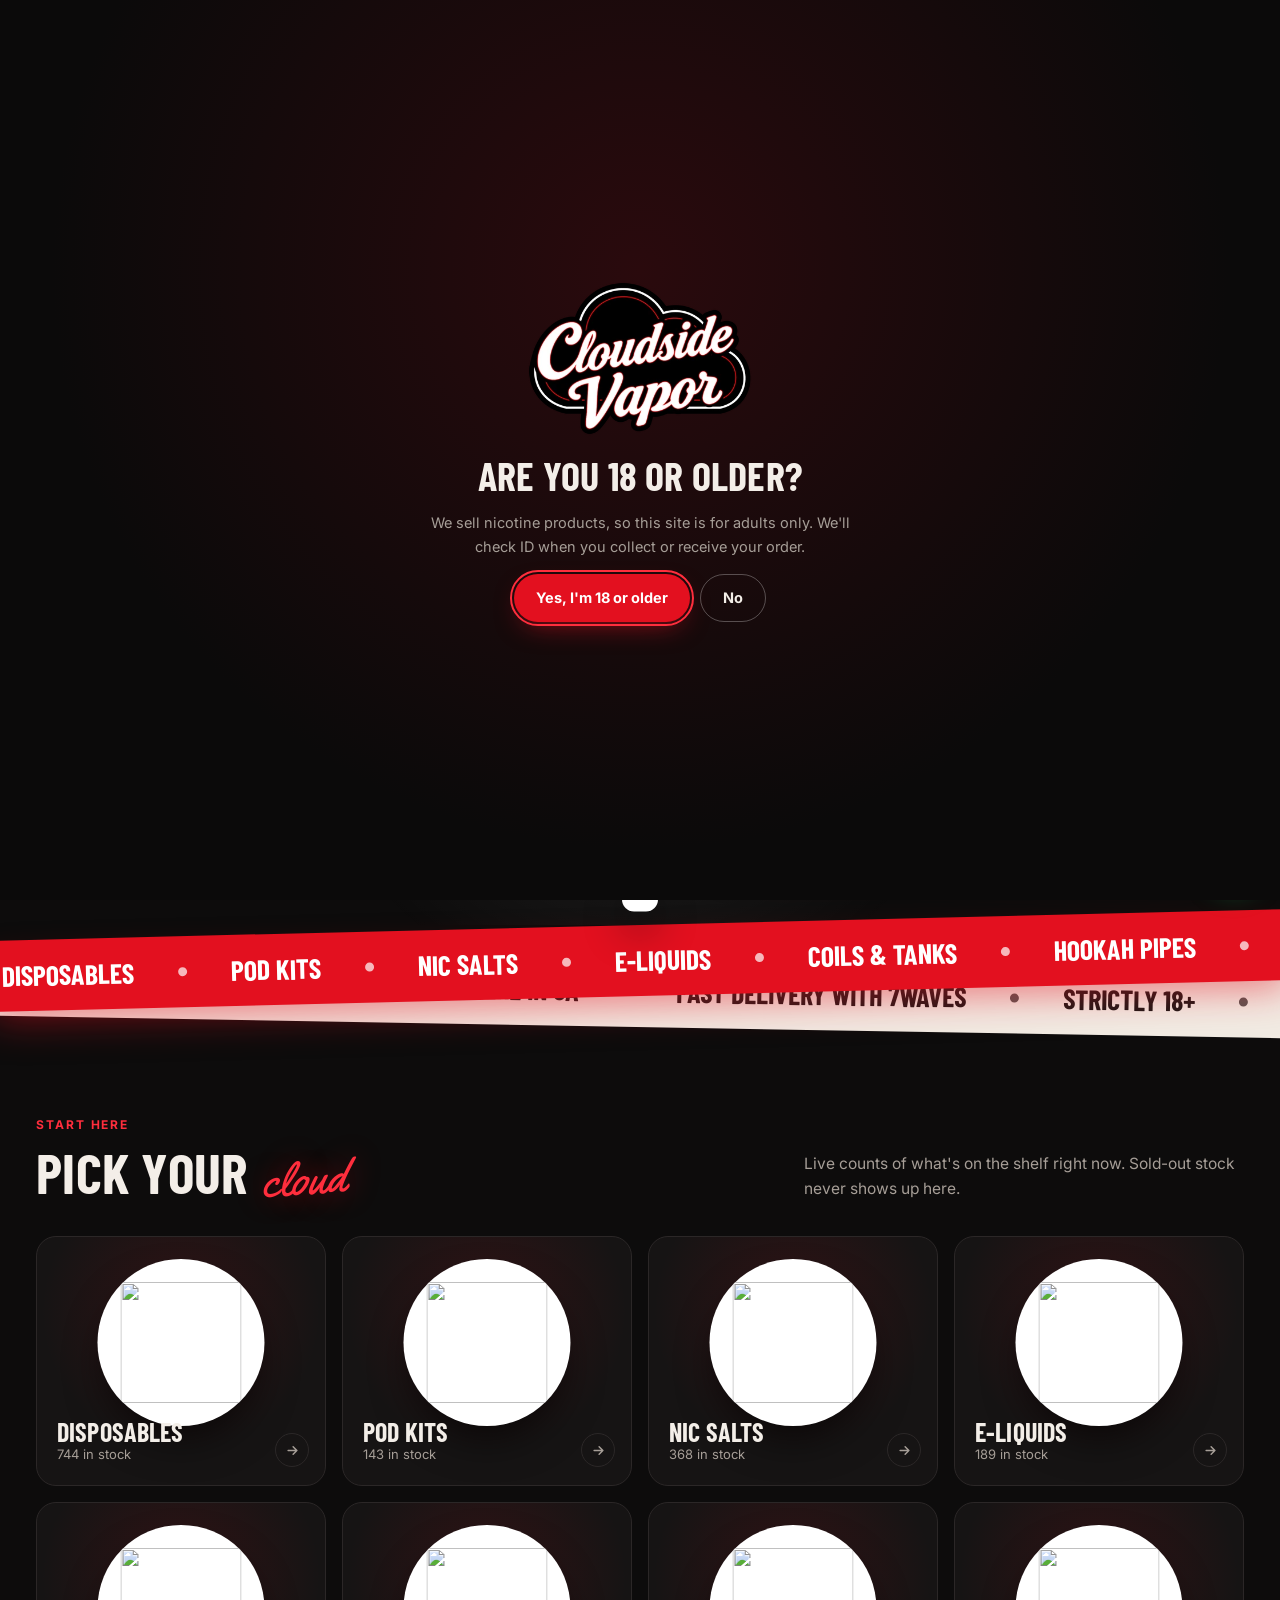
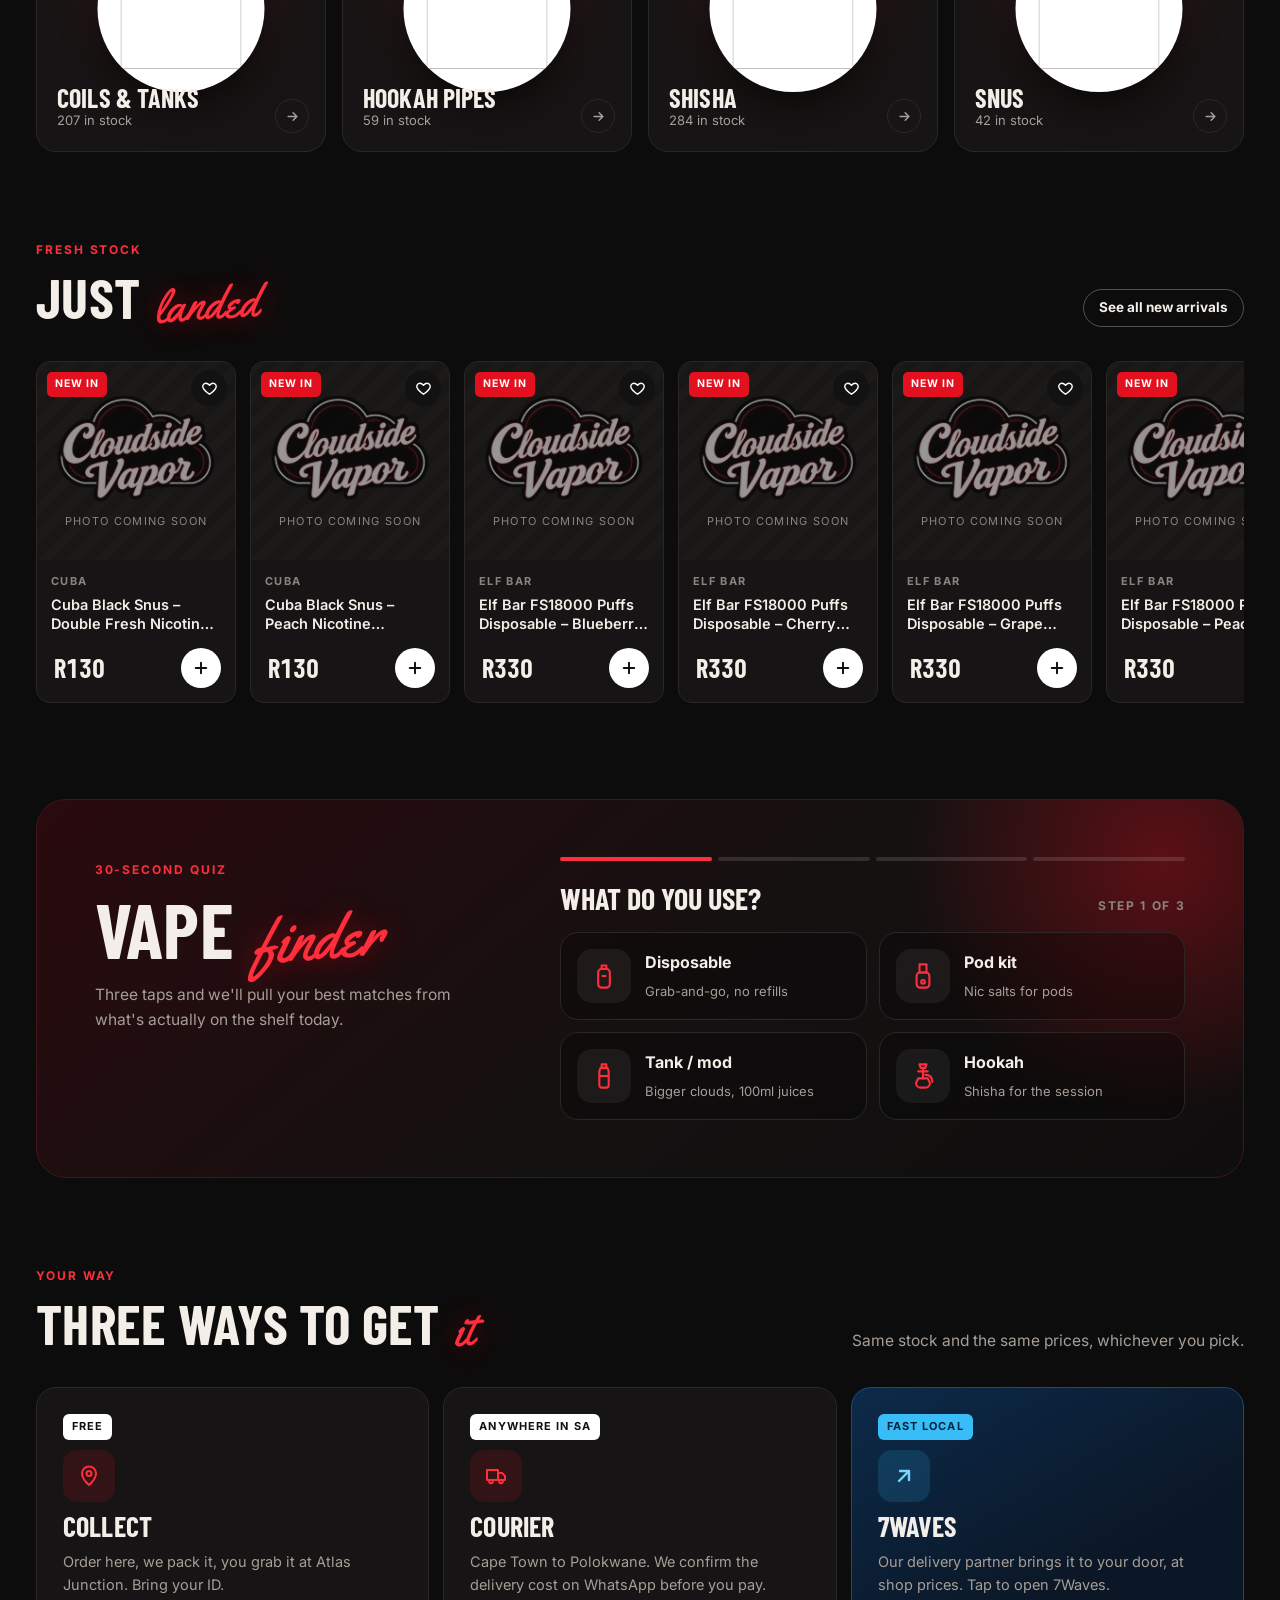
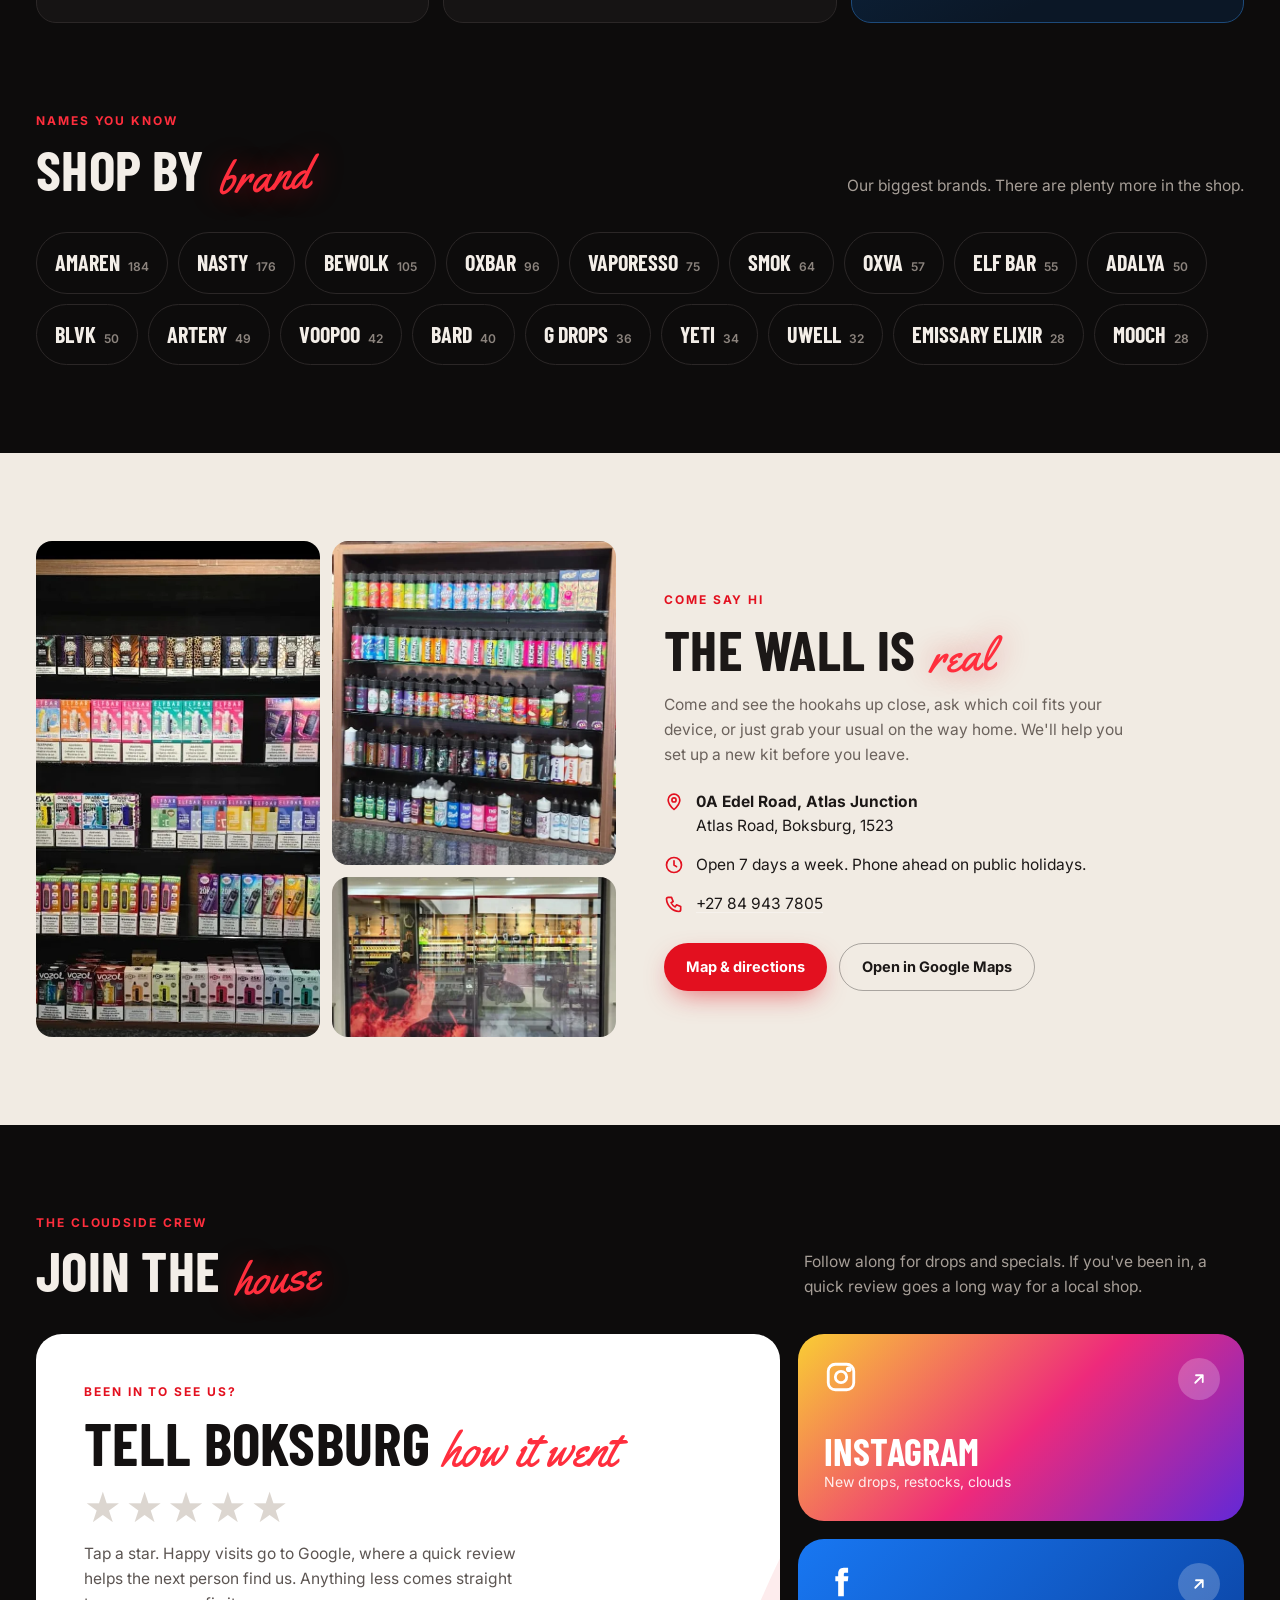
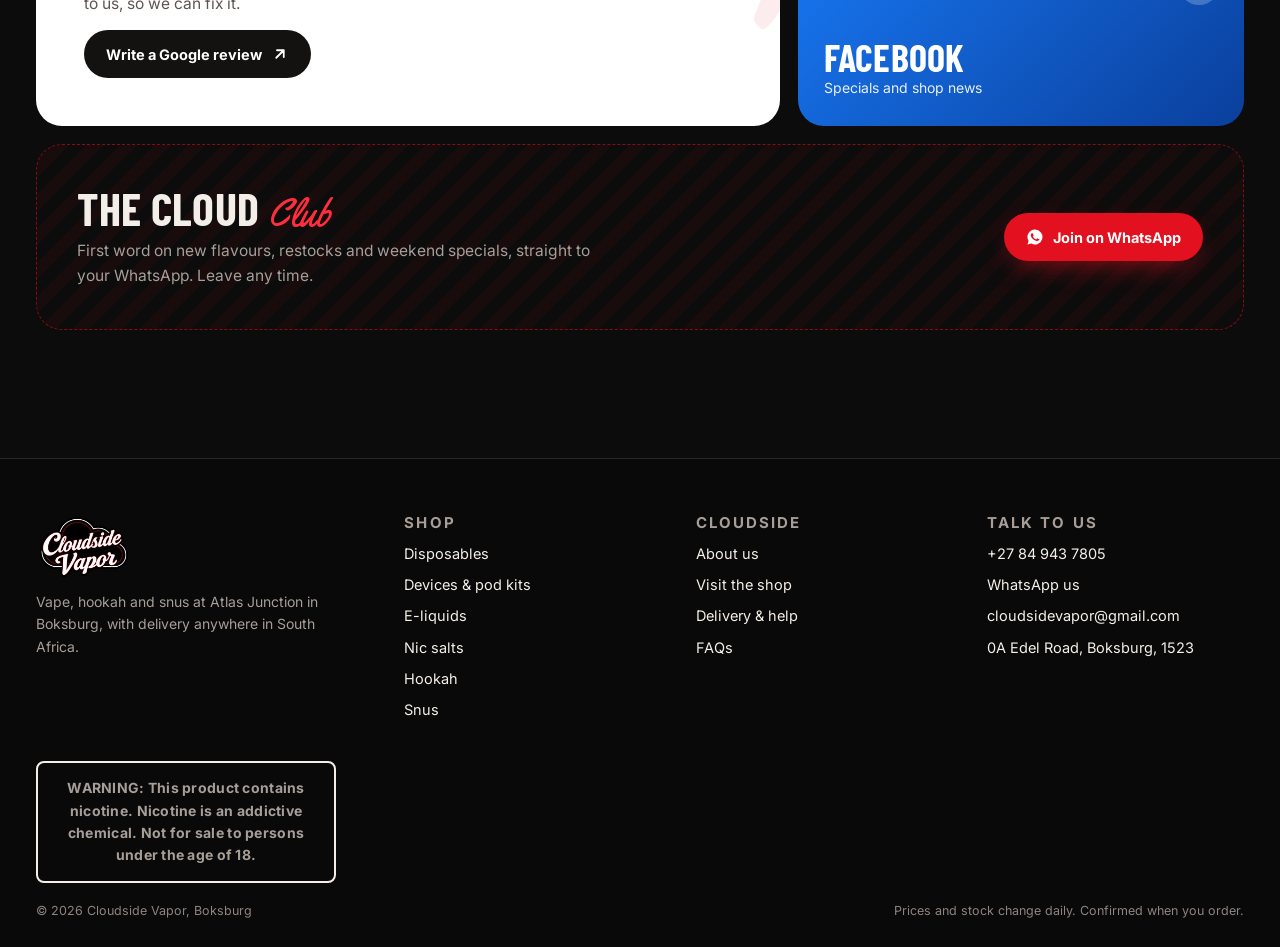
==== commit 3016a0ee: "Self-host fonts with preload, pin smoke shapes to stop layout shift Co-Authored-By: Claude Opus 5.5 " ====
--- a/index.html
+++ b/index.html
@@ -8,8 +8,9 @@
 <meta name="robots" content="noindex, nofollow">
 <meta name="theme-color" content="#0d0c0c">
 <link rel="icon" href="assets/img/icon.png">
-<link rel="preconnect" href="https://fonts.googleapis.com"><link rel="preconnect" href="https://fonts.gstatic.com" crossorigin>
-<link rel="stylesheet" href="https://fonts.googleapis.com/css2?family=Barlow+Condensed:wght@600;700&family=Inter:wght@400;500;600;700&family=Yellowtail&display=swap" media="print" onload="this.media='all'">
+<link rel="preload" href="assets/fonts/inter.woff2" as="font" type="font/woff2" crossorigin>
+<link rel="preload" href="assets/fonts/barlow-condensed-700.woff2" as="font" type="font/woff2" crossorigin>
+<link rel="preload" href="assets/fonts/yellowtail-400.woff2" as="font" type="font/woff2" crossorigin>
 <link rel="preload" as="image" href="assets/img/shopfront.webp">
 <link rel="stylesheet" href="assets/site.css">
 <style>
@@ -31,7 +32,7 @@
 .chipf svg{width:20px;height:20px;color:var(--red-hi)}
 .chipf.a{left:-28px;top:16%}
 .chipf.b{right:-18px;bottom:12%;animation-delay:-3s}
-.sticker{position:absolute;right:-26px;top:-30px;width:132px;transform:rotate(10deg);filter:drop-shadow(0 14px 22px rgba(0,0,0,.6));animation:bob 7s ease-in-out infinite;animation-delay:-1.5s}
+.sticker{position:absolute;right:-26px;top:-30px;width:132px;height:auto;transform:rotate(10deg);filter:drop-shadow(0 14px 22px rgba(0,0,0,.6));animation:bob 7s ease-in-out infinite;animation-delay:-1.5s}
 @keyframes bob{0%,100%{translate:0 0}50%{translate:0 -10px}}
 
 .cats{display:grid;grid-template-columns:repeat(4,1fr);gap:16px}
@@ -132,7 +133,7 @@
     </div>
     <div class="frame">
       <div class="ph"><img src="assets/img/shopfront.webp" alt="The Cloudside Vapor shopfront at Atlas Junction, with hookahs and vape shelves inside" width="600" height="583" fetchpriority="high"></div>
-      <img class="sticker" src="assets/img/logo-sm.webp" alt="" width="180" height="121">
+      <img class="sticker" src="assets/img/logo.webp" alt="" width="420" height="281">
       <div class="chipf a"><span data-i="bag"></span><div><b data-count-all>2 277</b><br>in stock today</div></div>
       <div class="chipf b"><span data-i="truck"></span><div><b>SA-wide</b><br>courier &amp; 7Waves</div></div>
     </div>
--- a/assets/site.css
+++ b/assets/site.css
@@ -1,3 +1,60 @@
+/* fonts: self-hosted latin subsets (Inter, Barlow Condensed, Yellowtail) */
+@font-face {
+  font-family: 'Barlow Condensed';
+  font-style: normal;
+  font-weight: 600;
+  font-display: swap;
+  src: url(fonts/barlow-condensed-600.woff2) format('woff2');
+  unicode-range: U+0000-00FF, U+0131, U+0152-0153, U+02BB-02BC, U+02C6, U+02DA, U+02DC, U+0304, U+0308, U+0329, U+2000-206F, U+20AC, U+2122, U+2191, U+2193, U+2212, U+2215, U+FEFF, U+FFFD;
+}
+@font-face {
+  font-family: 'Barlow Condensed';
+  font-style: normal;
+  font-weight: 700;
+  font-display: swap;
+  src: url(fonts/barlow-condensed-700.woff2) format('woff2');
+  unicode-range: U+0000-00FF, U+0131, U+0152-0153, U+02BB-02BC, U+02C6, U+02DA, U+02DC, U+0304, U+0308, U+0329, U+2000-206F, U+20AC, U+2122, U+2191, U+2193, U+2212, U+2215, U+FEFF, U+FFFD;
+}
+@font-face {
+  font-family: 'Inter';
+  font-style: normal;
+  font-weight: 400;
+  font-display: swap;
+  src: url(fonts/inter.woff2) format('woff2');
+  unicode-range: U+0000-00FF, U+0131, U+0152-0153, U+02BB-02BC, U+02C6, U+02DA, U+02DC, U+0304, U+0308, U+0329, U+2000-206F, U+20AC, U+2122, U+2191, U+2193, U+2212, U+2215, U+FEFF, U+FFFD;
+}
+@font-face {
+  font-family: 'Inter';
+  font-style: normal;
+  font-weight: 500;
+  font-display: swap;
+  src: url(fonts/inter.woff2) format('woff2');
+  unicode-range: U+0000-00FF, U+0131, U+0152-0153, U+02BB-02BC, U+02C6, U+02DA, U+02DC, U+0304, U+0308, U+0329, U+2000-206F, U+20AC, U+2122, U+2191, U+2193, U+2212, U+2215, U+FEFF, U+FFFD;
+}
+@font-face {
+  font-family: 'Inter';
+  font-style: normal;
+  font-weight: 600;
+  font-display: swap;
+  src: url(fonts/inter.woff2) format('woff2');
+  unicode-range: U+0000-00FF, U+0131, U+0152-0153, U+02BB-02BC, U+02C6, U+02DA, U+02DC, U+0304, U+0308, U+0329, U+2000-206F, U+20AC, U+2122, U+2191, U+2193, U+2212, U+2215, U+FEFF, U+FFFD;
+}
+@font-face {
+  font-family: 'Inter';
+  font-style: normal;
+  font-weight: 700;
+  font-display: swap;
+  src: url(fonts/inter.woff2) format('woff2');
+  unicode-range: U+0000-00FF, U+0131, U+0152-0153, U+02BB-02BC, U+02C6, U+02DA, U+02DC, U+0304, U+0308, U+0329, U+2000-206F, U+20AC, U+2122, U+2191, U+2193, U+2212, U+2215, U+FEFF, U+FFFD;
+}
+@font-face {
+  font-family: 'Yellowtail';
+  font-style: normal;
+  font-weight: 400;
+  font-display: swap;
+  src: url(fonts/yellowtail-400.woff2) format('woff2');
+  unicode-range: U+0000-00FF, U+0131, U+0152-0153, U+02BB-02BC, U+02C6, U+02DA, U+02DC, U+0304, U+0308, U+0329, U+2000-206F, U+20AC, U+2122, U+2191, U+2193, U+2212, U+2215, U+FEFF, U+FFFD;
+}
 /* Cloudside Vapor — shared styles. Dark shop floor, warm paper for the "about us" moments, one red. */
 :root{
   --bg:#0d0c0c; --panel:#161414; --panel2:#1d1a1a; --line:#2b2727; --ink:#f3eee8; --mute:#a69e97; --dim:#8c847e;
@@ -227,10 +284,10 @@
 h1 .script,h2 .script{display:inline-block;font-size:.82em;transform:rotate(-4deg);margin:0 .06em;text-shadow:0 0 30px rgba(227,16,31,.45)}
 .smoke{position:absolute;inset:0;overflow:hidden;pointer-events:none;z-index:0}
 .smoke i{position:absolute;border-radius:50%;background:radial-gradient(closest-side,rgba(255,255,255,.09),rgba(255,255,255,0));will-change:transform;animation:drift 26s ease-in-out infinite}
-.smoke i:nth-child(1){width:70vmax;height:50vmax;left:-25vmax;top:10%}
-.smoke i:nth-child(2){width:60vmax;height:45vmax;right:-20vmax;top:-15%;background:radial-gradient(closest-side,rgba(227,16,31,.22),rgba(227,16,31,0));animation-duration:32s;animation-delay:-8s}
-.smoke i:nth-child(3){width:50vmax;height:40vmax;left:25%;bottom:-25vmax;animation-duration:38s;animation-delay:-16s}
-.smoke i:nth-child(4){width:35vmax;height:30vmax;right:10%;bottom:5%;background:radial-gradient(closest-side,rgba(255,80,90,.12),rgba(255,80,90,0));animation-duration:22s;animation-delay:-4s}
+.smoke i:nth-child(1){width:70vmax;height:50vmax;left:-25vmax;top:6vmax}
+.smoke i:nth-child(2){width:60vmax;height:45vmax;left:55vw;top:-10vmax;background:radial-gradient(closest-side,rgba(227,16,31,.22),rgba(227,16,31,0));animation-duration:32s;animation-delay:-8s}
+.smoke i:nth-child(3){width:50vmax;height:40vmax;left:25vw;top:30vmax;animation-duration:38s;animation-delay:-16s}
+.smoke i:nth-child(4){width:35vmax;height:30vmax;left:60vw;top:28vmax;background:radial-gradient(closest-side,rgba(255,80,90,.12),rgba(255,80,90,0));animation-duration:22s;animation-delay:-4s}
 @keyframes drift{0%,100%{transform:translate3d(0,0,0) scale(1)}33%{transform:translate3d(6vmax,-4vmax,0) scale(1.12)}66%{transform:translate3d(-5vmax,3vmax,0) scale(.94)}}
 .marquee{overflow:hidden;background:var(--red);color:#fff;transform:rotate(-1.4deg);margin-inline:-20px;padding-block:13px;position:relative;z-index:3;box-shadow:0 18px 40px -12px rgba(227,16,31,.55)}
 .marquee.alt{background:var(--paper);color:var(--paper-ink);transform:rotate(1deg);margin-top:-40px;z-index:2;box-shadow:none}
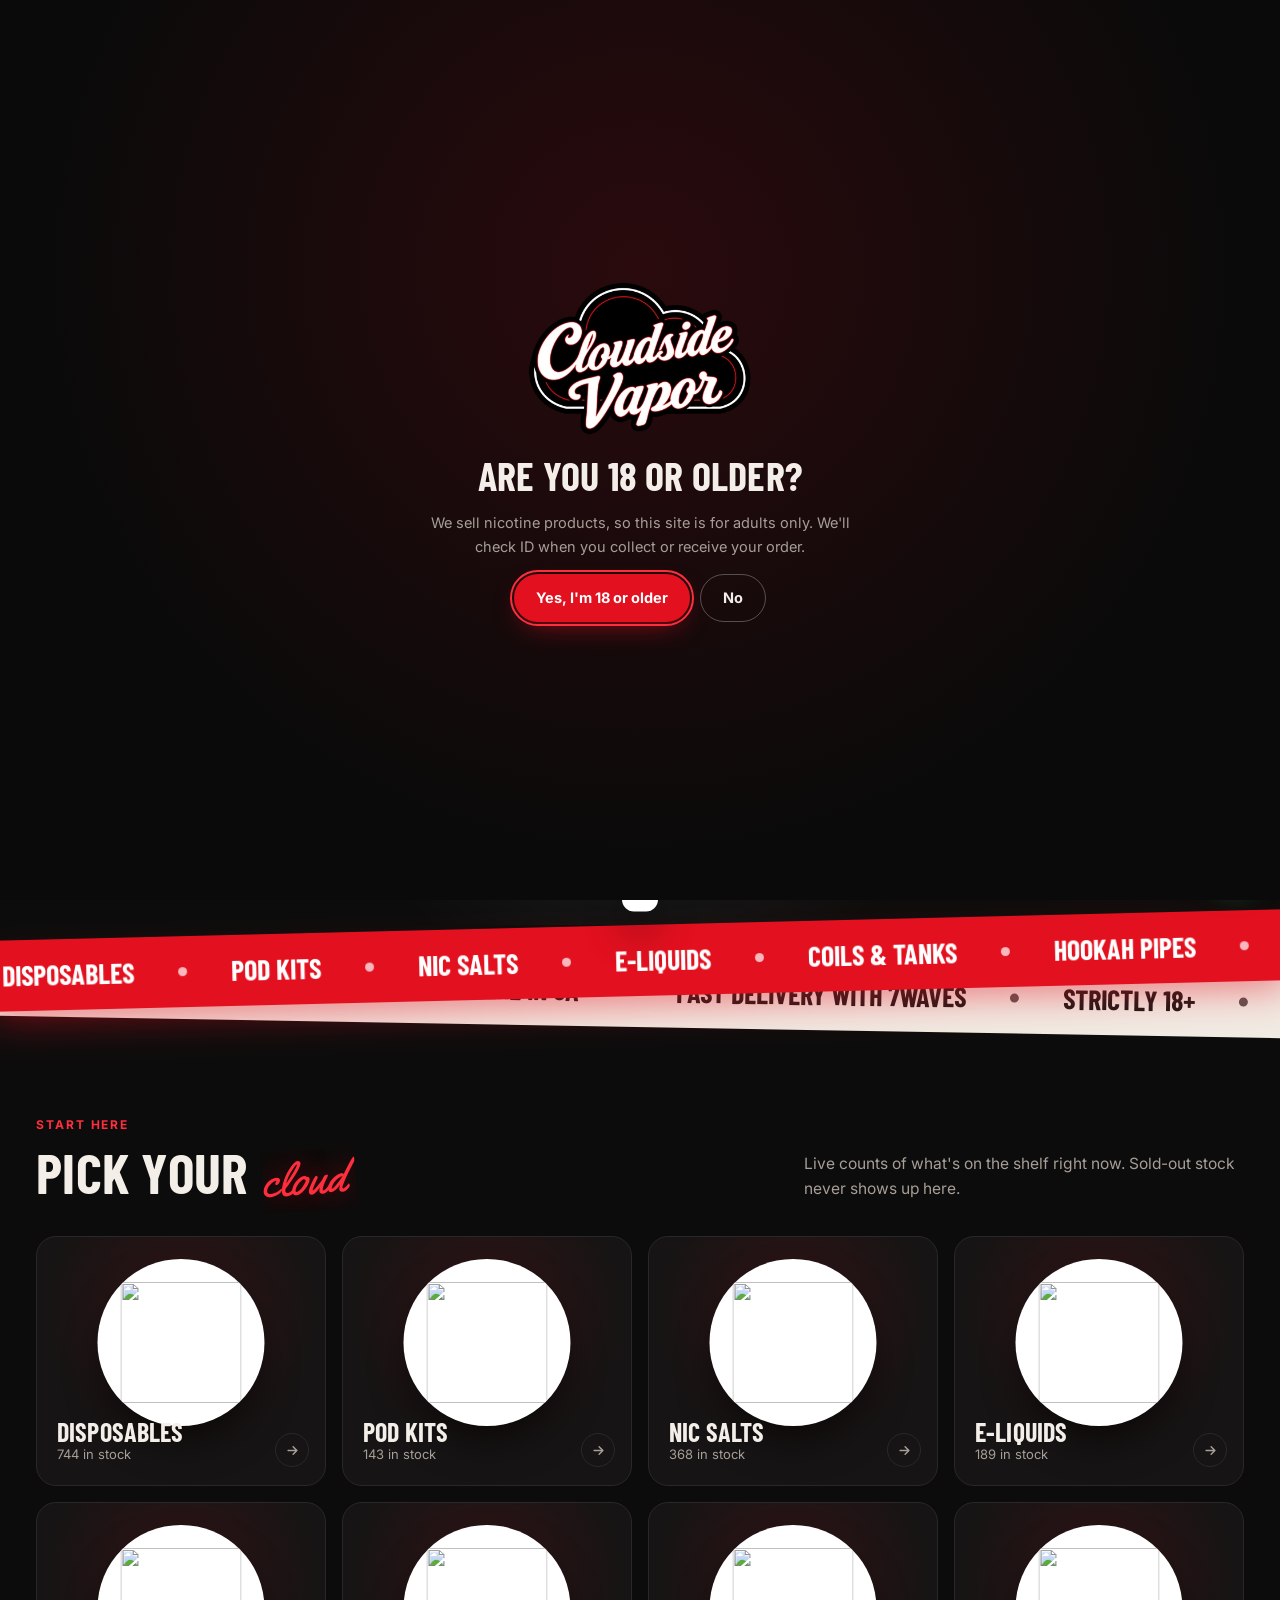
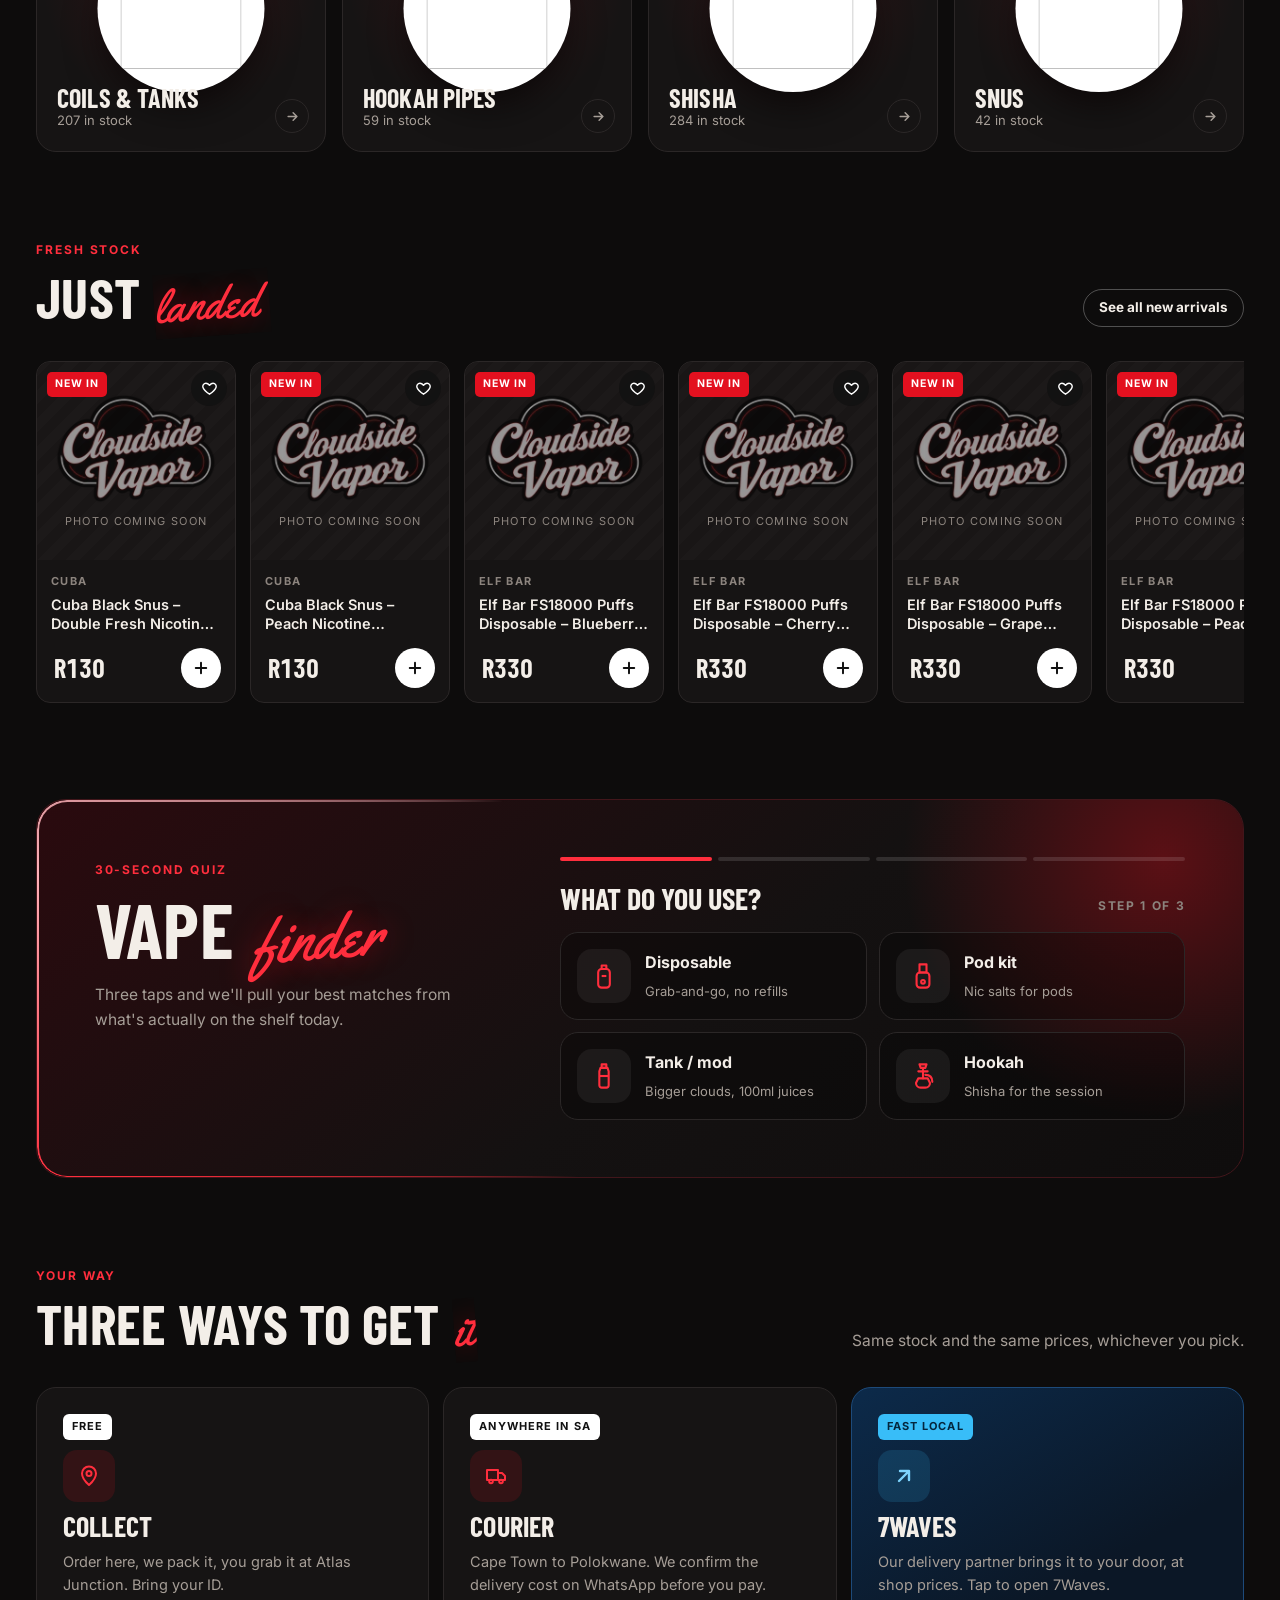
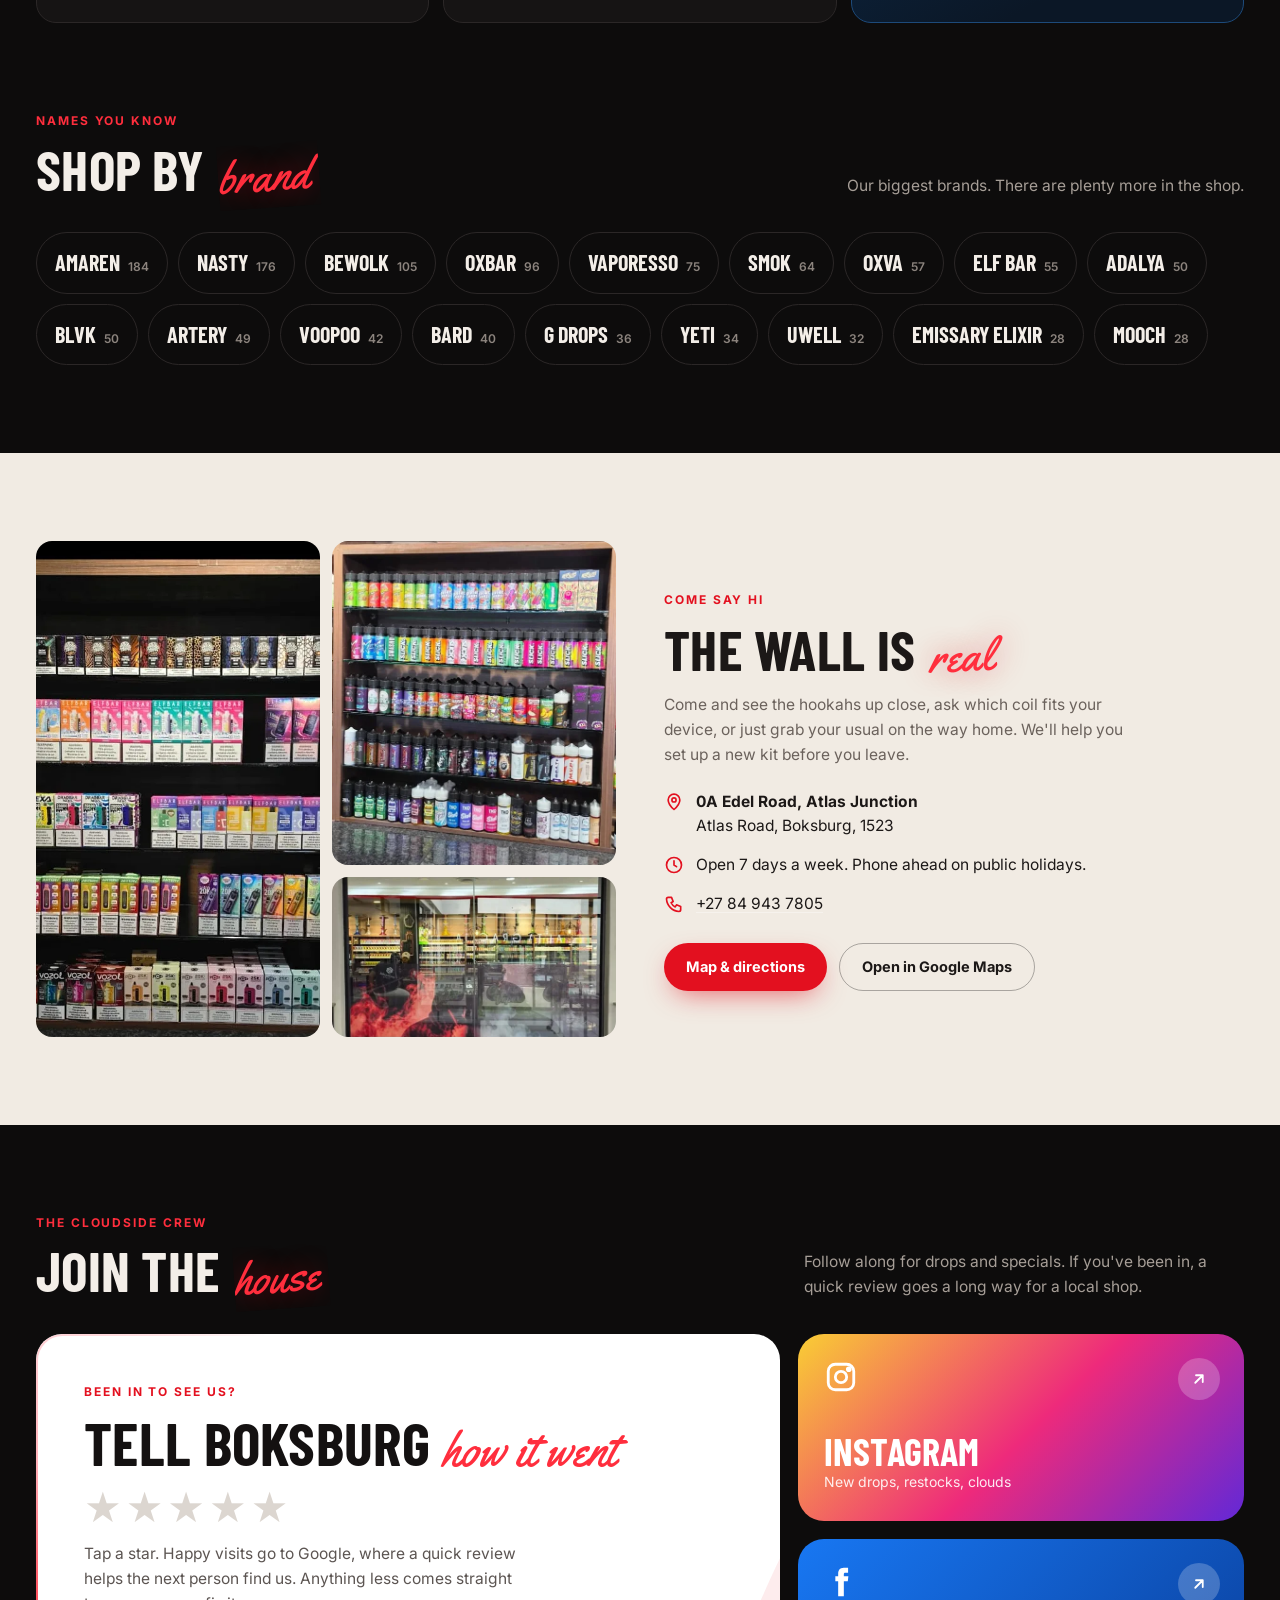
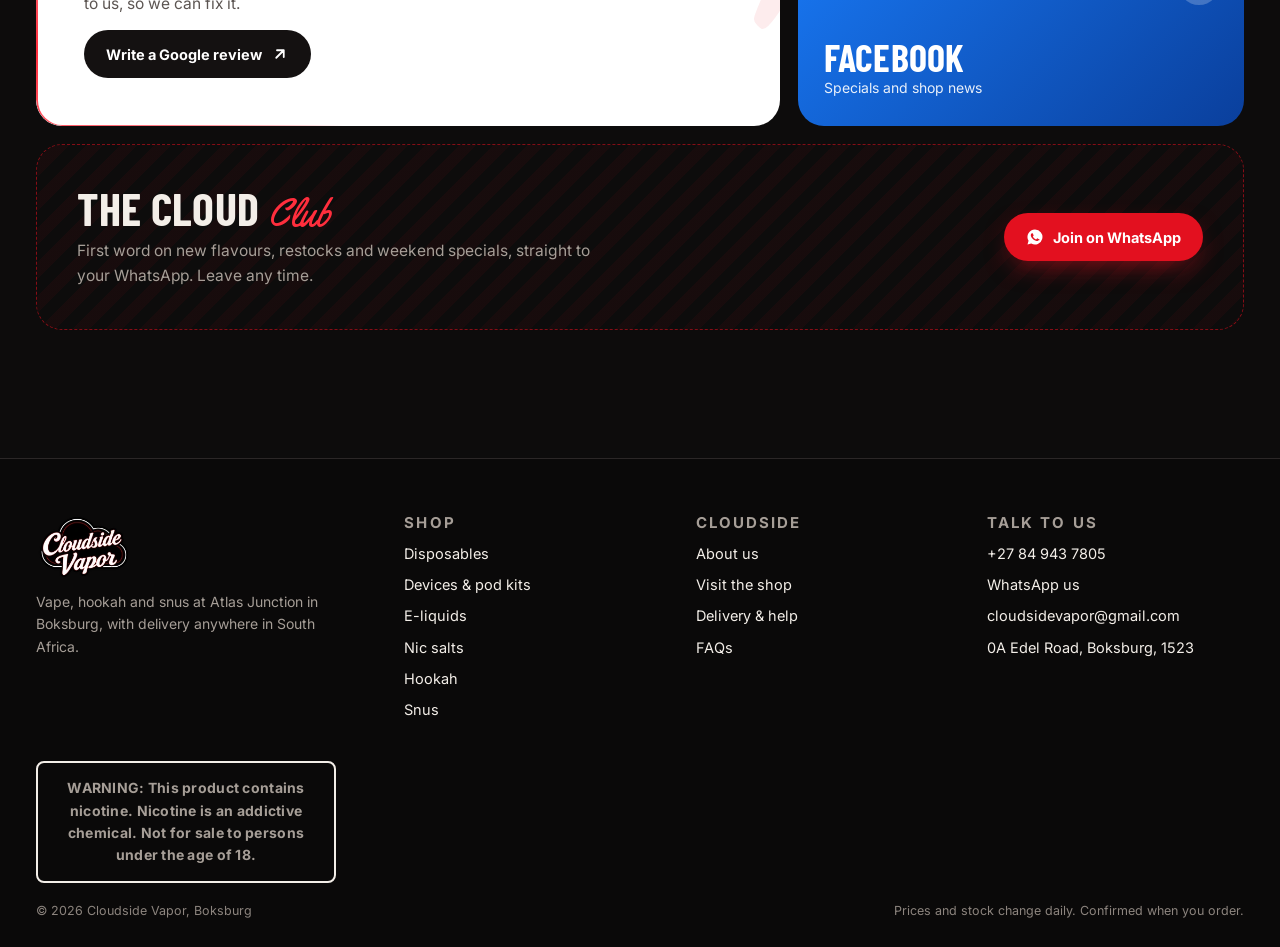
==== commit 9f45a09b: "Motion layer: hero intro, embers, spotlight, fly-to-bag, magnetic buttons Page cross-fades, scroll p" ====
--- a/index.html
+++ b/index.html
@@ -114,24 +114,25 @@
 <script src="assets/site.js"></script>
 <main id="main">
 
-<section class="hero">
-  <div class="smoke" aria-hidden="true"><i></i><i></i><i></i><i></i></div>
+<section class="hero intro">
+  <div class="smoke" aria-hidden="true"><i></i><i></i><i></i><i></i><b class="ember" style="left:8%;animation-delay:-0s;--dx:40px"></b><b class="ember" style="left:17%;animation-delay:-3.1s;--dx:-30px"></b><b class="ember" style="left:29%;animation-delay:-6.2s;--dx:20px"></b><b class="ember" style="left:41%;animation-delay:-1.4s;--dx:-50px"></b><b class="ember" style="left:52%;animation-delay:-4.6s;--dx:35px"></b><b class="ember" style="left:63%;animation-delay:-7.7s;--dx:-20px"></b><b class="ember" style="left:74%;animation-delay:-2.3s;--dx:45px"></b><b class="ember" style="left:83%;animation-delay:-5.4s;--dx:-35px"></b><b class="ember" style="left:92%;animation-delay:-8.1s;--dx:25px"></b></div>
+  <div class="spot" aria-hidden="true"></div>
   <div class="wrap hero-in">
     <div>
-      <span class="tag">Atlas Junction · Boksburg · Open 7 days</span>
-      <h1>Boksburg's home of big <span class="script">clouds</span></h1>
-      <p class="lead">Disposables, pod kits, juices, shisha and snus: <b><span data-count-all>2 277</span> products on the shelf</b> at Atlas Junction right now. Pop in, or order here and collect, get it couriered anywhere in SA, or have it at your door with <b>7Waves</b>.</p>
-      <div class="ctas">
+      <span class="tag fade">Atlas Junction · Boksburg · Open 7 days</span>
+      <h1><span class="w"><span>Boksburg's</span></span> <span class="w"><span>home</span></span> <span class="w"><span>of</span></span> <span class="w"><span>big</span></span> <span class="script">clouds</span></h1>
+      <p class="lead fade d1">Disposables, pod kits, juices, shisha and snus: <b><span data-count-all>2 277</span> products on the shelf</b> at Atlas Junction right now. Pop in, or order here and collect, get it couriered anywhere in SA, or have it at your door with <b>7Waves</b>.</p>
+      <div class="ctas fade d2">
         <a class="btn btn-red" href="shop.html">Shop what's in stock <span data-i="arrow"></span></a>
         <a class="btn btn-line" href="#finder">Find my flavour</a>
       </div>
-      <div class="facts">
+      <div class="facts fade d3">
         <div><b data-count-all>2 277</b>in stock</div>
         <div><b data-count-brands>158</b>brands</div>
         <div><b>3</b>ways to get it</div>
       </div>
     </div>
-    <div class="frame">
+    <div class="frame" data-tilt>
       <div class="ph"><img src="assets/img/shopfront.webp" alt="The Cloudside Vapor shopfront at Atlas Junction, with hookahs and vape shelves inside" width="600" height="583" fetchpriority="high"></div>
       <img class="sticker" src="assets/img/logo.webp" alt="" width="420" height="281">
       <div class="chipf a"><span data-i="bag"></span><div><b data-count-all>2 277</b><br>in stock today</div></div>
@@ -159,7 +160,7 @@
 
 <section class="sec" style="padding-top:0" id="finder">
   <div class="wrap">
-    <div class="finder rv">
+    <div class="finder ring rv">
       <div class="side">
         <span class="tag">30-second quiz</span>
         <h2>Vape <span class="script">finder</span></h2>
@@ -284,22 +285,12 @@
 }
 drawQuiz();
 
-/* tilt on hover (mouse only) */
-if (matchMedia("(pointer:fine)").matches && !matchMedia("(prefers-reduced-motion: reduce)").matches) {
-  document.addEventListener("pointermove", (e) => {
-    const c = e.target.closest(".cat"); if (!c) return;
-    const r = c.getBoundingClientRect(), x = (e.clientX - r.left) / r.width - .5, y = (e.clientY - r.top) / r.height - .5;
-    c.style.transform = `perspective(800px) rotateY(${x * 9}deg) rotateX(${-y * 9}deg)`;
-  });
-  document.addEventListener("pointerout", (e) => { const c = e.target.closest(".cat"); if (c && !c.contains(e.relatedTarget)) c.style.transform = ""; });
-}
-
 loadProducts().then((all) => {
   ALL = all;
-  $$("[data-count-all]").forEach((el) => (el.textContent = fmt(all.length)));
+  $$("[data-count-all]").forEach((el) => countUp(el, all.length));
   const brandCounts = {};
   all.forEach((p) => p.b && (brandCounts[p.b] = (brandCounts[p.b] || 0) + 1));
-  $$("[data-count-brands]").forEach((el) => (el.textContent = Object.keys(brandCounts).length));
+  $$("[data-count-brands]").forEach((el) => countUp(el, Object.keys(brandCounts).length));
   $("#cats").innerHTML = TILES.map(([name, q, fn]) => {
     const list = all.filter(fn), pic = list.find((p) => p.t);
     return `<a class="cat" href="shop.html?${q}"><div class="im">${pic ? `<img src="${esc(pic.t)}" alt="" loading="lazy" width="150" height="150">` : ""}</div>
--- a/assets/site.css
+++ b/assets/site.css
@@ -352,3 +352,77 @@
 @media (max-width:760px){.mq span{font-size:22px;gap:30px}.marquee.alt{margin-top:-34px}}
 
 .df.waves .pickup{display:none}
+
+/* ===== motion layer: everything here is transform/opacity/clip so it stays on the GPU ===== */
+/* page-to-page cross-fade (browsers without support just navigate normally) */
+@view-transition{navigation:auto}
+::view-transition-old(root){animation:vt-out .28s ease both}
+::view-transition-new(root){animation:vt-in .42s var(--ease) both}
+@keyframes vt-out{to{opacity:0;transform:translateY(-10px)}}
+@keyframes vt-in{from{opacity:0;transform:translateY(16px)}}
+header.hdr{view-transition-name:hdr}
+
+/* scroll progress bar */
+.progress{position:fixed;left:0;right:0;top:0;height:3px;z-index:70;background:linear-gradient(90deg,var(--red),#ff7a85);transform-origin:0 50%;transform:scaleX(0);pointer-events:none}
+@supports (animation-timeline:scroll()){.progress{animation:grow linear both;animation-timeline:scroll(root)}}
+@keyframes grow{to{transform:scaleX(1)}}
+
+/* headings: the script word writes itself in */
+.rv-on .sec-head .script{clip-path:inset(-20% 100% -20% 0);transition:clip-path 1.1s var(--ease) .25s}
+.rv-on .sec-head.in .script{clip-path:inset(-20% -10% -20% 0)}
+
+/* cards: staggered entrance, light sweep, lift */
+.card{animation:cardIn .55s var(--ease) both;animation-delay:calc(var(--i,0) * 45ms)}
+@keyframes cardIn{from{opacity:0;transform:translateY(18px) scale(.97)}}
+.card .ph::after{content:"";position:absolute;inset:0;background:linear-gradient(105deg,transparent 35%,rgba(255,255,255,.55) 50%,transparent 65%);transform:translateX(-120%);transition:transform .8s var(--ease);pointer-events:none}
+.card:hover .ph::after{transform:translateX(120%)}
+.card:hover{box-shadow:0 26px 50px -24px rgba(0,0,0,.9),0 0 0 1px rgba(227,16,31,.25)}
+
+/* magnetic buttons get a smooth return */
+.mag{transition:transform .35s var(--ease),background .2s,box-shadow .2s}
+
+/* fly-to-bag ghost */
+.fly{position:fixed;z-index:160;pointer-events:none;border-radius:14px;background:#fff;box-shadow:0 20px 40px rgba(0,0,0,.5);object-fit:contain}
+
+/* hero intro */
+.intro .w{display:inline-block;overflow:hidden;vertical-align:bottom;padding-bottom:.06em;margin-bottom:-.06em}
+.intro .w>span{display:inline-block;animation:rise .9s var(--ease) both}
+.intro .w:nth-child(2)>span{animation-delay:.08s}.intro .w:nth-child(3)>span{animation-delay:.16s}.intro .w:nth-child(4)>span{animation-delay:.24s}
+.intro .script{animation:ink 1.2s var(--ease) .45s both}
+@keyframes rise{from{transform:translateY(105%)}}
+@keyframes ink{from{clip-path:inset(-30% 100% -30% 0)}to{clip-path:inset(-30% -10% -30% 0)}}
+.intro .fade{animation:fadeUp .8s var(--ease) both}
+.intro .d1{animation-delay:.35s}.intro .d2{animation-delay:.5s}.intro .d3{animation-delay:.65s}
+@keyframes fadeUp{from{opacity:0;transform:translateY(16px)}}
+.intro .frame .ph{animation:frameIn 1.1s var(--ease) .15s both}
+@keyframes frameIn{from{opacity:0;transform:rotate(8deg) scale(.88) translateY(30px)}}
+.intro .sticker{animation:stickIn .9s cubic-bezier(.3,1.6,.5,1) .8s both,bob 7s ease-in-out 1.7s infinite}
+@keyframes stickIn{from{opacity:0;transform:rotate(-30deg) scale(.3)}}
+.intro .chipf{animation:pop .7s cubic-bezier(.3,1.5,.5,1) both,bob 6s ease-in-out infinite}
+.intro .chipf.a{animation-delay:1s,1.7s}.intro .chipf.b{animation-delay:1.15s,2s}
+@keyframes pop{from{opacity:0;transform:scale(.6) translateY(14px)}}
+
+/* hero cursor spotlight + embers */
+.spot{position:absolute;left:0;top:0;width:620px;height:620px;margin:-310px 0 0 -310px;border-radius:50%;background:radial-gradient(closest-side,rgba(255,60,75,.18),transparent);pointer-events:none;z-index:0;opacity:0;transition:opacity .4s;will-change:transform}
+.hero:hover .spot{opacity:1}
+.ember{position:absolute;bottom:-10px;width:4px;height:4px;border-radius:50%;background:#ff4d5a;box-shadow:0 0 10px 2px rgba(255,60,75,.7);opacity:0;animation:ember 9s linear infinite;pointer-events:none}
+.ember:nth-of-type(2n){background:#fff;box-shadow:0 0 8px 1px rgba(255,255,255,.6);width:3px;height:3px}
+@keyframes ember{0%{opacity:0;transform:translate3d(0,0,0)}10%{opacity:.9}70%{opacity:.5}100%{opacity:0;transform:translate3d(var(--dx,30px),-95vh,0)}}
+
+/* glowing animated border (vape finder, review card) */
+@property --ang{syntax:"<angle>";inherits:false;initial-value:0deg}
+.ring{position:relative}
+.ring::before{content:"";position:absolute;inset:0;border-radius:inherit;padding:1.5px;background:conic-gradient(from var(--ang),transparent 0 55%,#ff2e3d 70%,#ffb3ba 78%,transparent 90%);-webkit-mask:linear-gradient(#000 0 0) content-box,linear-gradient(#000 0 0);-webkit-mask-composite:xor;mask-composite:exclude;animation:spin 6s linear infinite;pointer-events:none;z-index:2}
+@keyframes spin{to{--ang:360deg}}
+
+/* marquee pauses when you hover it */
+.marquee:hover .mq{animation-play-state:paused}
+
+/* buttons: arrow nudges */
+.btn svg{transition:transform .3s var(--ease)}
+.btn:hover svg{transform:translateX(3px)}
+
+@media (prefers-reduced-motion:reduce){
+  .rv-on .sec-head .script{clip-path:none}
+  .ember,.spot,.ring::before{display:none}
+}
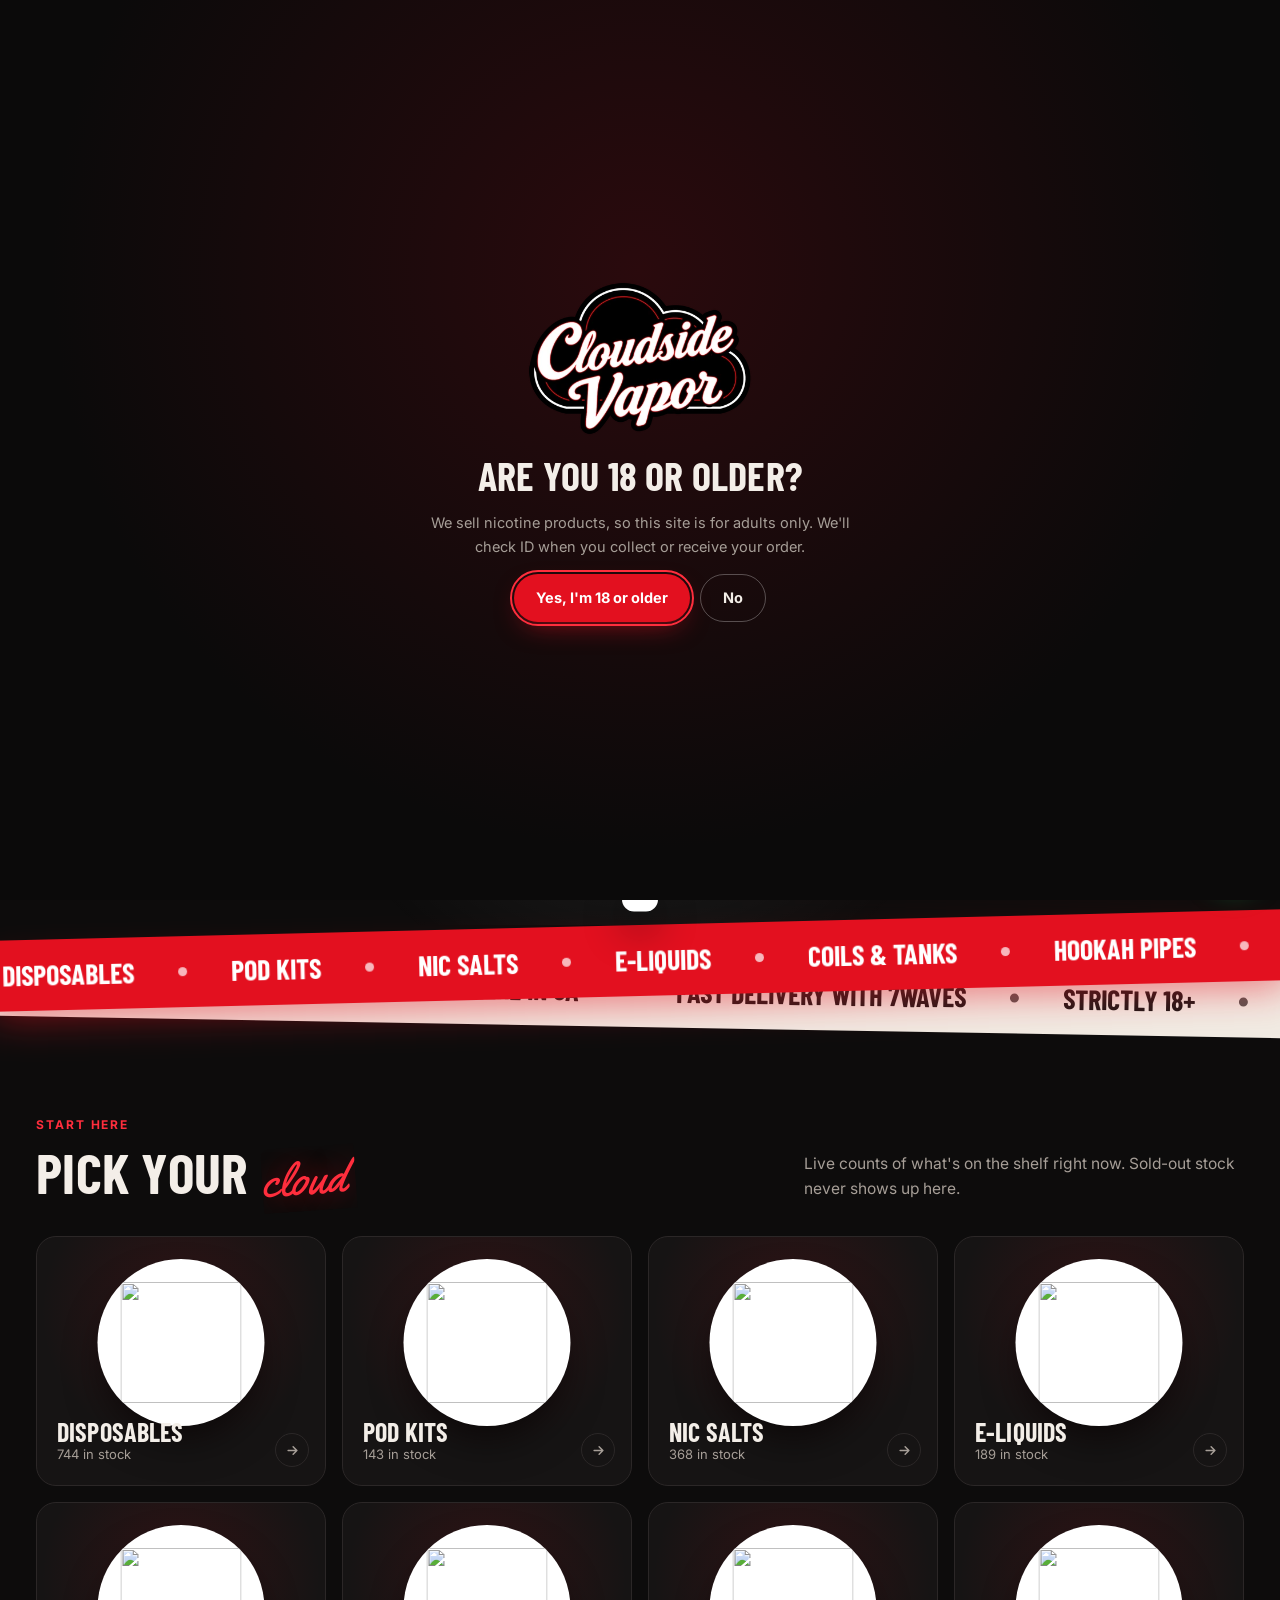
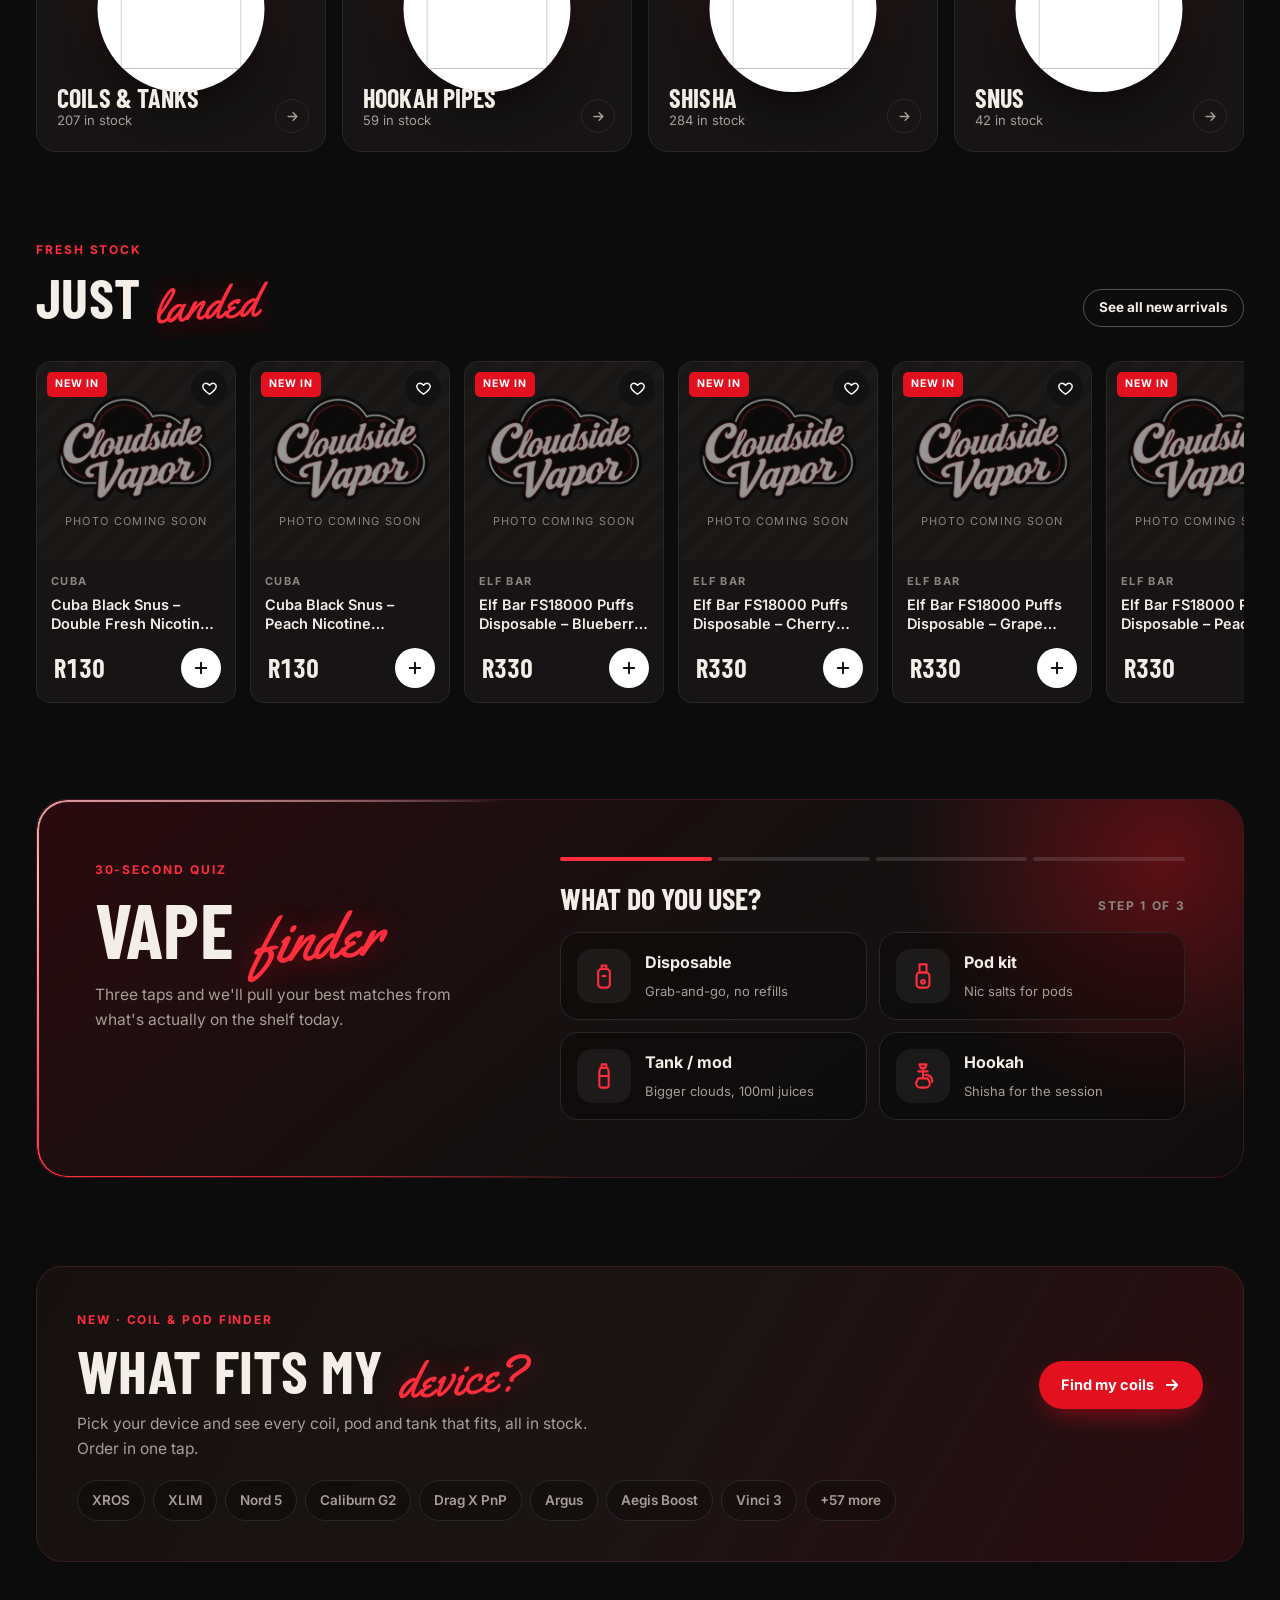
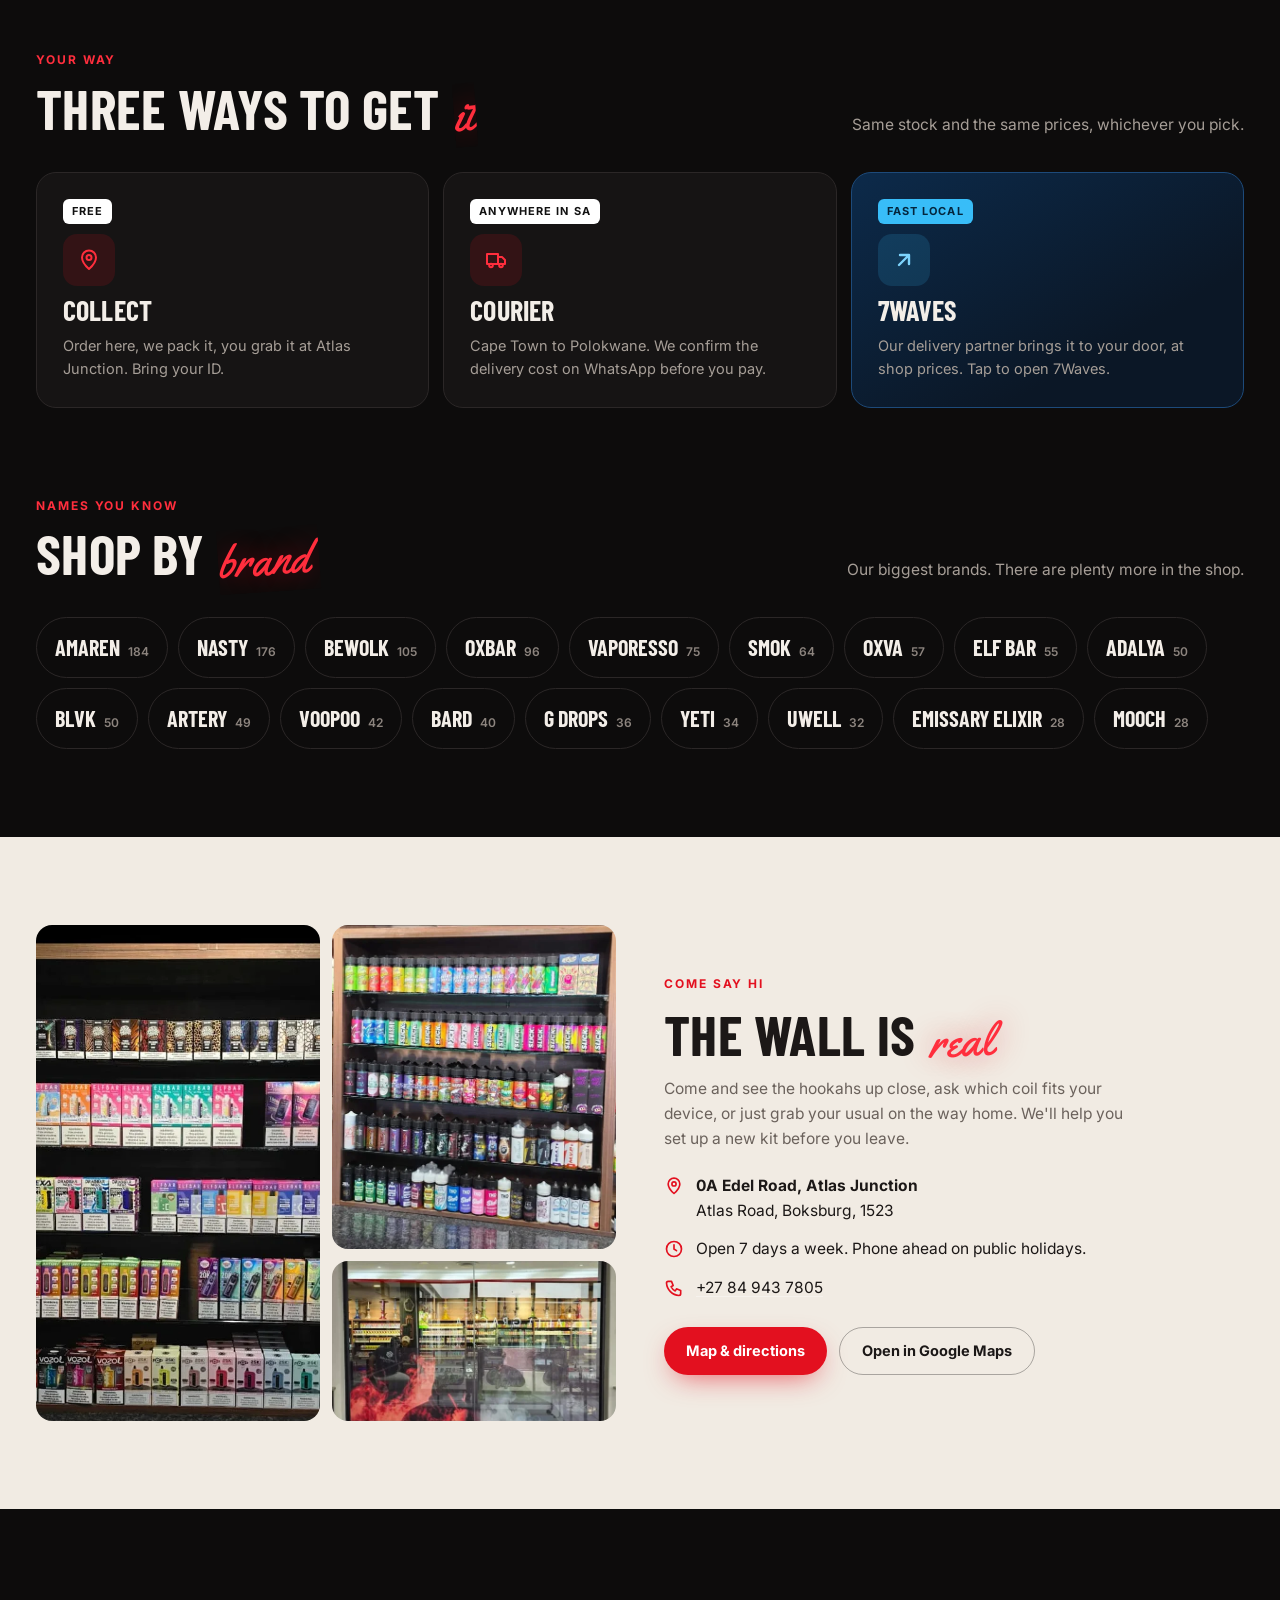
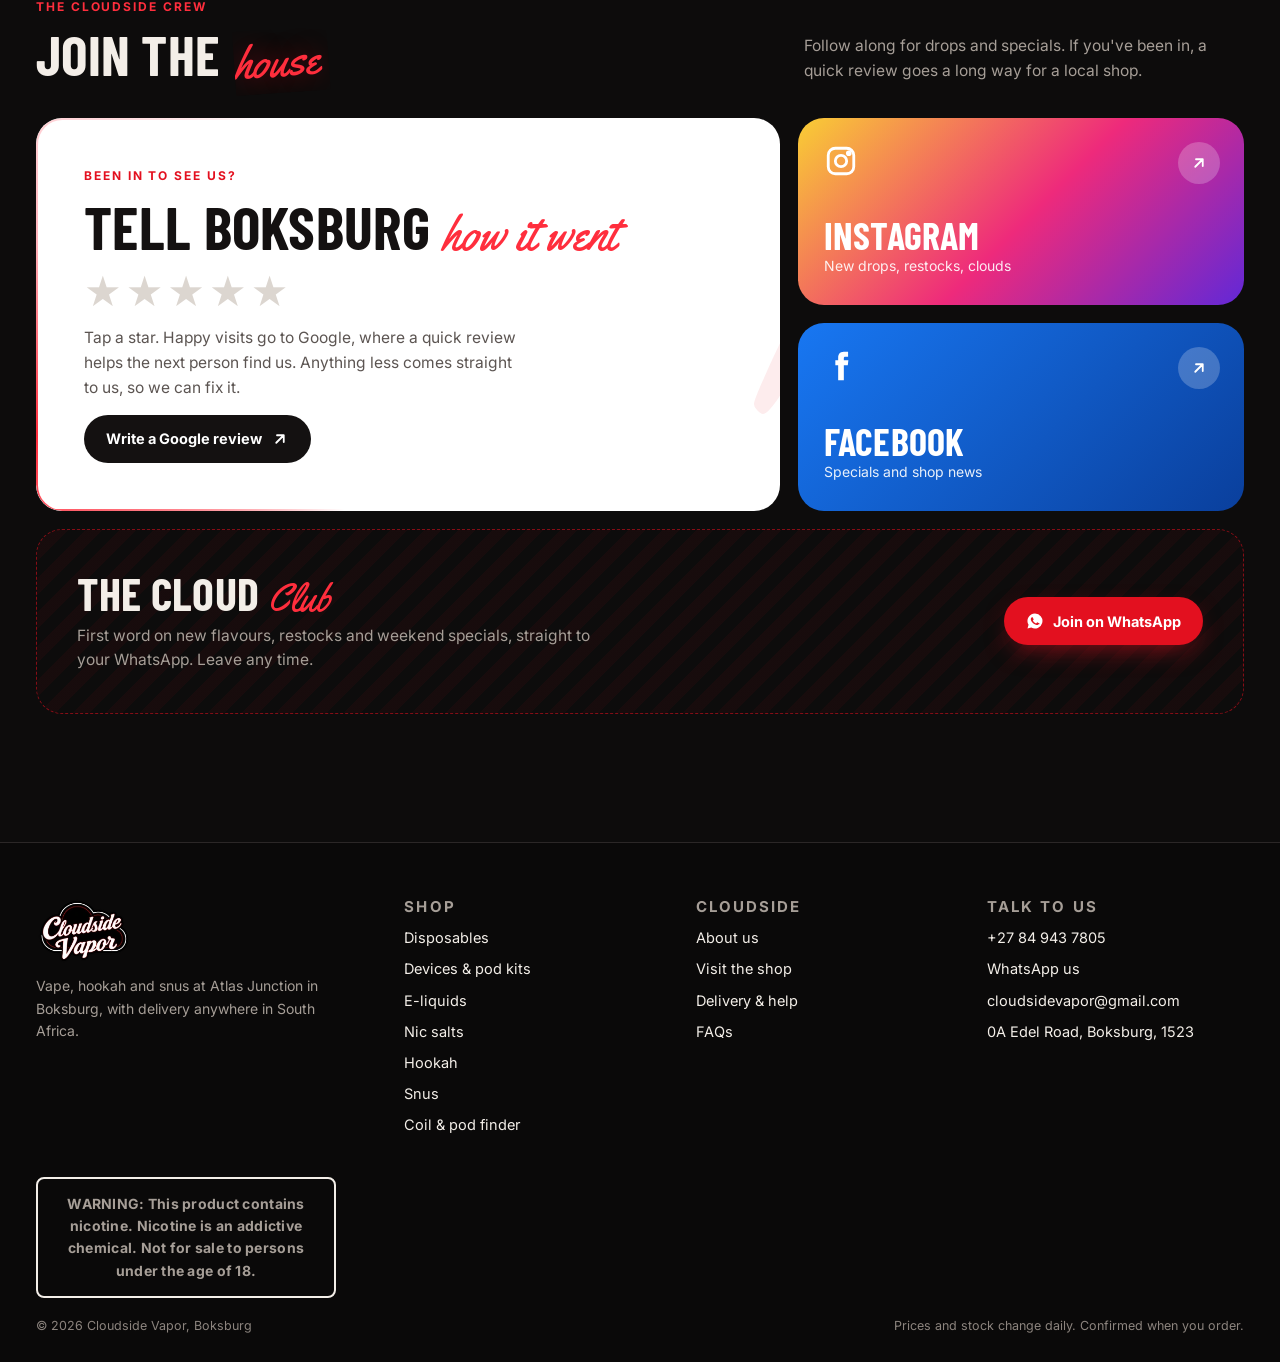
==== commit c4597ad9: "Add Coil & Pod Finder 65 device groups matched by name to in-stock coils, pods and tanks (assets/fit" ====
--- a/index.html
+++ b/index.html
@@ -79,6 +79,14 @@
 .ffoot{display:flex;gap:10px;flex-wrap:wrap;align-items:center;margin-top:16px}
 .back{font-size:13.5px;color:var(--mute);text-decoration:underline;margin-top:14px}
 
+.fitbanner{position:relative;overflow:hidden;display:grid;grid-template-columns:1fr auto;gap:18px 30px;align-items:center;padding:clamp(22px,4vw,40px);border-radius:26px;background:linear-gradient(120deg,#16110f,#1b1414 50%,#2a0c10);border:1px solid #3a1d20;transition:border-color .3s}
+.fitbanner:hover{border-color:var(--red)}
+.fitbanner h2{font-size:clamp(36px,5vw,60px);margin:8px 0 10px}
+.fitbanner p{color:var(--mute);max-width:520px}
+.fitbanner .btn{grid-column:2;grid-row:1}
+.fitchips{grid-column:1/-1;display:flex;flex-wrap:wrap;gap:8px}
+.fitchips span{padding:9px 14px;border-radius:999px;border:1px solid var(--line);font-size:13.5px;font-weight:600;color:var(--mute);background:rgba(0,0,0,.25)}
+@media (max-width:700px){.fitbanner{grid-template-columns:1fr}.fitbanner .btn{grid-column:1;grid-row:auto;justify-self:start}}
 .brands{display:flex;flex-wrap:wrap;gap:10px}
 .brand{display:inline-flex;align-items:baseline;gap:8px;padding:12px 18px;border-radius:999px;border:1px solid var(--line);font-family:var(--head);font-size:22px;font-weight:700;text-transform:uppercase;transition:all .2s}
 .brand small{font-family:var(--body);font-size:12px;color:var(--dim);font-weight:600}
@@ -174,6 +182,17 @@
 
 <section class="sec" style="padding-top:0">
   <div class="wrap">
+    <a class="fitbanner rv" href="fit.html">
+      <div><span class="tag">New · Coil &amp; Pod Finder</span><h2>What fits my <span class="script">device?</span></h2>
+        <p>Pick your device and see every coil, pod and tank that fits, all in stock. Order in one tap.</p></div>
+      <div class="fitchips" id="fitchips"></div>
+      <span class="btn btn-red">Find my coils <span data-i="arrow"></span></span>
+    </a>
+  </div>
+</section>
+
+<section class="sec" style="padding-top:0">
+  <div class="wrap">
     <div class="sec-head"><div><span class="tag">Your way</span><h2>Three ways to get <span class="script">it</span></h2></div><p>Same stock and the same prices, whichever you pick.</p></div>
     <div class="dopts">
       <div class="dopt rv"><span class="pill">Free</span><div class="ic" data-ic="pin"></div><h3>Collect</h3><p>Order here, we pack it, you grab it at Atlas Junction. Bring your ID.</p></div>
@@ -224,6 +243,7 @@
 $$("[data-ic]").forEach((el) => (el.innerHTML = I[el.dataset.ic]));
 $("#dir-btn").href = mapsLink;
 $("#wave-card").href = waveLink();
+$("#fitchips").innerHTML = ["XROS", "XLIM", "Nord 5", "Caliburn G2", "Drag X PnP", "Argus", "Aegis Boost", "Vinci 3"].map((d) => `<span>${d}</span>`).join("") + "<span>+57 more</span>";
 
 const fmt = (n) => n.toLocaleString("en-ZA").replace(/ /g, " ");
 const TILES = [
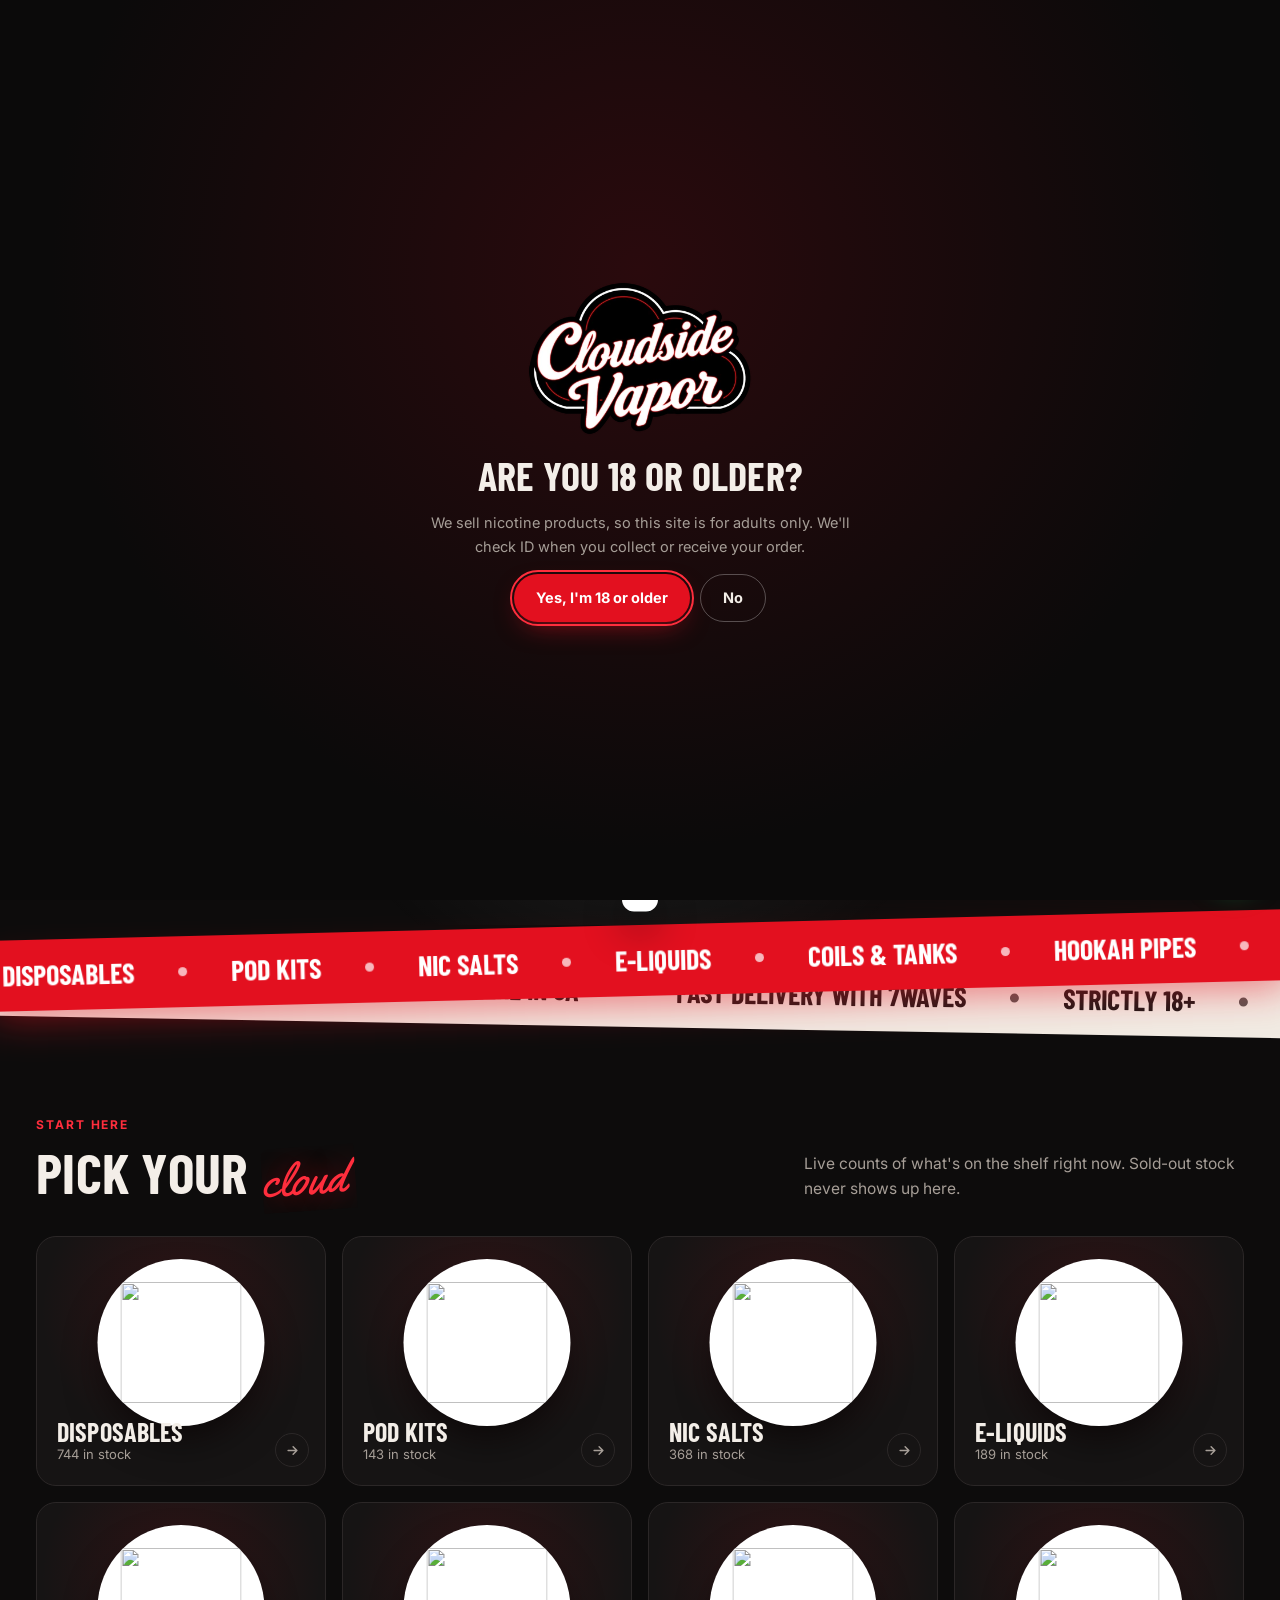
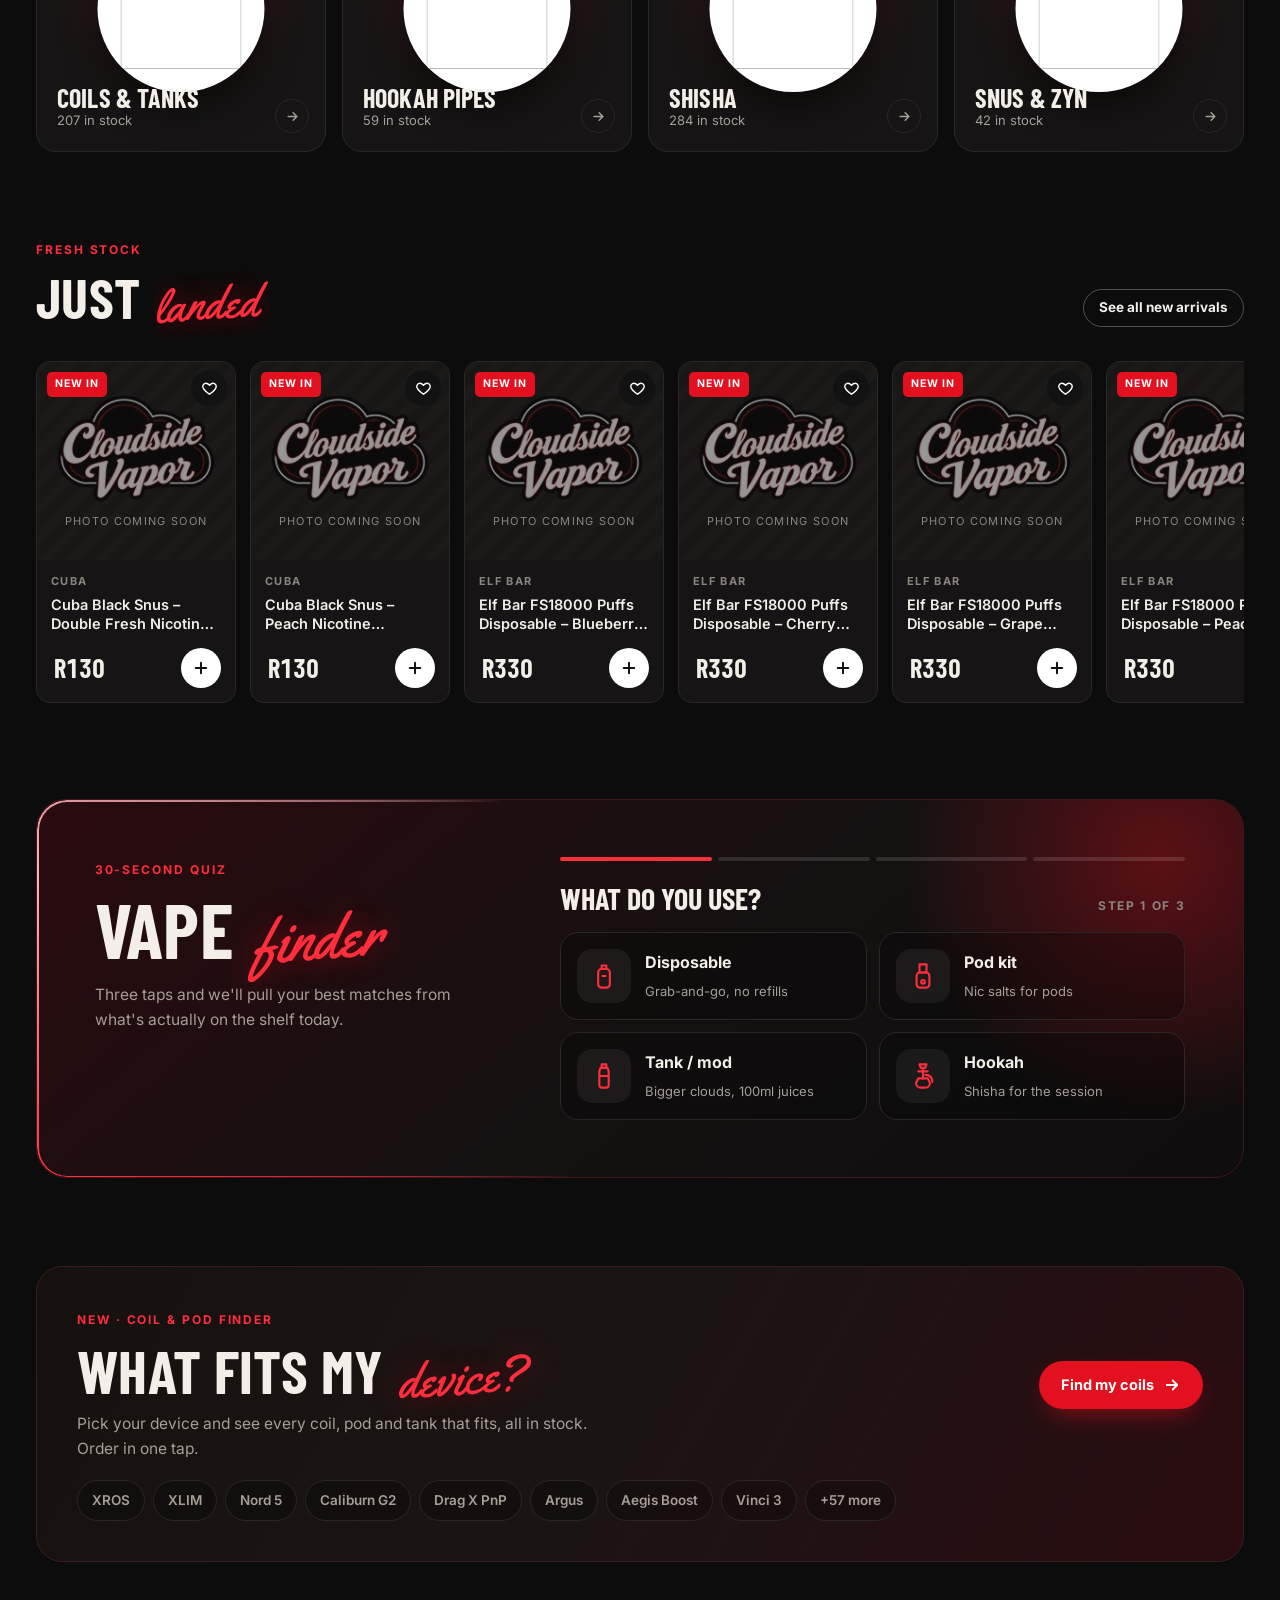
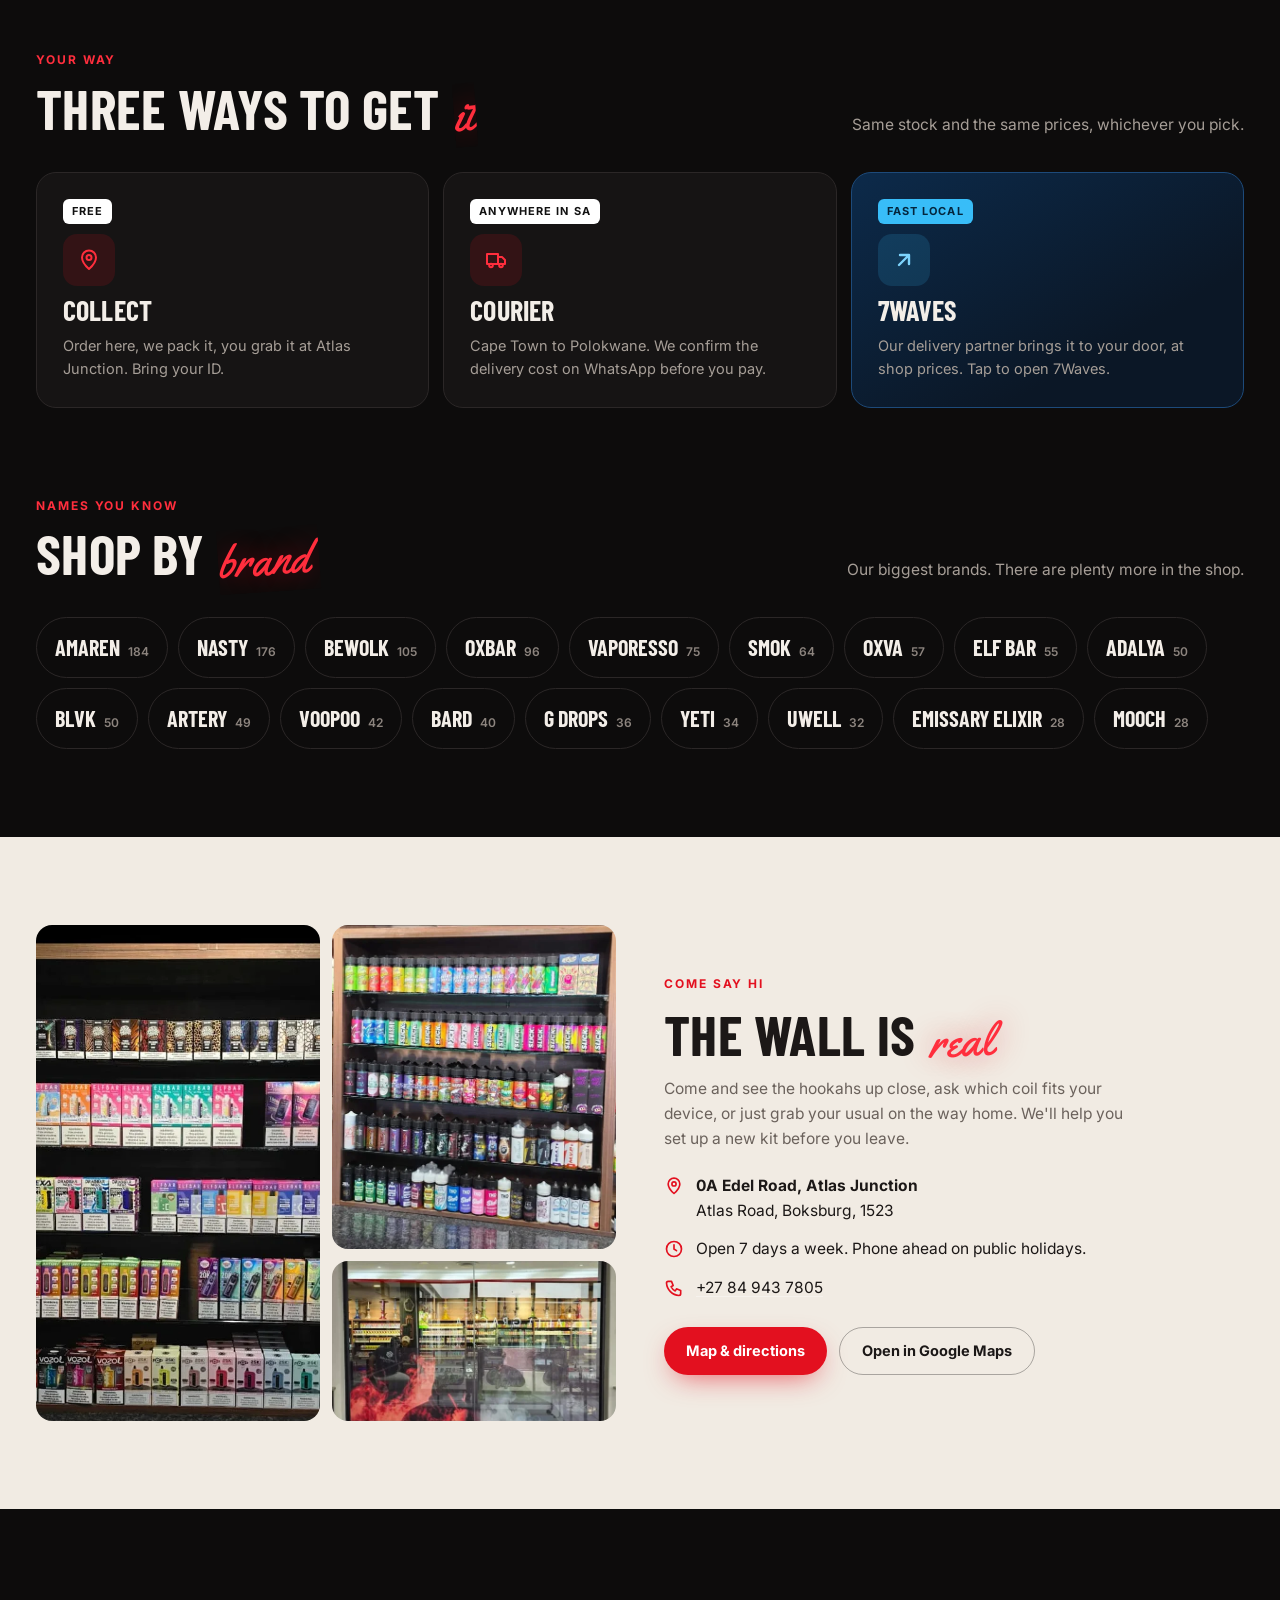
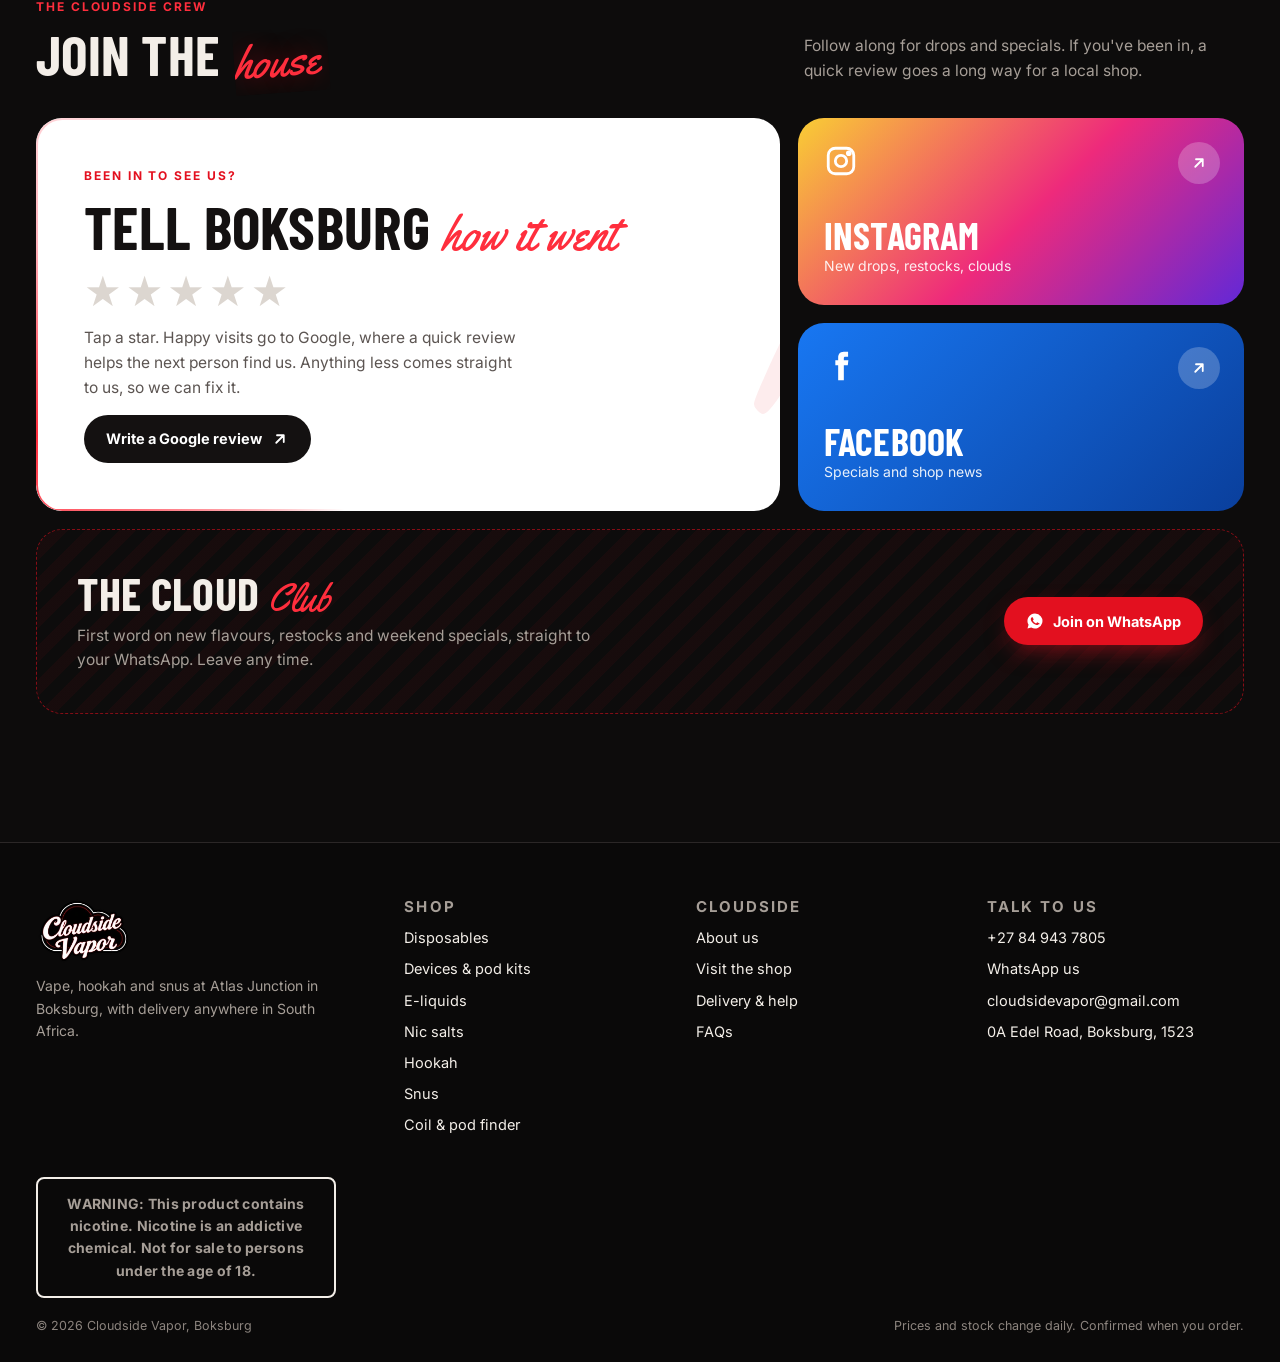
==== commit fdbecf95: "Snus & pouches: choose nicotine strength before adding to bag Picker offers the can's own strength (" ====
--- a/index.html
+++ b/index.html
@@ -254,7 +254,7 @@
   ["Coils & tanks", "s=Coils%2C+Pods+%26+Tanks", (p) => p.s === "Coils, Pods & Tanks"],
   ["Hookah pipes", "s=Hookah+Pipes", (p) => p.s === "Hookah Pipes"],
   ["Shisha", "s=Hookah+Flavour", (p) => p.s === "Hookah Flavour"],
-  ["Snus", "c=snus", (p) => p.c === "snus"]
+  ["Snus & Zyn", "c=snus", (p) => p.c === "snus"]
 ];
 
 /* vape finder */
--- a/assets/site.css
+++ b/assets/site.css
@@ -426,3 +426,24 @@
   .rv-on .sec-head .script{clip-path:none}
   .ember,.spot,.ring::before{display:none}
 }
+
+/* strength picker for nicotine pouches */
+.pick{position:fixed;inset:0;z-index:120;background:rgba(0,0,0,.65);display:grid;place-items:center;padding:16px max(16px,env(safe-area-inset-right,0px)) calc(16px + env(safe-area-inset-bottom,0px)) max(16px,env(safe-area-inset-left,0px));animation:fadeIn .25s ease}
+@keyframes fadeIn{from{opacity:0}}
+.pick-in{position:relative;width:min(460px,100%);background:#141111;border:1px solid var(--line);border-radius:22px;padding:26px;display:grid;gap:12px;animation:pop .35s var(--ease)}
+.pick-in .x{position:absolute;top:14px;right:14px}
+.pick-in h3{font-size:32px;text-transform:uppercase;line-height:1}
+.pick-n{color:var(--mute);font-size:14px;padding-right:40px}
+.pick-opts{display:grid;gap:8px;margin-top:4px}
+.popt{display:grid;grid-template-columns:70px 1fr auto;align-items:center;gap:12px;padding:13px 15px;border-radius:14px;border:1.5px solid var(--line);background:rgba(255,255,255,.02);text-align:left;transition:all .2s}
+.popt:hover{border-color:#6a5d5d}
+.popt[aria-checked="true"]{border-color:var(--red);background:var(--red-soft)}
+.popt b{font-family:var(--head);font-size:26px;line-height:1}
+.popt span{font-size:14px;color:var(--mute)}
+.popt em{font-style:normal;font-size:11px;font-weight:800;letter-spacing:.08em;text-transform:uppercase;padding:3px 8px;border-radius:6px}
+.popt em.in{background:rgba(47,191,113,.15);color:var(--ok)}
+.popt em.rq{background:rgba(232,163,58,.15);color:var(--warn)}
+.pick-note{font-size:13px;color:var(--mute);min-height:1.2em}
+.optl{display:block;font-size:12.5px;font-weight:600;color:var(--ok);margin:2px 0}
+.optl.req{color:var(--warn)}
+@media (prefers-reduced-motion:reduce){.pick,.pick-in{animation:none}}
